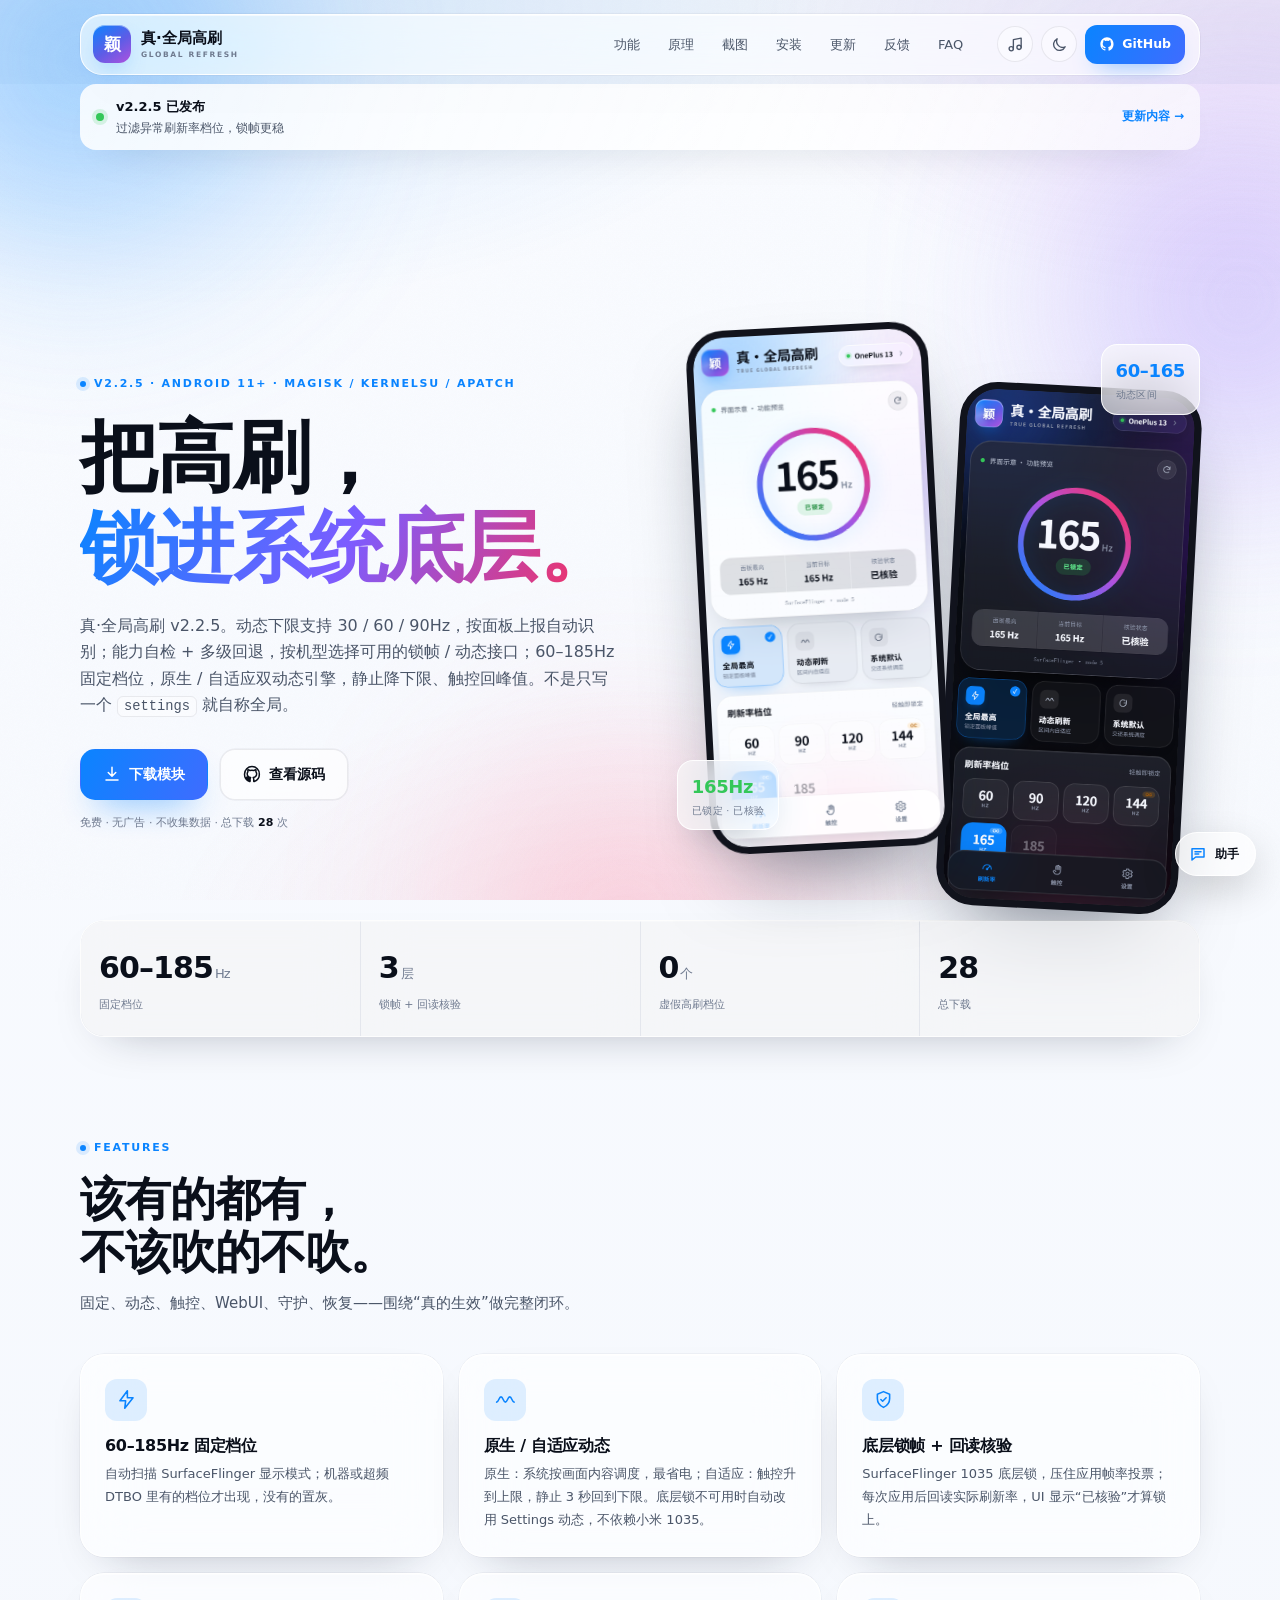
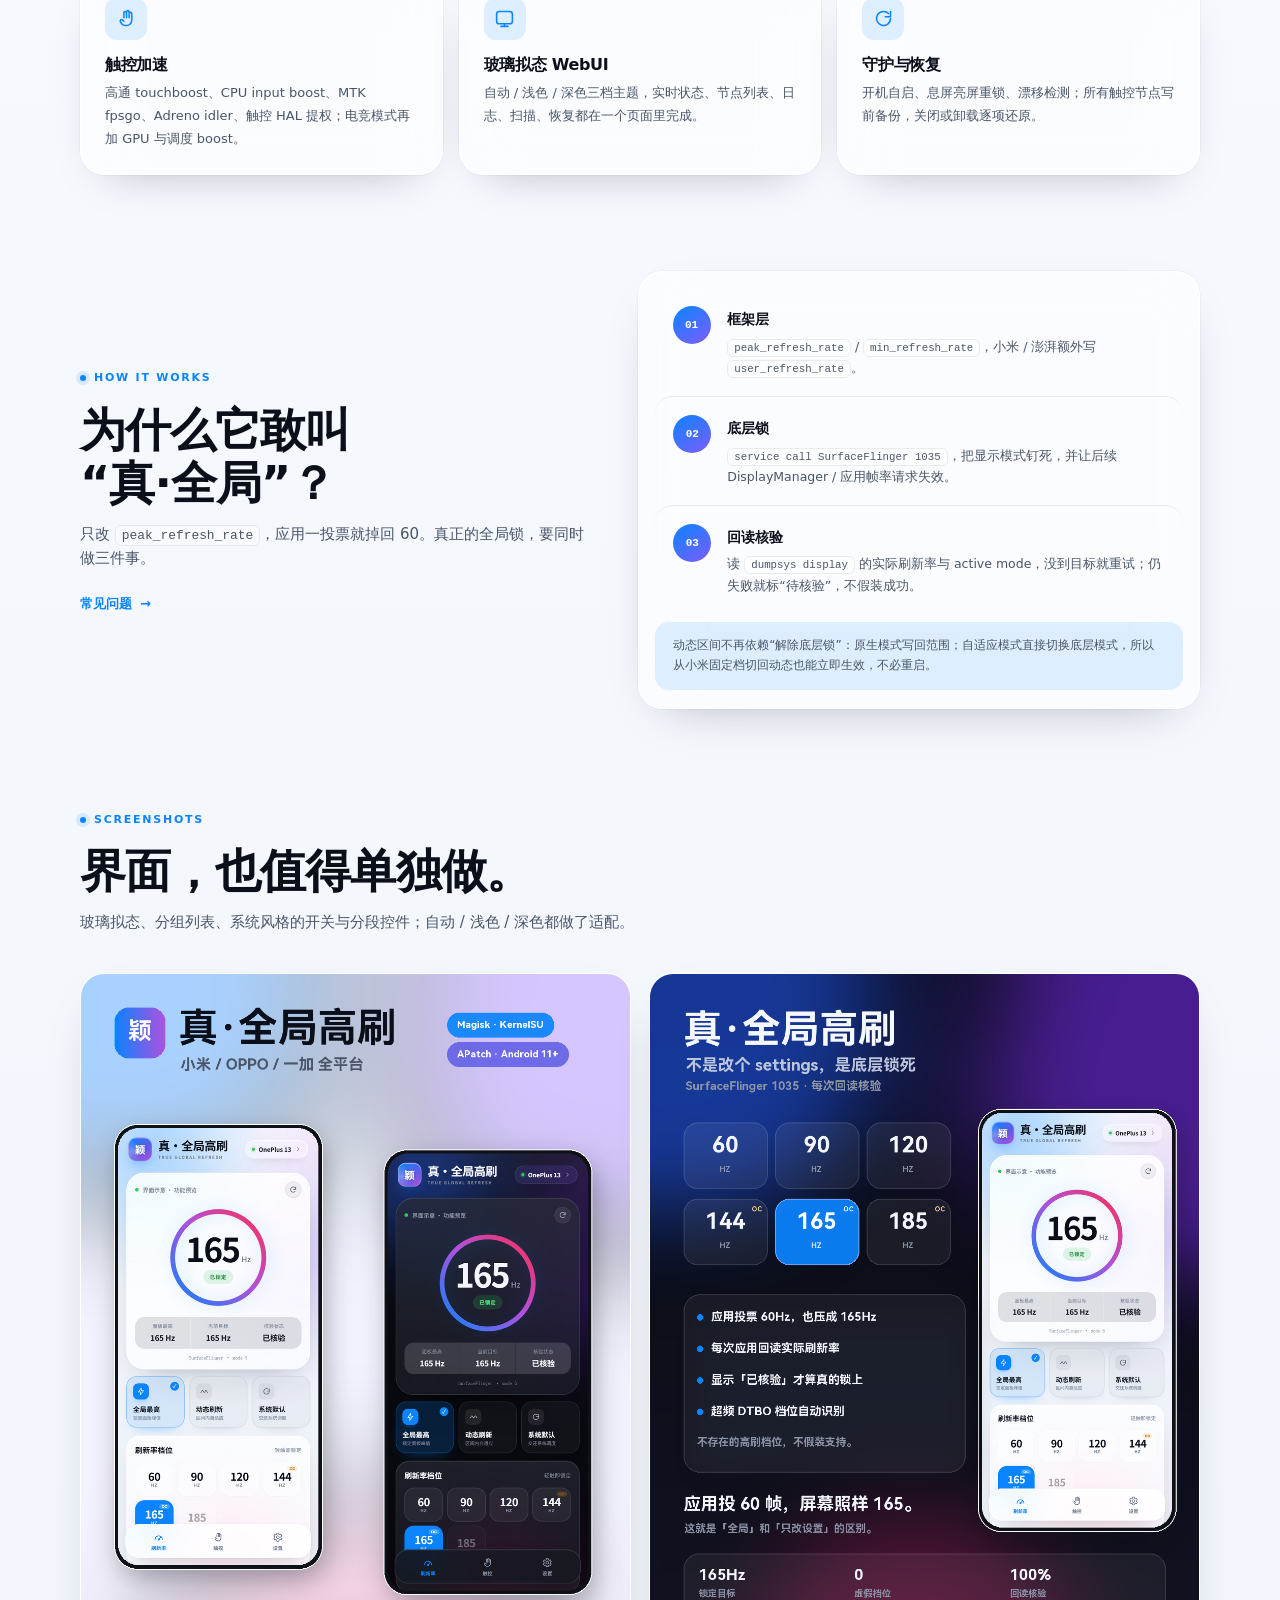
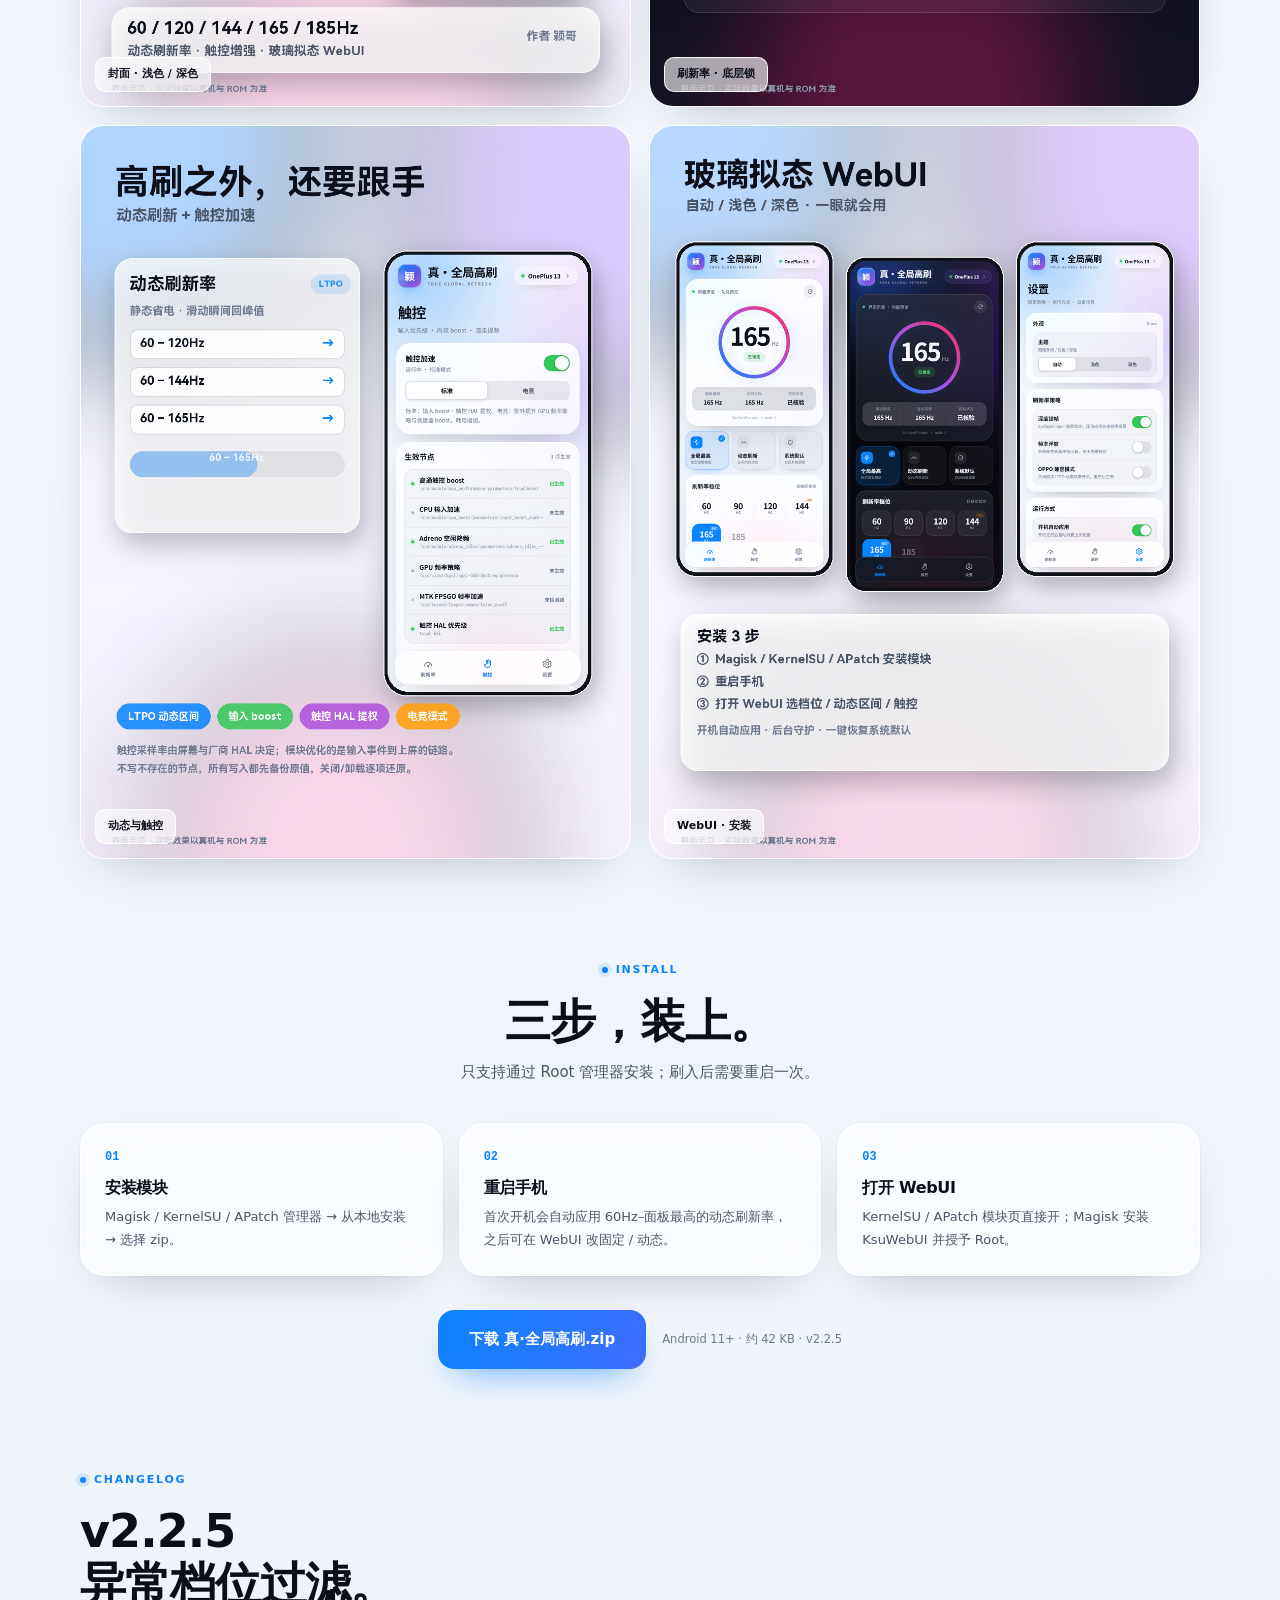
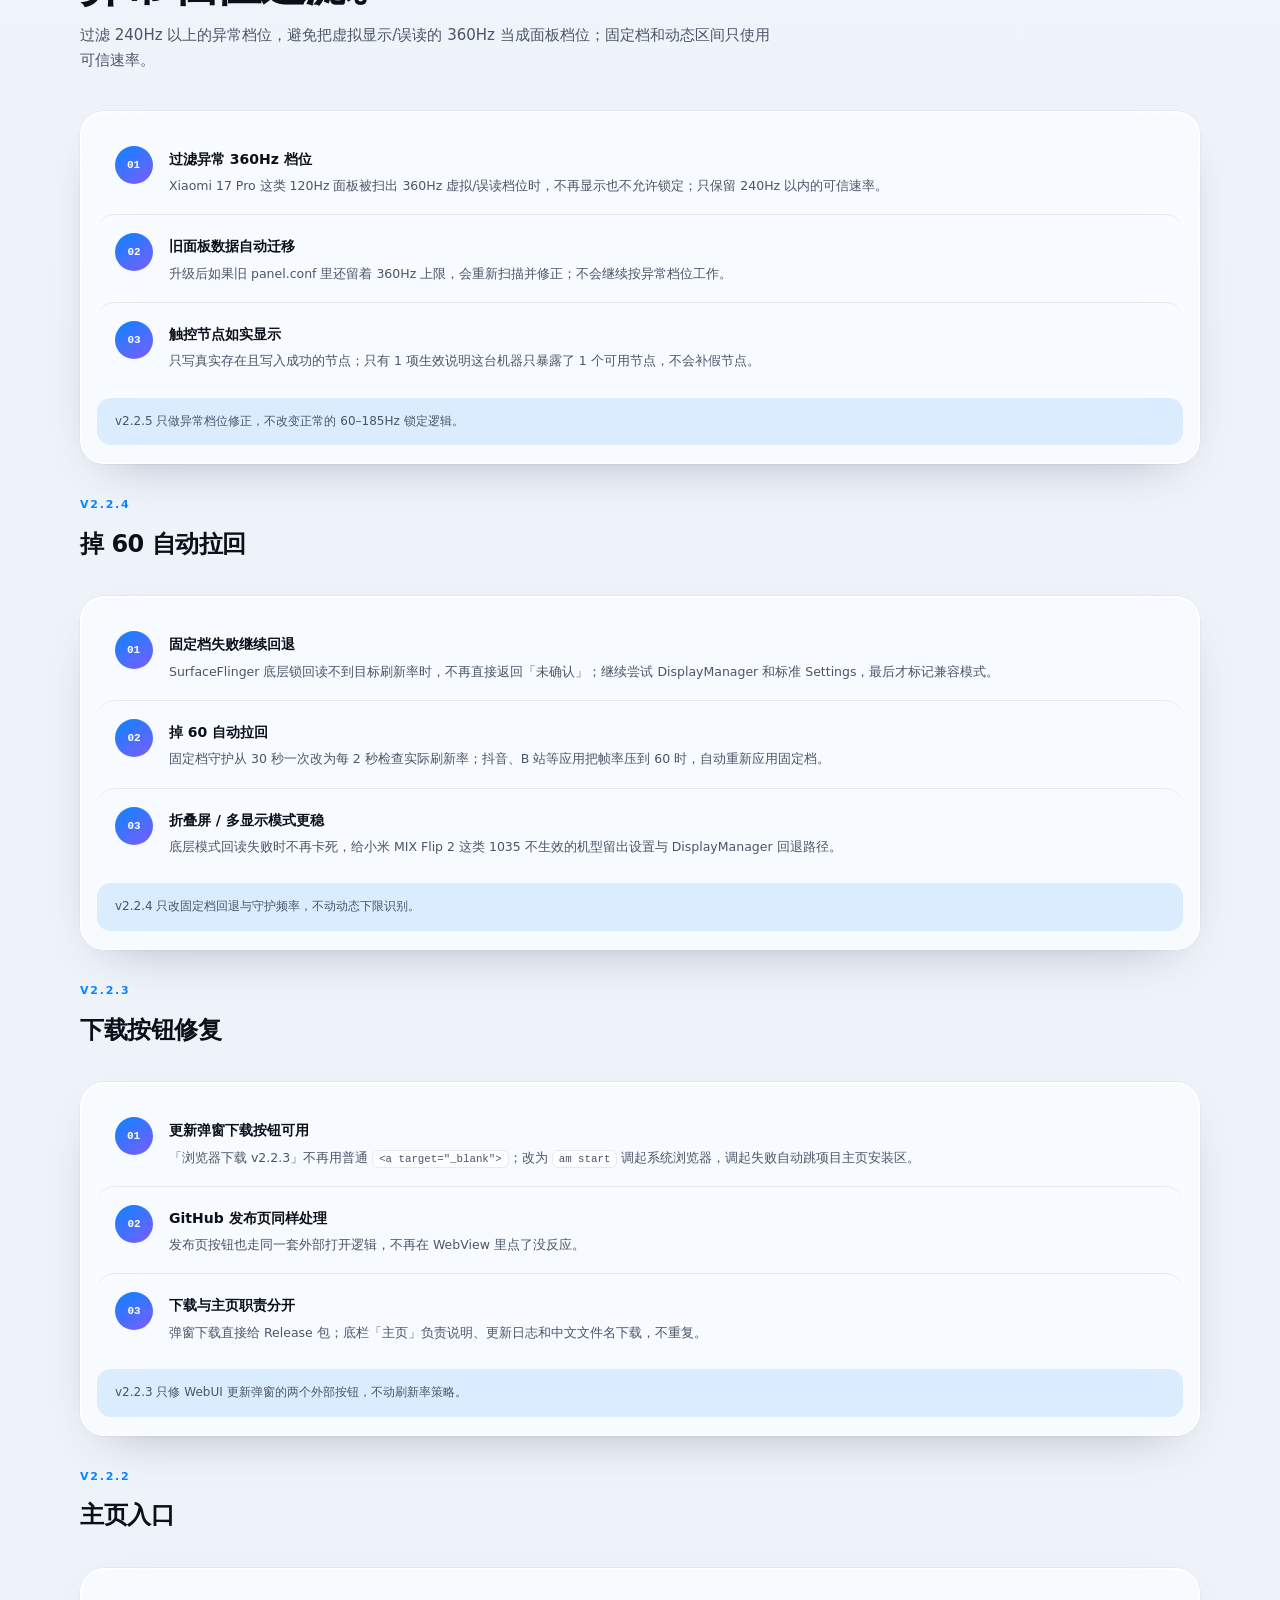
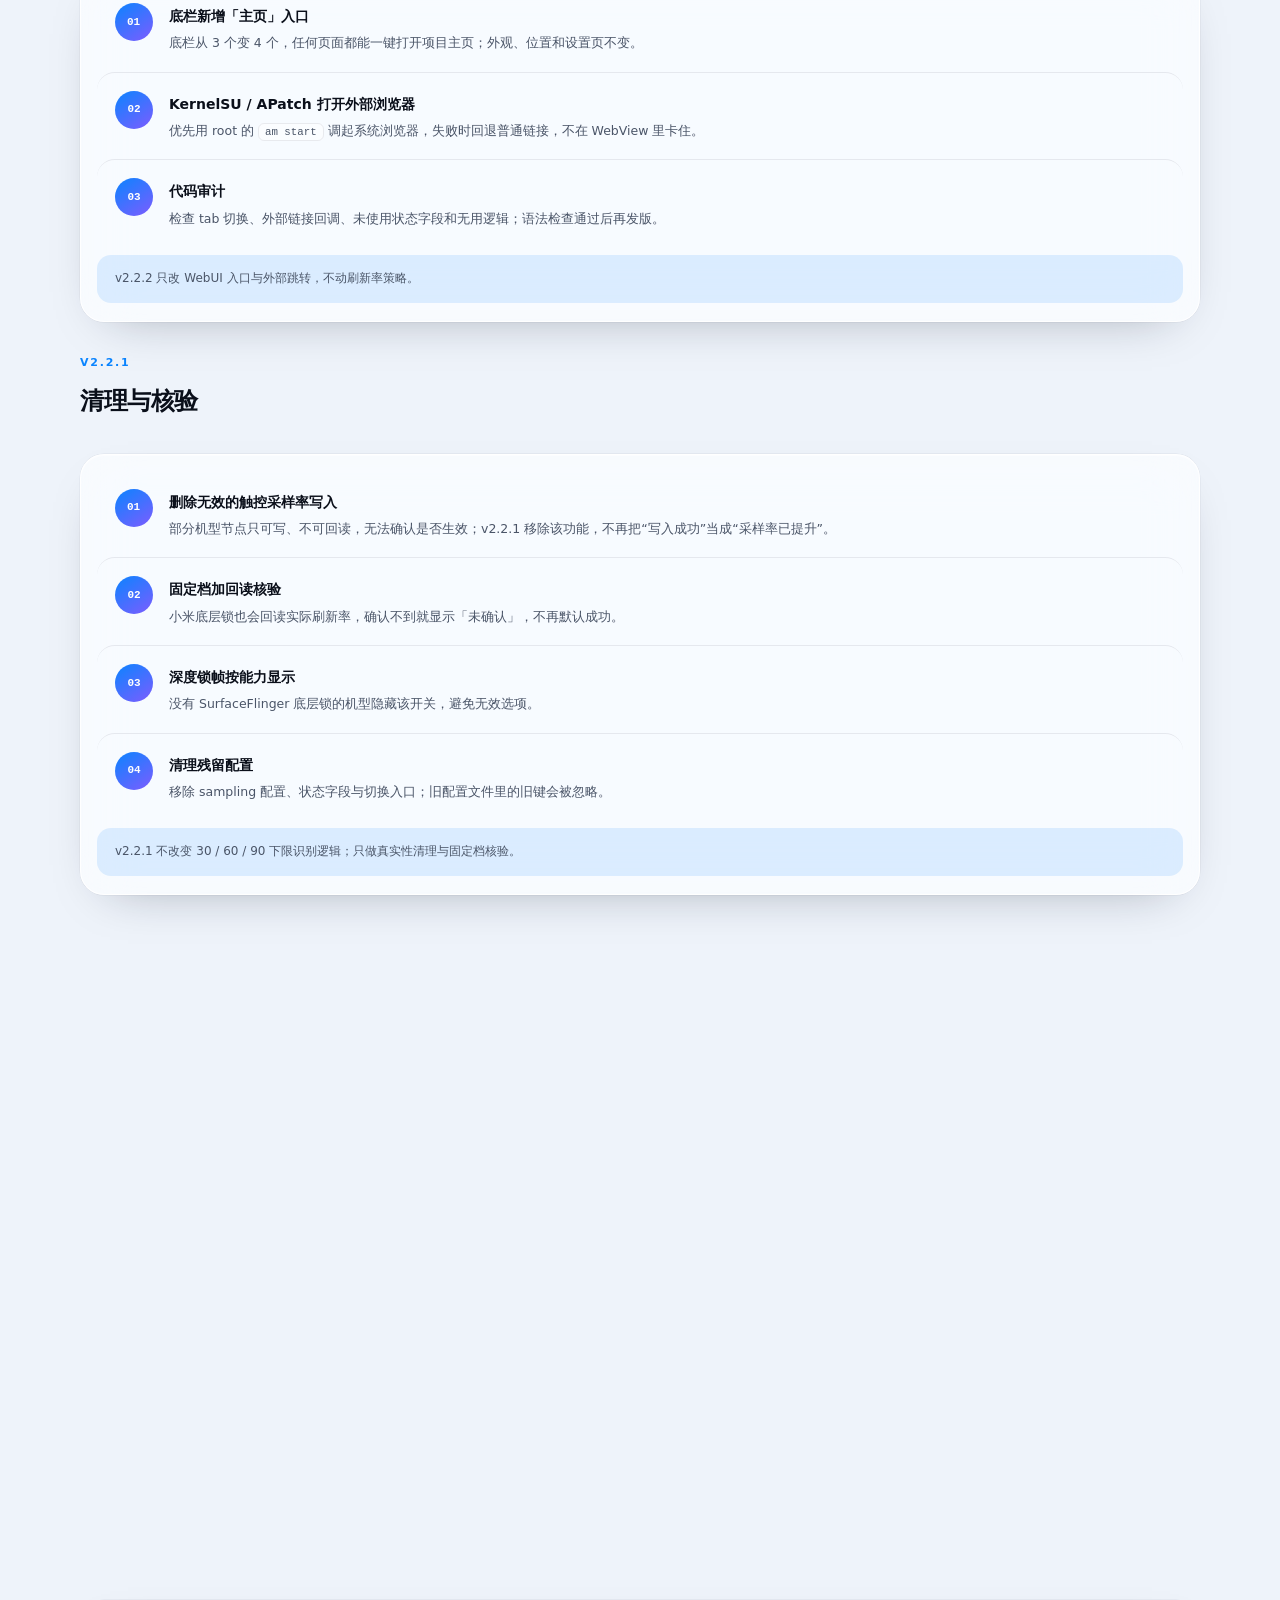
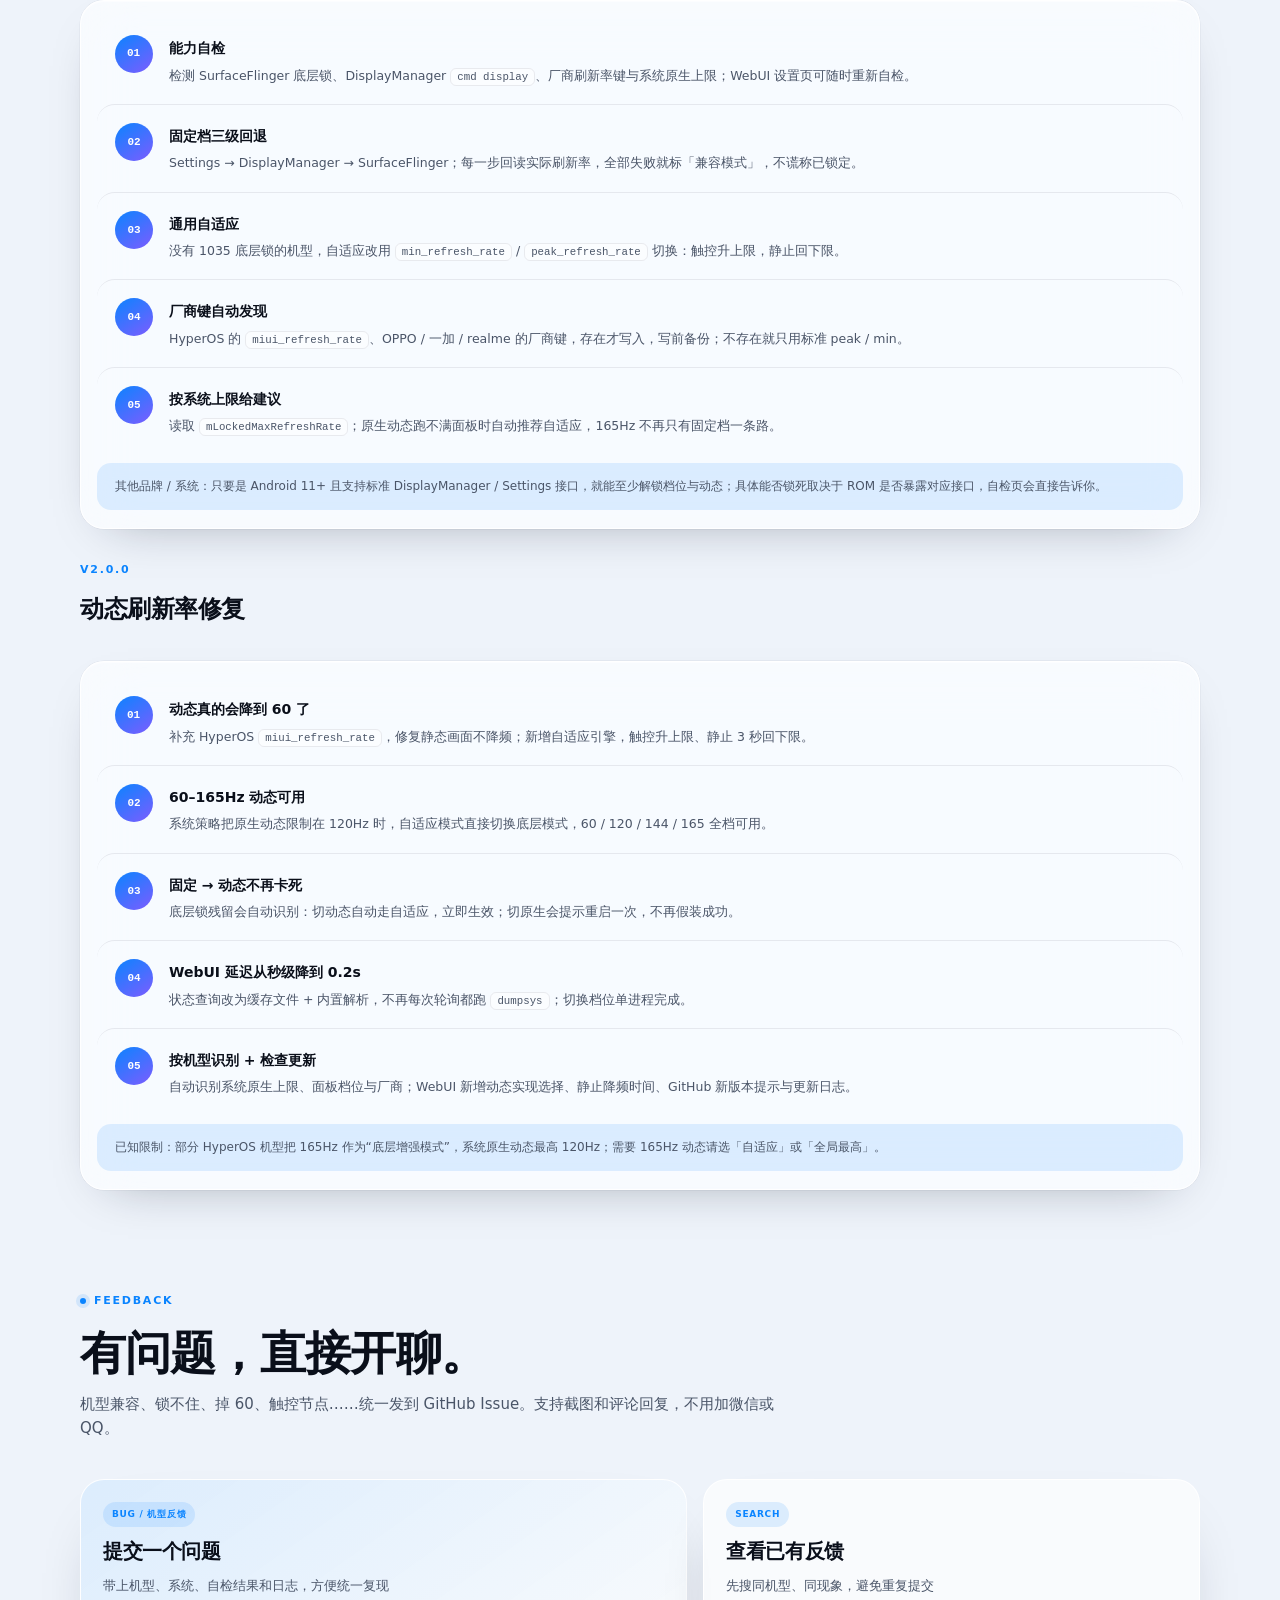
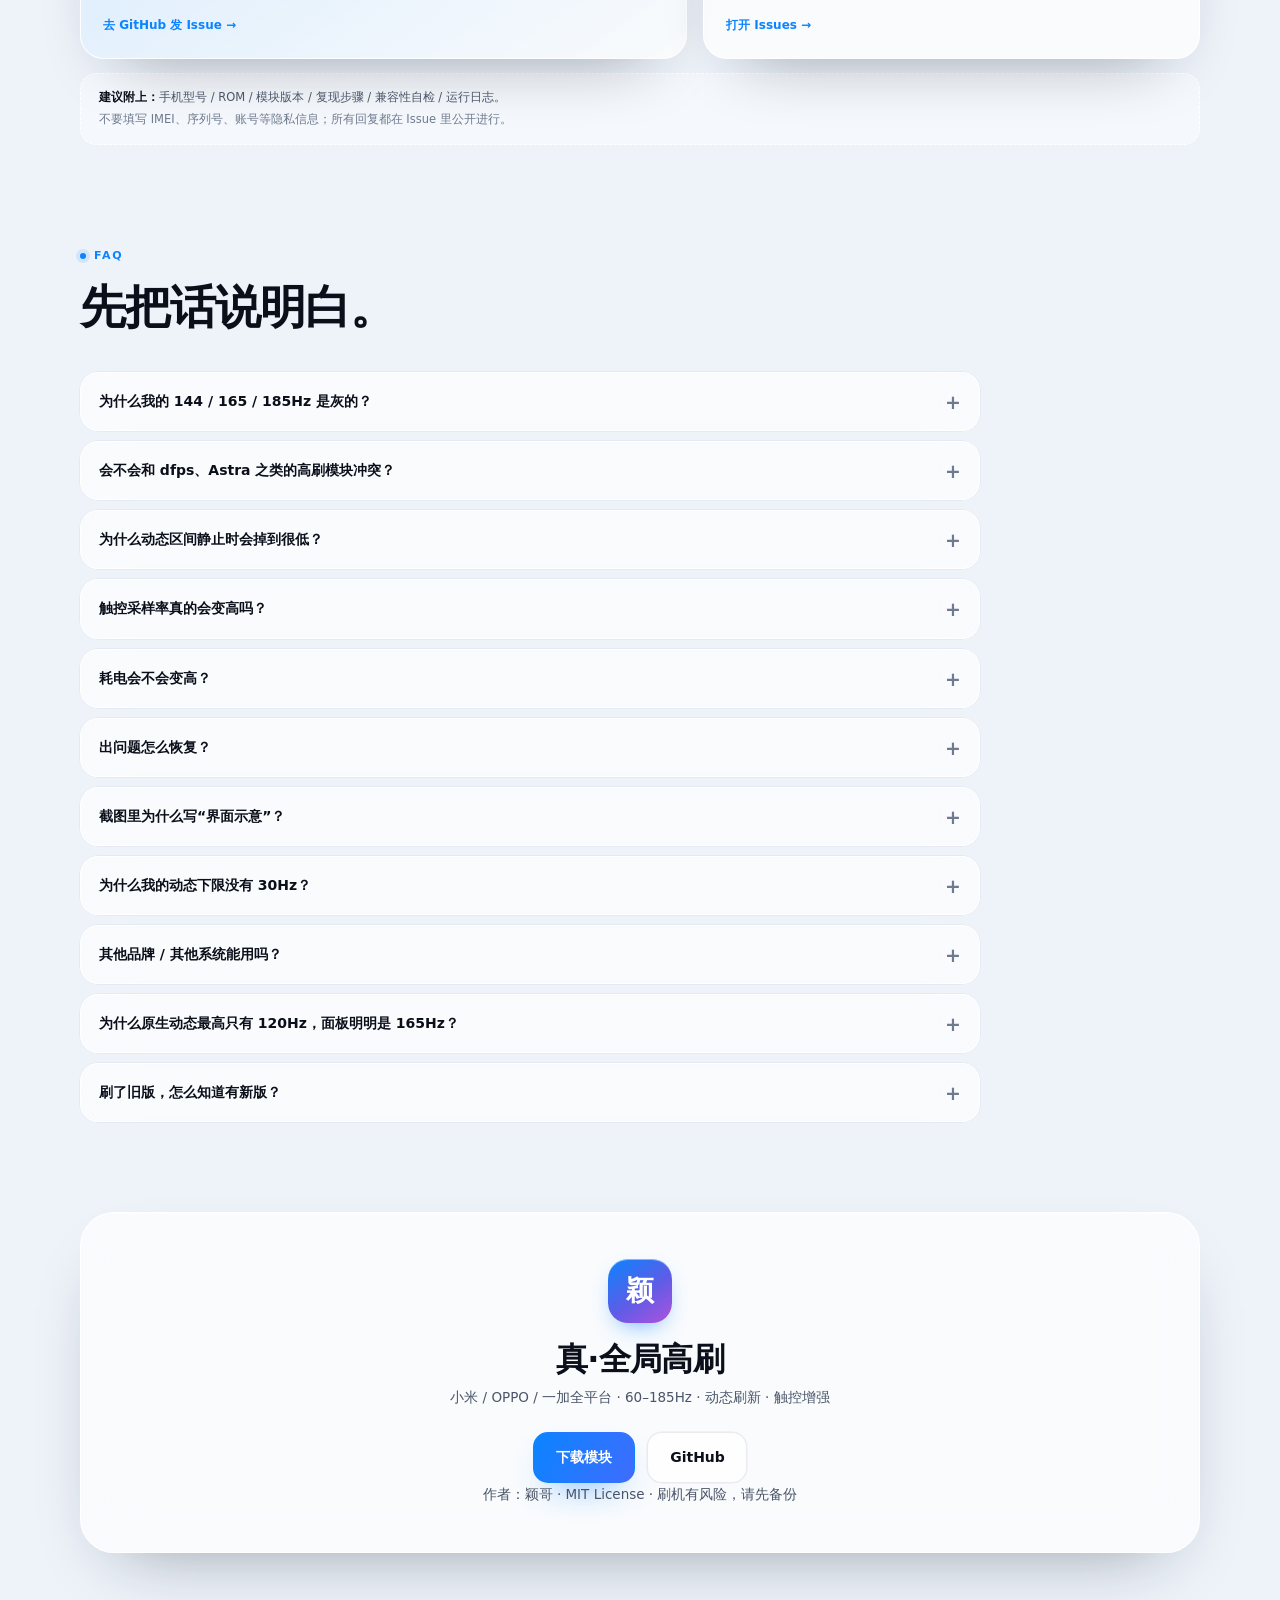
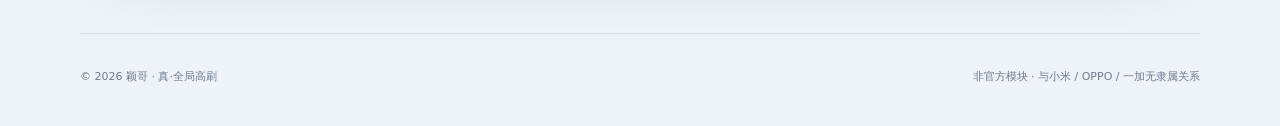
==== docs/index.html @ cfe3fc46 "site: add local FAQ assistant and fixes for undefined CSS vars" ====
<!DOCTYPE html>
<html lang="zh-CN">
<head>
<meta charset="UTF-8">
<meta name="viewport" content="width=device-width, initial-scale=1, viewport-fit=cover">
<meta name="theme-color" content="#eef3fa" id="themeColor">
<meta name="description" content="真·全局高刷 v2.2.5：小米 / OPPO / 一加 / realme 与通用机型，能力自检 + 多级回退，60–185Hz 固定档位，原生 / 自适应动态刷新率，触控加速与玻璃拟态 WebUI。">
<title>真·全局高刷 · 小米 / OPPO / 一加全平台</title>
<link rel="stylesheet" href="style.css?v=20261103a">

<link rel="icon" href="data:image/svg+xml,%3Csvg xmlns='http://www.w3.org/2000/svg' viewBox='0 0 64 64'%3E%3Cdefs%3E%3ClinearGradient id='g' x1='0' y1='0' x2='1' y2='1'%3E%3Cstop stop-color='%230a84ff'/%3E%3Cstop offset='1' stop-color='%23af52de'/%3E%3C/linearGradient%3E%3C/defs%3E%3Crect width='64' height='64' rx='18' fill='url(%23g)'/%3E%3Ctext x='32' y='44' font-size='34' text-anchor='middle' fill='white' font-family='sans-serif'%3E颖%3C/text%3E%3C/svg%3E">
<script>try{var t=localStorage.getItem('ghfr-theme');if(t==='light'||t==='dark')document.documentElement.setAttribute('data-theme',t);}catch(e){}</script>
</head>
<body>
<div class="bg" aria-hidden="true"><i class="orb a"></i><i class="orb b"></i><i class="orb c"></i><i class="grain"></i></div>

<header class="nav">
  <a class="brand" href="#top">
    <span class="mark">颖</span>
    <span class="brand-t">真·全局高刷<em>GLOBAL REFRESH</em></span>
  </a>
  <nav class="links">
    <a href="#features">功能</a>
    <a href="#lock">原理</a>
    <a href="#shots">截图</a>
    <a href="#install">安装</a>
    <a href="#changelog">更新</a>
    <a href="#feedback">反馈</a>
    <a href="#faq">FAQ</a>
  </nav>
  <div class="nav-act">
    <button class="icon music-btn" id="musicBtn" type="button" aria-label="背景音乐" title="背景音乐">
      <svg viewBox="0 0 24 24"><path d="M9 18V5l11-2v13"/><circle cx="6" cy="18" r="3"/><circle cx="17" cy="16" r="3"/></svg>
      <i class="eq"><b></b><b></b><b></b></i>
    </button>
    <button class="icon" id="themeBtn" type="button" aria-label="切换主题">
      <svg class="sun" viewBox="0 0 24 24"><circle cx="12" cy="12" r="4"/><path d="M12 2v2M12 20v2M2 12h2M20 12h2M4.9 4.9l1.4 1.4M17.7 17.7l1.4 1.4M19.1 4.9l-1.4 1.4M6.3 17.7l-1.4 1.4"/></svg>
      <svg class="moon" viewBox="0 0 24 24"><path d="M20 15.2A8.4 8.4 0 0 1 8.8 4 8.5 8.5 0 1 0 20 15.2z"/></svg>
    </button>
    <a class="gh" data-repo href="https://github.com/yingge-dev/global-hfr" target="_blank" rel="noopener">
      <svg viewBox="0 0 24 24"><path d="M12 2C6.5 2 2 6.6 2 12.2c0 4.5 2.9 8.3 6.8 9.7.5.1.7-.2.7-.5v-1.8c-2.8.6-3.4-1.2-3.4-1.2-.5-1.2-1.1-1.5-1.1-1.5-.9-.6.1-.6.1-.6 1 .1 1.5 1 1.5 1 .9 1.6 2.4 1.1 3 .9.1-.7.4-1.1.6-1.4-2.2-.3-4.6-1.1-4.6-5 0-1.1.4-2 1-2.7-.1-.3-.4-1.3.1-2.7 0 0 .8-.3 2.7 1a9.4 9.4 0 0 1 5 0c1.9-1.3 2.7-1 2.7-1 .5 1.4.2 2.4.1 2.7.6.7 1 1.6 1 2.7 0 3.9-2.4 4.7-4.6 5 .4.3.7.9.7 1.9v2.8c0 .3.2.6.7.5a10.2 10.2 0 0 0 6.8-9.7C22 6.6 17.5 2 12 2z"/></svg>
      <span>GitHub</span>
    </a>
  </div>
</header>

<div class="music-panel" id="musicPanel" hidden>
  <div class="music-head">
    <span class="music-art">♪</span>
    <div class="music-info">
      <b id="musicTitle">唐人恋曲 (DJ版)</b>
      <em id="musicState">DJ大圣</em>
    </div>
    <button type="button" class="music-close" id="musicClose" aria-label="收起">×</button>
  </div>
  <div class="music-controls">
    <button type="button" id="musicPrev" aria-label="上一首">
      <svg viewBox="0 0 24 24"><path d="M6 6v12M18 6l-9 6 9 6z"/></svg>
    </button>
    <button type="button" class="music-play" id="musicToggle" aria-label="播放 / 暂停">
      <svg class="play" viewBox="0 0 24 24"><path d="M8 5l12 7-12 7z"/></svg>
      <svg class="pause" viewBox="0 0 24 24"><path d="M7 5h4v14H7zM14 5h4v14h-4z"/></svg>
    </button>
    <button type="button" id="musicNext" aria-label="下一首">
      <svg viewBox="0 0 24 24"><path d="M18 6v12M6 6l9 6-9 6z"/></svg>
    </button>
  </div>
  <div class="music-meta">
    <span>随机播放 · 版权归原作者</span>
    <span id="musicIdx">1 / 4</span>
  </div>
</div>
<audio id="musicAudio" preload="auto" playsinline></audio>

<main id="top">
  <div class="release-bar" id="releaseBar">
    <span class="rb-dot"></span>
    <div><b id="releaseTitle">v2.2.5 已发布</b><em id="releaseDesc">过滤异常刷新率档位，锁帧更稳</em></div>
    <a href="#changelog">更新内容 →</a>
  </div>
  <section class="hero">
    <div class="hero-copy">
      <span class="eyebrow"><i></i> v2.2.5 · Android 11+ · Magisk / KernelSU / APatch</span>
      <h1>把高刷，<br><span>锁进系统底层。</span></h1>
      <p class="lead">真·全局高刷 v2.2.5。动态下限支持 30 / 60 / 90Hz，按面板上报自动识别；能力自检 + 多级回退，按机型选择可用的锁帧 / 动态接口；60–185Hz 固定档位，原生 / 自适应双动态引擎，静止降下限、触控回峰值。不是只写一个 <code>settings</code> 就自称全局。</p>
      <div class="cta">
        <a class="btn blue" href="assets/真·全局高刷.zip?v=2.2.5&amp;src=page" download="真·全局高刷.zip" data-dl="hfr">
          <svg viewBox="0 0 24 24"><path d="M12 3v12M7 10l5 5 5-5M4 20h16"/></svg>
          下载模块
        </a>
        <a class="btn glass" data-repo href="https://github.com/yingge-dev/global-hfr" target="_blank" rel="noopener">
          <svg viewBox="0 0 24 24"><path d="M12 2C6.5 2 2 6.6 2 12.2c0 4.5 2.9 8.3 6.8 9.7.5.1.7-.2.7-.5v-1.8c-2.8.6-3.4-1.2-3.4-1.2-.5-1.2-1.1-1.5-1.1-1.5-.9-.6.1-.6.1-.6 1 .1 1.5 1 1.5 1 .9 1.6 2.4 1.1 3 .9.1-.7.4-1.1.6-1.4-2.2-.3-4.6-1.1-4.6-5 0-1.1.4-2 1-2.7-.1-.3-.4-1.3.1-2.7 0 0 .8-.3 2.7 1a9.4 9.4 0 0 1 5 0c1.9-1.3 2.7-1 2.7-1 .5 1.4.2 2.4.1 2.7.6.7 1 1.6 1 2.7 0 3.9-2.4 4.7-4.6 5 .4.3.7.9.7 1.9v2.8c0 .3.2.6.7.5a10.2 10.2 0 0 0 6.8-9.7C22 6.6 17.5 2 12 2z"/></svg>
          查看源码
        </a>
      </div>
      <p class="tiny">免费 · 无广告 · 不收集数据 · <span title="总下载 = GitHub Release 下载 + 网页下载实时计数；同一人重复下载会重复计数，不等于独立用户数">总下载 <b id="dlTotal">28</b> 次</span></p>
    </div>

    <div class="hero-visual" aria-hidden="true">
      <div class="phone p1"><img src="assets/home-light.png" alt=""></div>
      <div class="phone p2"><img src="assets/home-dark.png" alt=""></div>
      <div class="float f1"><b>165Hz</b><span>已锁定 · 已核验</span></div>
      <div class="float f2"><b>60–165</b><span>动态区间</span></div>
    </div>
  </section>

  <section class="stats reveal">
    <div><b>60–185<span>Hz</span></b><em>固定档位</em></div>
    <div><b>3<span>层</span></b><em>锁帧 + 回读核验</em></div>
    <div><b>0<span>个</span></b><em>虚假高刷档位</em></div>
    <div title="总下载 = GitHub Release 下载 + 网页下载实时计数；同一人重复下载会重复计数，不等于独立用户数"><b id="dlStat">28</b><em>总下载</em></div>
  </section>

  <section class="section" id="features">
    <div class="sec-head reveal">
      <span class="eyebrow"><i></i> FEATURES</span>
      <h2>该有的都有，<br>不该吹的不吹。</h2>
      <p>固定、动态、触控、WebUI、守护、恢复——围绕“真的生效”做完整闭环。</p>
    </div>
    <div class="grid features">
      <article class="card reveal">
        <span class="ico"><svg viewBox="0 0 24 24"><path d="M13 2L4.5 13.5H11l-1 8.5L19.5 10H13z"/></svg></span>
        <h3>60–185Hz 固定档位</h3>
        <p>自动扫描 SurfaceFlinger 显示模式；机器或超频 DTBO 里有的档位才出现，没有的置灰。</p>
      </article>
      <article class="card reveal">
        <span class="ico"><svg viewBox="0 0 24 24"><path d="M3 15c2.5 0 2.5-6 5-6s2.5 6 5 6 2.5-6 5-6 2.5 6 5 6"/></svg></span>
        <h3>原生 / 自适应动态</h3>
        <p>原生：系统按画面内容调度，最省电；自适应：触控升到上限，静止 3 秒回到下限。底层锁不可用时自动改用 Settings 动态，不依赖小米 1035。</p>
      </article>
      <article class="card reveal">
        <span class="ico"><svg viewBox="0 0 24 24"><path d="M12 3l7 3v5c0 4.5-3 8-7 10-4-2-7-5.5-7-10V6z"/><path d="M9 12l2 2 4-4"/></svg></span>
        <h3>底层锁帧 + 回读核验</h3>
        <p>SurfaceFlinger 1035 底层锁，压住应用帧率投票；每次应用后回读实际刷新率，UI 显示“已核验”才算锁上。</p>
      </article>
      <article class="card reveal">
        <span class="ico"><svg viewBox="0 0 24 24"><path d="M9 11V5.5a1.5 1.5 0 0 1 3 0V11M12 11V4.5a1.5 1.5 0 0 1 3 0V11M15 11V6.5a1.5 1.5 0 0 1 3 0V14a6 6 0 0 1-6 6h-1.6a5 5 0 0 1-3.7-1.7L5 15.5a1.6 1.6 0 0 1 2.4-2l1.6 1.6"/></svg></span>
        <h3>触控加速</h3>
        <p>高通 touchboost、CPU input boost、MTK fpsgo、Adreno idler、触控 HAL 提权；电竞模式再加 GPU 与调度 boost。</p>
      </article>
      <article class="card reveal">
        <span class="ico"><svg viewBox="0 0 24 24"><rect x="3" y="4" width="18" height="14" rx="3"/><path d="M8 21h8M12 18v3"/></svg></span>
        <h3>玻璃拟态 WebUI</h3>
        <p>自动 / 浅色 / 深色三档主题，实时状态、节点列表、日志、扫描、恢复都在一个页面里完成。</p>
      </article>
      <article class="card reveal">
        <span class="ico"><svg viewBox="0 0 24 24"><path d="M20 12a8 8 0 1 1-2.3-5.7"/><path d="M20 4v6h-6"/></svg></span>
        <h3>守护与恢复</h3>
        <p>开机自启、息屏亮屏重锁、漂移检测；所有触控节点写前备份，关闭或卸载逐项还原。</p>
      </article>
    </div>
  </section>

  <section class="section split" id="lock">
    <div class="sec-head reveal">
      <span class="eyebrow"><i></i> HOW IT WORKS</span>
      <h2>为什么它敢叫<br>“真·全局”？</h2>
      <p>只改 <code>peak_refresh_rate</code>，应用一投票就掉回 60。真正的全局锁，要同时做三件事。</p>
      <a class="text-link" href="#faq">常见问题 <span>→</span></a>
    </div>
    <div class="lock-card card reveal">
      <div class="lock-row">
        <span class="num">01</span>
        <div><b>框架层</b><p><code>peak_refresh_rate</code> / <code>min_refresh_rate</code>，小米 / 澎湃额外写 <code>user_refresh_rate</code>。</p></div>
      </div>
      <div class="lock-row">
        <span class="num">02</span>
        <div><b>底层锁</b><p><code>service call SurfaceFlinger 1035</code>，把显示模式钉死，并让后续 DisplayManager / 应用帧率请求失效。</p></div>
      </div>
      <div class="lock-row">
        <span class="num">03</span>
        <div><b>回读核验</b><p>读 <code>dumpsys display</code> 的实际刷新率与 active mode，没到目标就重试；仍失败就标“待核验”，不假装成功。</p></div>
      </div>
      <p class="lock-note">动态区间不再依赖“解除底层锁”：原生模式写回范围；自适应模式直接切换底层模式，所以从小米固定档切回动态也能立即生效，不必重启。</p>
    </div>
  </section>

  <section class="section" id="shots">
    <div class="sec-head reveal">
      <span class="eyebrow"><i></i> SCREENSHOTS</span>
      <h2>界面，也值得单独做。</h2>
      <p>玻璃拟态、分组列表、系统风格的开关与分段控件；自动 / 浅色 / 深色都做了适配。</p>
    </div>
    <div class="shots">
      <a class="shot reveal" href="assets/poster-1.png"><img src="assets/poster-1.png" alt="封面" loading="lazy"><span>封面 · 浅色 / 深色</span></a>
      <a class="shot reveal" href="assets/poster-2.png"><img src="assets/poster-2.png" alt="刷新率" loading="lazy"><span>刷新率 · 底层锁</span></a>
      <a class="shot reveal" href="assets/poster-3.png"><img src="assets/poster-3.png" alt="触控" loading="lazy"><span>动态与触控</span></a>
      <a class="shot reveal" href="assets/poster-4.png"><img src="assets/poster-4.png" alt="WebUI" loading="lazy"><span>WebUI · 安装</span></a>
    </div>
  </section>

  <section class="section" id="install">
    <div class="sec-head center reveal">
      <span class="eyebrow"><i></i> INSTALL</span>
      <h2>三步，装上。</h2>
      <p>只支持通过 Root 管理器安装；刷入后需要重启一次。</p>
    </div>
    <div class="steps">
      <div class="step card reveal"><b>01</b><h3>安装模块</h3><p>Magisk / KernelSU / APatch 管理器 → 从本地安装 → 选择 zip。</p></div>
      <div class="step card reveal"><b>02</b><h3>重启手机</h3><p>首次开机会自动应用 60Hz–面板最高的动态刷新率，之后可在 WebUI 改固定 / 动态。</p></div>
      <div class="step card reveal"><b>03</b><h3>打开 WebUI</h3><p>KernelSU / APatch 模块页直接开；Magisk 安装 KsuWebUI 并授予 Root。</p></div>
    </div>
    <div class="install-cta reveal">
      <a class="btn blue big" href="assets/真·全局高刷.zip?v=2.2.5&amp;src=page" download="真·全局高刷.zip" data-dl="hfr">下载 真·全局高刷.zip</a>
      <span>Android 11+ · 约 42 KB · v2.2.5</span>
    </div>
  </section>

  <section class="section" id="changelog">
    <div class="sec-head reveal">
      <span class="eyebrow"><i></i> CHANGELOG</span>
      <h2>v2.2.5<br>异常档位过滤。</h2>
      <p>过滤 240Hz 以上的异常档位，避免把虚拟显示/误读的 360Hz 当成面板档位；固定档和动态区间只使用可信速率。</p>
    </div>
    <div class="lock-card card reveal" style="margin-bottom:20px">
      <div class="lock-row">
        <span class="num">01</span>
        <div><b>过滤异常 360Hz 档位</b><p>Xiaomi 17 Pro 这类 120Hz 面板被扫出 360Hz 虚拟/误读档位时，不再显示也不允许锁定；只保留 240Hz 以内的可信速率。</p></div>
      </div>
      <div class="lock-row">
        <span class="num">02</span>
        <div><b>旧面板数据自动迁移</b><p>升级后如果旧 panel.conf 里还留着 360Hz 上限，会重新扫描并修正；不会继续按异常档位工作。</p></div>
      </div>
      <div class="lock-row">
        <span class="num">03</span>
        <div><b>触控节点如实显示</b><p>只写真实存在且写入成功的节点；只有 1 项生效说明这台机器只暴露了 1 个可用节点，不会补假节点。</p></div>
      </div>
      <p class="lock-note">v2.2.5 只做异常档位修正，不改变正常的 60–185Hz 锁定逻辑。</p>
    </div>
    <div class="sec-head reveal" style="padding-top:6px">
      <span class="eyebrow">v2.2.4</span>
      <h2 style="font-size:24px">掉 60 自动拉回</h2>
    </div>
    <div class="lock-card card reveal" style="margin-bottom:20px">
      <div class="lock-row">
        <span class="num">01</span>
        <div><b>固定档失败继续回退</b><p>SurfaceFlinger 底层锁回读不到目标刷新率时，不再直接返回「未确认」；继续尝试 DisplayManager 和标准 Settings，最后才标记兼容模式。</p></div>
      </div>
      <div class="lock-row">
        <span class="num">02</span>
        <div><b>掉 60 自动拉回</b><p>固定档守护从 30 秒一次改为每 2 秒检查实际刷新率；抖音、B 站等应用把帧率压到 60 时，自动重新应用固定档。</p></div>
      </div>
      <div class="lock-row">
        <span class="num">03</span>
        <div><b>折叠屏 / 多显示模式更稳</b><p>底层模式回读失败时不再卡死，给小米 MIX Flip 2 这类 1035 不生效的机型留出设置与 DisplayManager 回退路径。</p></div>
      </div>
      <p class="lock-note">v2.2.4 只改固定档回退与守护频率，不动动态下限识别。</p>
    </div>
    <div class="sec-head reveal" style="padding-top:6px">
      <span class="eyebrow">v2.2.3</span>
      <h2 style="font-size:24px">下载按钮修复</h2>
    </div>
    <div class="lock-card card reveal" style="margin-bottom:20px">
      <div class="lock-row">
        <span class="num">01</span>
        <div><b>更新弹窗下载按钮可用</b><p>「浏览器下载 v2.2.3」不再用普通 <code>&lt;a target="_blank"&gt;</code>；改为 <code>am start</code> 调起系统浏览器，调起失败自动跳项目主页安装区。</p></div>
      </div>
      <div class="lock-row">
        <span class="num">02</span>
        <div><b>GitHub 发布页同样处理</b><p>发布页按钮也走同一套外部打开逻辑，不再在 WebView 里点了没反应。</p></div>
      </div>
      <div class="lock-row">
        <span class="num">03</span>
        <div><b>下载与主页职责分开</b><p>弹窗下载直接给 Release 包；底栏「主页」负责说明、更新日志和中文文件名下载，不重复。</p></div>
      </div>
      <p class="lock-note">v2.2.3 只修 WebUI 更新弹窗的两个外部按钮，不动刷新率策略。</p>
    </div>
    <div class="sec-head reveal" style="padding-top:6px">
      <span class="eyebrow">v2.2.2</span>
      <h2 style="font-size:24px">主页入口</h2>
    </div>
    <div class="lock-card card reveal" style="margin-bottom:20px">
      <div class="lock-row">
        <span class="num">01</span>
        <div><b>底栏新增「主页」入口</b><p>底栏从 3 个变 4 个，任何页面都能一键打开项目主页；外观、位置和设置页不变。</p></div>
      </div>
      <div class="lock-row">
        <span class="num">02</span>
        <div><b>KernelSU / APatch 打开外部浏览器</b><p>优先用 root 的 <code>am start</code> 调起系统浏览器，失败时回退普通链接，不在 WebView 里卡住。</p></div>
      </div>
      <div class="lock-row">
        <span class="num">03</span>
        <div><b>代码审计</b><p>检查 tab 切换、外部链接回调、未使用状态字段和无用逻辑；语法检查通过后再发版。</p></div>
      </div>
      <p class="lock-note">v2.2.2 只改 WebUI 入口与外部跳转，不动刷新率策略。</p>
    </div>
    <div class="sec-head reveal" style="padding-top:6px">
      <span class="eyebrow">v2.2.1</span>
      <h2 style="font-size:24px">清理与核验</h2>
    </div>
    <div class="lock-card card reveal" style="margin-bottom:20px">
      <div class="lock-row">
        <span class="num">01</span>
        <div><b>删除无效的触控采样率写入</b><p>部分机型节点只可写、不可回读，无法确认是否生效；v2.2.1 移除该功能，不再把“写入成功”当成“采样率已提升”。</p></div>
      </div>
      <div class="lock-row">
        <span class="num">02</span>
        <div><b>固定档加回读核验</b><p>小米底层锁也会回读实际刷新率，确认不到就显示「未确认」，不再默认成功。</p></div>
      </div>
      <div class="lock-row">
        <span class="num">03</span>
        <div><b>深度锁帧按能力显示</b><p>没有 SurfaceFlinger 底层锁的机型隐藏该开关，避免无效选项。</p></div>
      </div>
      <div class="lock-row">
        <span class="num">04</span>
        <div><b>清理残留配置</b><p>移除 sampling 配置、状态字段与切换入口；旧配置文件里的旧键会被忽略。</p></div>
      </div>
      <p class="lock-note">v2.2.1 不改变 30 / 60 / 90 下限识别逻辑；只做真实性清理与固定档核验。</p>
    </div>
    <div class="sec-head reveal" style="padding-top:6px">
      <span class="eyebrow">v2.2.0</span>
      <h2 style="font-size:24px">动态下限细化</h2>
    </div>
    <div class="lock-card card reveal" style="margin-bottom:20px">
      <div class="lock-row">
        <span class="num">01</span>
        <div><b>动态下限支持 30 / 60 / 90Hz</b><p>按 <code>mSupportedRefreshRates</code> 自动生成下限；面板上报 30Hz 才显示 30，未上报就自动隐藏，不写无效档位。</p></div>
      </div>
      <div class="lock-row">
        <span class="num">02</span>
        <div><b>新增 30–60 / 90 / 120 / 144 / 165 / 185 预设</b><p>按面板实际档位过滤；没有 185 的屏幕不会出现 30–185。60 / 90 / 120 起步的区间继续保留。</p></div>
      </div>
      <div class="lock-row">
        <span class="num">03</span>
        <div><b>30Hz 自动走设置引擎</b><p>没有 30Hz 显示模式、但系统支持 30Hz 下限的机型，自适应改用 <code>min_refresh_rate</code> 切换，不强行调不存在的 1035 档位。</p></div>
      </div>
      <div class="lock-row">
        <span class="num">04</span>
        <div><b>界面更紧凑</b><p>动态下限 / 上限选项按真实速率生成；预设控制在两行内，切换仍然即点即用。</p></div>
      </div>
      <p class="lock-note">v2.2 只动动态刷新率；全局固定档保持 v2.1 的逻辑，暂无用户反馈 bug。</p>
    </div>
    <div class="sec-head reveal" style="padding-top:6px">
      <span class="eyebrow">v2.1.0</span>
      <h2 style="font-size:24px">兼容性重构</h2>
    </div>
    <div class="lock-card card reveal" style="margin-bottom:20px">
      <div class="lock-row">
        <span class="num">01</span>
        <div><b>能力自检</b><p>检测 SurfaceFlinger 底层锁、DisplayManager <code>cmd display</code>、厂商刷新率键与系统原生上限；WebUI 设置页可随时重新自检。</p></div>
      </div>
      <div class="lock-row">
        <span class="num">02</span>
        <div><b>固定档三级回退</b><p>Settings → DisplayManager → SurfaceFlinger；每一步回读实际刷新率，全部失败就标「兼容模式」，不谎称已锁定。</p></div>
      </div>
      <div class="lock-row">
        <span class="num">03</span>
        <div><b>通用自适应</b><p>没有 1035 底层锁的机型，自适应改用 <code>min_refresh_rate</code> / <code>peak_refresh_rate</code> 切换：触控升上限，静止回下限。</p></div>
      </div>
      <div class="lock-row">
        <span class="num">04</span>
        <div><b>厂商键自动发现</b><p>HyperOS 的 <code>miui_refresh_rate</code>、OPPO / 一加 / realme 的厂商键，存在才写入，写前备份；不存在就只用标准 peak / min。</p></div>
      </div>
      <div class="lock-row">
        <span class="num">05</span>
        <div><b>按系统上限给建议</b><p>读取 <code>mLockedMaxRefreshRate</code>；原生动态跑不满面板时自动推荐自适应，165Hz 不再只有固定档一条路。</p></div>
      </div>
      <p class="lock-note">其他品牌 / 系统：只要是 Android 11+ 且支持标准 DisplayManager / Settings 接口，就能至少解锁档位与动态；具体能否锁死取决于 ROM 是否暴露对应接口，自检页会直接告诉你。</p>
    </div>
    <div class="sec-head reveal" style="padding-top:6px">
      <span class="eyebrow">v2.0.0</span>
      <h2 style="font-size:24px">动态刷新率修复</h2>
    </div>
    <div class="lock-card card reveal">
      <div class="lock-row">
        <span class="num">01</span>
        <div><b>动态真的会降到 60 了</b><p>补充 HyperOS <code>miui_refresh_rate</code>，修复静态画面不降频；新增自适应引擎，触控升上限、静止 3 秒回下限。</p></div>
      </div>
      <div class="lock-row">
        <span class="num">02</span>
        <div><b>60–165Hz 动态可用</b><p>系统策略把原生动态限制在 120Hz 时，自适应模式直接切换底层模式，60 / 120 / 144 / 165 全档可用。</p></div>
      </div>
      <div class="lock-row">
        <span class="num">03</span>
        <div><b>固定 → 动态不再卡死</b><p>底层锁残留会自动识别：切动态自动走自适应，立即生效；切原生会提示重启一次，不再假装成功。</p></div>
      </div>
      <div class="lock-row">
        <span class="num">04</span>
        <div><b>WebUI 延迟从秒级降到 0.2s</b><p>状态查询改为缓存文件 + 内置解析，不再每次轮询都跑 <code>dumpsys</code>；切换档位单进程完成。</p></div>
      </div>
      <div class="lock-row">
        <span class="num">05</span>
        <div><b>按机型识别 + 检查更新</b><p>自动识别系统原生上限、面板档位与厂商；WebUI 新增动态实现选择、静止降频时间、GitHub 新版本提示与更新日志。</p></div>
      </div>
      <p class="lock-note">已知限制：部分 HyperOS 机型把 165Hz 作为“底层增强模式”，系统原生动态最高 120Hz；需要 165Hz 动态请选「自适应」或「全局最高」。</p>
    </div>
  </section>

  <section class="section" id="feedback">
    <div class="sec-head">
      <span class="eyebrow"><i></i> FEEDBACK</span>
      <h2>有问题，直接开聊。</h2>
      <p>机型兼容、锁不住、掉 60、触控节点……统一发到 GitHub Issue。支持截图和评论回复，不用加微信或 QQ。</p>
    </div>
    <div class="feedback-grid">
      <a class="fb-card primary" href="https://github.com/yingge-dev/global-hfr/issues/new?template=bug_report.yml" target="_blank" rel="noopener">
        <span class="fb-badge">BUG / 机型反馈</span>
        <b>提交一个问题</b>
        <em>带上机型、系统、自检结果和日志，方便统一复现</em>
        <i>去 GitHub 发 Issue →</i>
      </a>
      <a class="fb-card" href="https://github.com/yingge-dev/global-hfr/issues" target="_blank" rel="noopener">
        <span class="fb-badge">SEARCH</span>
        <b>查看已有反馈</b>
        <em>先搜同机型、同现象，避免重复提交</em>
        <i>打开 Issues →</i>
      </a>
    </div>
    <div class="feedback-note">
      <b>建议附上：</b>手机型号 / ROM / 模块版本 / 复现步骤 / 兼容性自检 / 运行日志。
      <span>不要填写 IMEI、序列号、账号等隐私信息；所有回复都在 Issue 里公开进行。</span>
    </div>
  </section>

  <section class="section" id="faq">
    <div class="sec-head reveal">
      <span class="eyebrow"><i></i> FAQ</span>
      <h2>先把话说明白。</h2>
    </div>
    <div class="faq">
      <details class="reveal"><summary>为什么我的 144 / 165 / 185Hz 是灰的？</summary><p>模块只能锁定设备真实存在的显示模式。面板原生 120Hz 的机器不会凭空出现 144/165/185；刷了超频 DTBO 并被扫描到，才会出现并标注 OC。没有的档位不会假装支持。</p></details>
      <details class="reveal"><summary>会不会和 dfps、Astra 之类的高刷模块冲突？</summary><p>会。它们都在改 peak_refresh_rate 和 SurfaceFlinger 策略，同时开会互相覆盖，表现为跳档、锁不住、耗电异常。请只保留一个。</p></details>
      <details class="reveal"><summary>为什么动态区间静止时会掉到很低？</summary><p>把下限设为 10/30 时，LTPO 在静态画面会进入低刷新率省电，这是正常的；希望静止也保持 60，把下限设为 60 即可。</p></details>
      <details class="reveal"><summary>触控采样率真的会变高吗？</summary><p>模块不会修改触控 IC 固件，也不谎称提升采样率。它做的是输入 boost、触控 HAL 提权、GPU 频率策略和调度 boost，缩短“触摸 → 渲染 → 上屏”的链路；采样率由屏幕与厂商 HAL 决定。</p></details>
      <details class="reveal"><summary>耗电会不会变高？</summary><p>固定 165/185Hz 全程锁死必然更耗电。日常建议动态区间或 120Hz；电竞触控也会提高 GPU/调度功耗。可以先试动态模式。</p></details>
      <details class="reveal"><summary>出问题怎么恢复？</summary><p>WebUI → 设置 → 恢复系统默认；或直接在管理器卸载模块并重启。卸载脚本会还原刷新率设置、逐项还原触控节点、关闭浮层与底层锁。</p></details>
      <details class="reveal"><summary>截图里为什么写“界面示意”？</summary><p>因为那些图是浏览器渲染的界面预览，不是真机实拍。模块的实际效果取决于机型、ROM 和内核，建议以自己设备上的“已核验”状态和帧率浮窗为准。</p></details>
      <details class="reveal"><summary>为什么我的动态下限没有 30Hz？</summary><p>30Hz 不是每块面板都支持。v2.2 读取系统上报的 <code>mSupportedRefreshRates</code>，只有面板真的上报 30Hz 才显示 30 选项；没上报就不会写一个无效档位。同理，90 / 144 / 185 也按真实档位出现。</p></details>
      <details class="reveal"><summary>其他品牌 / 其他系统能用吗？</summary><p>模块按能力而不是按机型写死：先尝试 Settings 的 <code>peak</code> / <code>min</code>，再试 DisplayManager <code>cmd display</code>，最后才用厂商底层锁。WebUI → 设置 → 兼容性自检会列出本机支持哪些接口。Android 11+ 且 ROM 保留标准接口的机型都能至少解锁与动态；能否锁死取决于 ROM 是否真的接受这些接口，模块不会假装成功。</p></details>
      <details class="reveal"><summary>为什么原生动态最高只有 120Hz，面板明明是 165Hz？</summary><p>部分 HyperOS 把 144 / 165Hz 作为底层增强档，系统策略的 <code>mLockedMaxRefreshRate</code> 只允许 120Hz。WebUI 会显示「系统上限」；要跑满 165Hz 动态，请把动态实现切到「自适应」，或使用「全局最高」。</p></details>
      <details class="reveal"><summary>刷了旧版，怎么知道有新版？</summary><p>模块内置 <code>updateJson</code>，KernelSU / APatch / Magisk 的模块页会显示更新角标；新版 WebUI 也会在打开时检查 GitHub 并在顶部显示新版本提示。每次发版都会更新 <code>update.json</code> 与本页更新日志。</p></details>
    </div>
  </section>

  <section class="final reveal">
    <div class="final-card">
      <span class="mark big">颖</span>
      <h2>真·全局高刷</h2>
      <p>小米 / OPPO / 一加全平台 · 60–185Hz · 动态刷新 · 触控增强</p>
      <div class="cta center">
        <a class="btn blue" href="assets/真·全局高刷.zip?v=2.2.5&amp;src=page" download="真·全局高刷.zip" data-dl="hfr">下载模块</a>
        <a class="btn glass" data-repo href="https://github.com/yingge-dev/global-hfr" target="_blank" rel="noopener">GitHub</a>
      </div>
      <p class="tiny">作者：颖哥 · MIT License · 刷机有风险，请先备份</p>
    </div>
  </section>
</main>

<footer>
  <div class="foot">
    <span>© 2026 颖哥 · 真·全局高刷</span>
    <span>非官方模块 · 与小米 / OPPO / 一加无隶属关系</span>
  </div>
</footer>

<div class="lightbox" id="lightbox" aria-hidden="true"><img alt=""><button aria-label="关闭">×</button></div>
<button class="assistant-fab" id="assistantFab" type="button" aria-label="打开高刷助手">
  <svg viewBox="0 0 24 24"><path d="M4 5h16v11H9l-5 4z"/><path d="M8 9h8M8 12h5"/></svg>
  <span>助手</span>
</button>

<div class="assistant-panel" id="assistantPanel" hidden>
  <div class="assistant-head">
    <div class="assistant-title"><span class="assistant-mark">颖</span><div><b>高刷助手</b><em>本地规则回复 · 不联网</em></div></div>
    <button type="button" class="assistant-close" id="assistantClose" aria-label="关闭">×</button>
  </div>
  <div class="assistant-msgs" id="assistantMsgs"></div>
  <div class="assistant-quick" id="assistantQuick">
    <button type="button" data-q="怎么安装">怎么安装</button>
    <button type="button" data-q="锁不住">锁不住</button>
    <button type="button" data-q="掉60">掉 60</button>
    <button type="button" data-q="30Hz">30Hz</button>
    <button type="button" data-q="触控节点">触控</button>
    <button type="button" data-q="反馈">反馈 Bug</button>
  </div>
  <form class="assistant-form" id="assistantForm">
    <input id="assistantInput" type="text" autocomplete="off" placeholder="描述你的问题…" aria-label="输入问题">
    <button type="submit" aria-label="发送">↑</button>
  </form>
</div>

<script src="assistant.js?v=20261103a"></script>

<script src="app.js?v=20261103a"></script>
</body>
</html>
---- docs/style.css ----
:root{
  color-scheme:light;
  --bg:#eef3fa;
  --bg2:#f9fbff;
  --ink:#0a0f1a;
  --ink2:#4a5568;
  --ink3:#6f7a8f;
  --glass:rgba(255,255,255,.62);
  --glass2:rgba(255,255,255,.40);
  --line:rgba(255,255,255,.90);
  --edge:rgba(15,23,42,.07);
  --hair:rgba(15,23,42,.08);
  --blue:#0a84ff;
  --purple:#af52de;
  --pink:#ff2d55;
  --green:#34c759;
  --orange:#ff9f0a;
  --blue-soft:rgba(10,132,255,.12);
  --green-soft:rgba(52,199,89,.14);
  --shadow:0 30px 70px -40px rgba(15,23,42,.48);
  --shadow2:0 18px 50px -30px rgba(15,23,42,.4);
  --orb1:#4fa8ff; --orb2:#a78bfa; --orb3:#ff8fab;
  --w1:rgba(10,132,255,.13); --w2:rgba(175,82,222,.12); --w3:rgba(255,45,85,.08);
  --radius:30px;
  --font:-apple-system,BlinkMacSystemFont,"SF Pro Text","MiSans","HarmonyOS Sans SC","PingFang SC","Noto Sans SC",system-ui,sans-serif;
  --mono:"SF Mono",ui-monospace,"Roboto Mono",Menlo,monospace;
}
@media (prefers-color-scheme: dark){
  html:not([data-theme="light"]){
    color-scheme:dark;
    --bg:#07080d; --bg2:#0b0d14;
    --ink:#f3f6ff; --ink2:#a7b0c4; --ink3:#7c859b;
    --glass:rgba(28,30,40,.55); --glass2:rgba(255,255,255,.055);
    --line:rgba(255,255,255,.12); --edge:rgba(255,255,255,.06); --hair:rgba(255,255,255,.09);
    --blue-soft:rgba(10,132,255,.18);
    --green-soft:rgba(52,199,89,.18);
    --shadow:0 34px 90px -40px #000; --shadow2:0 20px 60px -30px #000;
    --orb1:#1d4ed8; --orb2:#6d28d9; --orb3:#be185d;
    --w1:rgba(29,78,216,.22); --w2:rgba(109,40,217,.20); --w3:rgba(190,24,93,.14);
  }
}
html[data-theme="dark"]{
  color-scheme:dark;
  --bg:#07080d; --bg2:#0b0d14;
  --ink:#f3f6ff; --ink2:#a7b0c4; --ink3:#7c859b;
  --glass:rgba(28,30,40,.55); --glass2:rgba(255,255,255,.055);
  --line:rgba(255,255,255,.12); --edge:rgba(255,255,255,.06); --hair:rgba(255,255,255,.09);
  --blue-soft:rgba(10,132,255,.18);
  --green-soft:rgba(52,199,89,.18);
  --shadow:0 34px 90px -40px #000; --shadow2:0 20px 60px -30px #000;
  --orb1:#1d4ed8; --orb2:#6d28d9; --orb3:#be185d;
  --w1:rgba(29,78,216,.22); --w2:rgba(109,40,217,.20); --w3:rgba(190,24,93,.14);
}
*{box-sizing:border-box;-webkit-tap-highlight-color:transparent}
html{scroll-behavior:smooth;background:var(--bg)}
body{
  margin:0;color:var(--ink);font-family:var(--font);font-size:16px;line-height:1.65;
  background:linear-gradient(180deg,var(--bg2) 0%,var(--bg) 46%,var(--bg) 100%);
  overflow-x:hidden;transition:background .4s,color .3s;-webkit-font-smoothing:antialiased;
}
.bg{position:fixed;inset:0;z-index:0;pointer-events:none;overflow:hidden}
.bg::after{content:"";position:absolute;inset:0;background:
  radial-gradient(80% 55% at 15% 0%,var(--w1),transparent 62%),
  radial-gradient(70% 50% at 100% 4%,var(--w2),transparent 60%),
  radial-gradient(60% 45% at 50% 104%,var(--w3),transparent 62%);}
.orb{position:absolute;border-radius:50%;filter:blur(90px);opacity:.62}
.a{width:560px;height:560px;left:-200px;top:-220px;background:radial-gradient(circle,var(--orb1),transparent 68%)}
.b{width:520px;height:520px;right:-220px;top:40px;background:radial-gradient(circle,var(--orb2),transparent 68%)}
.c{width:480px;height:480px;left:30%;bottom:-260px;background:radial-gradient(circle,var(--orb3),transparent 68%);opacity:.45}
.grain{position:absolute;inset:0;opacity:.035;mix-blend-mode:overlay;
  background-image:url("data:image/svg+xml,%3Csvg xmlns='http://www.w3.org/2000/svg' width='140' height='140'%3E%3Cfilter id='n'%3E%3CfeTurbulence type='fractalNoise' baseFrequency='.85' numOctaves='2'/%3E%3C/filter%3E%3Crect width='100%25' height='100%25' filter='url(%23n)' opacity='.55'/%3E%3C/svg%3E")}

/* ---------- 导航 ---------- */
.nav{
  position:fixed;top:calc(14px + env(safe-area-inset-top));left:50%;transform:translateX(-50%);
  z-index:20;width:min(1120px,calc(100% - 28px));
  display:flex;align-items:center;gap:22px;padding:10px 14px 10px 12px;
  border:1px solid var(--line);border-radius:22px;
  background:var(--glass);backdrop-filter:blur(30px) saturate(180%);-webkit-backdrop-filter:blur(30px) saturate(180%);
  box-shadow:0 0 0 .5px var(--edge),0 18px 50px -30px rgba(15,23,42,.5),inset 0 1px 0 rgba(255,255,255,.6);
}
.brand{display:flex;align-items:center;gap:10px;text-decoration:none;color:var(--ink);flex:none}
.mark{width:38px;height:38px;border-radius:12px;display:grid;place-items:center;color:#fff;font-weight:700;font-size:17px;
  background:linear-gradient(145deg,#0a84ff,#5e5ce6 55%,#af52de);
  box-shadow:0 10px 24px -12px rgba(10,132,255,.8),inset 0 1px 0 rgba(255,255,255,.45)}
.mark.big{width:64px;height:64px;border-radius:20px;font-size:28px;margin:0 auto 18px}
.brand-t{font-weight:700;font-size:15px;line-height:1.2;display:flex;flex-direction:column}
.brand-t em{font-style:normal;font-size:7.5px;letter-spacing:.22em;color:var(--ink3);font-weight:600;margin-top:3px}
.links{display:flex;gap:4px;margin-left:auto}
.links a{padding:7px 12px;border-radius:10px;color:var(--ink2);text-decoration:none;font-size:13px;transition:.2s}
.links a:hover{background:var(--glass2);color:var(--ink)}
.nav-act{display:flex;align-items:center;gap:8px}
.icon{width:36px;height:36px;border-radius:50%;border:1px solid var(--hair);background:var(--glass2);color:var(--ink2);display:grid;place-items:center;cursor:pointer;transition:.2s}
.icon:hover{color:var(--blue)}
.icon svg{width:17px;height:17px;fill:none;stroke:currentColor;stroke-width:1.9;stroke-linecap:round;stroke-linejoin:round}
.icon .sun{display:none}
html[data-theme="dark"] .icon .sun{display:block}
html[data-theme="dark"] .icon .moon{display:none}
@media (prefers-color-scheme: dark){
  html:not([data-theme="light"]) .icon .sun{display:block}
  html:not([data-theme="light"]) .icon .moon{display:none}
}
.gh{display:flex;align-items:center;gap:7px;padding:9px 14px;border-radius:12px;text-decoration:none;font-size:12.5px;font-weight:600;color:#fff;
  background:linear-gradient(118deg,#0a84ff,#3f6cff);box-shadow:0 10px 24px -14px rgba(10,132,255,.9)}
.gh svg{width:16px;height:16px;fill:currentColor;stroke:none}

/* ---------- 容器 / 通用 ---------- */
main{position:relative;z-index:1}
.hero,.section,.stats,.final{width:min(1120px,calc(100% - 40px));margin:0 auto}
.eyebrow{display:inline-flex;align-items:center;gap:8px;font-size:11px;letter-spacing:.16em;font-weight:700;color:var(--blue);text-transform:uppercase}
.eyebrow i{width:6px;height:6px;border-radius:50%;background:var(--blue);box-shadow:0 0 0 4px var(--blue-soft)}
h1,h2,h3{line-height:1.15;letter-spacing:-.02em;margin:0}
code{font-family:var(--mono);font-size:.86em;padding:2px 6px;border-radius:6px;background:var(--glass2);border:1px solid var(--hair);color:var(--ink2)}
.btn{display:inline-flex;align-items:center;justify-content:center;gap:8px;padding:13px 22px;border-radius:15px;text-decoration:none;font-size:14px;font-weight:650;border:1px solid var(--hair);color:var(--ink);background:var(--glass2);transition:transform .2s,box-shadow .2s}
.btn svg{width:18px;height:18px;fill:none;stroke:currentColor;stroke-width:2;stroke-linecap:round;stroke-linejoin:round}
.btn:active{transform:scale(.98)}
.btn.blue{color:#fff;border-color:transparent;background:linear-gradient(118deg,#0a84ff,#3f6cff);box-shadow:0 16px 34px -18px rgba(10,132,255,.85)}
.btn.glass{background:var(--glass);backdrop-filter:blur(20px);box-shadow:0 0 0 .5px var(--edge)}
.btn.big{padding:16px 30px;font-size:15px;border-radius:16px}
.cta{display:flex;gap:12px;flex-wrap:wrap;margin-top:30px}
.cta.center{justify-content:center}
.tiny{font-size:11px;color:var(--ink3);margin:14px 0 0}
.text-link{display:inline-flex;align-items:center;gap:8px;margin-top:22px;color:var(--blue);text-decoration:none;font-weight:650;font-size:13px}
.text-link span{transition:transform .2s}
.text-link:hover span{transform:translateX(4px)}

/* ---------- Hero ---------- */
.hero{display:grid;grid-template-columns:1.04fr .96fr;gap:30px;align-items:center;padding:150px 0 20px;min-height:760px}
.hero-copy h1{font-size:clamp(46px,6.2vw,78px);font-weight:750;margin:18px 0 20px}
.hero-copy h1 span{background:linear-gradient(118deg,#0a84ff,#7d5cff 50%,#ff2d55);-webkit-background-clip:text;background-clip:text;color:transparent}
.lead{font-size:16px;color:var(--ink2);max-width:540px;margin:0}
.hero-visual{position:relative;height:600px;min-width:0}
.phone{position:absolute;width:242px;height:524px;border-radius:38px;background:#0b0d14;border:7px solid #11131c;
  box-shadow:0 40px 80px -30px rgba(15,23,42,.55),inset 0 0 0 1px rgba(255,255,255,.15);overflow:hidden}
.phone img{width:100%;height:100%;object-fit:cover;display:block;border-radius:30px}
.p1{left:4%;top:26px;transform:rotate(-3deg);z-index:2}
.p2{right:2%;top:86px;transform:rotate(3deg)}
.float{position:absolute;z-index:3;padding:11px 14px;border-radius:16px;background:var(--glass);border:1px solid var(--line);
  backdrop-filter:blur(26px);box-shadow:0 18px 40px -24px rgba(15,23,42,.5);display:flex;flex-direction:column;gap:1px}
.float b{font-size:18px;letter-spacing:-.02em}
.float span{font-size:9.5px;color:var(--ink3);letter-spacing:.04em}
.f1{left:0;bottom:70px}
.f2{right:0;top:44px}
.f1 b{color:var(--green)}
.f2 b{color:var(--blue)}

/* ---------- 数据条 ---------- */
.stats{display:grid;grid-template-columns:repeat(4,1fr);gap:1px;background:var(--hair);border:1px solid var(--line);border-radius:24px;overflow:hidden;
  box-shadow:var(--shadow2),inset 0 1px 0 rgba(255,255,255,.5)}
.stats div{background:var(--glass);padding:22px 18px;backdrop-filter:blur(24px)}
.stats b{display:block;font-size:30px;letter-spacing:-.03em}
.stats b span{font-size:13px;color:var(--ink3);font-weight:500;margin-left:2px}
.stats em{display:block;font-style:normal;font-size:11px;color:var(--ink3);margin-top:3px}

/* ---------- 区块 ---------- */
.section{padding:96px 0 0}
.sec-head{max-width:700px;margin-bottom:38px}
.sec-head h2{font-size:clamp(30px,4.2vw,46px);font-weight:740;margin:14px 0 12px}
.sec-head p{color:var(--ink2);margin:0;font-size:15px}
.sec-head.center{text-align:center;margin-left:auto;margin-right:auto}
.grid{display:grid;gap:16px}
.features{grid-template-columns:repeat(3,1fr)}
.card{background:var(--glass);border:1px solid var(--line);border-radius:24px;
  backdrop-filter:blur(28px) saturate(170%);box-shadow:0 0 0 .5px var(--edge),var(--shadow2),inset 0 1px 0 rgba(255,255,255,.55)}
.features .card{padding:24px;transition:transform .3s,box-shadow .3s}
.features .card:hover{transform:translateY(-4px);box-shadow:0 0 0 .5px var(--edge),var(--shadow),inset 0 1px 0 rgba(255,255,255,.55)}
.ico{width:42px;height:42px;border-radius:12px;display:grid;place-items:center;background:var(--blue-soft);color:var(--blue);margin-bottom:16px}
.ico svg{width:21px;height:21px;fill:none;stroke:currentColor;stroke-width:1.8;stroke-linecap:round;stroke-linejoin:round}
.features h3{font-size:16px;margin:0 0 8px}
.features p{font-size:13px;line-height:1.75;color:var(--ink2);margin:0}

/* ---------- 原理 ---------- */
.split{display:grid;grid-template-columns:.95fr 1.05fr;gap:50px;align-items:center}
.split .sec-head{margin-bottom:0}
.lock-card{padding:16px}
.lock-row{display:flex;gap:16px;padding:18px;border-radius:18px;transition:background .2s}
.lock-row + .lock-row{border-top:1px solid var(--hair)}
.lock-row:hover{background:var(--glass2)}
.num{width:38px;height:38px;border-radius:50%;flex:none;display:grid;place-items:center;font-family:var(--mono);font-size:11px;font-weight:700;color:#fff;
  background:linear-gradient(145deg,#0a84ff,#7d5cff)}
.lock-row b{font-size:14px}
.lock-row p{margin:3px 0 0;font-size:12.5px;color:var(--ink2);line-height:1.7}
.lock-note{margin:8px 0 2px;padding:14px 18px;border-radius:14px;background:var(--blue-soft);color:var(--ink2);font-size:12px}

/* ---------- 截图 ---------- */
.shots{display:grid;grid-template-columns:repeat(2,1fr);gap:18px}
.shot{position:relative;display:block;border-radius:24px;overflow:hidden;border:1px solid var(--line);background:var(--glass2);
  text-decoration:none;box-shadow:var(--shadow2);transition:transform .3s,box-shadow .3s}
.shot:hover{transform:translateY(-4px);box-shadow:var(--shadow)}
.shot img{width:100%;display:block;aspect-ratio:3/4;object-fit:cover}
.shot span{position:absolute;left:14px;bottom:14px;padding:7px 12px;border-radius:10px;font-size:11px;font-weight:600;color:var(--ink);
  background:var(--glass);border:1px solid var(--line);backdrop-filter:blur(20px)}

/* ---------- 安装 ---------- */
.steps{display:grid;grid-template-columns:repeat(3,1fr);gap:16px}
.step{padding:24px}
.step b{display:block;font-family:var(--mono);font-size:12px;color:var(--blue);margin-bottom:12px}
.step h3{font-size:16px;margin:0 0 8px}
.step p{font-size:13px;color:var(--ink2);margin:0;line-height:1.75}
.install-cta{display:flex;align-items:center;justify-content:center;gap:16px;margin-top:34px;flex-wrap:wrap}
.install-cta span{font-size:11.5px;color:var(--ink3)}

/* ---------- FAQ ---------- */
.faq{display:flex;flex-direction:column;gap:10px;max-width:900px}
.faq details{background:var(--glass);border:1px solid var(--line);border-radius:18px;padding:0 18px;
  backdrop-filter:blur(24px);box-shadow:0 0 0 .5px var(--edge)}
.faq summary{cursor:pointer;list-style:none;padding:17px 30px 17px 0;font-size:14px;font-weight:650;position:relative}
.faq summary::-webkit-details-marker{display:none}
.faq summary::after{content:"+";position:absolute;right:0;top:14px;font-size:19px;color:var(--ink3);transition:.2s}
.faq details[open] summary::after{transform:rotate(45deg);color:var(--blue)}
.faq p{margin:0 0 18px;font-size:13px;color:var(--ink2);line-height:1.8}

/* ---------- 结尾 ---------- */
.final{padding:90px 0 20px}
.final-card{text-align:center;padding:46px 24px;border-radius:34px;background:var(--glass);border:1px solid var(--line);
  backdrop-filter:blur(30px);box-shadow:var(--shadow),inset 0 1px 0 rgba(255,255,255,.55)}
.final-card h2{font-size:32px;margin:0 0 8px}
.final-card p{color:var(--ink2);margin:0;font-size:13.5px}
.final-card .cta{margin-top:24px}
.foot{width:min(1120px,calc(100% - 40px));margin:0 auto;padding:34px 0 40px;display:flex;justify-content:space-between;gap:16px;flex-wrap:wrap;
  font-size:11px;color:var(--ink3);border-top:1px solid var(--hair);margin-top:60px}

/* ---------- 灯箱 ---------- */
.lightbox{position:fixed;inset:0;z-index:50;background:rgba(5,6,10,.72);backdrop-filter:blur(16px);display:none;align-items:center;justify-content:center;padding:24px}
.lightbox.on{display:flex}
.lightbox img{max-width:min(92vw,760px);max-height:88vh;border-radius:20px;box-shadow:0 40px 100px -30px #000}
.lightbox button{position:absolute;top:18px;right:18px;width:40px;height:40px;border-radius:50%;border:1px solid rgba(255,255,255,.2);
  background:rgba(255,255,255,.08);color:#fff;font-size:22px;cursor:pointer}

/* ---------- 动效 ---------- */
.reveal{opacity:0;transform:translateY(18px);transition:opacity .7s cubic-bezier(.2,.8,.2,1),transform .7s cubic-bezier(.2,.8,.2,1)}
.reveal.in{opacity:1;transform:none}

@media (max-width:980px){
  .hero{grid-template-columns:1fr;padding-top:130px;min-height:0;gap:10px}
  .hero-visual{height:540px;max-width:560px;margin:0 auto;width:100%}
  .split{grid-template-columns:1fr;gap:30px}
  .features{grid-template-columns:repeat(2,1fr)}
  .stats{grid-template-columns:repeat(2,1fr)}
}
@media (max-width:720px){
  .links{display:none}
  .nav{gap:10px;padding-right:10px}
  .brand-t em{display:none}
  .gh span{display:none}
  .gh{padding:9px 11px}
  .hero{padding-top:118px}
  .hero-copy h1{font-size:44px}
  .hero-visual{height:468px}
  .phone{width:164px;height:355px;border-radius:28px;border-width:5px}
  .phone img{border-radius:23px}
  .p1{left:1%;top:16px}.p2{right:1%;top:56px}
  .f1{left:0;bottom:16px}.f2{right:0;top:2px}
  .float{padding:9px 11px;border-radius:13px}
  .float b{font-size:15px}.float span{font-size:8.5px}
  .stats b{font-size:24px}
  .features{grid-template-columns:1fr}
  .shots{grid-template-columns:1fr}
  .steps{grid-template-columns:1fr}
  .foot{flex-direction:column}
  .section{padding-top:74px}
  .cta .btn{flex:1}
}
@media (prefers-reduced-motion:reduce){
  *{animation:none!important;transition-duration:.001ms!important}
  .reveal{opacity:1;transform:none}
}

/* v2.1 release banner */
.release-bar{display:flex;align-items:center;gap:12px;max-width:1120px;margin:84px auto 0;padding:12px 16px;border-radius:16px;
  border:1px solid var(--hairline);background:linear-gradient(110deg,rgba(255,255,255,.86),rgba(255,255,255,.66));
  box-shadow:0 18px 40px -28px rgba(15,23,42,.35);font-size:13px;color:var(--ink)}
.release-bar .rb-dot{width:8px;height:8px;border-radius:50%;background:var(--green);box-shadow:0 0 0 4px rgba(52,199,89,.16);flex:none}
.release-bar div{display:flex;flex-direction:column;gap:2px;flex:1;min-width:0}
.release-bar b{font-size:13px;color:var(--ink)}
.release-bar em{font-style:normal;font-size:11.5px;color:var(--ink2);opacity:1}
.release-bar a{flex:none;font-size:12px;font-weight:700;color:var(--blue);text-decoration:none;white-space:nowrap}
.release-bar a:hover{text-decoration:underline}
@media (max-width:720px){
  .release-bar{margin:76px 16px 0;padding:11px 13px}
  .release-bar em{display:none}
}
/* download counter */
.tiny #dlTotal{color:var(--ink);font-weight:750;font-variant-numeric:tabular-nums}
/* ---------- background music ---------- */
.music-btn{position:relative}
.music-btn .eq{position:absolute;right:5px;bottom:5px;display:none;align-items:flex-end;gap:1px;height:9px}
.music-btn .eq b{display:block;width:2px;background:var(--blue);border-radius:2px;animation:eq 0.9s ease-in-out infinite}
.music-btn .eq b:nth-child(1){height:4px;animation-delay:0s}
.music-btn .eq b:nth-child(2){height:8px;animation-delay:.15s}
.music-btn .eq b:nth-child(3){height:6px;animation-delay:.3s}
.music-btn.playing .eq{display:flex}
.music-btn.playing{color:var(--blue);border-color:color-mix(in srgb,var(--blue) 35%,transparent)}
@keyframes eq{0%,100%{transform:scaleY(.45)}50%{transform:scaleY(1)}}

.music-panel{
  position:fixed;z-index:80;top:78px;right:max(16px,calc((100vw - 1180px)/2));
  width:300px;padding:14px;border-radius:20px;
  background:var(--glass);border:1px solid var(--line);
  box-shadow:0 18px 50px rgba(0,0,0,.18);backdrop-filter:blur(24px);
  animation:musicIn .18s ease-out;
}
@keyframes musicIn{from{opacity:0;transform:translateY(-6px) scale(.98)}to{opacity:1;transform:none}}
.music-panel[hidden]{display:none}
.music-head{display:flex;align-items:center;gap:10px}
.music-art{display:grid;place-items:center;flex:0 0 38px;height:38px;border-radius:12px;color:#fff;font-size:17px;font-weight:800;
  background:linear-gradient(135deg,var(--blue),#a855f7);box-shadow:0 8px 18px rgba(59,130,246,.25)}
.music-info{min-width:0;flex:1;line-height:1.25}
.music-info b{display:block;font-size:14px;overflow:hidden;text-overflow:ellipsis;white-space:nowrap}
.music-info em{display:block;font-size:11px;font-style:normal;color:var(--ink3);margin-top:2px}
.music-close{width:26px;height:26px;border:0;border-radius:8px;background:transparent;color:var(--ink3);font-size:18px;cursor:pointer}
.music-close:hover{background:var(--glass2);color:var(--ink)}
.music-controls{display:flex;align-items:center;justify-content:center;gap:18px;margin:12px 0 10px}
.music-controls button{width:34px;height:34px;border:1px solid var(--line);border-radius:50%;background:var(--glass2);color:var(--ink);display:grid;place-items:center;cursor:pointer}
.music-controls button:hover{transform:translateY(-1px)}
.music-controls svg{width:17px;height:17px;fill:currentColor;stroke:currentColor;stroke-width:0}
.music-controls .music-play{width:44px;height:44px;background:var(--blue);border-color:transparent;color:#fff;box-shadow:0 8px 20px rgba(59,130,246,.3)}
.music-play .pause{display:none}
.music-play.playing .play{display:none}
.music-play.playing .pause{display:block}
.music-meta{display:flex;justify-content:space-between;font-size:10.5px;color:var(--ink3);border-top:1px solid var(--line);padding-top:8px}
@media(max-width:640px){
  .music-panel{top:70px;right:12px;left:12px;width:auto}
  .music-controls{gap:14px}
}

.music-controls button:disabled{opacity:.35;cursor:not-allowed;transform:none}


/* ---------- feedback / issues ---------- */
.feedback-grid{display:grid;grid-template-columns:1.1fr .9fr;gap:16px}
.fb-card{display:flex;flex-direction:column;gap:8px;padding:22px;border-radius:24px;
  background:var(--glass);border:1px solid var(--line);text-decoration:none;color:var(--ink);
  box-shadow:var(--shadow);transition:transform .2s ease,border-color .2s ease}
.fb-card:hover{transform:translateY(-3px);border-color:color-mix(in srgb,var(--blue) 35%,var(--line))}
.fb-card.primary{background:linear-gradient(145deg,color-mix(in srgb,var(--blue) 12%,var(--glass)),var(--glass))}
.fb-badge{align-self:flex-start;font-size:9px;font-weight:800;letter-spacing:.08em;color:var(--blue);
  background:color-mix(in srgb,var(--blue) 12%,transparent);padding:5px 9px;border-radius:999px}
.fb-card b{font-size:20px;letter-spacing:-.02em}
.fb-card em{font-style:normal;font-size:12.5px;line-height:1.6;color:var(--ink2)}
.fb-card i{margin-top:auto;padding-top:12px;font-style:normal;font-size:12px;font-weight:700;color:var(--blue)}
.feedback-note{margin-top:14px;padding:14px 18px;border-radius:16px;border:1px dashed var(--line);
  font-size:11.5px;line-height:1.7;color:var(--ink2);background:var(--glass2)}
.feedback-note b{color:var(--ink)}
.feedback-note span{display:block;color:var(--ink3);margin-top:3px}
@media(max-width:760px){.feedback-grid{grid-template-columns:1fr}}


/* ---------- static assistant ---------- */
.assistant-fab{position:fixed;right:24px;bottom:24px;z-index:75;display:flex;align-items:center;gap:8px;
  padding:12px 16px 12px 13px;border-radius:999px;border:1px solid var(--line);
  background:var(--glass);color:var(--ink);font:600 12px/1 var(--font);cursor:pointer;
  box-shadow:0 14px 38px rgba(0,0,0,.16);backdrop-filter:blur(20px)}
.assistant-fab svg{width:18px;height:18px;fill:none;stroke:var(--blue);stroke-width:2;stroke-linecap:round;stroke-linejoin:round}
.assistant-fab:hover{transform:translateY(-2px)}
.assistant-panel{position:fixed;right:24px;bottom:82px;z-index:80;width:360px;max-width:calc(100vw - 28px);
  border-radius:22px;border:1px solid var(--line);background:var(--glass);backdrop-filter:blur(28px);
  box-shadow:0 22px 60px rgba(0,0,0,.22);overflow:hidden}
.assistant-panel[hidden]{display:none}
.assistant-head{display:flex;align-items:center;justify-content:space-between;gap:12px;padding:14px 14px 10px;border-bottom:1px solid var(--line)}
.assistant-title{display:flex;align-items:center;gap:10px}
.assistant-mark{display:grid;place-items:center;width:34px;height:34px;border-radius:11px;color:#fff;font-weight:800;
  background:linear-gradient(145deg,var(--blue),#a855f7)}
.assistant-title b{display:block;font-size:13px}
.assistant-title em{display:block;font-style:normal;font-size:10px;color:var(--ink3);margin-top:2px}
.assistant-close{width:28px;height:28px;border:0;border-radius:9px;background:var(--glass2);color:var(--ink3);font-size:18px;cursor:pointer}
.assistant-msgs{padding:14px;height:280px;overflow:auto;display:flex;flex-direction:column;gap:10px;scroll-behavior:smooth}
.assistant-msg{max-width:86%;padding:10px 12px;border-radius:14px;font-size:12px;line-height:1.65;white-space:normal}
.assistant-msg.bot{align-self:flex-start;background:var(--glass2);border:1px solid var(--line);border-bottom-left-radius:4px}
.assistant-msg.user{align-self:flex-end;background:var(--blue);color:#fff;border-bottom-right-radius:4px}
.assistant-msg a{color:var(--blue);font-weight:700;text-decoration:underline}
.assistant-msg.user a{color:#fff}
.assistant-quick{display:flex;flex-wrap:wrap;gap:6px;padding:0 14px 10px}
.assistant-quick button{font:600 10px/1 var(--font);padding:7px 9px;border-radius:999px;border:1px solid var(--line);
  background:transparent;color:var(--ink2);cursor:pointer}
.assistant-quick button:hover{color:var(--blue);border-color:color-mix(in srgb,var(--blue) 35%,var(--line))}
.assistant-form{display:flex;gap:8px;padding:10px 14px 14px;border-top:1px solid var(--line)}
.assistant-form input{flex:1;min-width:0;border:1px solid var(--line);border-radius:12px;background:var(--glass2);
  color:var(--ink);font:12px var(--font);padding:10px 11px;outline:none}
.assistant-form input:focus{border-color:var(--blue)}
.assistant-form button{width:38px;height:38px;border:0;border-radius:12px;background:var(--blue);color:#fff;font-size:17px;cursor:pointer}
@media(max-width:640px){
  .assistant-fab{right:14px;bottom:14px;padding:11px 14px 11px 12px}
  .assistant-panel{right:14px;bottom:70px;width:calc(100vw - 28px)}
  .assistant-msgs{height:250px}
}
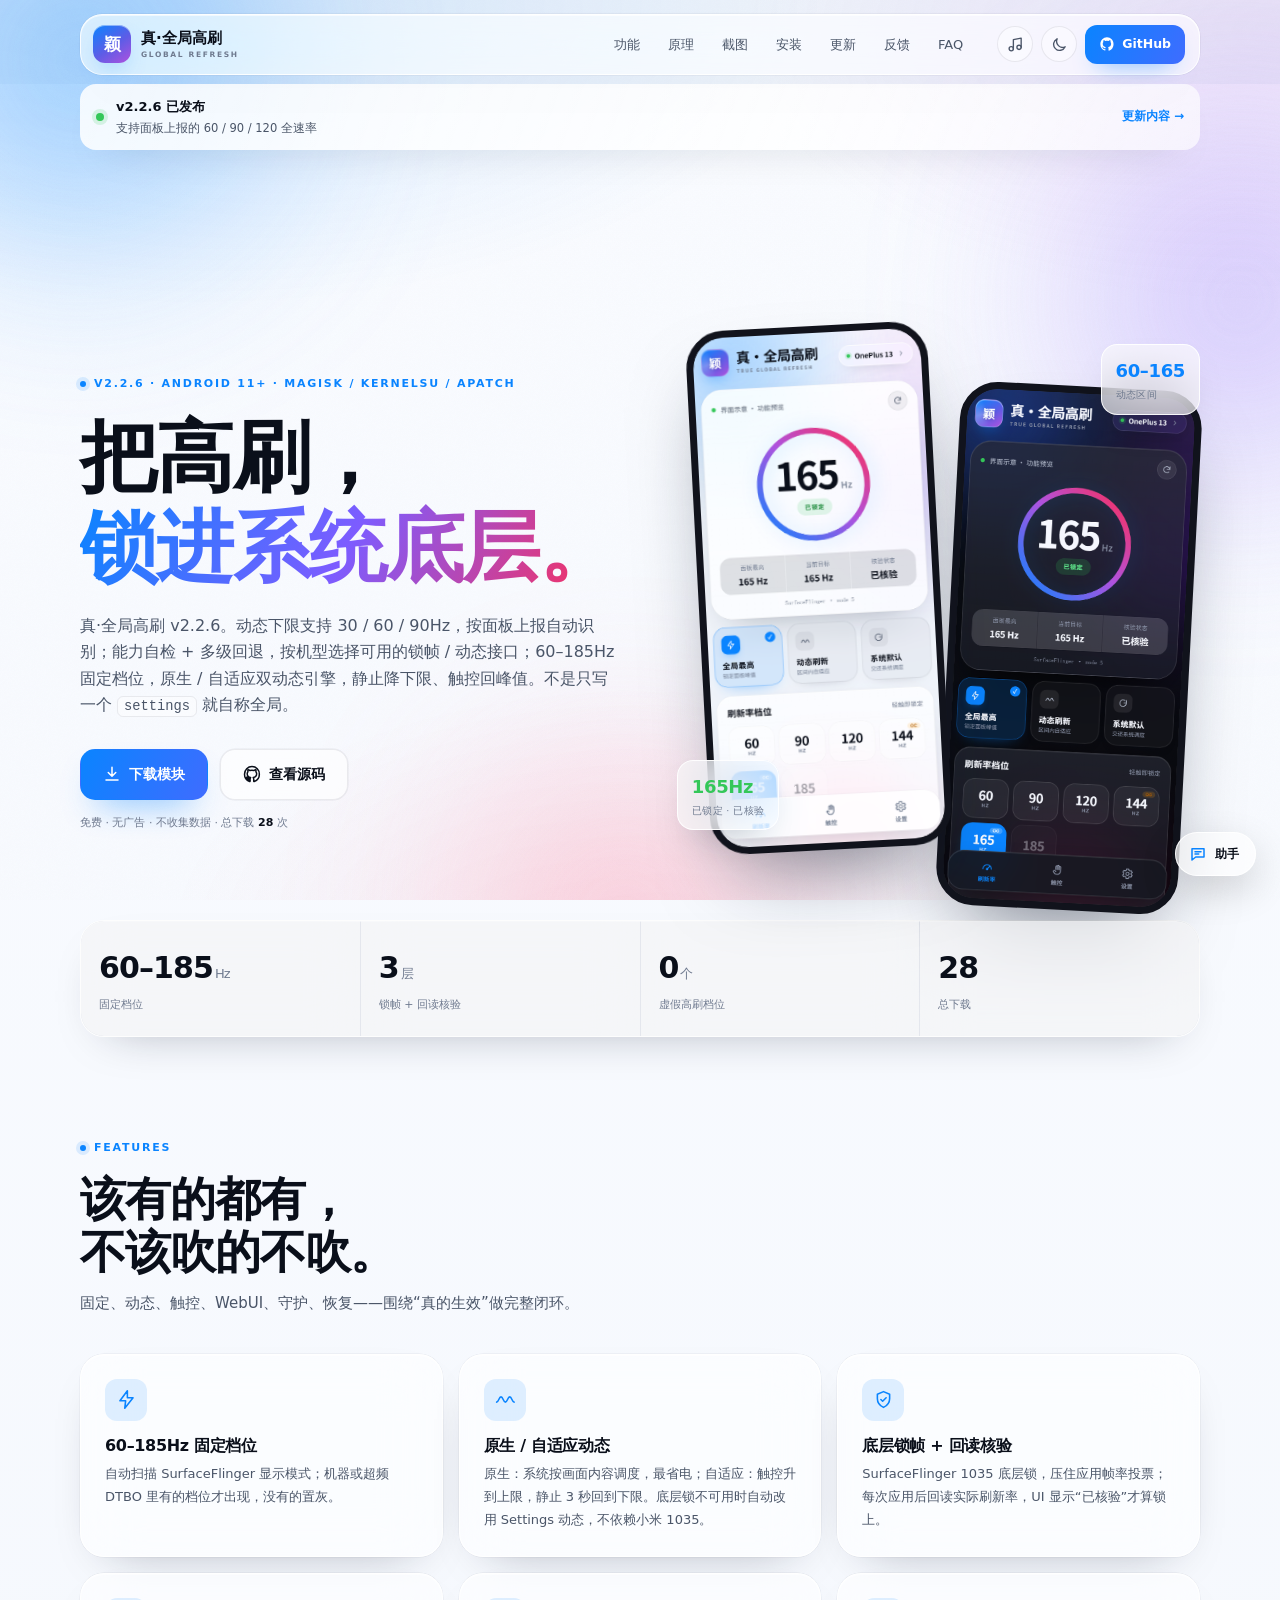
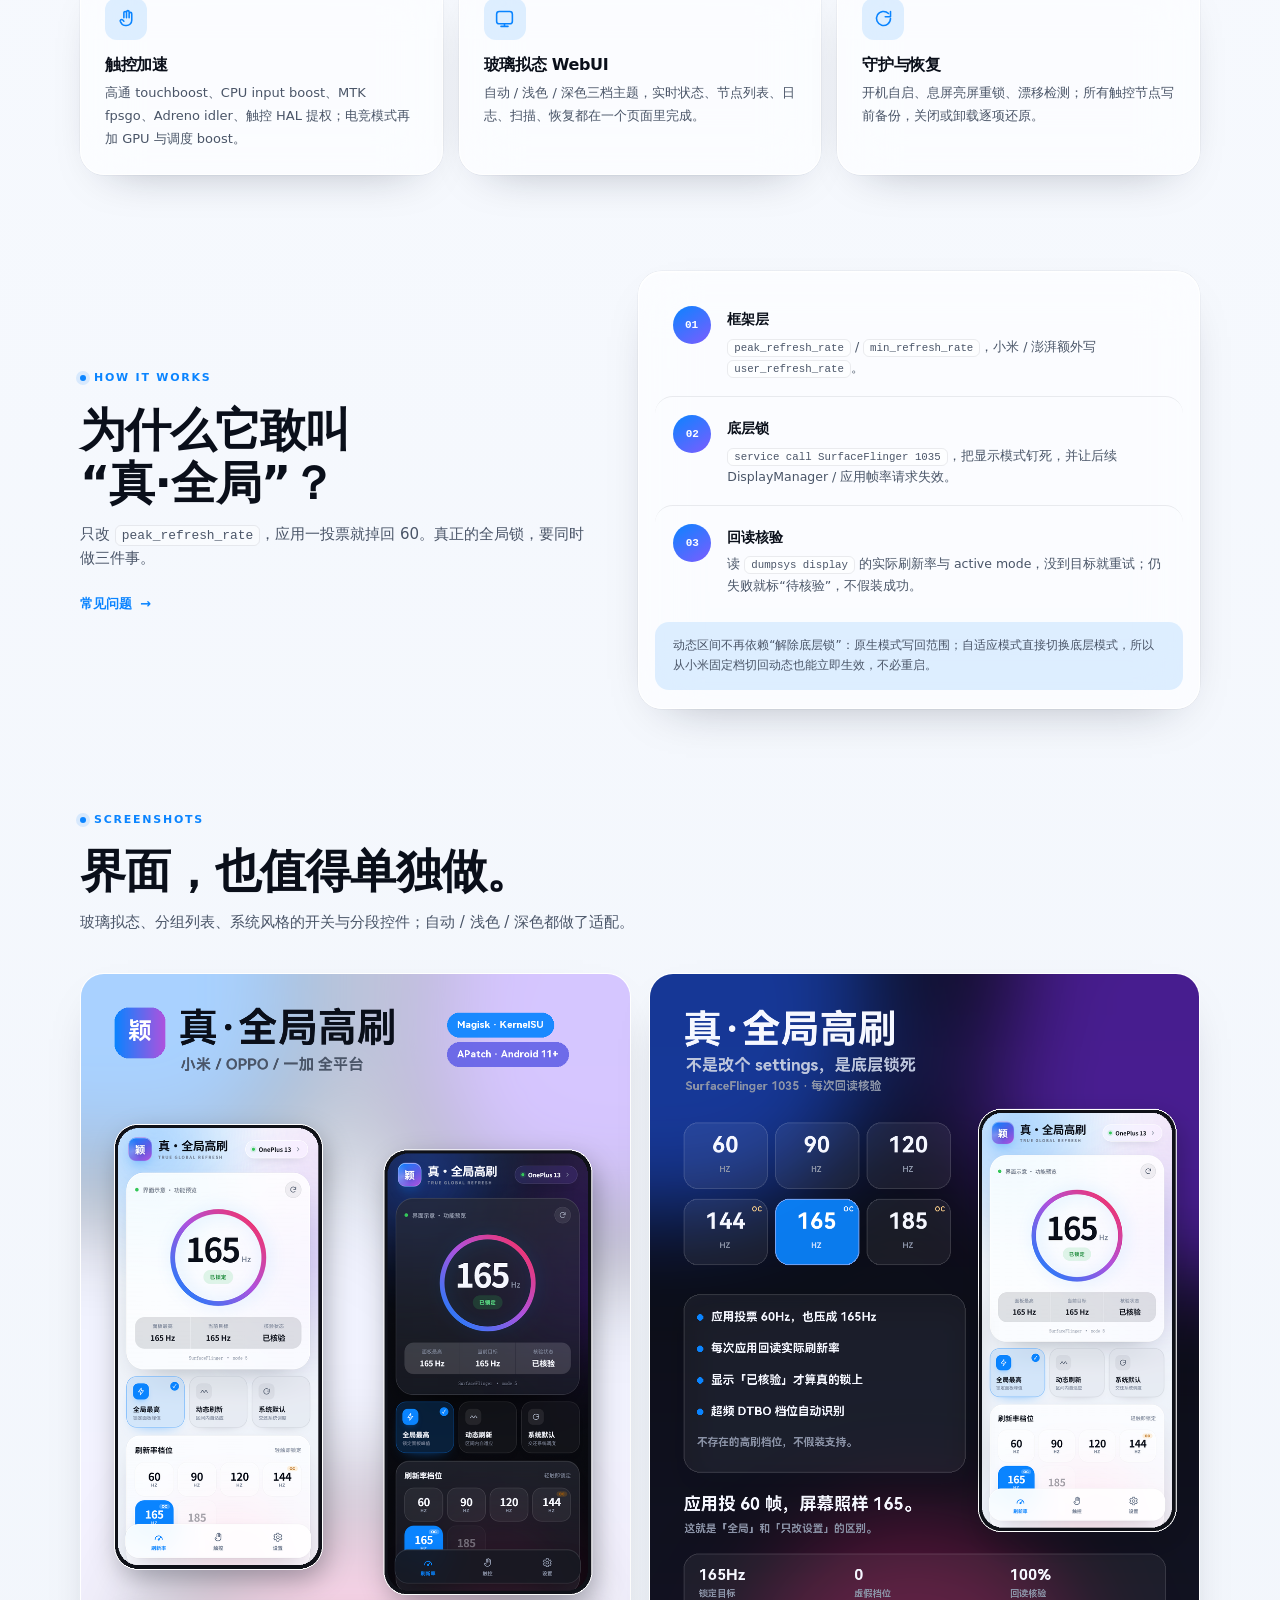
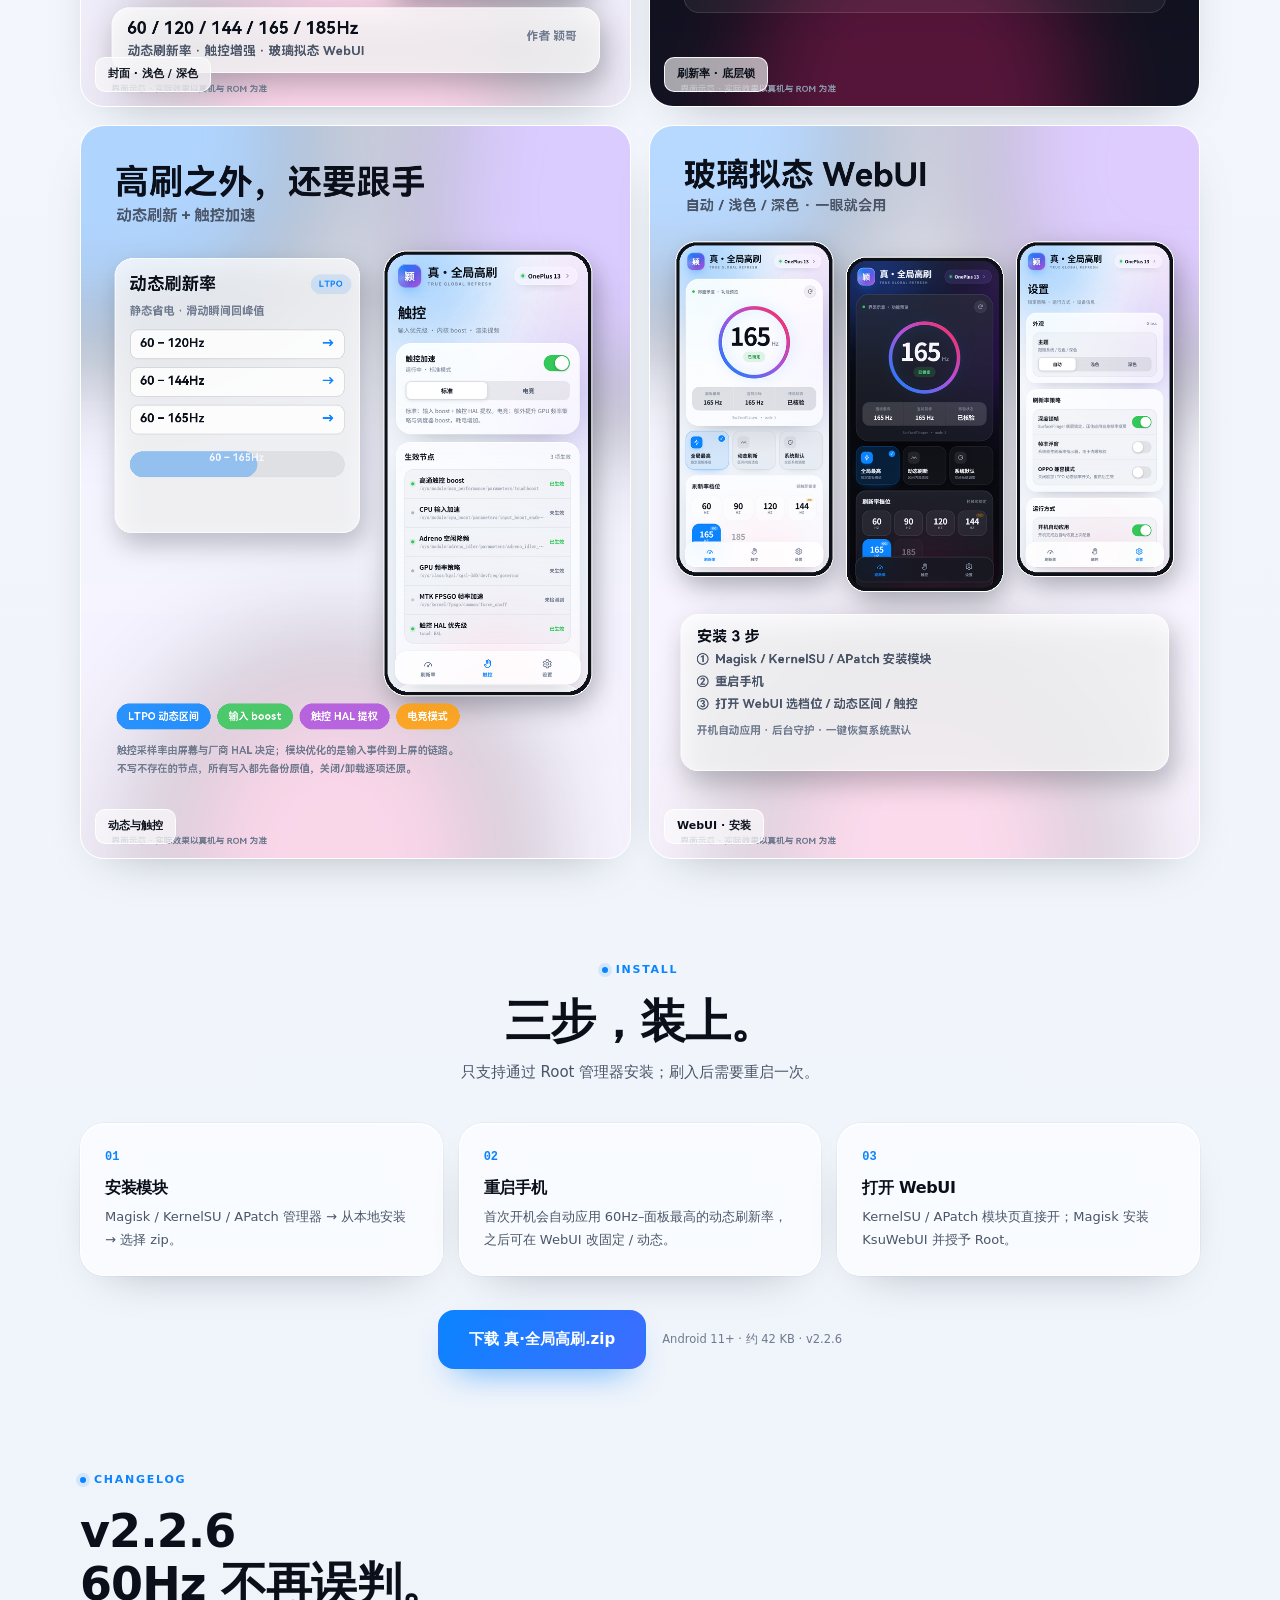
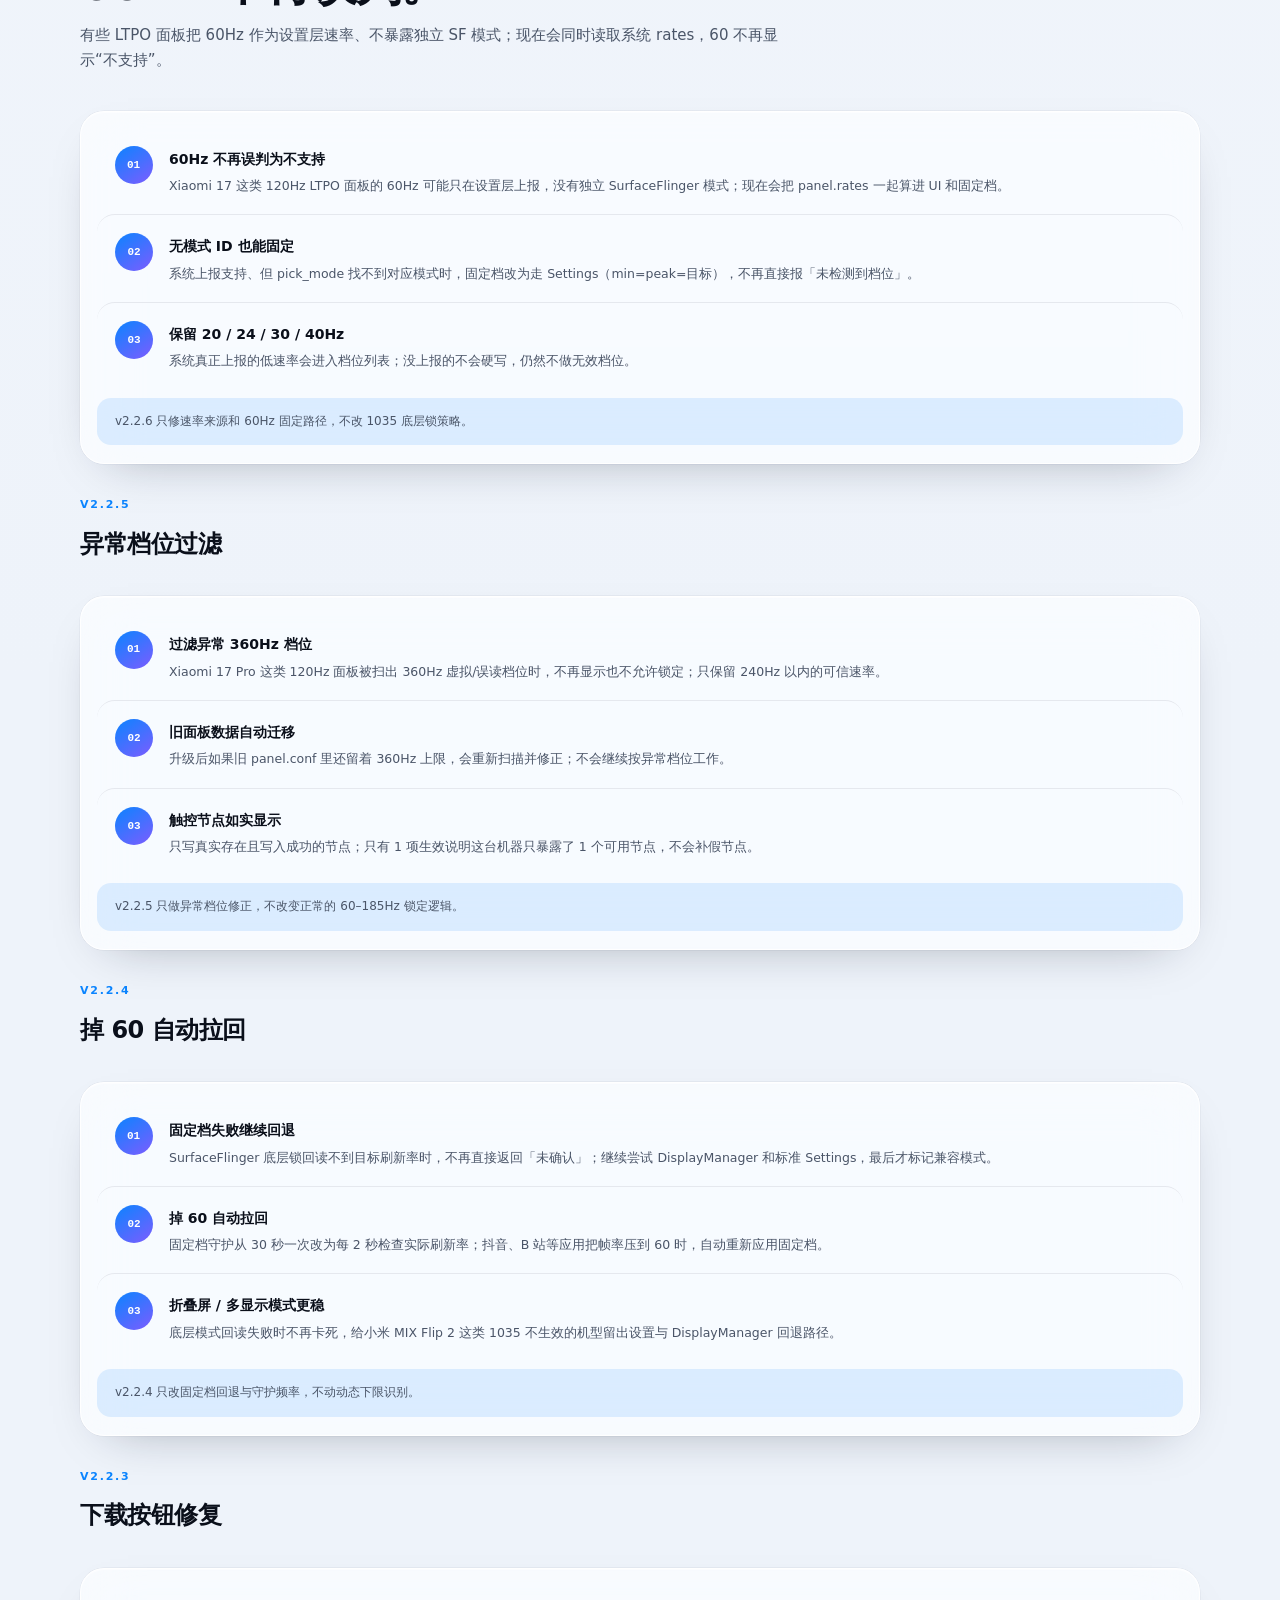
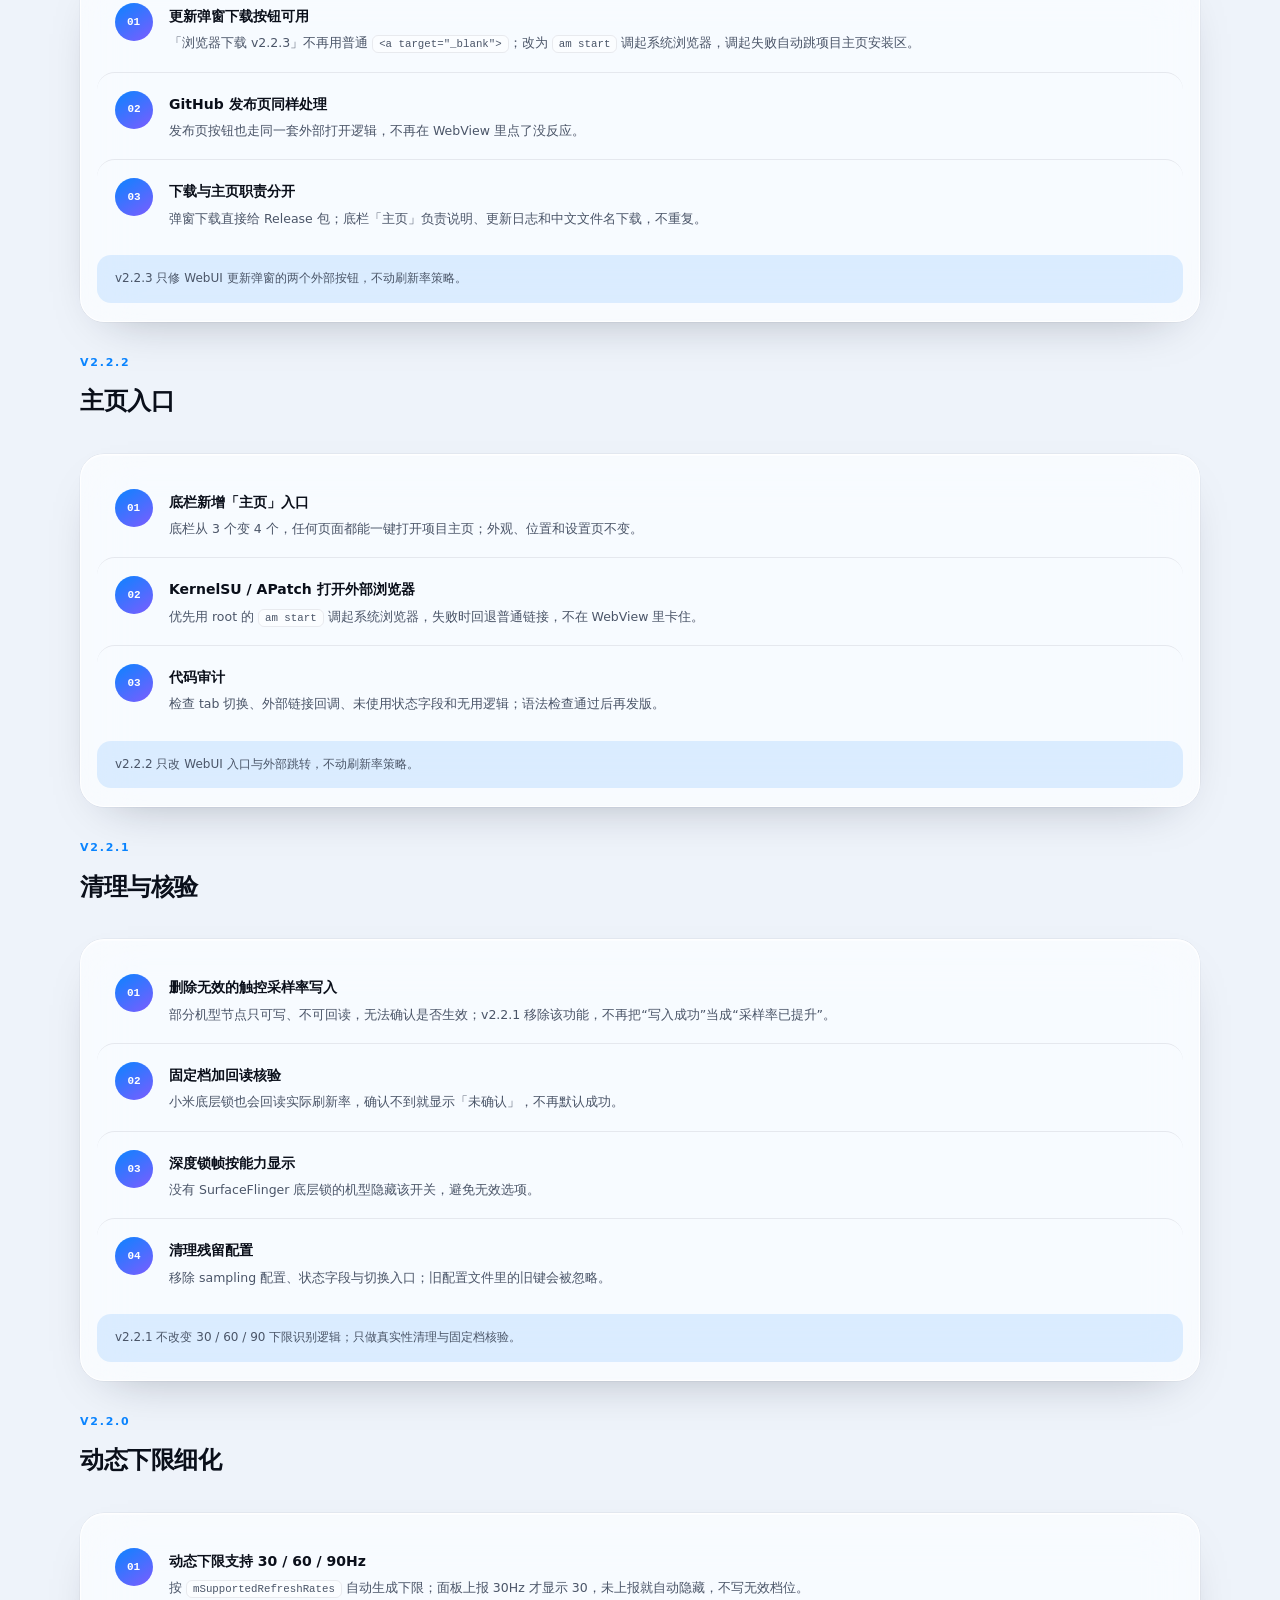
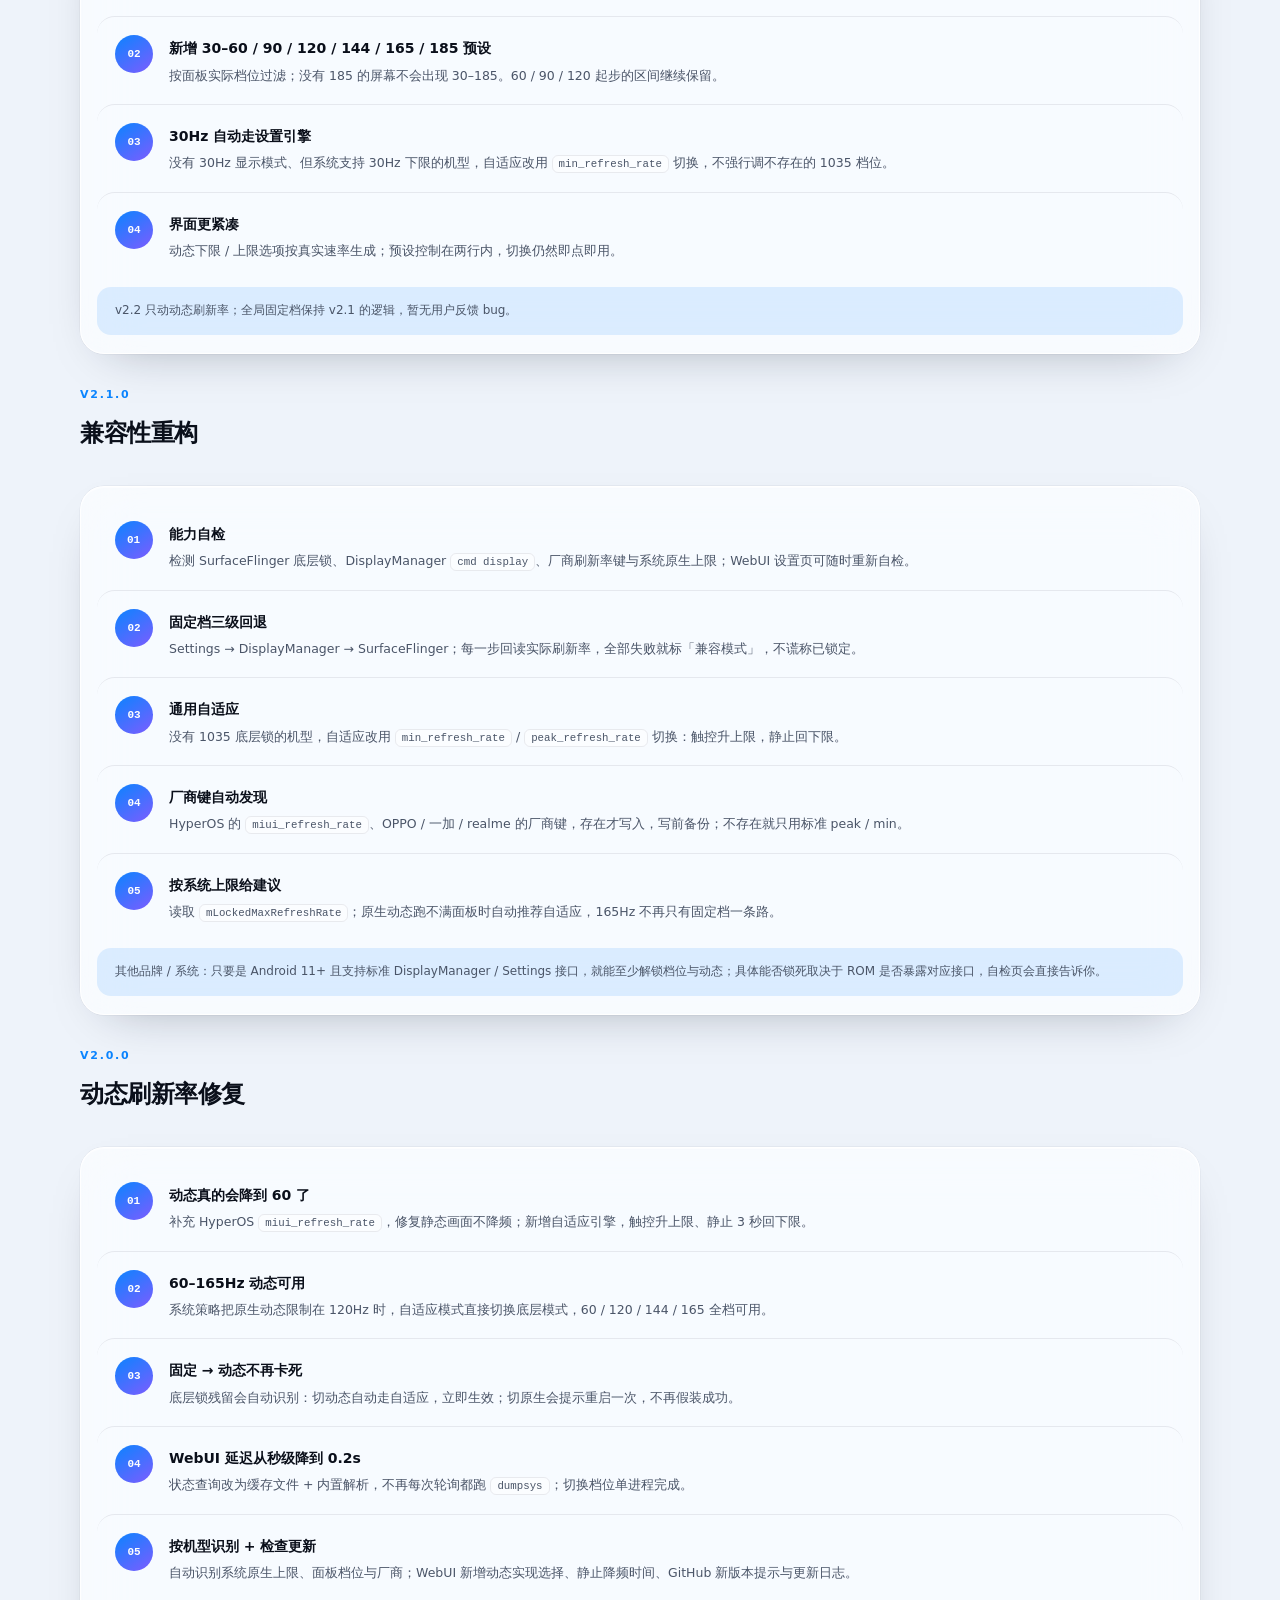
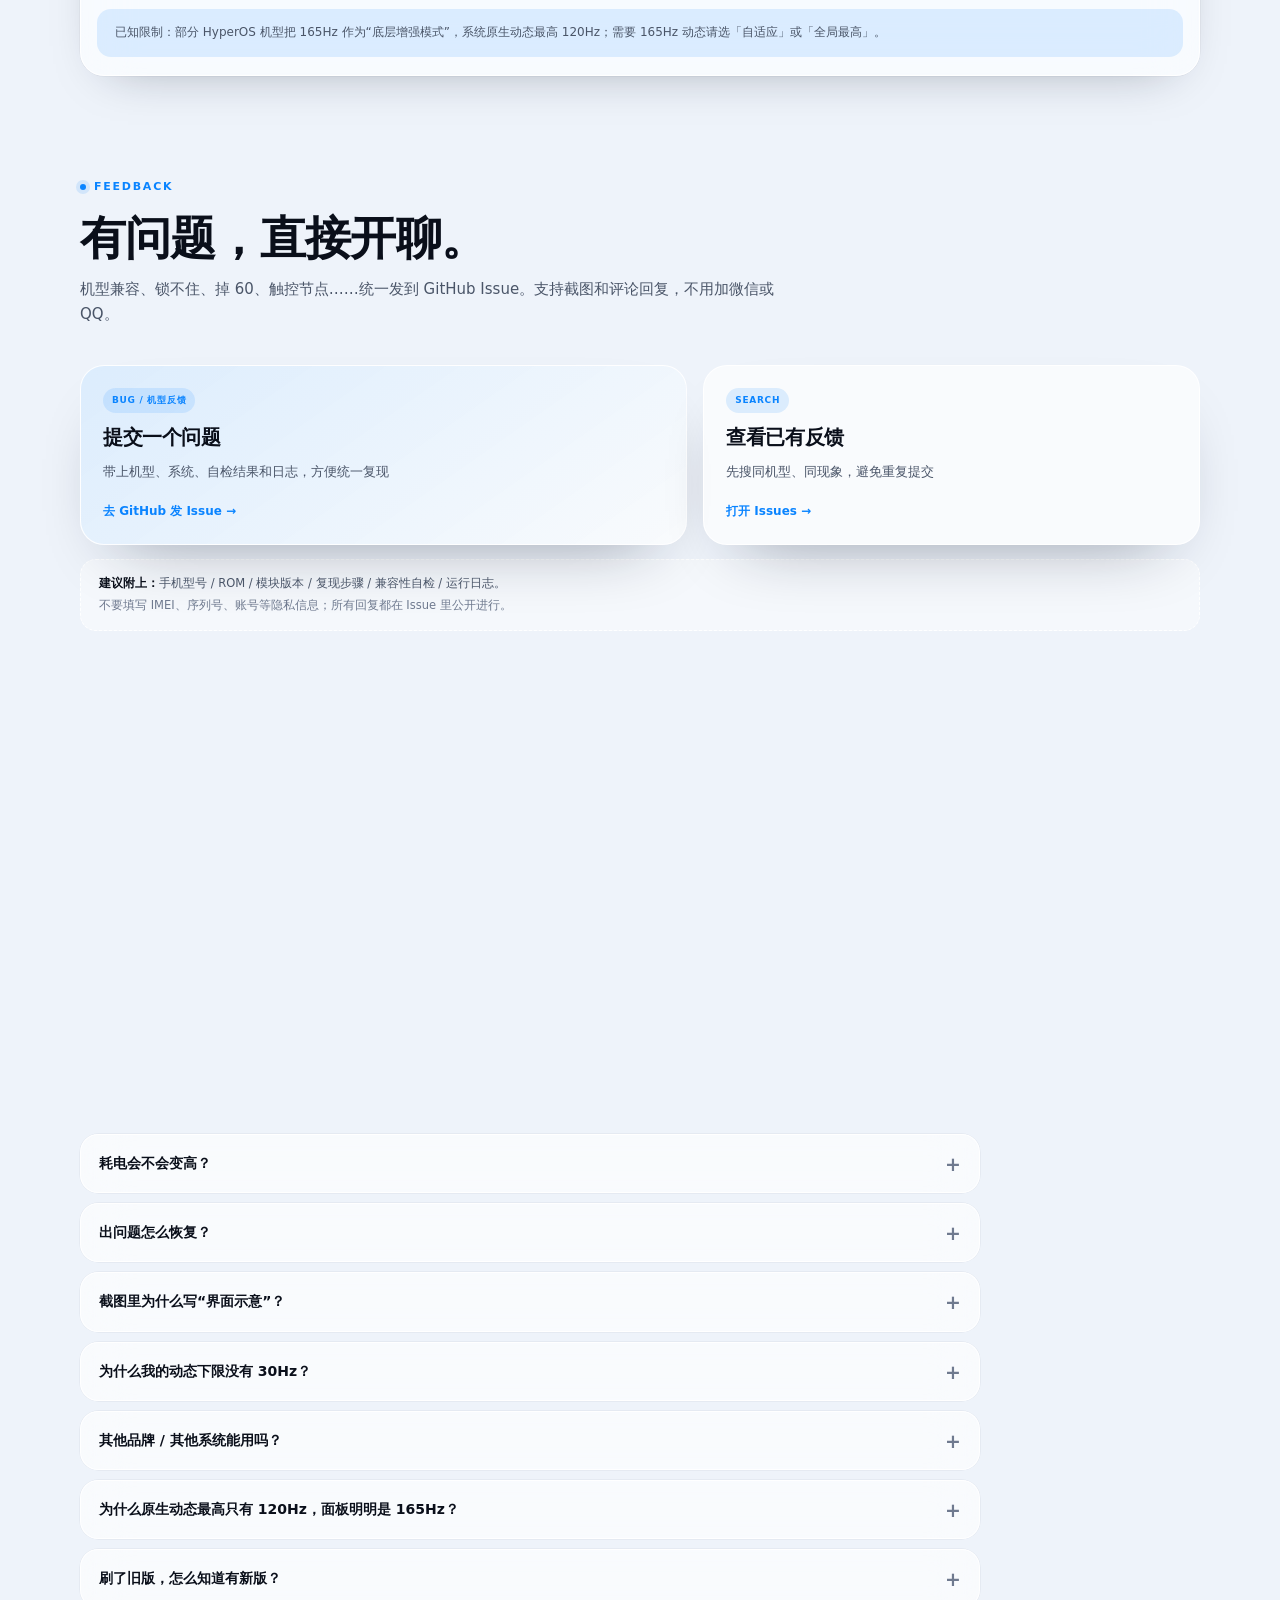
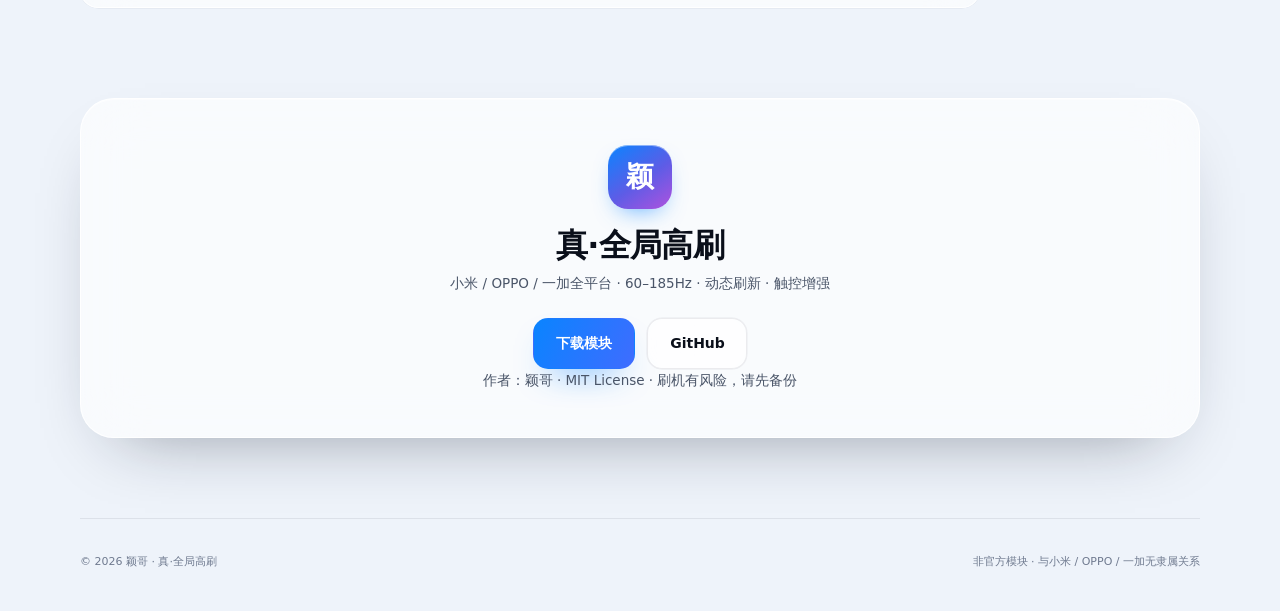
==== commit b15e64ae: "v2.2.6: use panel rates for 60Hz and settings-only fixed fallback" ====
--- a/docs/index.html
+++ b/docs/index.html
@@ -4,7 +4,7 @@
 <meta charset="UTF-8">
 <meta name="viewport" content="width=device-width, initial-scale=1, viewport-fit=cover">
 <meta name="theme-color" content="#eef3fa" id="themeColor">
-<meta name="description" content="真·全局高刷 v2.2.5：小米 / OPPO / 一加 / realme 与通用机型，能力自检 + 多级回退，60–185Hz 固定档位，原生 / 自适应动态刷新率，触控加速与玻璃拟态 WebUI。">
+<meta name="description" content="真·全局高刷 v2.2.6：小米 / OPPO / 一加 / realme 与通用机型，能力自检 + 多级回退，60–185Hz 固定档位，原生 / 自适应动态刷新率，触控加速与玻璃拟态 WebUI。">
 <title>真·全局高刷 · 小米 / OPPO / 一加全平台</title>
 <link rel="stylesheet" href="style.css?v=20261103a">
 
@@ -75,16 +75,16 @@
 <main id="top">
   <div class="release-bar" id="releaseBar">
     <span class="rb-dot"></span>
-    <div><b id="releaseTitle">v2.2.5 已发布</b><em id="releaseDesc">过滤异常刷新率档位，锁帧更稳</em></div>
+    <div><b id="releaseTitle">v2.2.6 已发布</b><em id="releaseDesc">支持面板上报的 60 / 90 / 120 全速率</em></div>
     <a href="#changelog">更新内容 →</a>
   </div>
   <section class="hero">
     <div class="hero-copy">
-      <span class="eyebrow"><i></i> v2.2.5 · Android 11+ · Magisk / KernelSU / APatch</span>
+      <span class="eyebrow"><i></i> v2.2.6 · Android 11+ · Magisk / KernelSU / APatch</span>
       <h1>把高刷，<br><span>锁进系统底层。</span></h1>
-      <p class="lead">真·全局高刷 v2.2.5。动态下限支持 30 / 60 / 90Hz，按面板上报自动识别；能力自检 + 多级回退，按机型选择可用的锁帧 / 动态接口；60–185Hz 固定档位，原生 / 自适应双动态引擎，静止降下限、触控回峰值。不是只写一个 <code>settings</code> 就自称全局。</p>
+      <p class="lead">真·全局高刷 v2.2.6。动态下限支持 30 / 60 / 90Hz，按面板上报自动识别；能力自检 + 多级回退，按机型选择可用的锁帧 / 动态接口；60–185Hz 固定档位，原生 / 自适应双动态引擎，静止降下限、触控回峰值。不是只写一个 <code>settings</code> 就自称全局。</p>
       <div class="cta">
-        <a class="btn blue" href="assets/真·全局高刷.zip?v=2.2.5&amp;src=page" download="真·全局高刷.zip" data-dl="hfr">
+        <a class="btn blue" href="assets/真·全局高刷.zip?v=2.2.6&amp;src=page" download="真·全局高刷.zip" data-dl="hfr">
           <svg viewBox="0 0 24 24"><path d="M12 3v12M7 10l5 5 5-5M4 20h16"/></svg>
           下载模块
         </a>
@@ -201,16 +201,35 @@
       <div class="step card reveal"><b>03</b><h3>打开 WebUI</h3><p>KernelSU / APatch 模块页直接开；Magisk 安装 KsuWebUI 并授予 Root。</p></div>
     </div>
     <div class="install-cta reveal">
-      <a class="btn blue big" href="assets/真·全局高刷.zip?v=2.2.5&amp;src=page" download="真·全局高刷.zip" data-dl="hfr">下载 真·全局高刷.zip</a>
-      <span>Android 11+ · 约 42 KB · v2.2.5</span>
+      <a class="btn blue big" href="assets/真·全局高刷.zip?v=2.2.6&amp;src=page" download="真·全局高刷.zip" data-dl="hfr">下载 真·全局高刷.zip</a>
+      <span>Android 11+ · 约 42 KB · v2.2.6</span>
     </div>
   </section>
 
   <section class="section" id="changelog">
     <div class="sec-head reveal">
       <span class="eyebrow"><i></i> CHANGELOG</span>
-      <h2>v2.2.5<br>异常档位过滤。</h2>
-      <p>过滤 240Hz 以上的异常档位，避免把虚拟显示/误读的 360Hz 当成面板档位；固定档和动态区间只使用可信速率。</p>
+      <h2>v2.2.6<br>60Hz 不再误判。</h2>
+      <p>有些 LTPO 面板把 60Hz 作为设置层速率、不暴露独立 SF 模式；现在会同时读取系统 rates，60 不再显示“不支持”。</p>
+    </div>
+    <div class="lock-card card reveal" style="margin-bottom:20px">
+      <div class="lock-row">
+        <span class="num">01</span>
+        <div><b>60Hz 不再误判为不支持</b><p>Xiaomi 17 这类 120Hz LTPO 面板的 60Hz 可能只在设置层上报，没有独立 SurfaceFlinger 模式；现在会把 panel.rates 一起算进 UI 和固定档。</p></div>
+      </div>
+      <div class="lock-row">
+        <span class="num">02</span>
+        <div><b>无模式 ID 也能固定</b><p>系统上报支持、但 pick_mode 找不到对应模式时，固定档改为走 Settings（min=peak=目标），不再直接报「未检测到档位」。</p></div>
+      </div>
+      <div class="lock-row">
+        <span class="num">03</span>
+        <div><b>保留 20 / 24 / 30 / 40Hz</b><p>系统真正上报的低速率会进入档位列表；没上报的不会硬写，仍然不做无效档位。</p></div>
+      </div>
+      <p class="lock-note">v2.2.6 只修速率来源和 60Hz 固定路径，不改 1035 底层锁策略。</p>
+    </div>
+    <div class="sec-head reveal" style="padding-top:6px">
+      <span class="eyebrow">v2.2.5</span>
+      <h2 style="font-size:24px">异常档位过滤</h2>
     </div>
     <div class="lock-card card reveal" style="margin-bottom:20px">
       <div class="lock-row">
@@ -438,7 +457,7 @@
       <h2>真·全局高刷</h2>
       <p>小米 / OPPO / 一加全平台 · 60–185Hz · 动态刷新 · 触控增强</p>
       <div class="cta center">
-        <a class="btn blue" href="assets/真·全局高刷.zip?v=2.2.5&amp;src=page" download="真·全局高刷.zip" data-dl="hfr">下载模块</a>
+        <a class="btn blue" href="assets/真·全局高刷.zip?v=2.2.6&amp;src=page" download="真·全局高刷.zip" data-dl="hfr">下载模块</a>
         <a class="btn glass" data-repo href="https://github.com/yingge-dev/global-hfr" target="_blank" rel="noopener">GitHub</a>
       </div>
       <p class="tiny">作者：颖哥 · MIT License · 刷机有风险，请先备份</p>
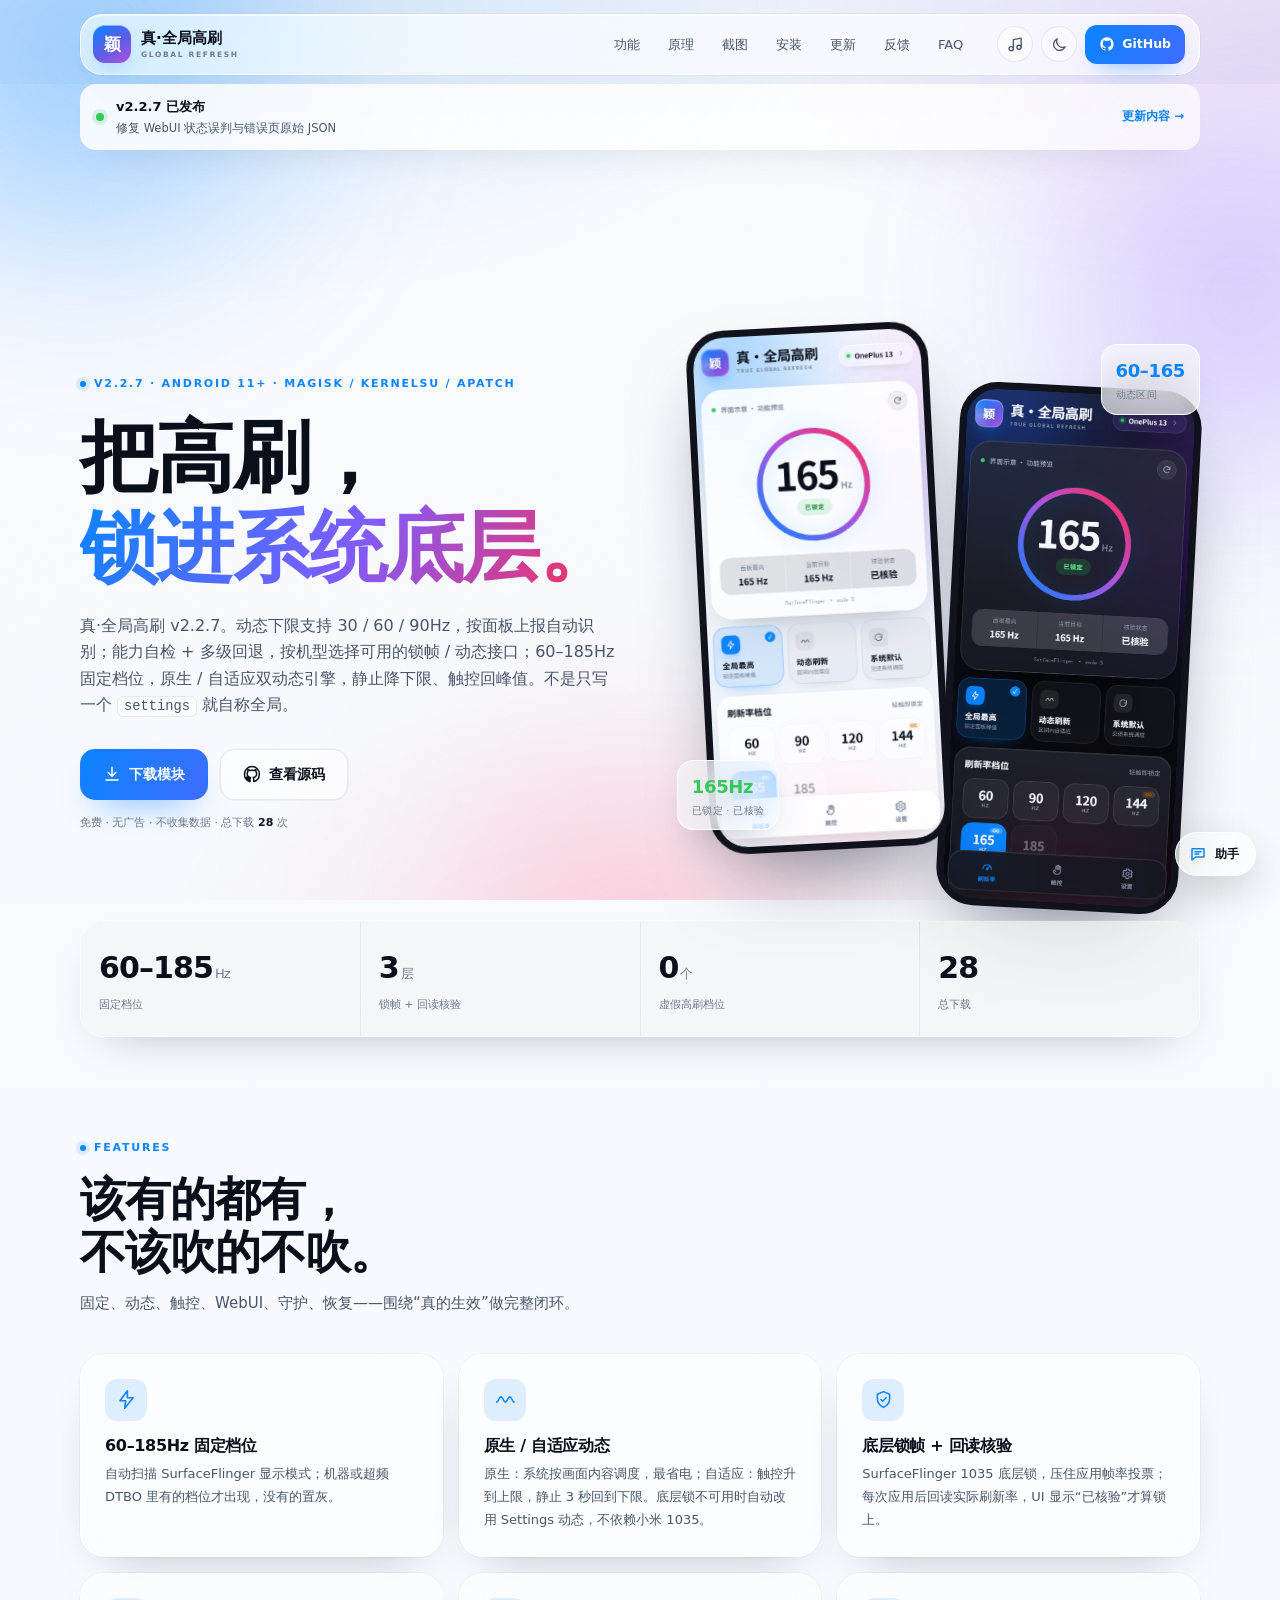
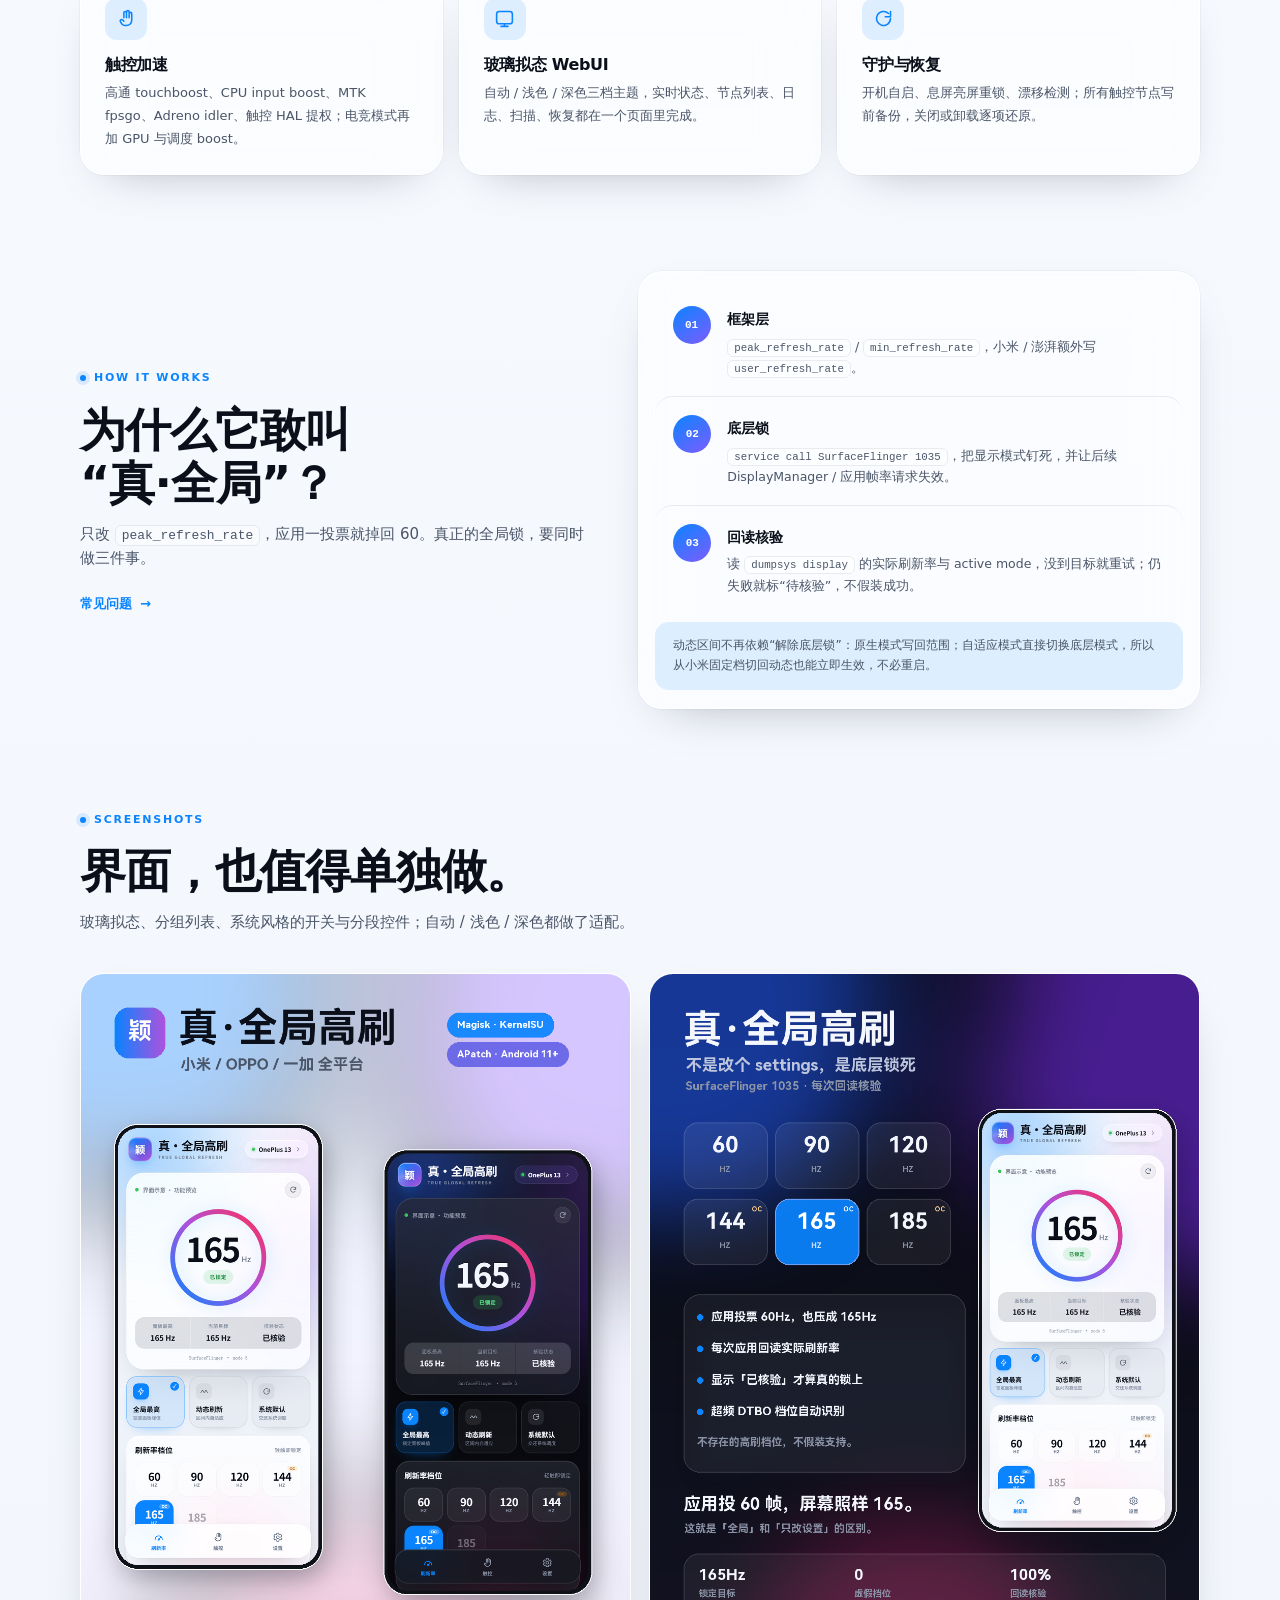
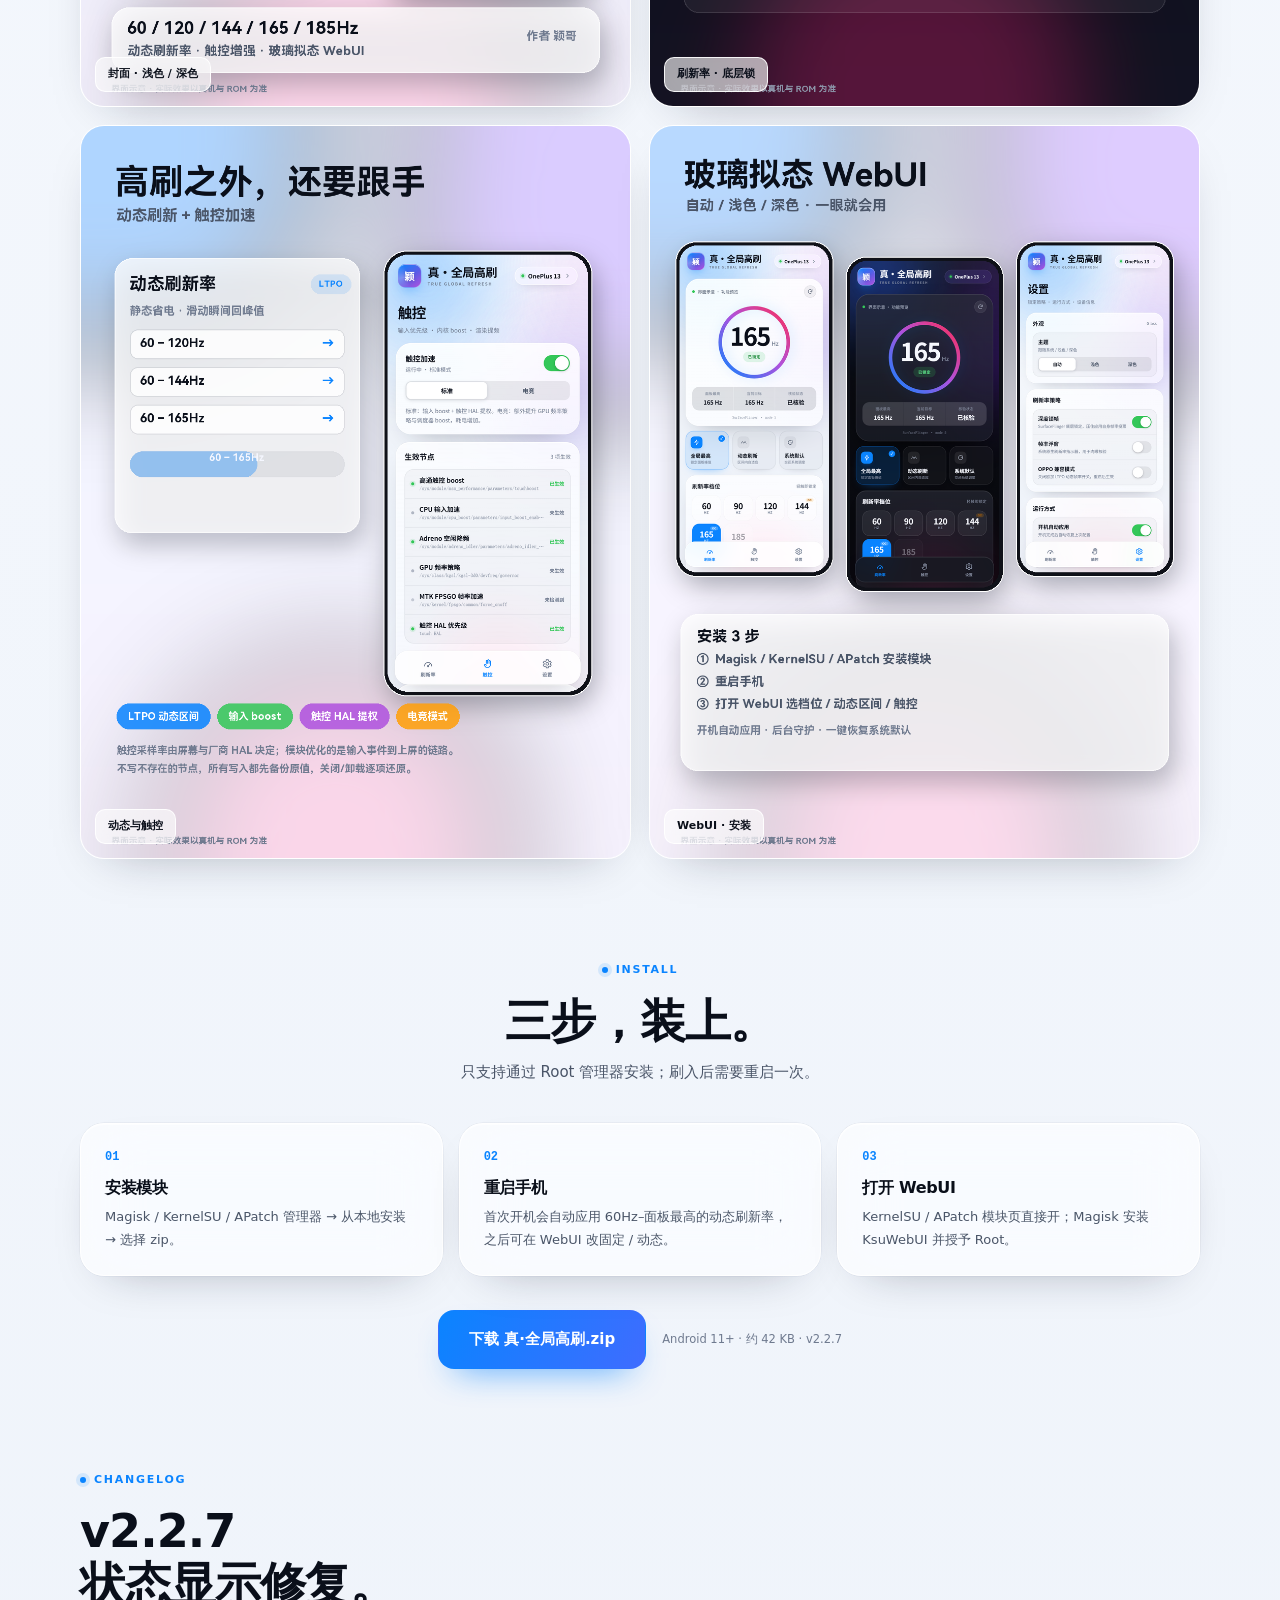
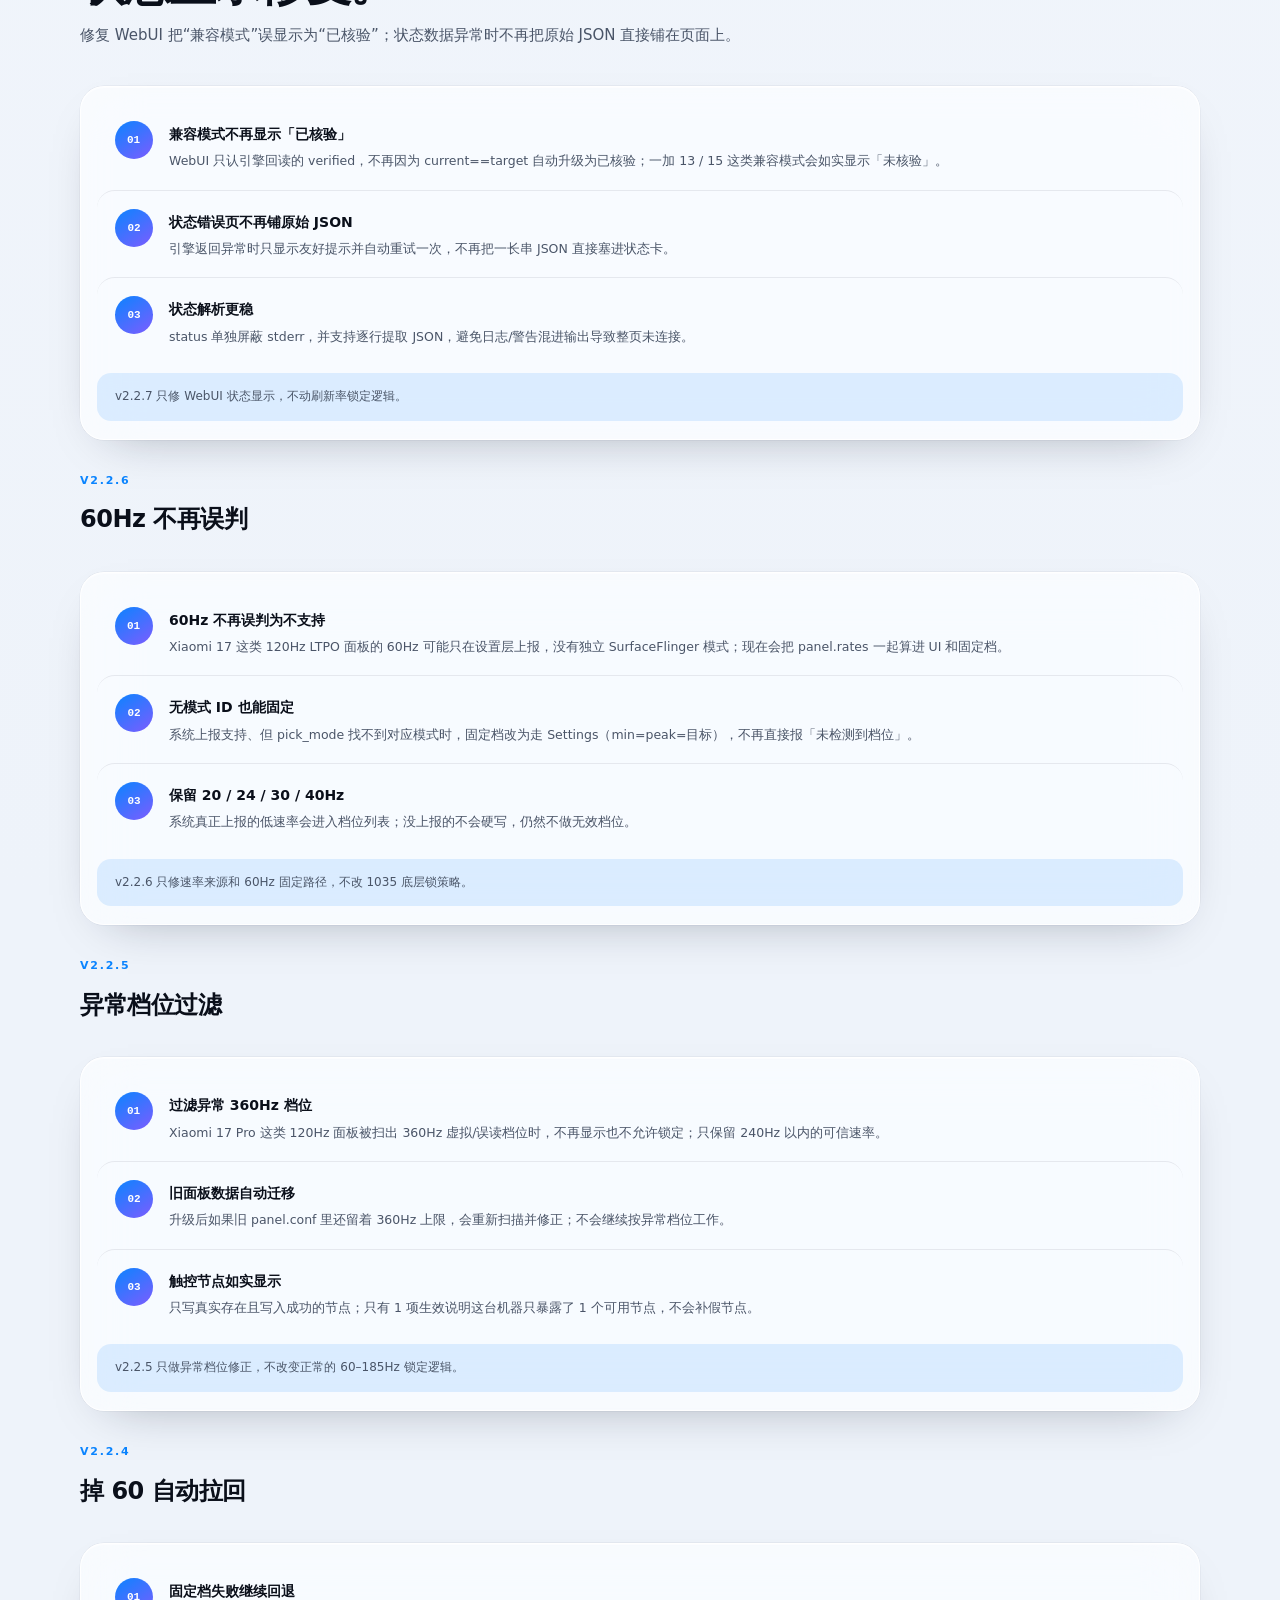
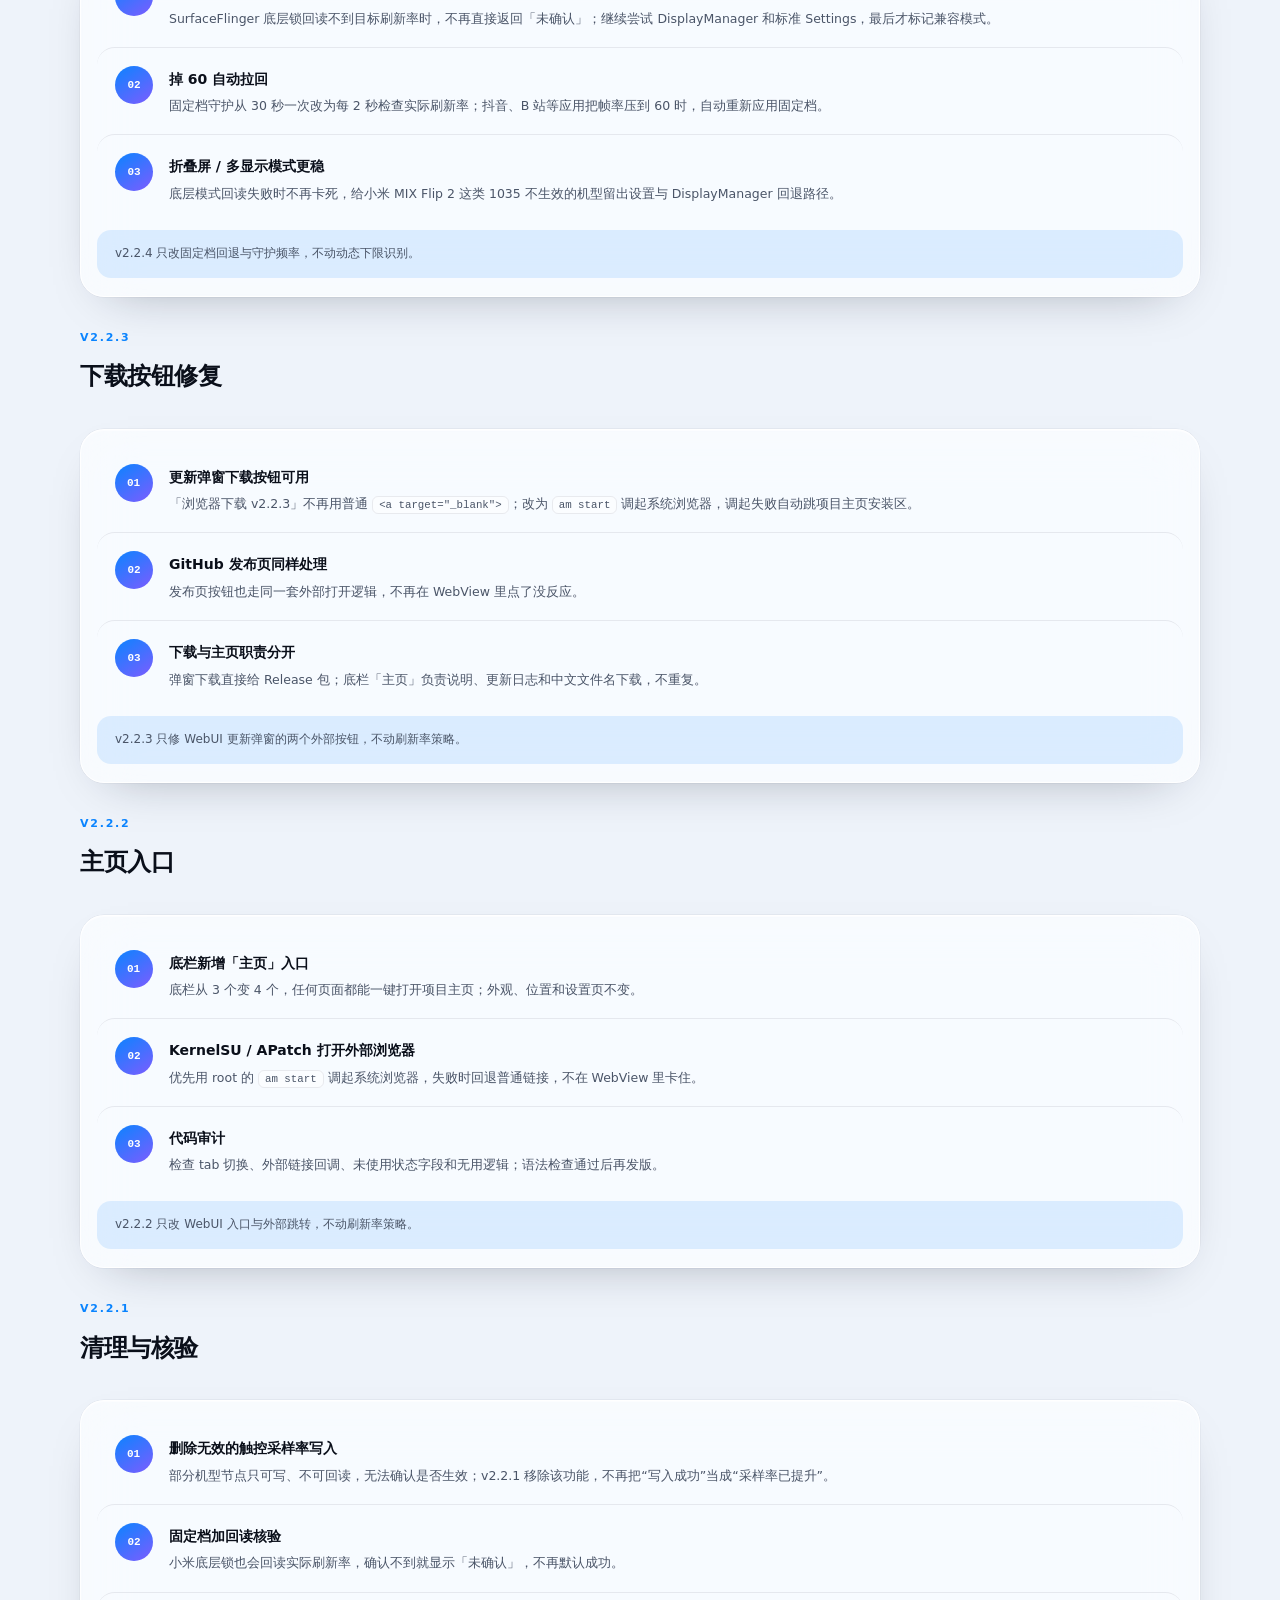
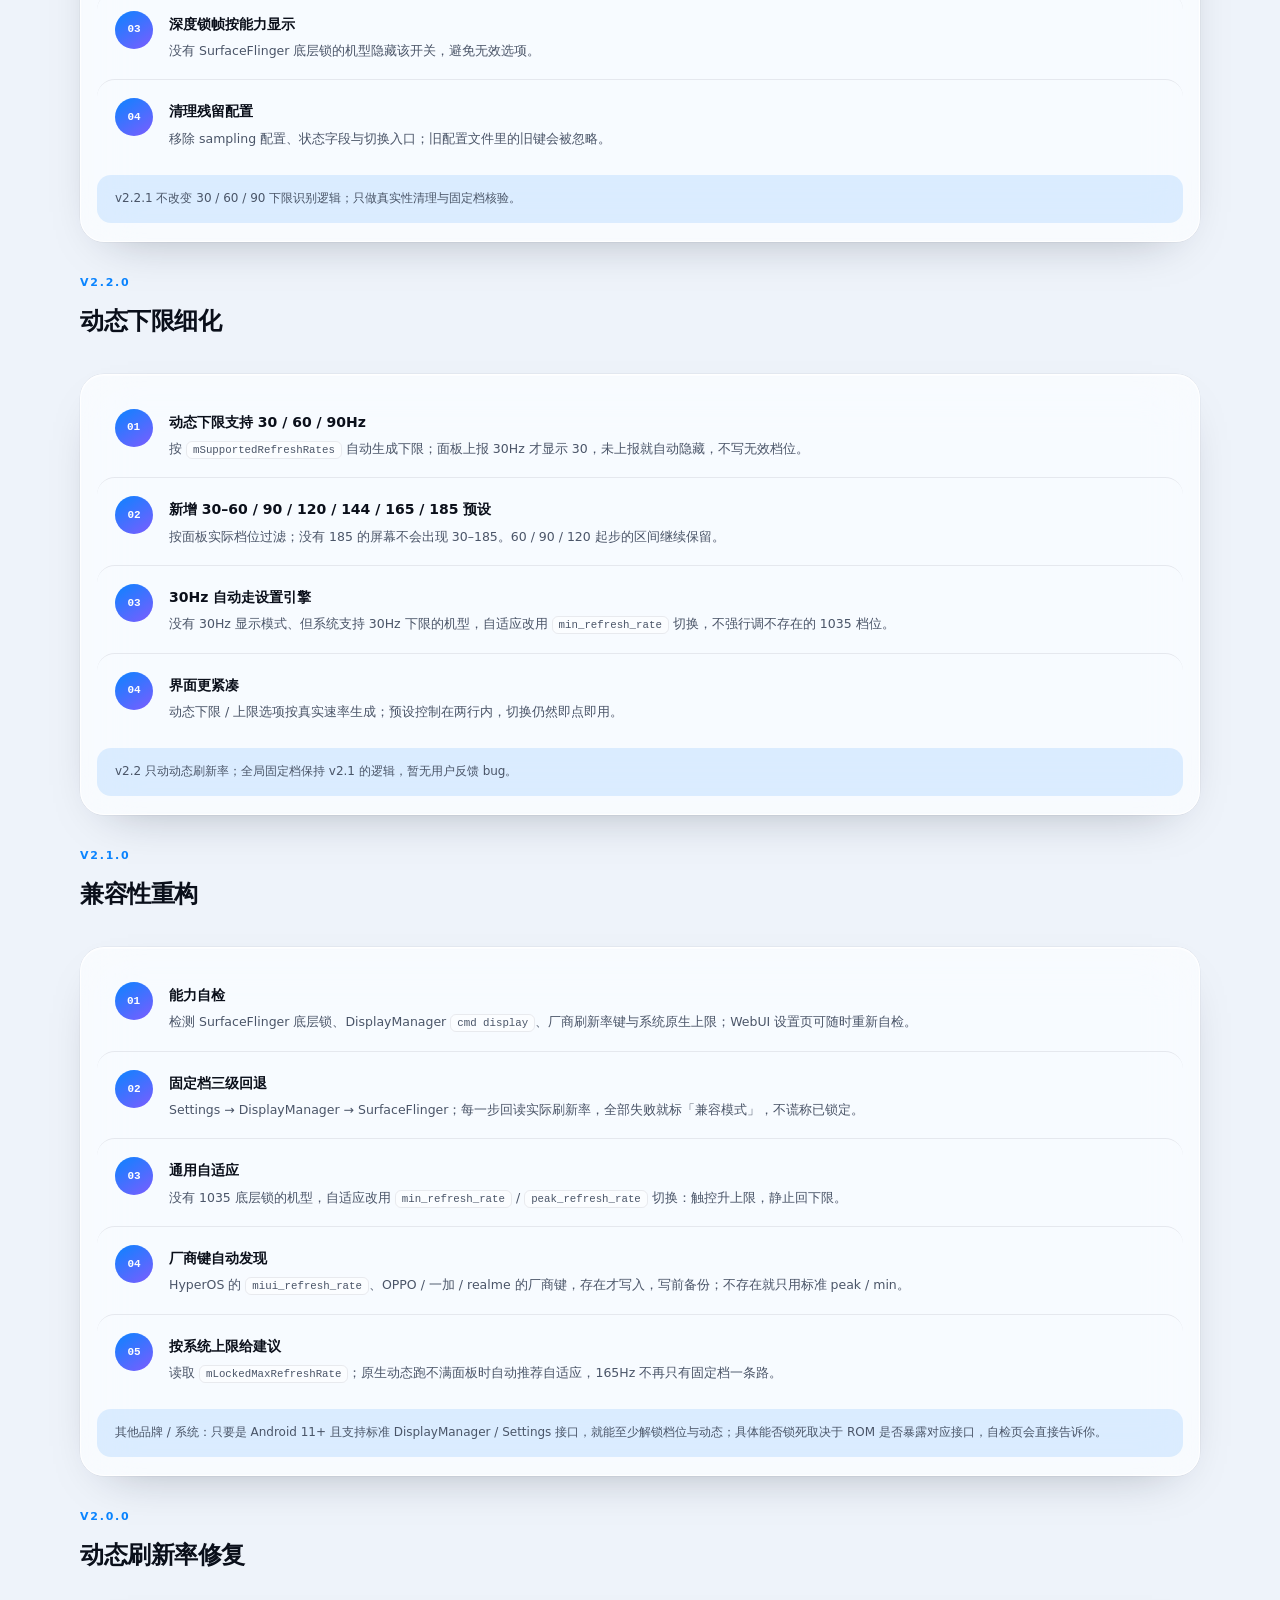
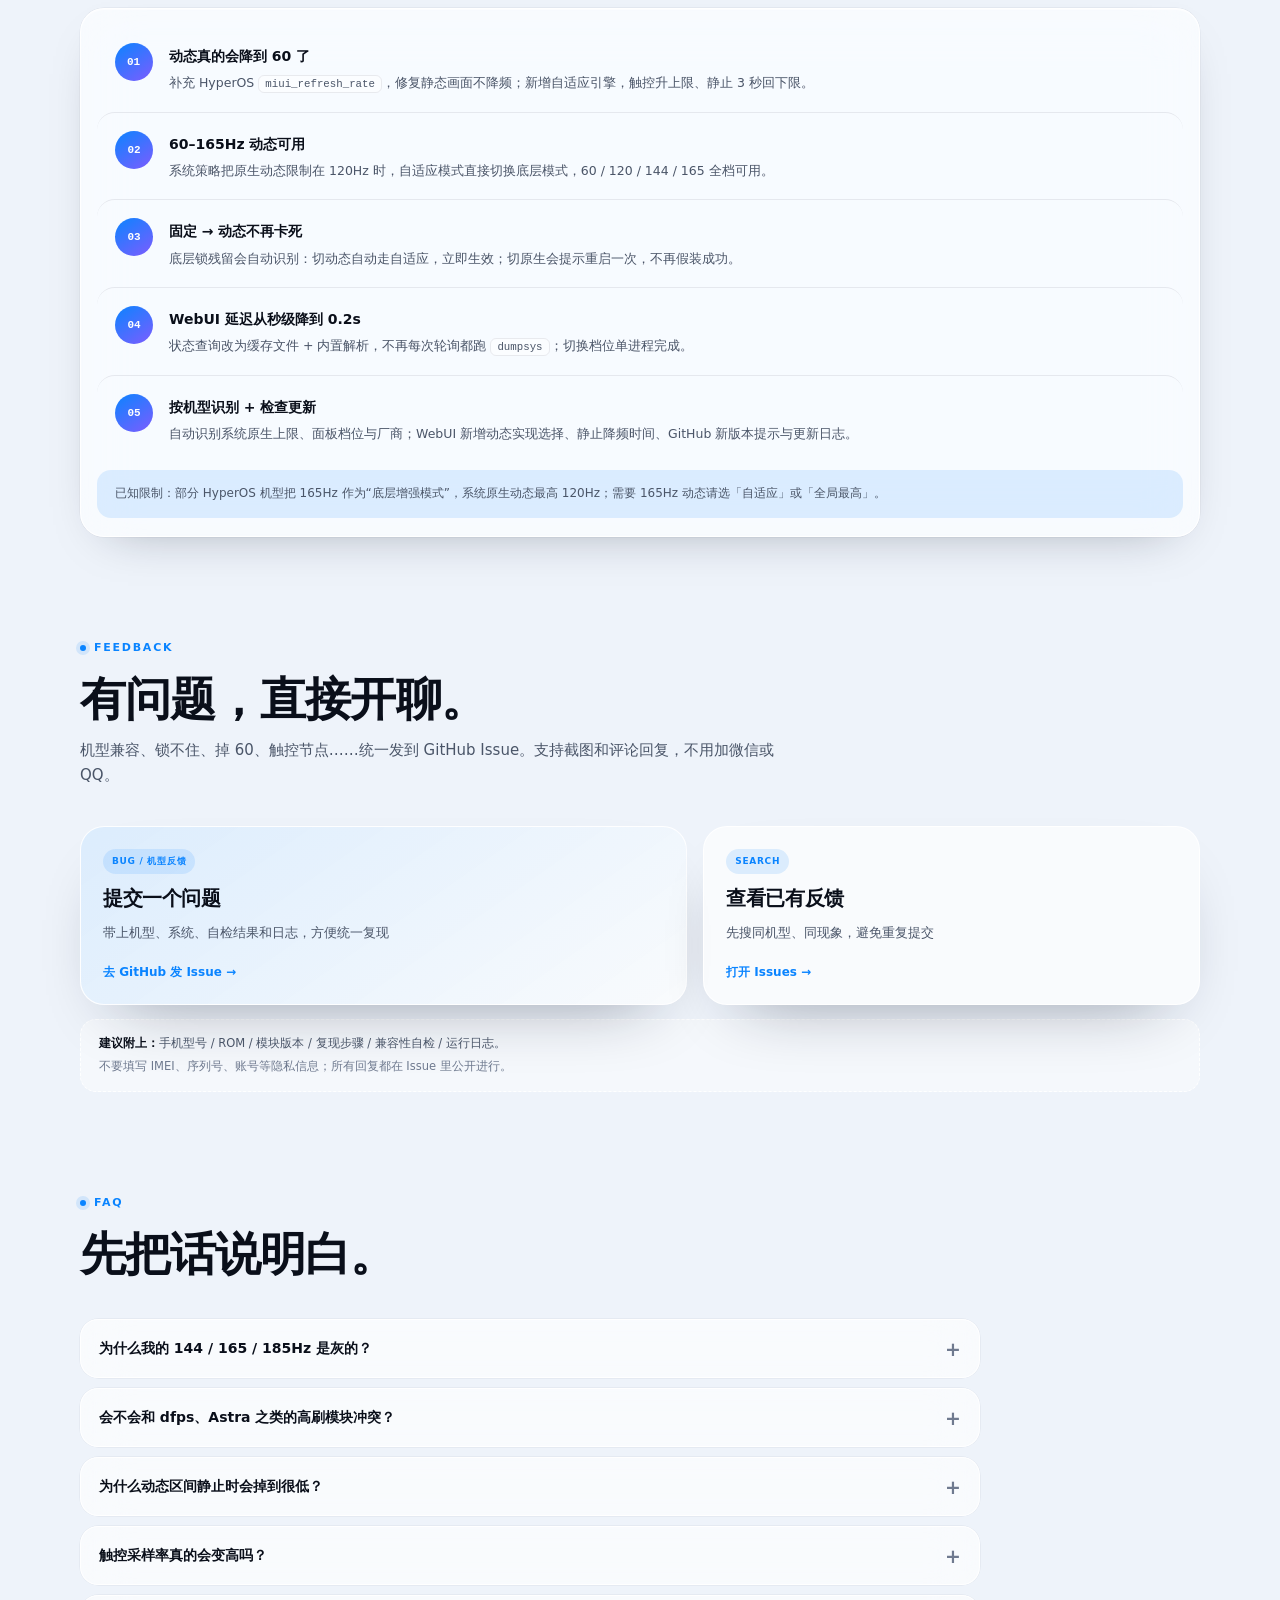
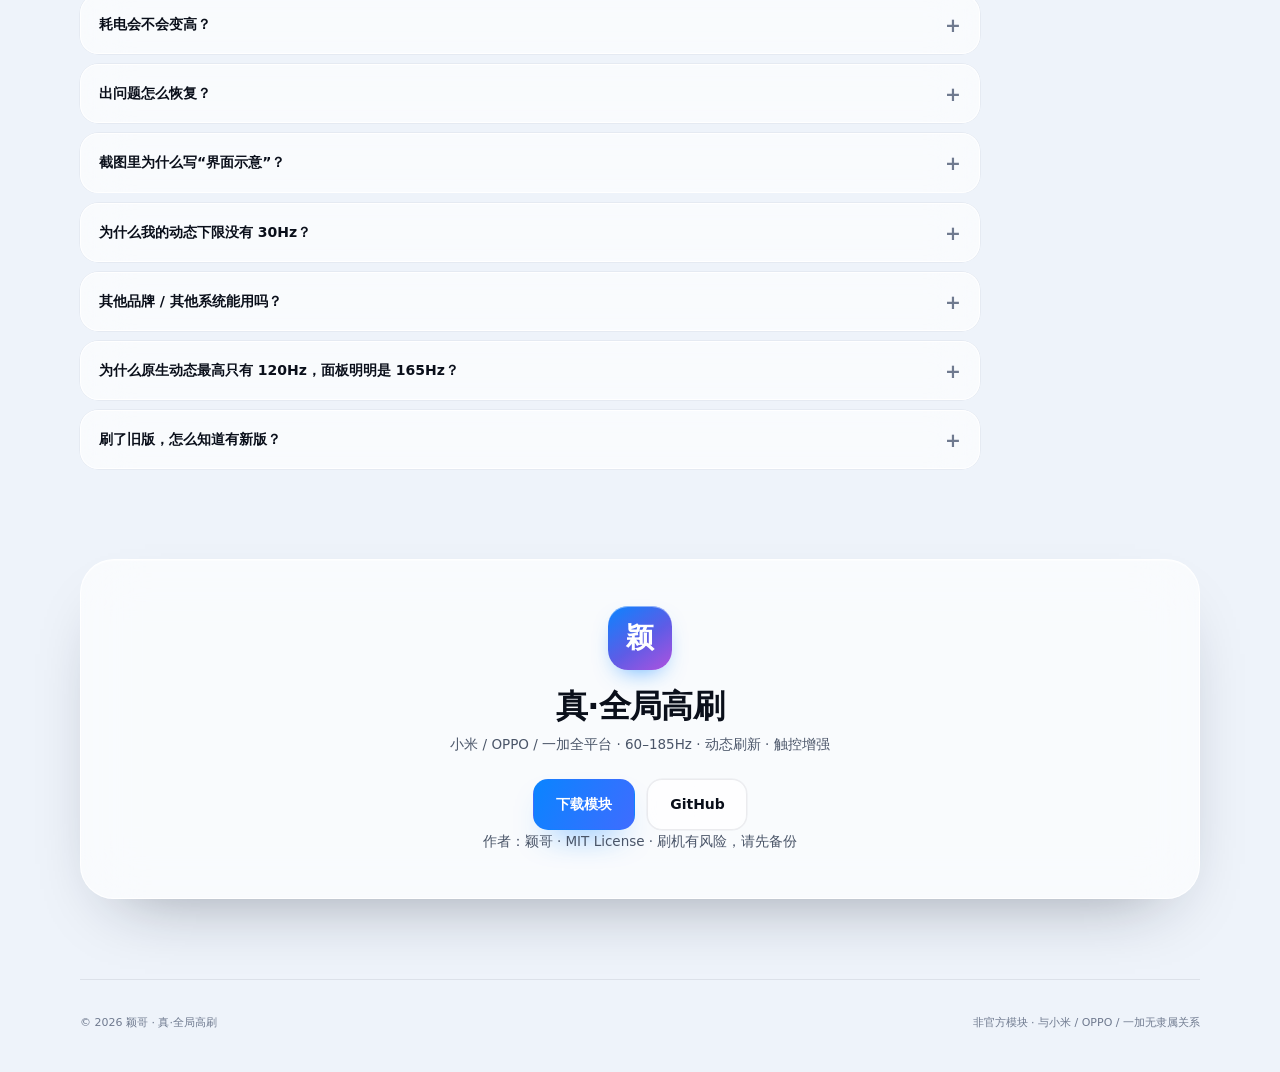
==== commit feb94ce1: "v2.2.7: fix WebUI false verified state and raw JSON error page" ====
--- a/docs/index.html
+++ b/docs/index.html
@@ -4,7 +4,7 @@
 <meta charset="UTF-8">
 <meta name="viewport" content="width=device-width, initial-scale=1, viewport-fit=cover">
 <meta name="theme-color" content="#eef3fa" id="themeColor">
-<meta name="description" content="真·全局高刷 v2.2.6：小米 / OPPO / 一加 / realme 与通用机型，能力自检 + 多级回退，60–185Hz 固定档位，原生 / 自适应动态刷新率，触控加速与玻璃拟态 WebUI。">
+<meta name="description" content="真·全局高刷 v2.2.7：小米 / OPPO / 一加 / realme 与通用机型，能力自检 + 多级回退，60–185Hz 固定档位，原生 / 自适应动态刷新率，触控加速与玻璃拟态 WebUI。">
 <title>真·全局高刷 · 小米 / OPPO / 一加全平台</title>
 <link rel="stylesheet" href="style.css?v=20261103a">
 
@@ -75,16 +75,16 @@
 <main id="top">
   <div class="release-bar" id="releaseBar">
     <span class="rb-dot"></span>
-    <div><b id="releaseTitle">v2.2.6 已发布</b><em id="releaseDesc">支持面板上报的 60 / 90 / 120 全速率</em></div>
+    <div><b id="releaseTitle">v2.2.7 已发布</b><em id="releaseDesc">修复 WebUI 状态误判与错误页原始 JSON</em></div>
     <a href="#changelog">更新内容 →</a>
   </div>
   <section class="hero">
     <div class="hero-copy">
-      <span class="eyebrow"><i></i> v2.2.6 · Android 11+ · Magisk / KernelSU / APatch</span>
+      <span class="eyebrow"><i></i> v2.2.7 · Android 11+ · Magisk / KernelSU / APatch</span>
       <h1>把高刷，<br><span>锁进系统底层。</span></h1>
-      <p class="lead">真·全局高刷 v2.2.6。动态下限支持 30 / 60 / 90Hz，按面板上报自动识别；能力自检 + 多级回退，按机型选择可用的锁帧 / 动态接口；60–185Hz 固定档位，原生 / 自适应双动态引擎，静止降下限、触控回峰值。不是只写一个 <code>settings</code> 就自称全局。</p>
+      <p class="lead">真·全局高刷 v2.2.7。动态下限支持 30 / 60 / 90Hz，按面板上报自动识别；能力自检 + 多级回退，按机型选择可用的锁帧 / 动态接口；60–185Hz 固定档位，原生 / 自适应双动态引擎，静止降下限、触控回峰值。不是只写一个 <code>settings</code> 就自称全局。</p>
       <div class="cta">
-        <a class="btn blue" href="assets/真·全局高刷.zip?v=2.2.6&amp;src=page" download="真·全局高刷.zip" data-dl="hfr">
+        <a class="btn blue" href="assets/真·全局高刷.zip?v=2.2.7&amp;src=page" download="真·全局高刷.zip" data-dl="hfr">
           <svg viewBox="0 0 24 24"><path d="M12 3v12M7 10l5 5 5-5M4 20h16"/></svg>
           下载模块
         </a>
@@ -201,16 +201,35 @@
       <div class="step card reveal"><b>03</b><h3>打开 WebUI</h3><p>KernelSU / APatch 模块页直接开；Magisk 安装 KsuWebUI 并授予 Root。</p></div>
     </div>
     <div class="install-cta reveal">
-      <a class="btn blue big" href="assets/真·全局高刷.zip?v=2.2.6&amp;src=page" download="真·全局高刷.zip" data-dl="hfr">下载 真·全局高刷.zip</a>
-      <span>Android 11+ · 约 42 KB · v2.2.6</span>
+      <a class="btn blue big" href="assets/真·全局高刷.zip?v=2.2.7&amp;src=page" download="真·全局高刷.zip" data-dl="hfr">下载 真·全局高刷.zip</a>
+      <span>Android 11+ · 约 42 KB · v2.2.7</span>
     </div>
   </section>
 
   <section class="section" id="changelog">
     <div class="sec-head reveal">
       <span class="eyebrow"><i></i> CHANGELOG</span>
-      <h2>v2.2.6<br>60Hz 不再误判。</h2>
-      <p>有些 LTPO 面板把 60Hz 作为设置层速率、不暴露独立 SF 模式；现在会同时读取系统 rates，60 不再显示“不支持”。</p>
+      <h2>v2.2.7<br>状态显示修复。</h2>
+      <p>修复 WebUI 把“兼容模式”误显示为“已核验”；状态数据异常时不再把原始 JSON 直接铺在页面上。</p>
+    </div>
+    <div class="lock-card card reveal" style="margin-bottom:20px">
+      <div class="lock-row">
+        <span class="num">01</span>
+        <div><b>兼容模式不再显示「已核验」</b><p>WebUI 只认引擎回读的 verified，不再因为 current==target 自动升级为已核验；一加 13 / 15 这类兼容模式会如实显示「未核验」。</p></div>
+      </div>
+      <div class="lock-row">
+        <span class="num">02</span>
+        <div><b>状态错误页不再铺原始 JSON</b><p>引擎返回异常时只显示友好提示并自动重试一次，不再把一长串 JSON 直接塞进状态卡。</p></div>
+      </div>
+      <div class="lock-row">
+        <span class="num">03</span>
+        <div><b>状态解析更稳</b><p>status 单独屏蔽 stderr，并支持逐行提取 JSON，避免日志/警告混进输出导致整页未连接。</p></div>
+      </div>
+      <p class="lock-note">v2.2.7 只修 WebUI 状态显示，不动刷新率锁定逻辑。</p>
+    </div>
+    <div class="sec-head reveal" style="padding-top:6px">
+      <span class="eyebrow">v2.2.6</span>
+      <h2 style="font-size:24px">60Hz 不再误判</h2>
     </div>
     <div class="lock-card card reveal" style="margin-bottom:20px">
       <div class="lock-row">
@@ -457,7 +476,7 @@
       <h2>真·全局高刷</h2>
       <p>小米 / OPPO / 一加全平台 · 60–185Hz · 动态刷新 · 触控增强</p>
       <div class="cta center">
-        <a class="btn blue" href="assets/真·全局高刷.zip?v=2.2.6&amp;src=page" download="真·全局高刷.zip" data-dl="hfr">下载模块</a>
+        <a class="btn blue" href="assets/真·全局高刷.zip?v=2.2.7&amp;src=page" download="真·全局高刷.zip" data-dl="hfr">下载模块</a>
         <a class="btn glass" data-repo href="https://github.com/yingge-dev/global-hfr" target="_blank" rel="noopener">GitHub</a>
       </div>
       <p class="tiny">作者：颖哥 · MIT License · 刷机有风险，请先备份</p>
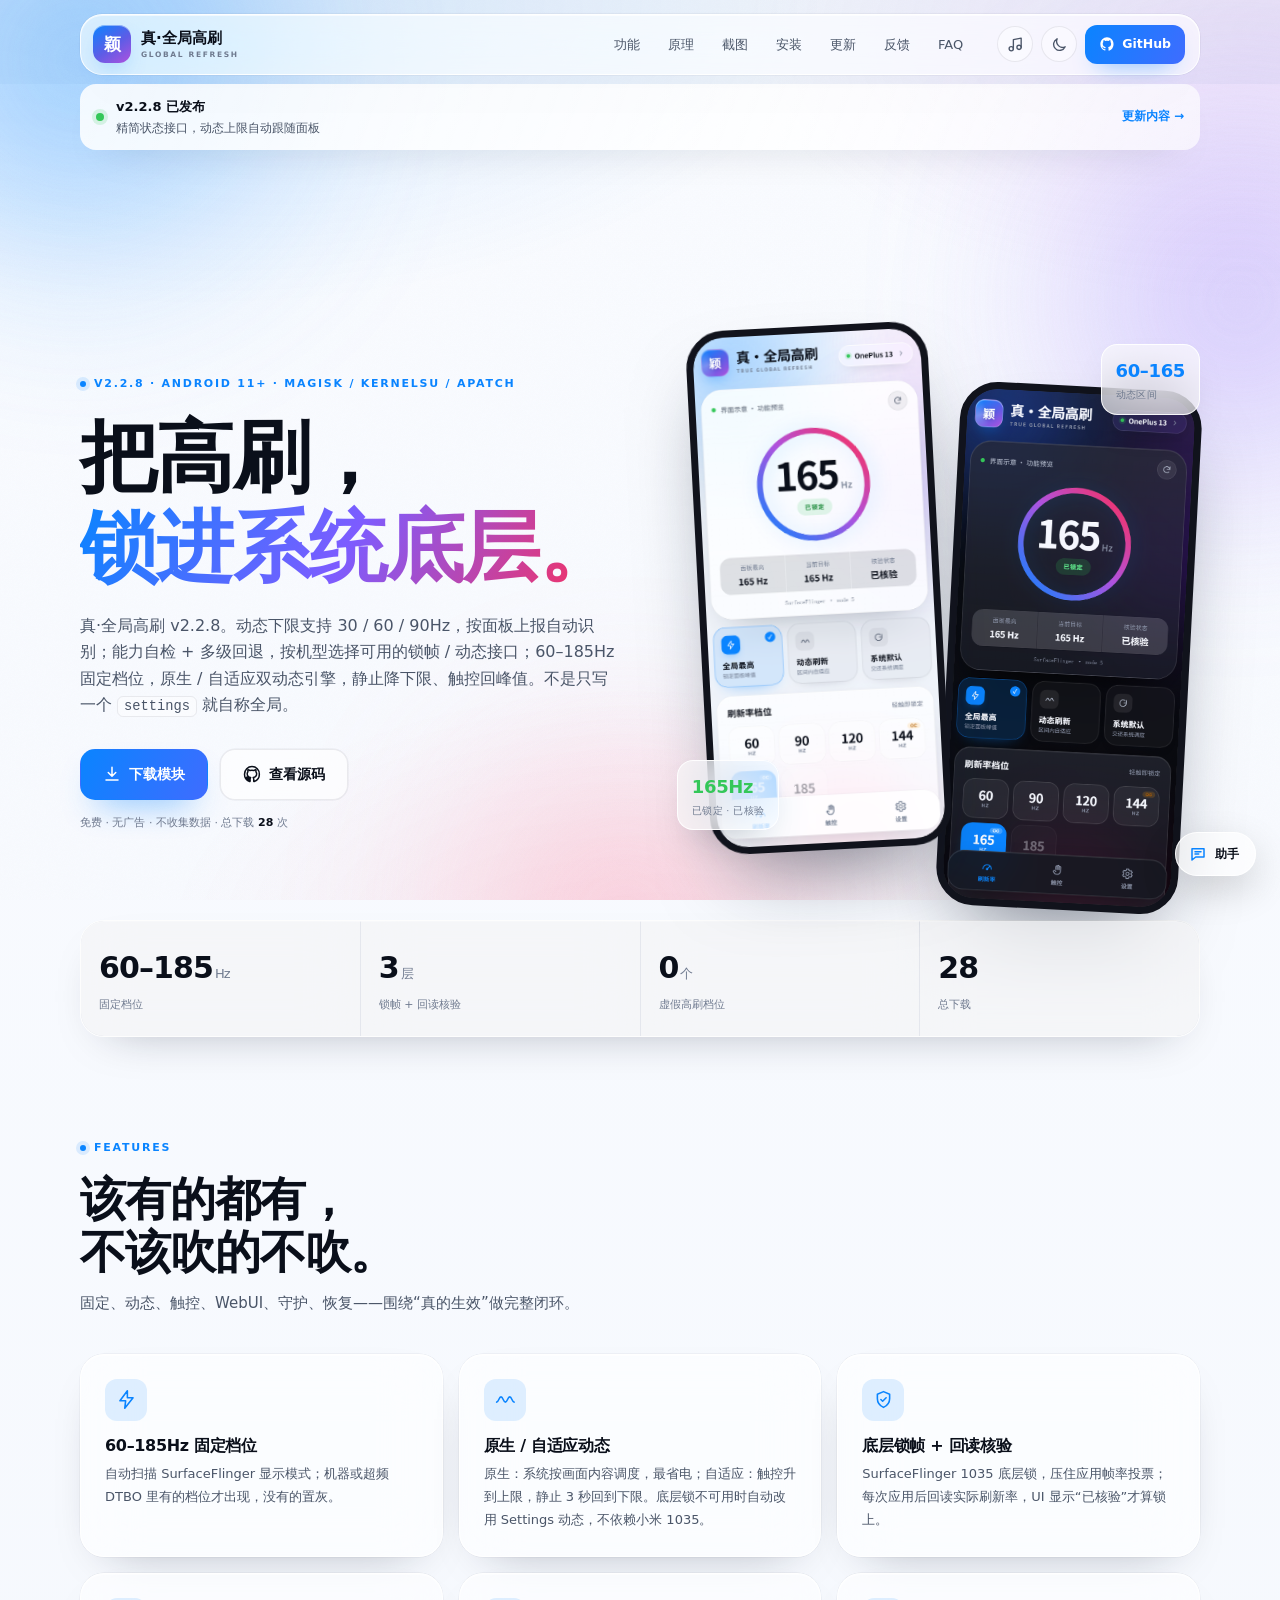
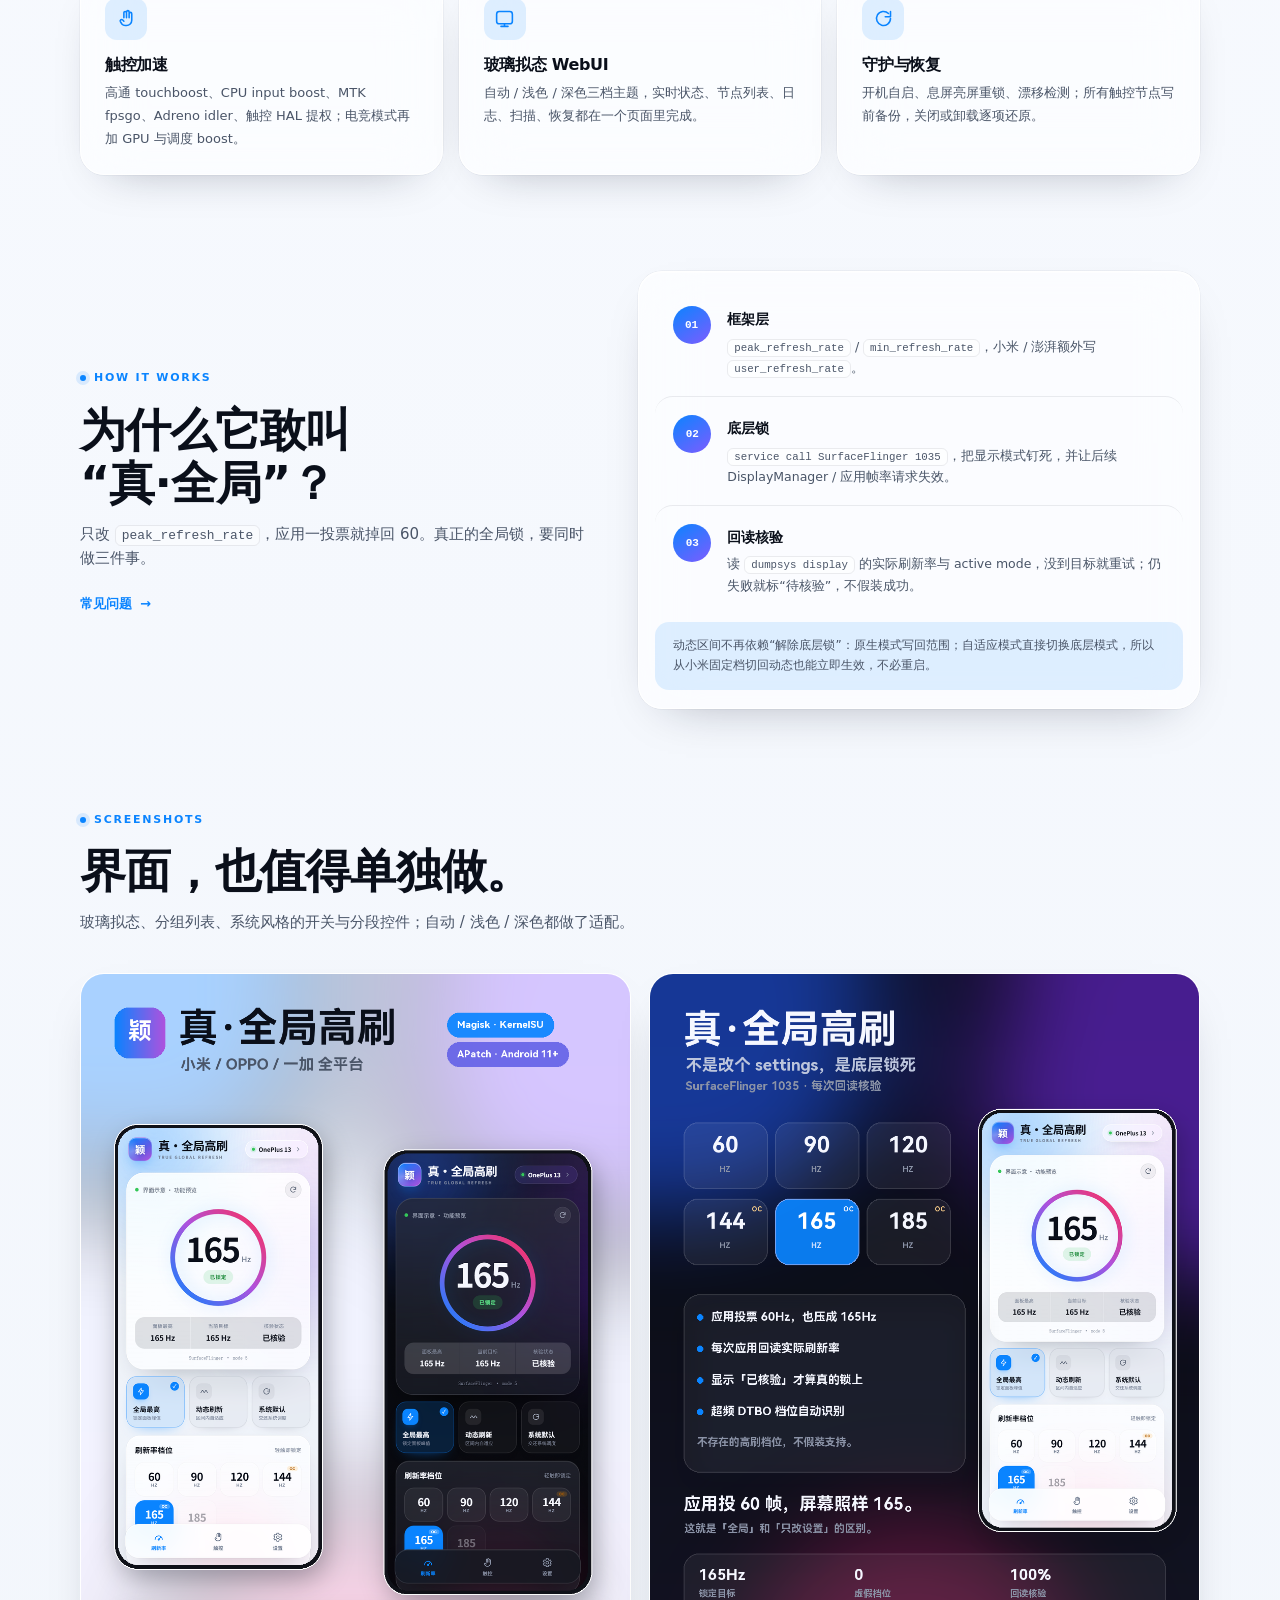
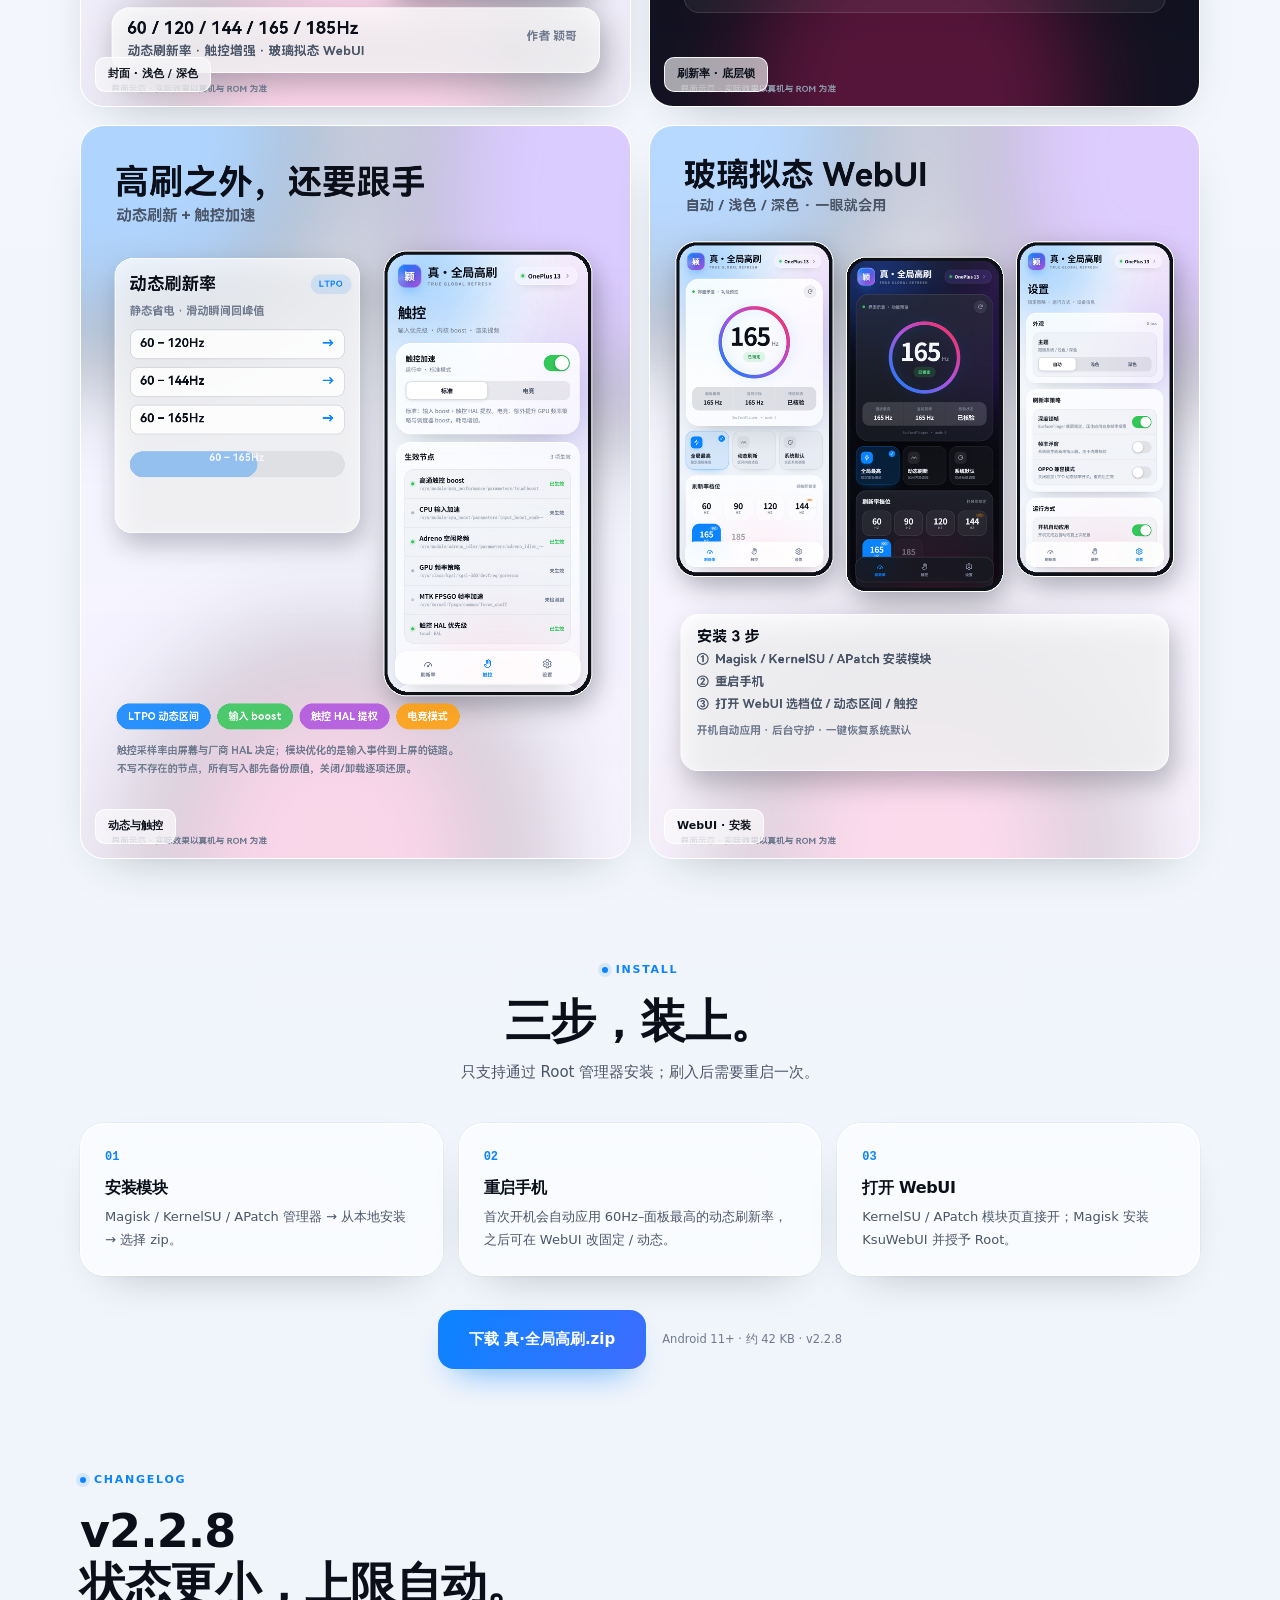
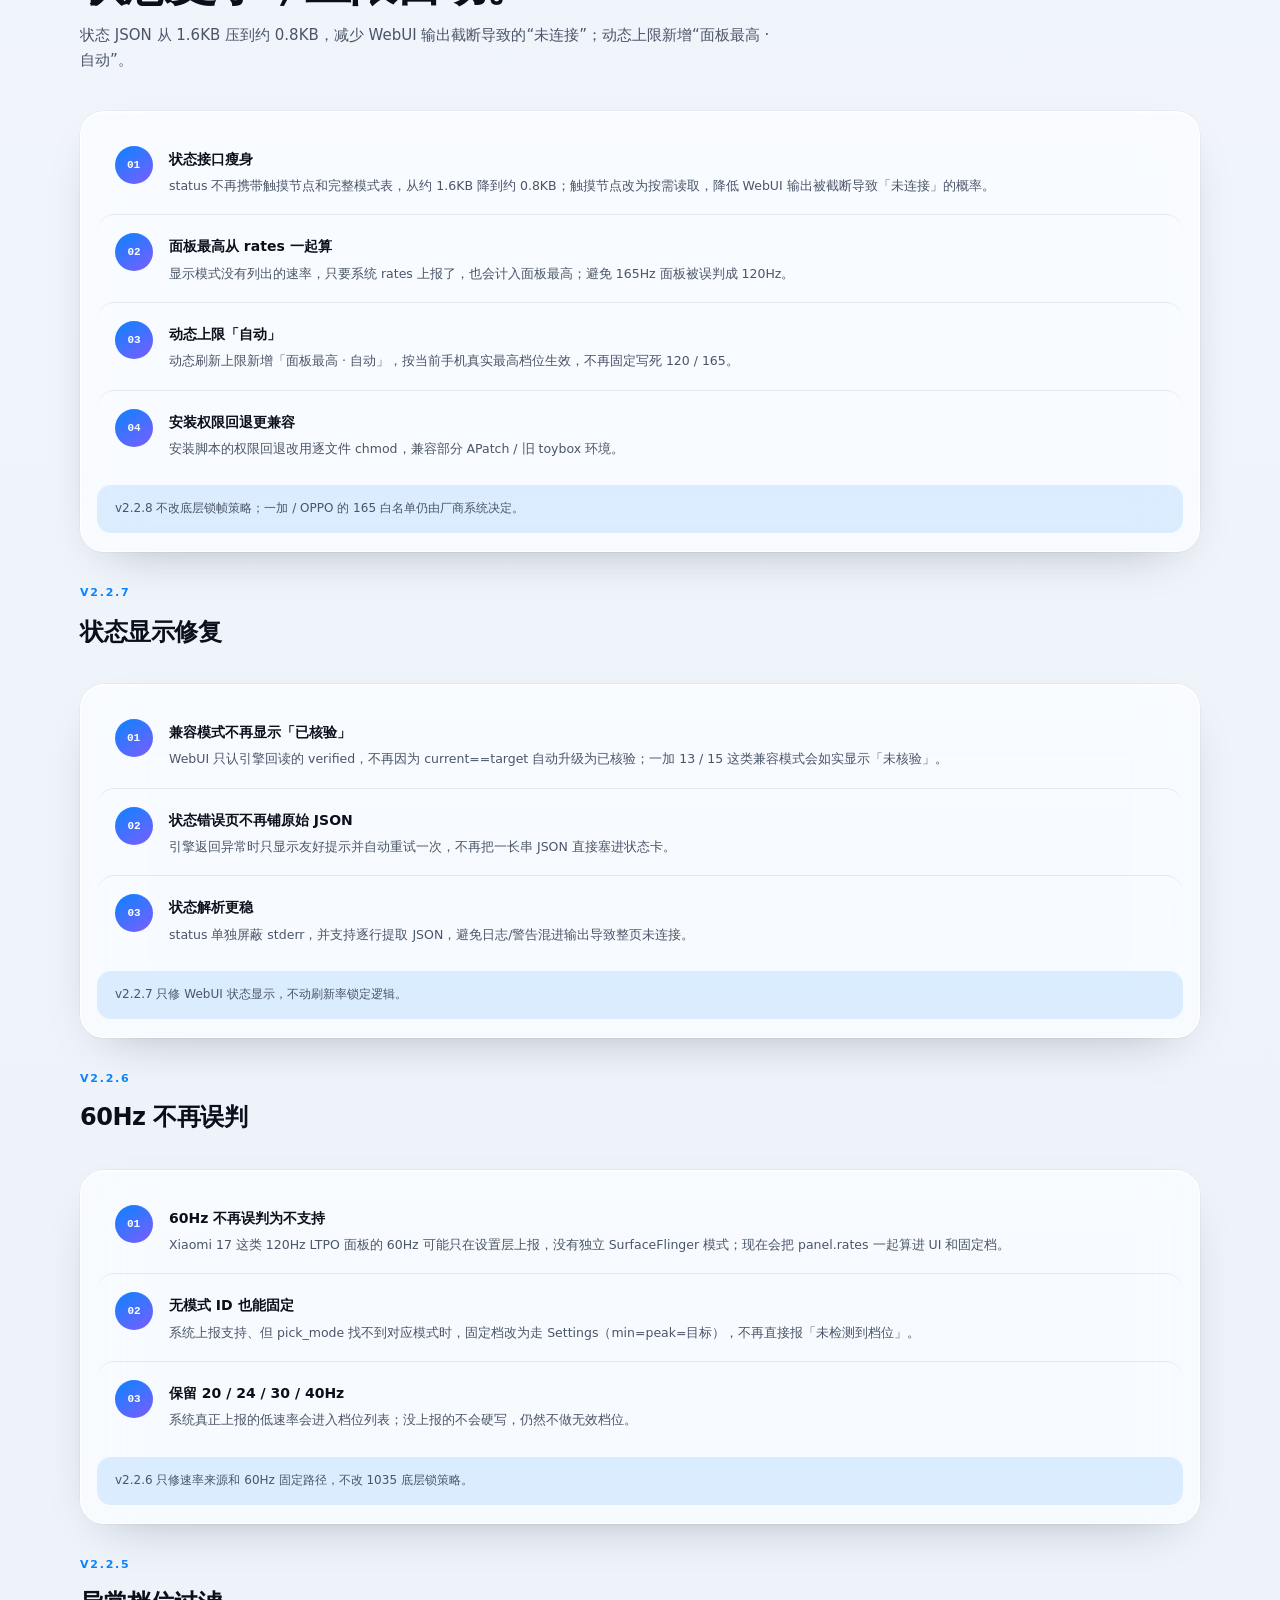
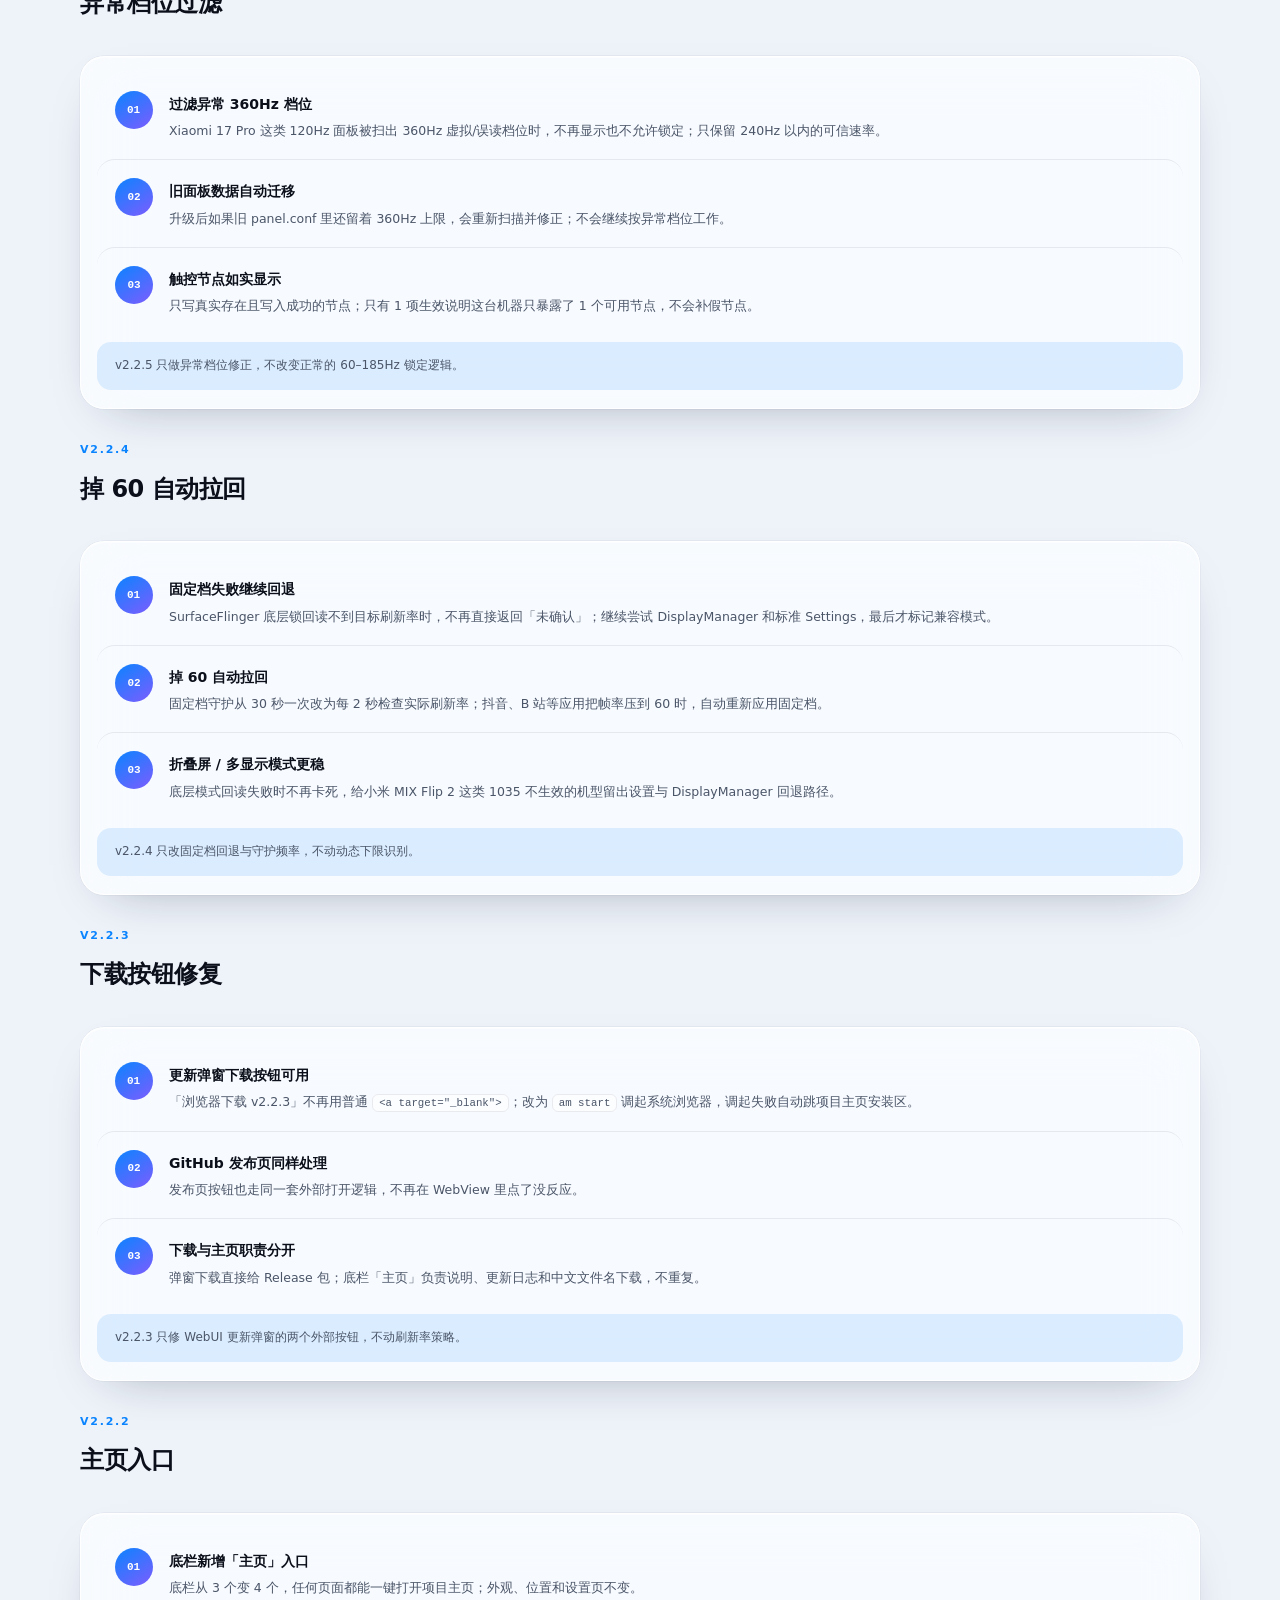
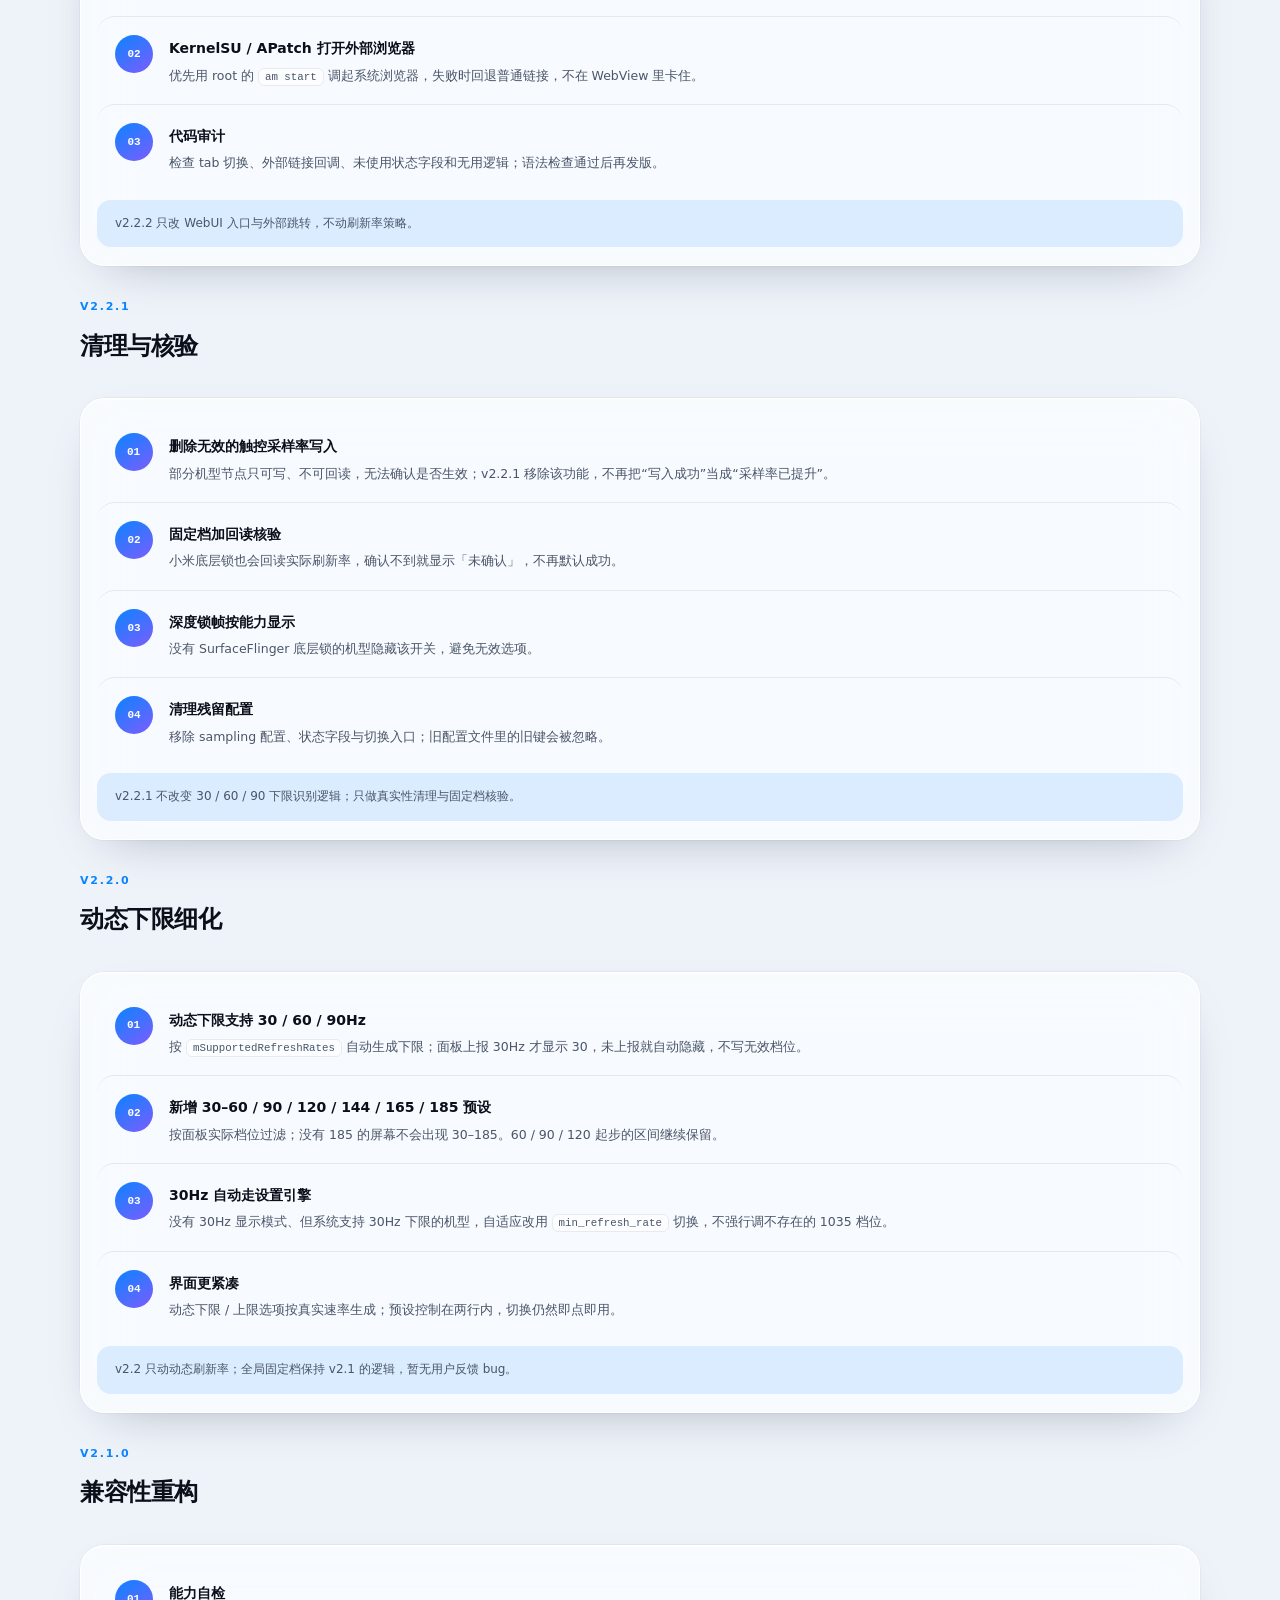
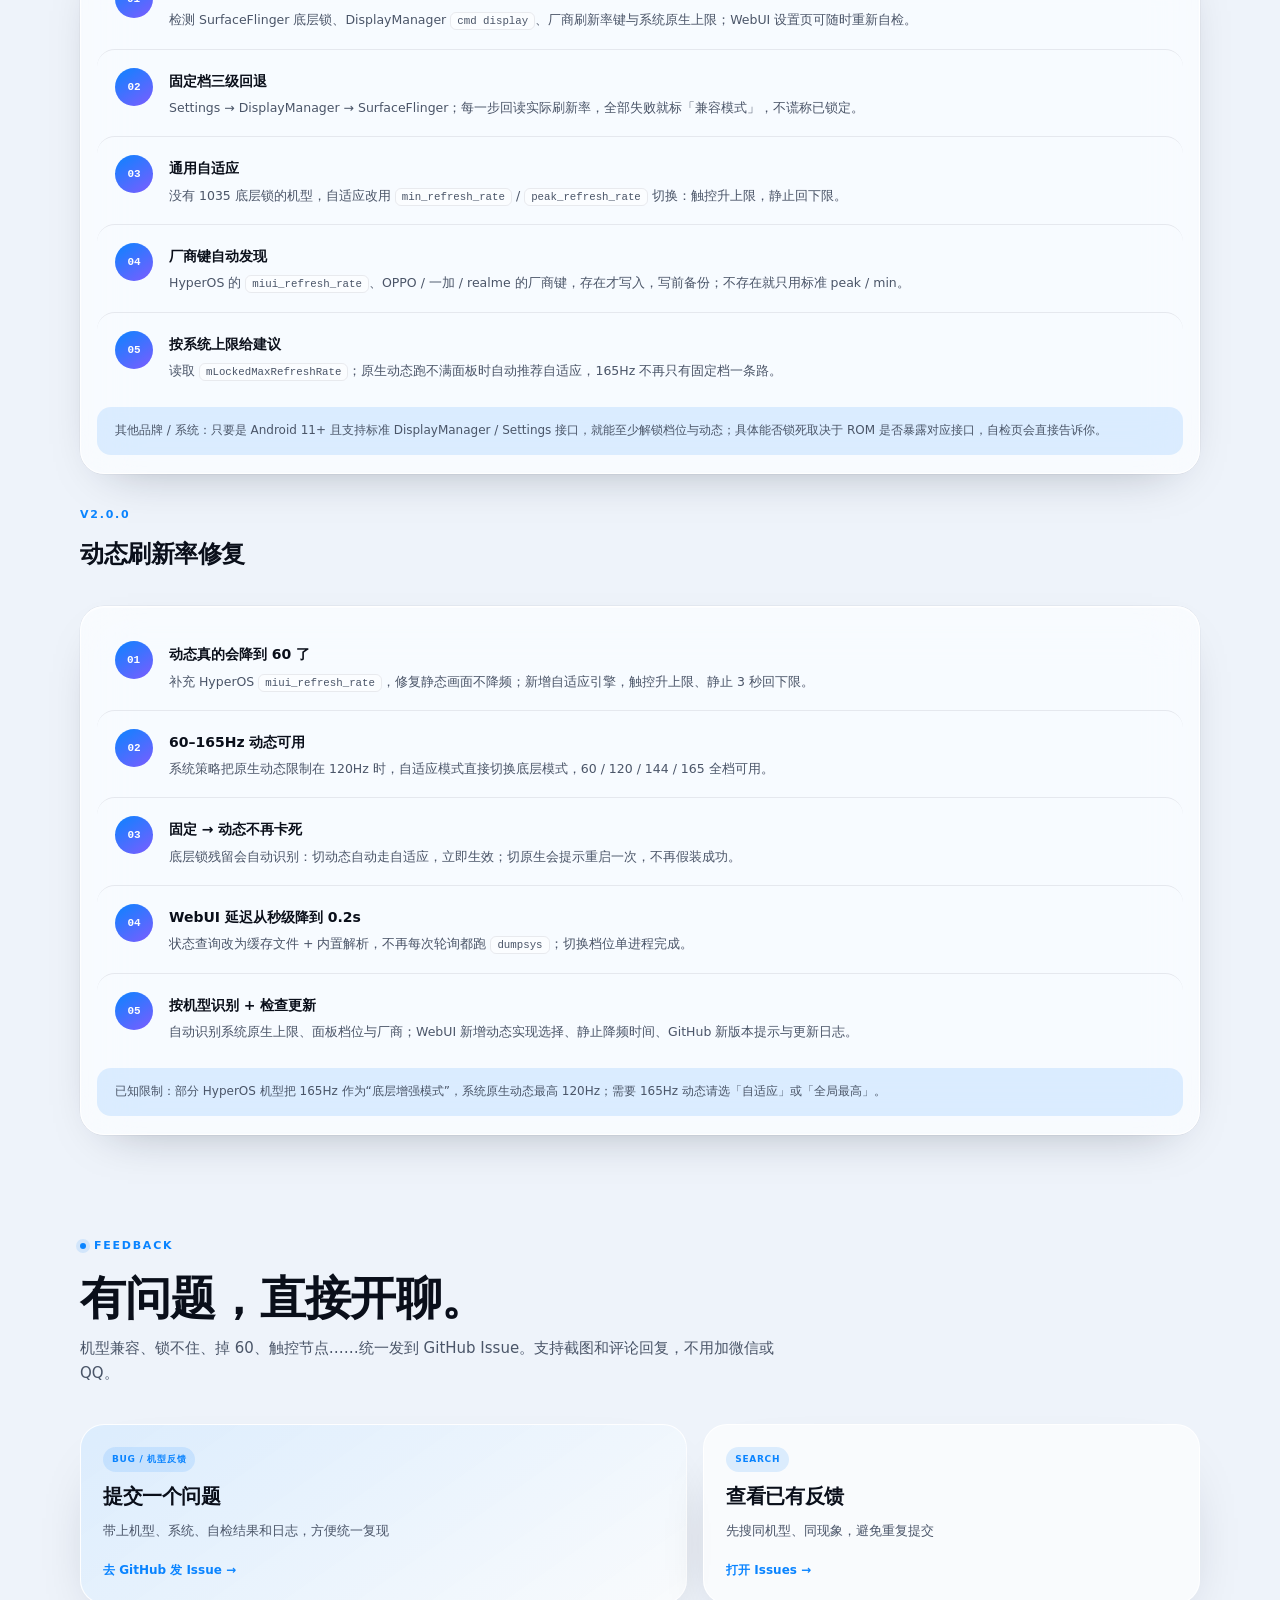
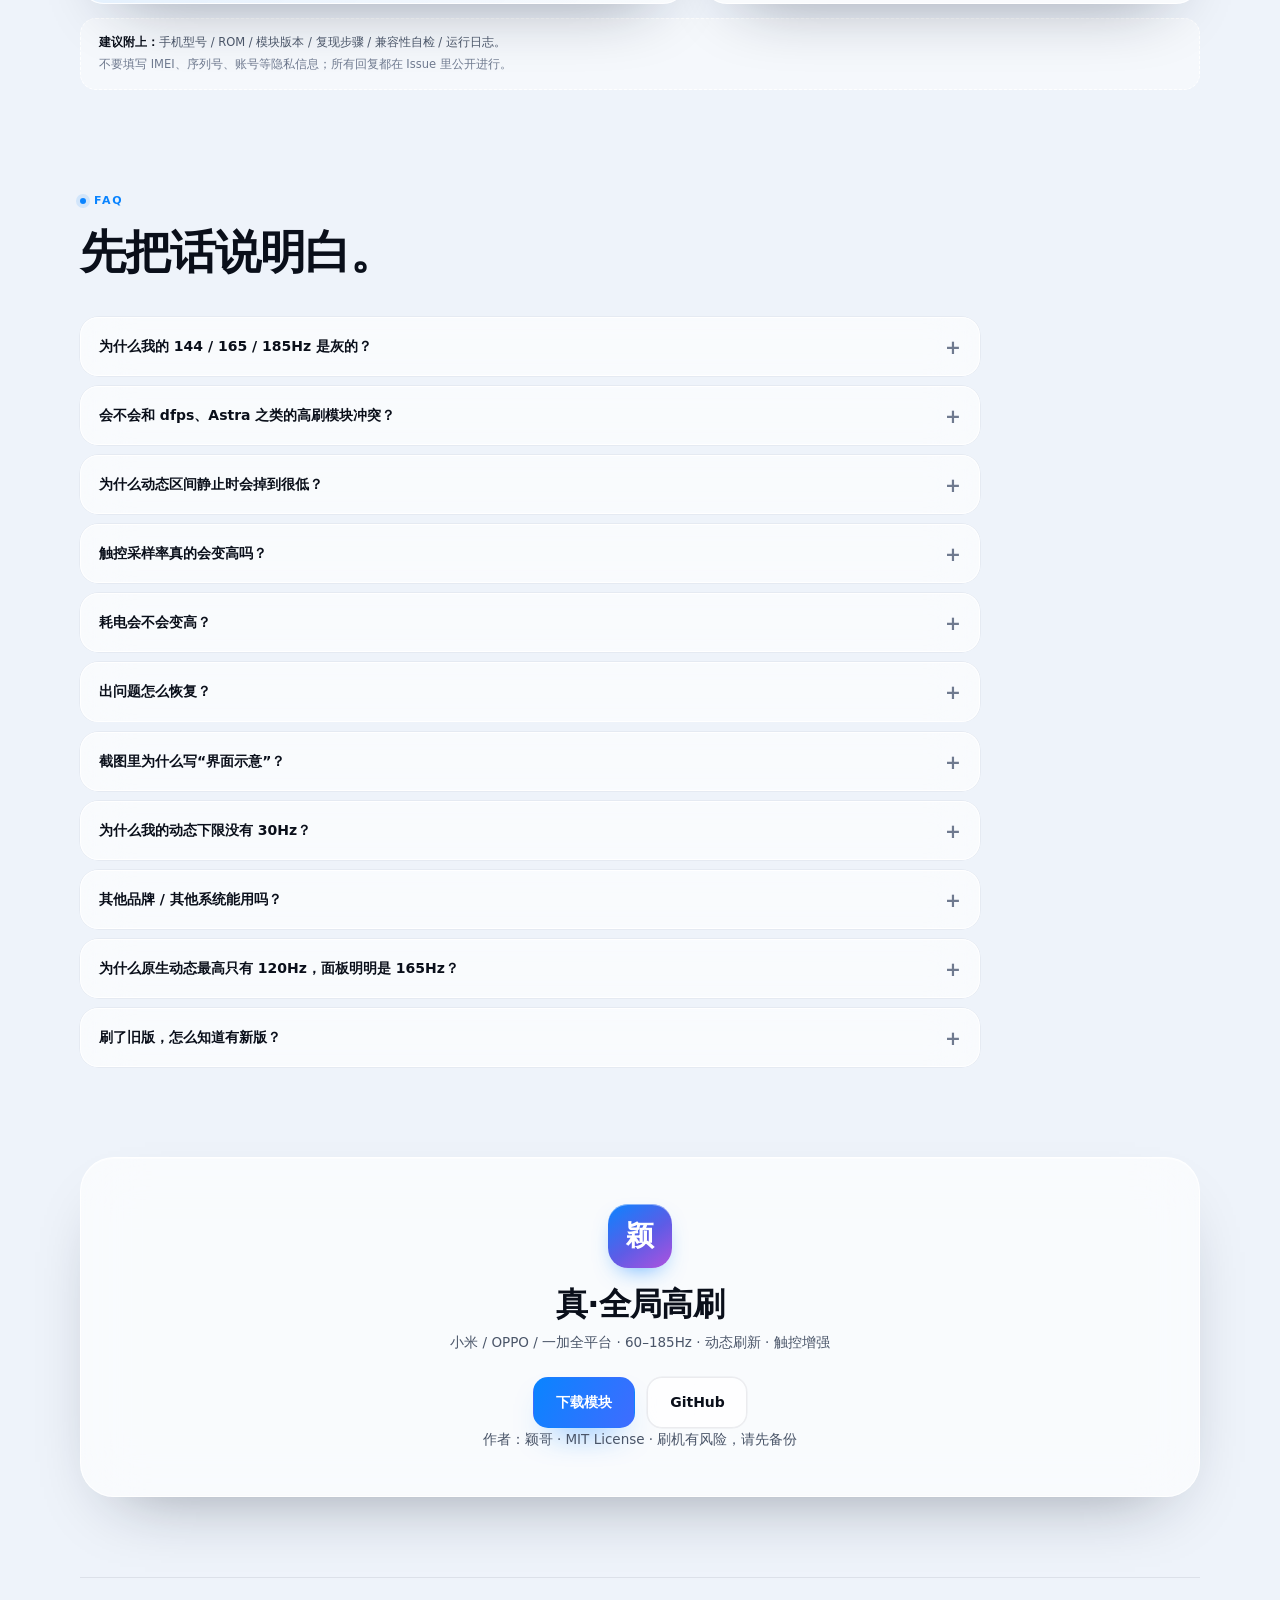
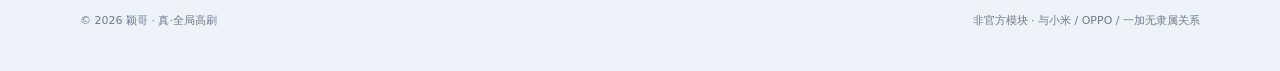
==== commit 71f1fdfe: "v2.2.8: compact status, rates-based max, auto dynamic max, portable install perms" ====
--- a/docs/index.html
+++ b/docs/index.html
@@ -4,7 +4,7 @@
 <meta charset="UTF-8">
 <meta name="viewport" content="width=device-width, initial-scale=1, viewport-fit=cover">
 <meta name="theme-color" content="#eef3fa" id="themeColor">
-<meta name="description" content="真·全局高刷 v2.2.7：小米 / OPPO / 一加 / realme 与通用机型，能力自检 + 多级回退，60–185Hz 固定档位，原生 / 自适应动态刷新率，触控加速与玻璃拟态 WebUI。">
+<meta name="description" content="真·全局高刷 v2.2.8：小米 / OPPO / 一加 / realme 与通用机型，能力自检 + 多级回退，60–185Hz 固定档位，原生 / 自适应动态刷新率，触控加速与玻璃拟态 WebUI。">
 <title>真·全局高刷 · 小米 / OPPO / 一加全平台</title>
 <link rel="stylesheet" href="style.css?v=20261103a">
 
@@ -75,16 +75,16 @@
 <main id="top">
   <div class="release-bar" id="releaseBar">
     <span class="rb-dot"></span>
-    <div><b id="releaseTitle">v2.2.7 已发布</b><em id="releaseDesc">修复 WebUI 状态误判与错误页原始 JSON</em></div>
+    <div><b id="releaseTitle">v2.2.8 已发布</b><em id="releaseDesc">精简状态接口，动态上限自动跟随面板</em></div>
     <a href="#changelog">更新内容 →</a>
   </div>
   <section class="hero">
     <div class="hero-copy">
-      <span class="eyebrow"><i></i> v2.2.7 · Android 11+ · Magisk / KernelSU / APatch</span>
+      <span class="eyebrow"><i></i> v2.2.8 · Android 11+ · Magisk / KernelSU / APatch</span>
       <h1>把高刷，<br><span>锁进系统底层。</span></h1>
-      <p class="lead">真·全局高刷 v2.2.7。动态下限支持 30 / 60 / 90Hz，按面板上报自动识别；能力自检 + 多级回退，按机型选择可用的锁帧 / 动态接口；60–185Hz 固定档位，原生 / 自适应双动态引擎，静止降下限、触控回峰值。不是只写一个 <code>settings</code> 就自称全局。</p>
+      <p class="lead">真·全局高刷 v2.2.8。动态下限支持 30 / 60 / 90Hz，按面板上报自动识别；能力自检 + 多级回退，按机型选择可用的锁帧 / 动态接口；60–185Hz 固定档位，原生 / 自适应双动态引擎，静止降下限、触控回峰值。不是只写一个 <code>settings</code> 就自称全局。</p>
       <div class="cta">
-        <a class="btn blue" href="assets/真·全局高刷.zip?v=2.2.7&amp;src=page" download="真·全局高刷.zip" data-dl="hfr">
+        <a class="btn blue" href="assets/真·全局高刷.zip?v=2.2.8&amp;src=page" download="真·全局高刷.zip" data-dl="hfr">
           <svg viewBox="0 0 24 24"><path d="M12 3v12M7 10l5 5 5-5M4 20h16"/></svg>
           下载模块
         </a>
@@ -201,16 +201,39 @@
       <div class="step card reveal"><b>03</b><h3>打开 WebUI</h3><p>KernelSU / APatch 模块页直接开；Magisk 安装 KsuWebUI 并授予 Root。</p></div>
     </div>
     <div class="install-cta reveal">
-      <a class="btn blue big" href="assets/真·全局高刷.zip?v=2.2.7&amp;src=page" download="真·全局高刷.zip" data-dl="hfr">下载 真·全局高刷.zip</a>
-      <span>Android 11+ · 约 42 KB · v2.2.7</span>
+      <a class="btn blue big" href="assets/真·全局高刷.zip?v=2.2.8&amp;src=page" download="真·全局高刷.zip" data-dl="hfr">下载 真·全局高刷.zip</a>
+      <span>Android 11+ · 约 42 KB · v2.2.8</span>
     </div>
   </section>
 
   <section class="section" id="changelog">
     <div class="sec-head reveal">
       <span class="eyebrow"><i></i> CHANGELOG</span>
-      <h2>v2.2.7<br>状态显示修复。</h2>
-      <p>修复 WebUI 把“兼容模式”误显示为“已核验”；状态数据异常时不再把原始 JSON 直接铺在页面上。</p>
+      <h2>v2.2.8<br>状态更小，上限自动。</h2>
+      <p>状态 JSON 从 1.6KB 压到约 0.8KB，减少 WebUI 输出截断导致的“未连接”；动态上限新增“面板最高 · 自动”。</p>
+    </div>
+    <div class="lock-card card reveal" style="margin-bottom:20px">
+      <div class="lock-row">
+        <span class="num">01</span>
+        <div><b>状态接口瘦身</b><p>status 不再携带触摸节点和完整模式表，从约 1.6KB 降到约 0.8KB；触摸节点改为按需读取，降低 WebUI 输出被截断导致「未连接」的概率。</p></div>
+      </div>
+      <div class="lock-row">
+        <span class="num">02</span>
+        <div><b>面板最高从 rates 一起算</b><p>显示模式没有列出的速率，只要系统 rates 上报了，也会计入面板最高；避免 165Hz 面板被误判成 120Hz。</p></div>
+      </div>
+      <div class="lock-row">
+        <span class="num">03</span>
+        <div><b>动态上限「自动」</b><p>动态刷新上限新增「面板最高 · 自动」，按当前手机真实最高档位生效，不再固定写死 120 / 165。</p></div>
+      </div>
+      <div class="lock-row">
+        <span class="num">04</span>
+        <div><b>安装权限回退更兼容</b><p>安装脚本的权限回退改用逐文件 chmod，兼容部分 APatch / 旧 toybox 环境。</p></div>
+      </div>
+      <p class="lock-note">v2.2.8 不改底层锁帧策略；一加 / OPPO 的 165 白名单仍由厂商系统决定。</p>
+    </div>
+    <div class="sec-head reveal" style="padding-top:6px">
+      <span class="eyebrow">v2.2.7</span>
+      <h2 style="font-size:24px">状态显示修复</h2>
     </div>
     <div class="lock-card card reveal" style="margin-bottom:20px">
       <div class="lock-row">
@@ -476,7 +499,7 @@
       <h2>真·全局高刷</h2>
       <p>小米 / OPPO / 一加全平台 · 60–185Hz · 动态刷新 · 触控增强</p>
       <div class="cta center">
-        <a class="btn blue" href="assets/真·全局高刷.zip?v=2.2.7&amp;src=page" download="真·全局高刷.zip" data-dl="hfr">下载模块</a>
+        <a class="btn blue" href="assets/真·全局高刷.zip?v=2.2.8&amp;src=page" download="真·全局高刷.zip" data-dl="hfr">下载模块</a>
         <a class="btn glass" data-repo href="https://github.com/yingge-dev/global-hfr" target="_blank" rel="noopener">GitHub</a>
       </div>
       <p class="tiny">作者：颖哥 · MIT License · 刷机有风险，请先备份</p>
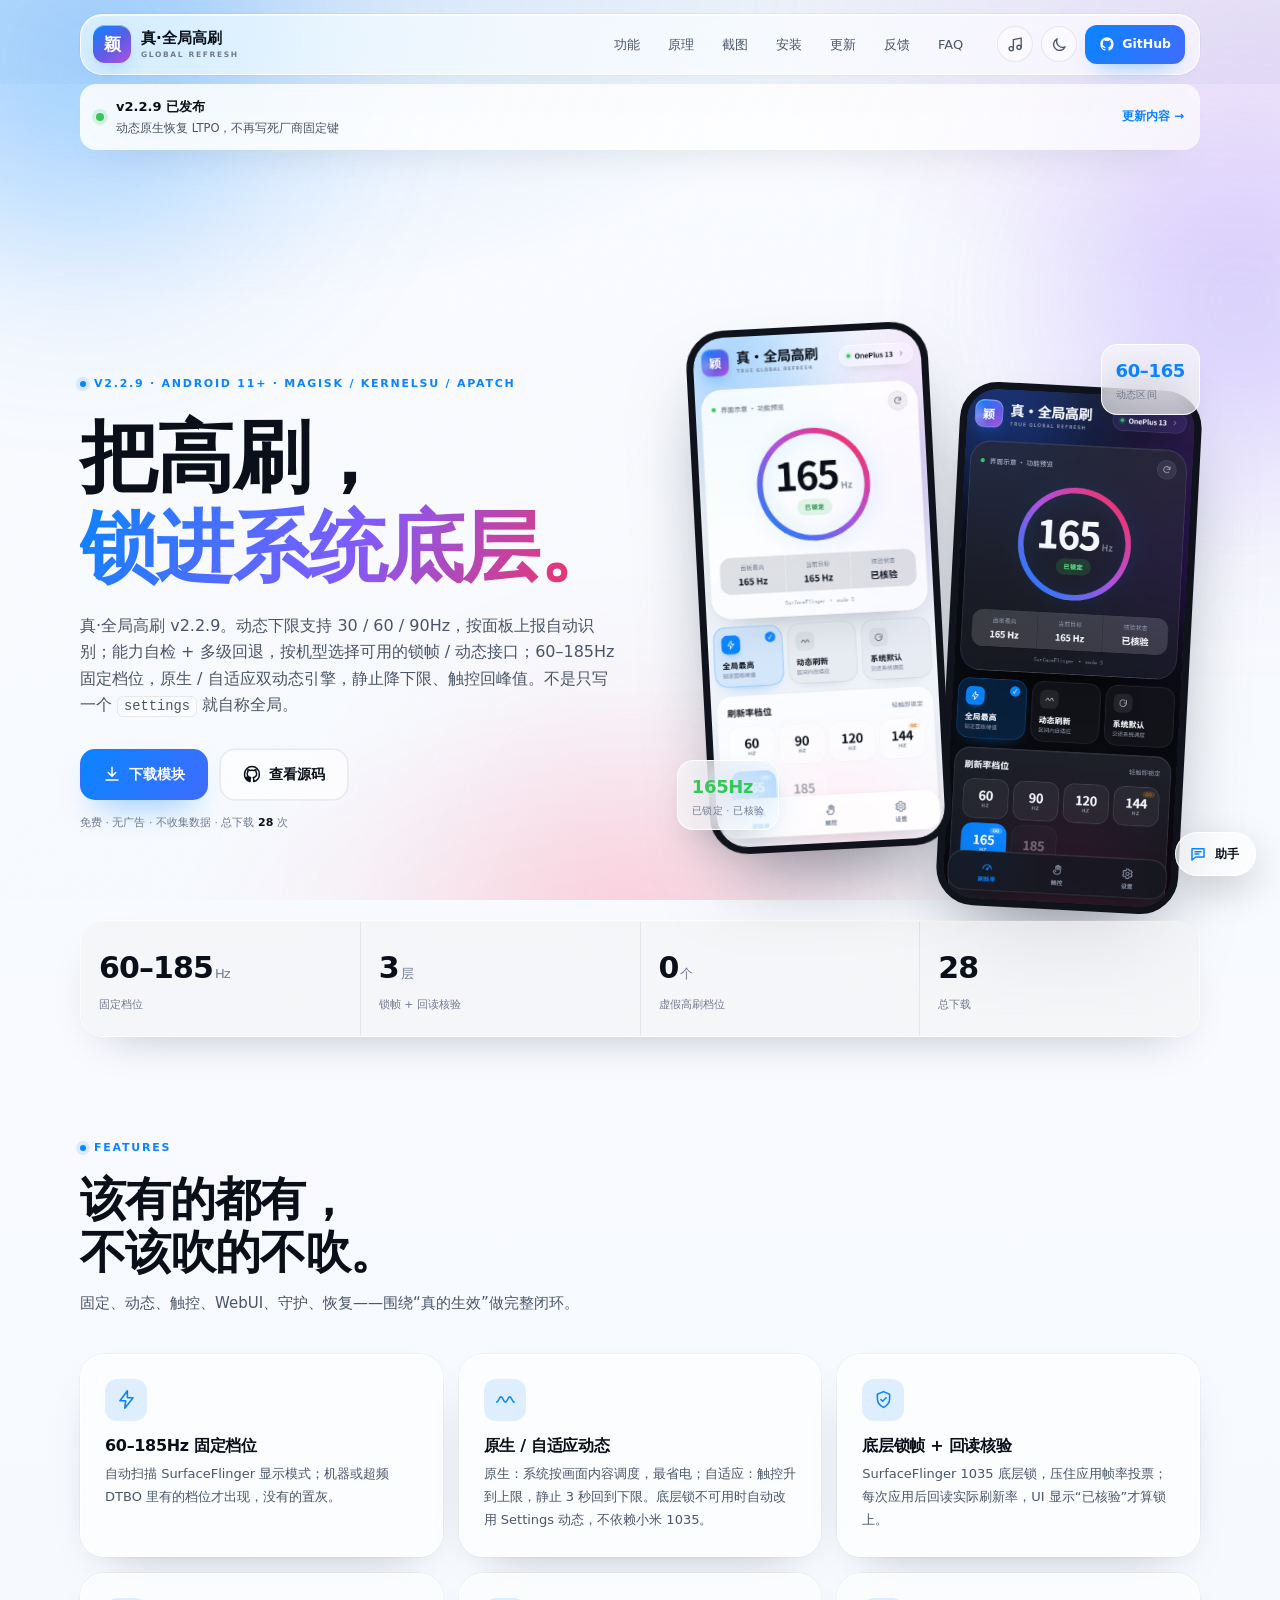
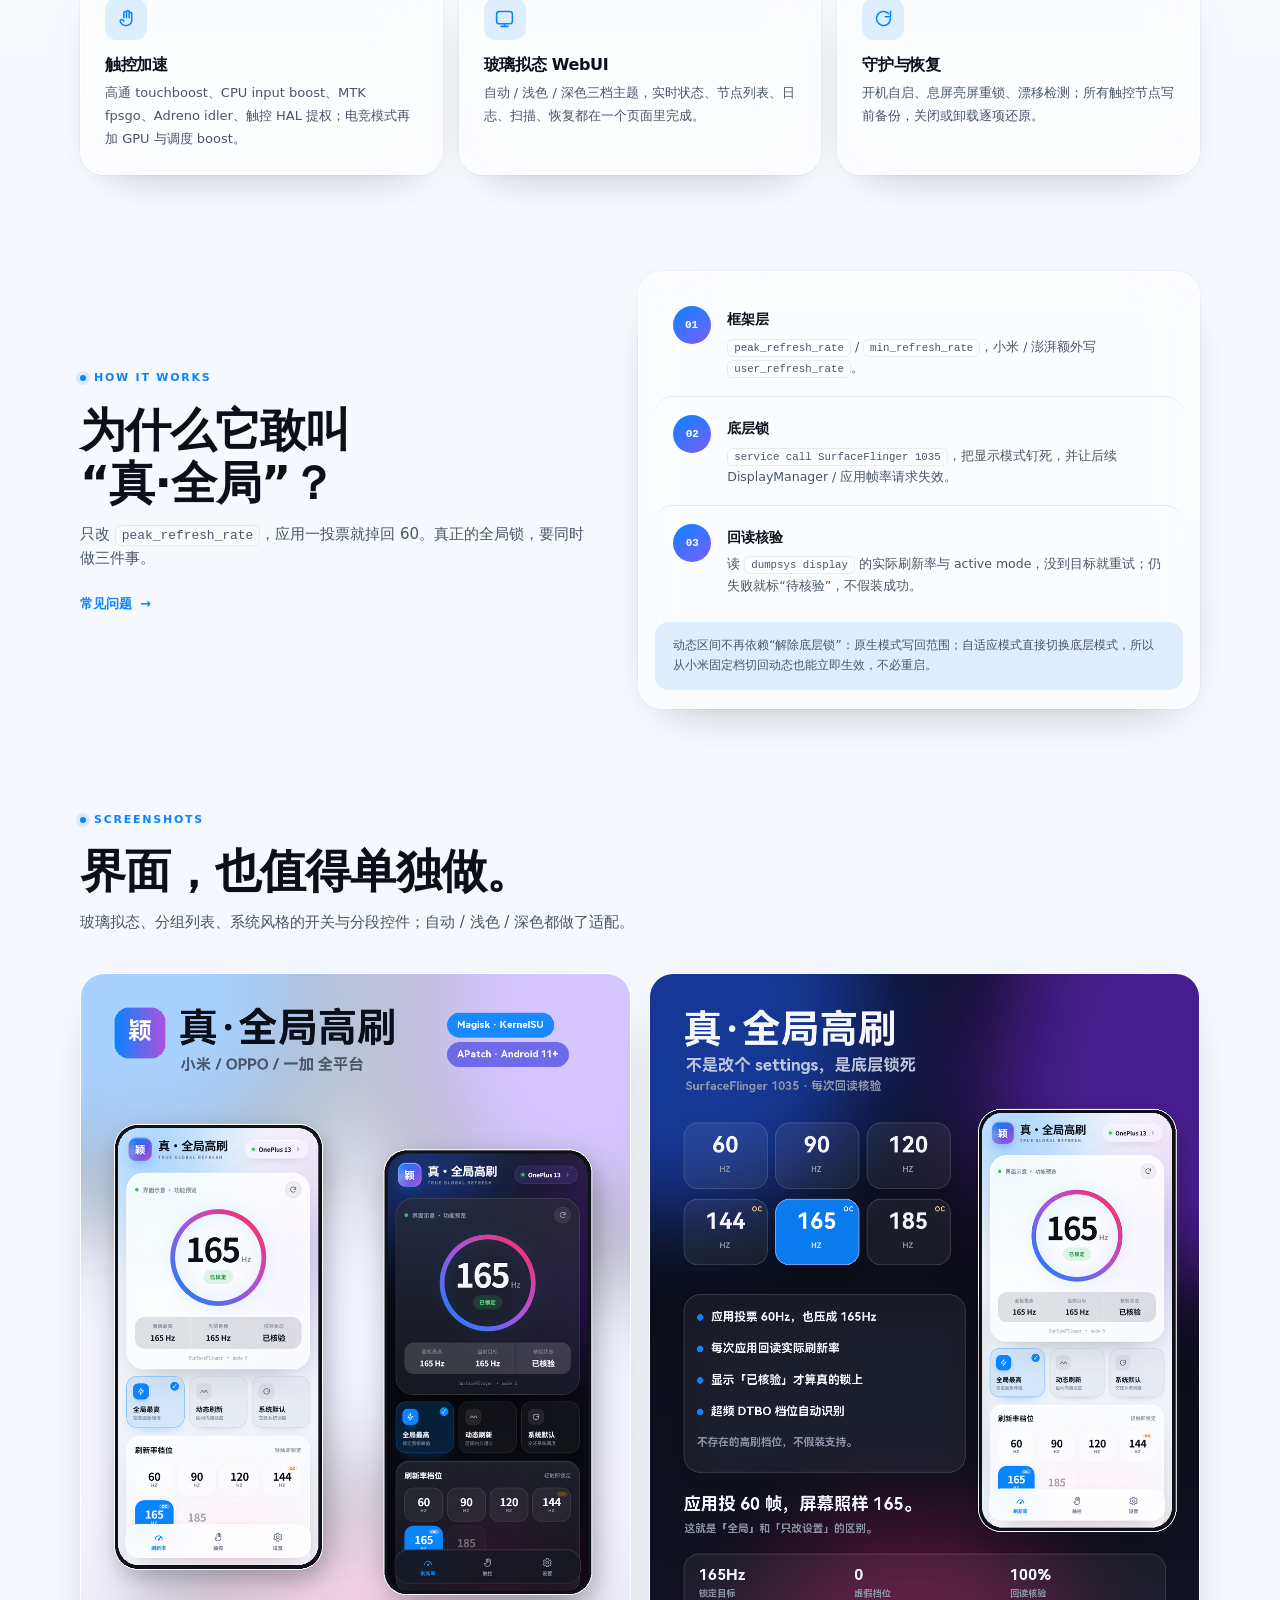
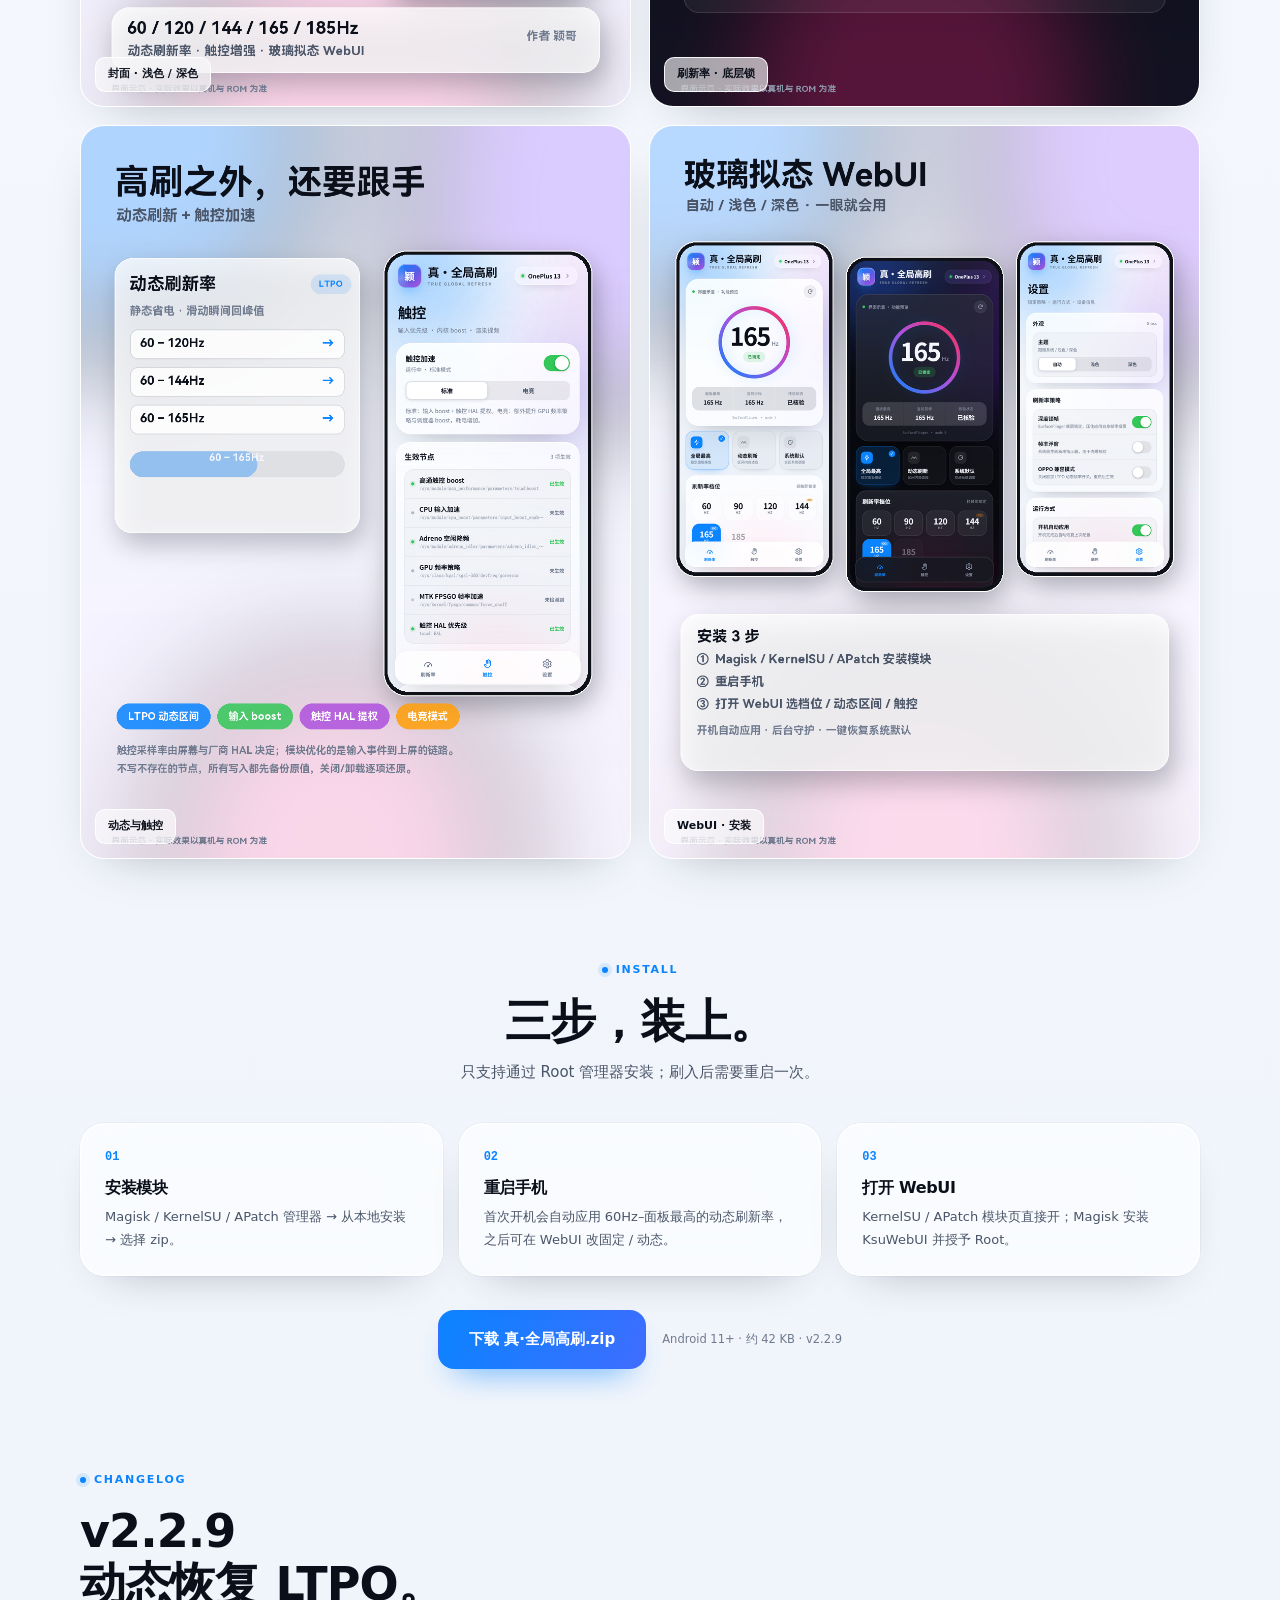
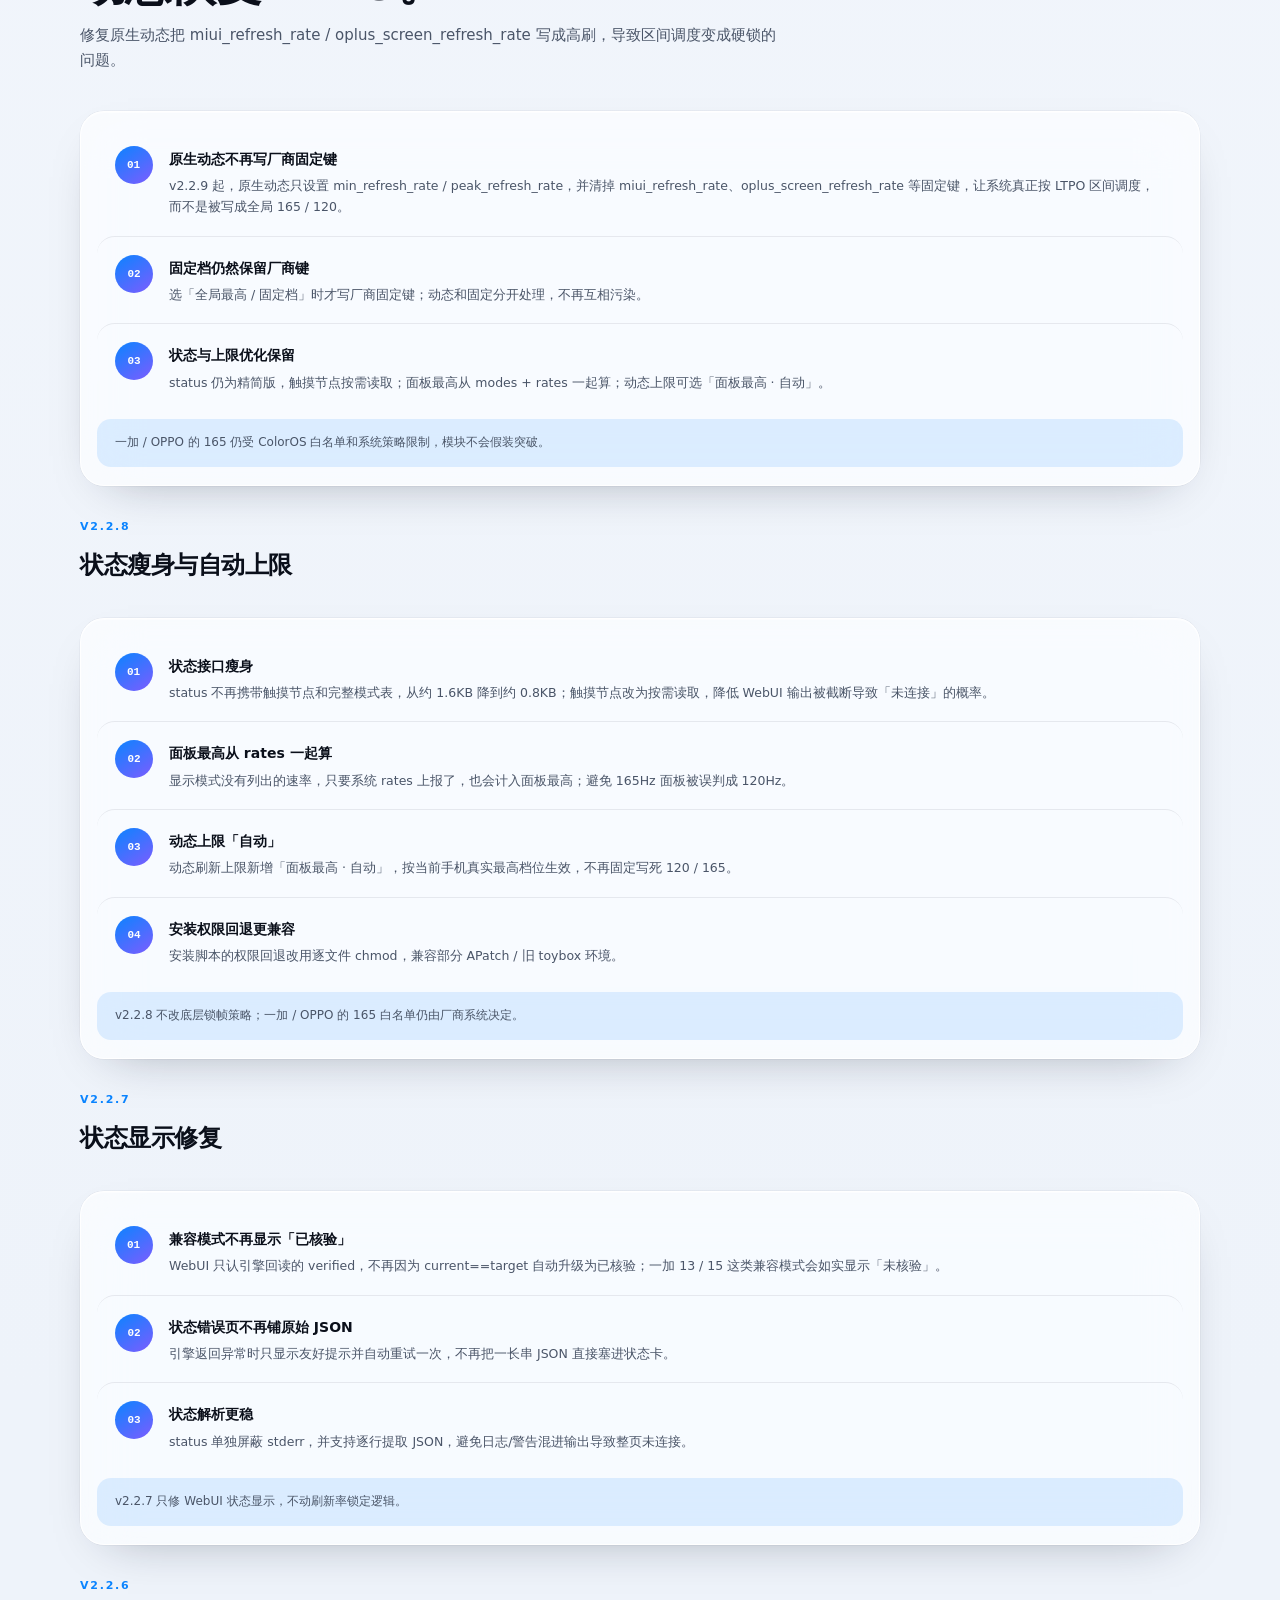
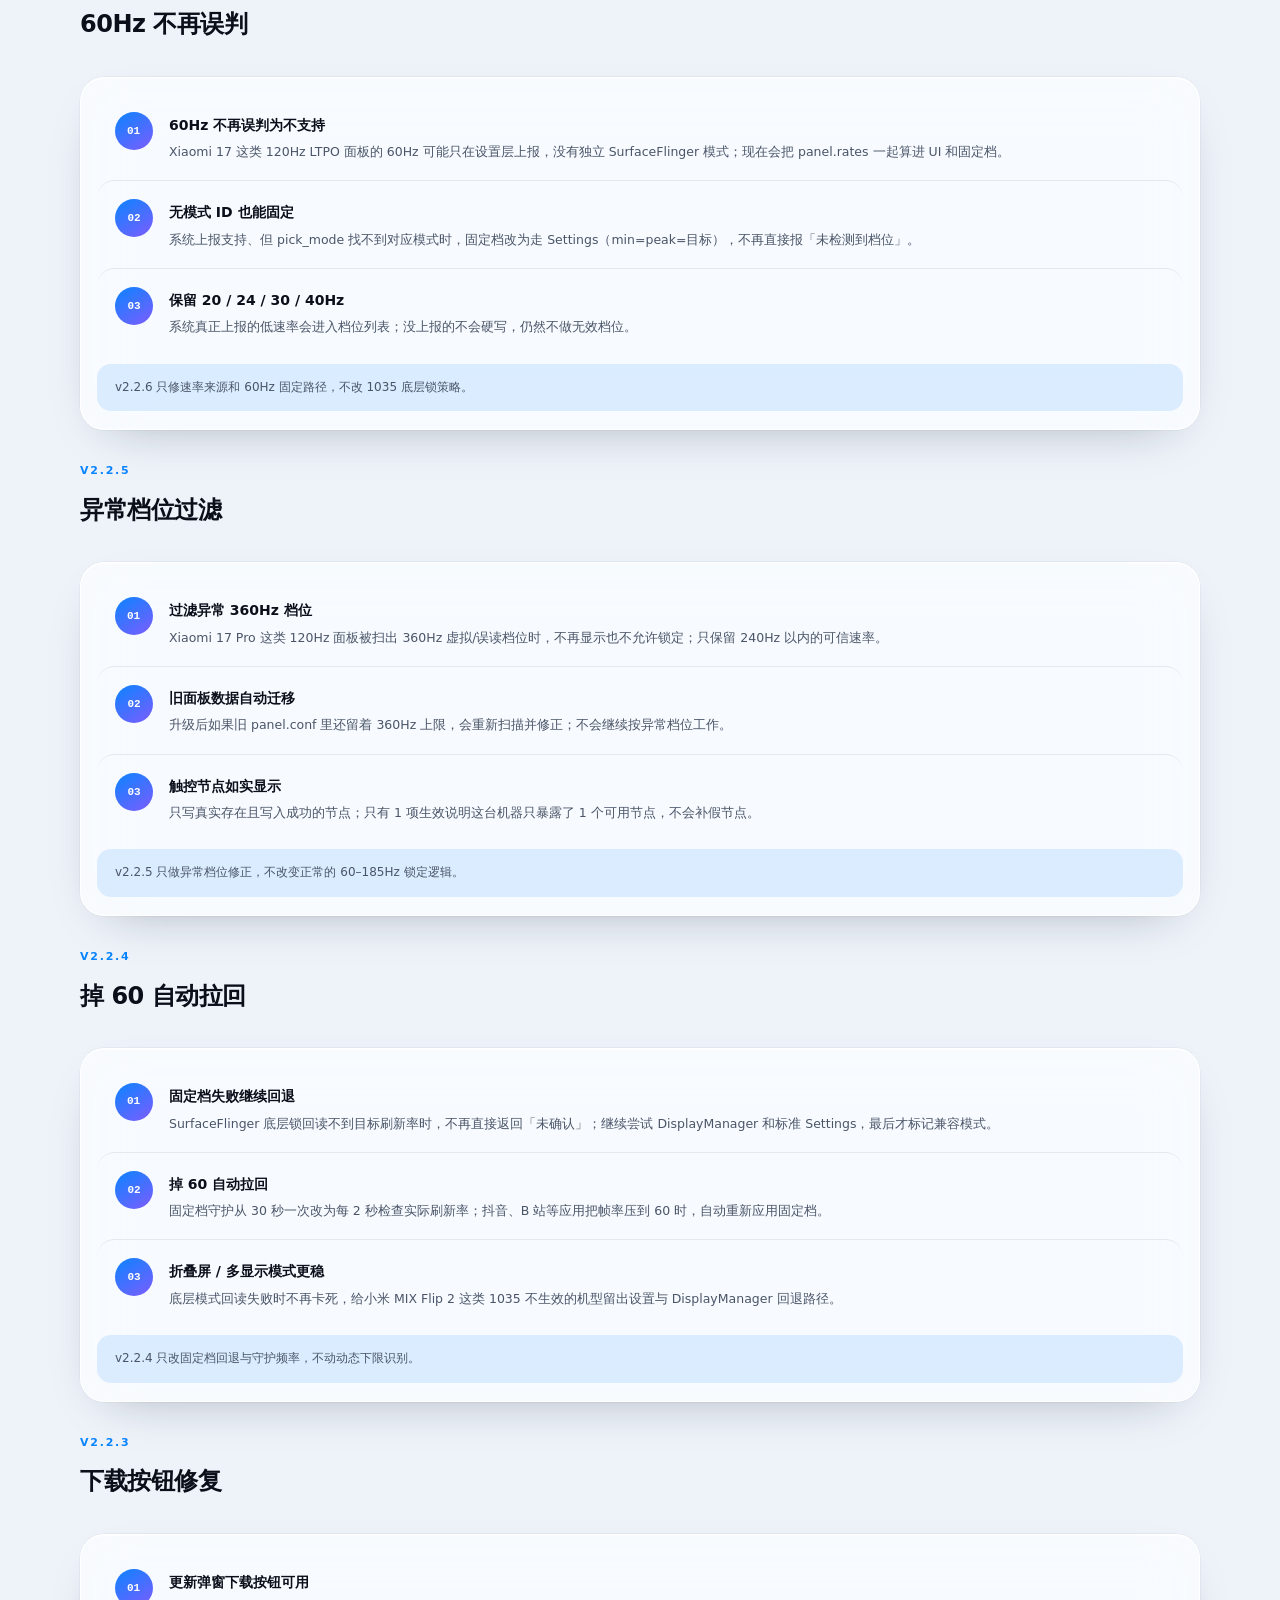
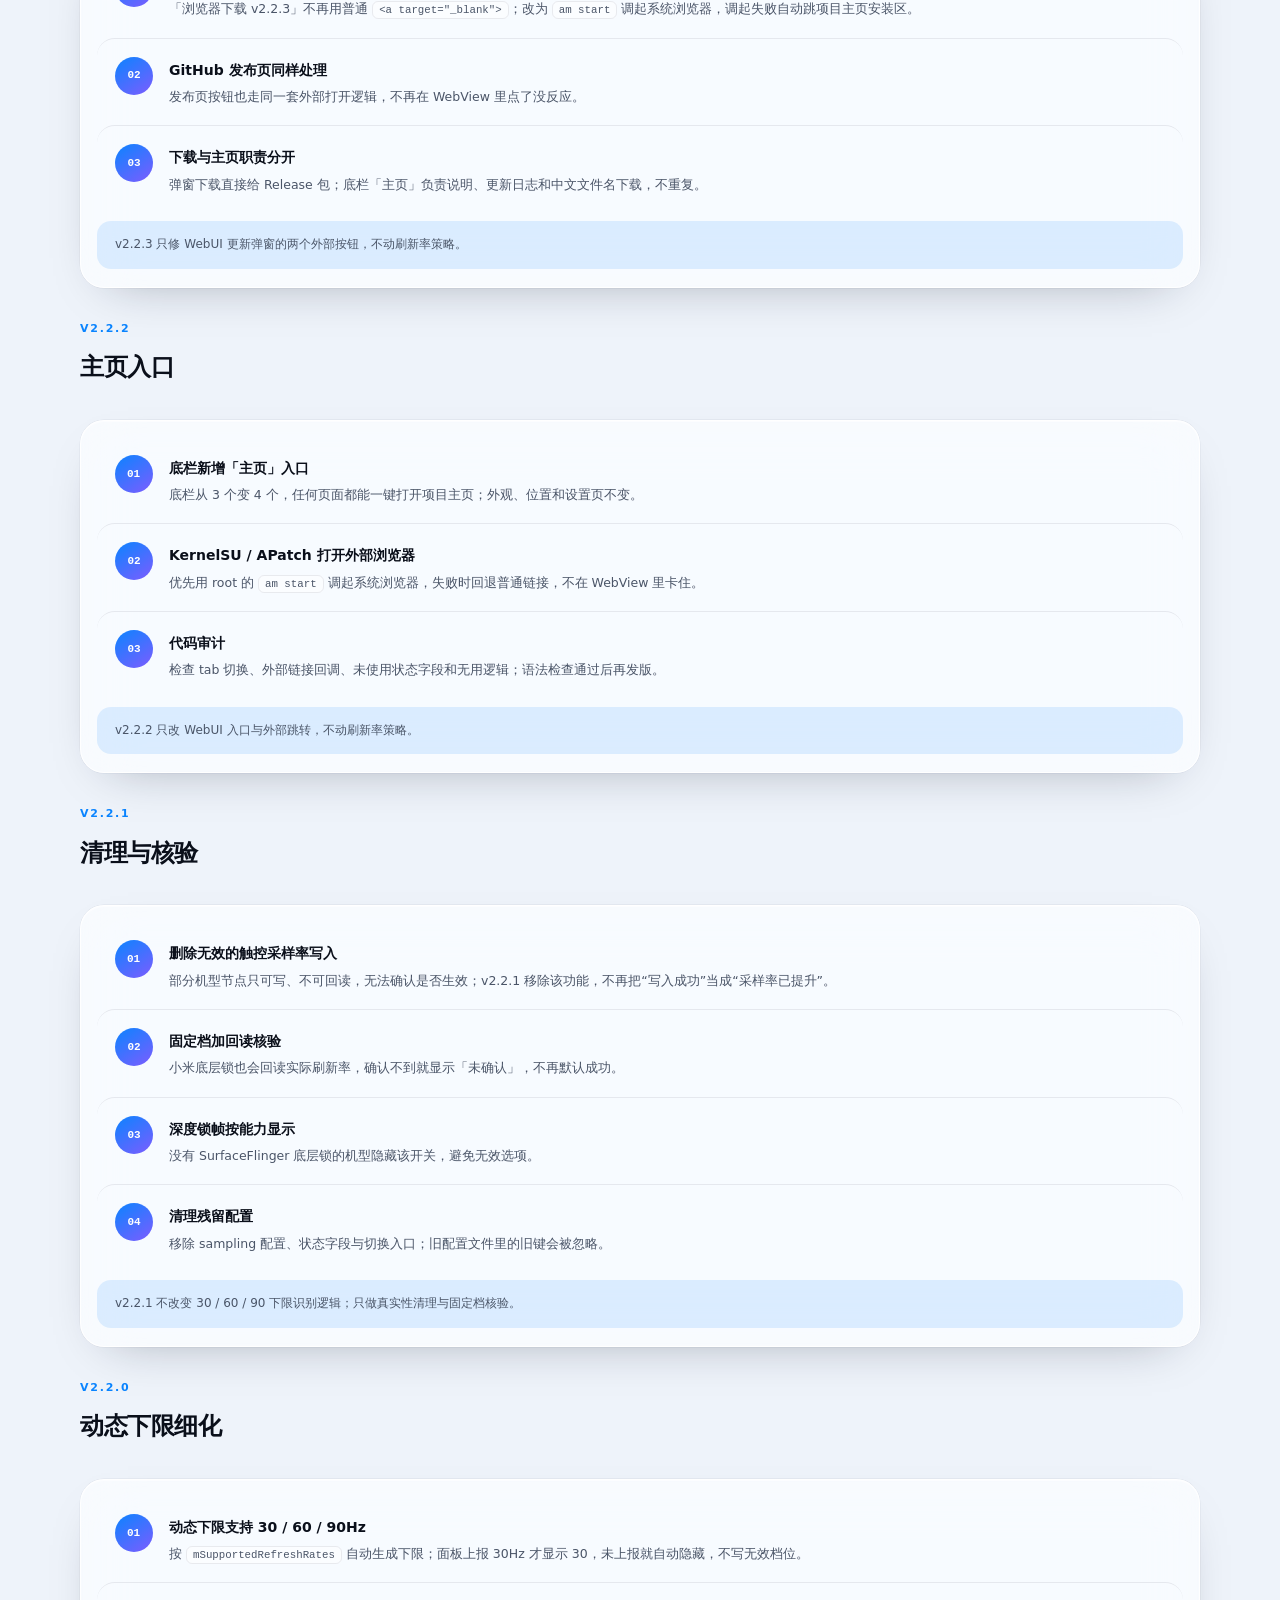
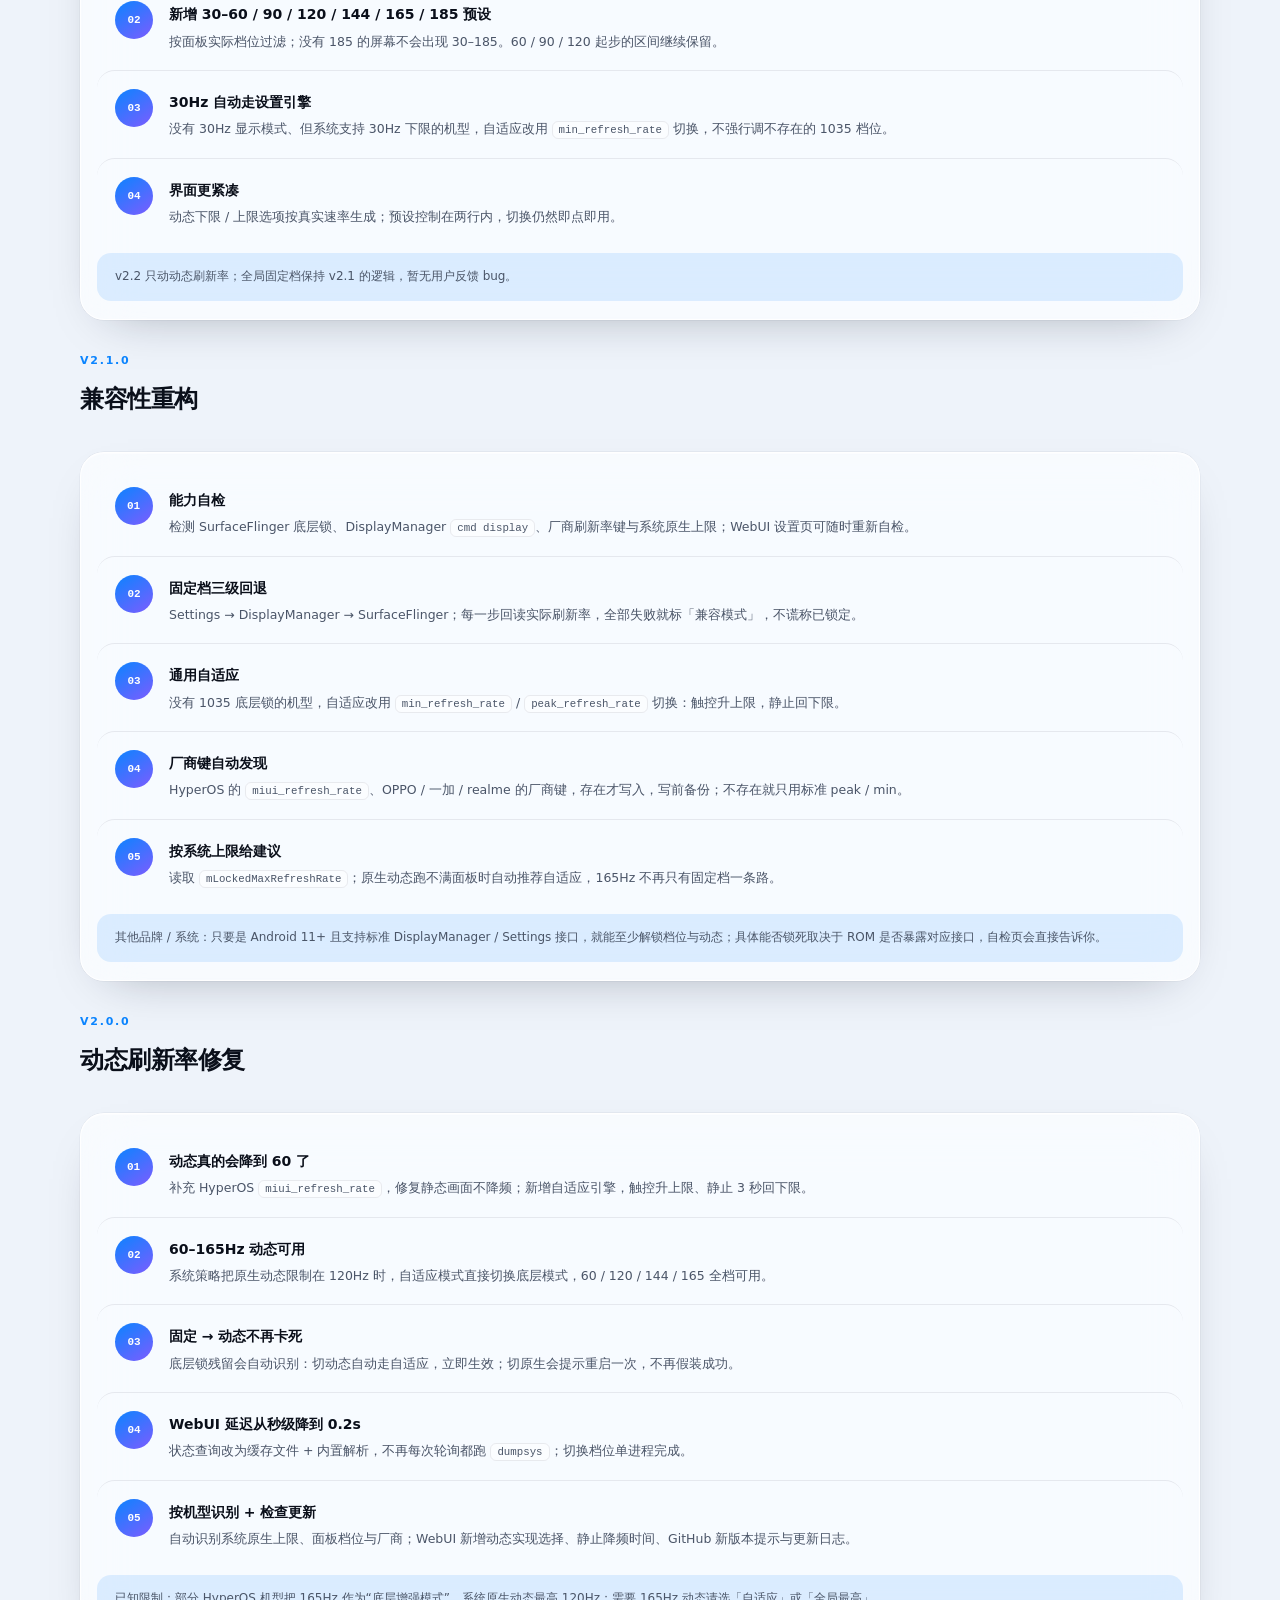
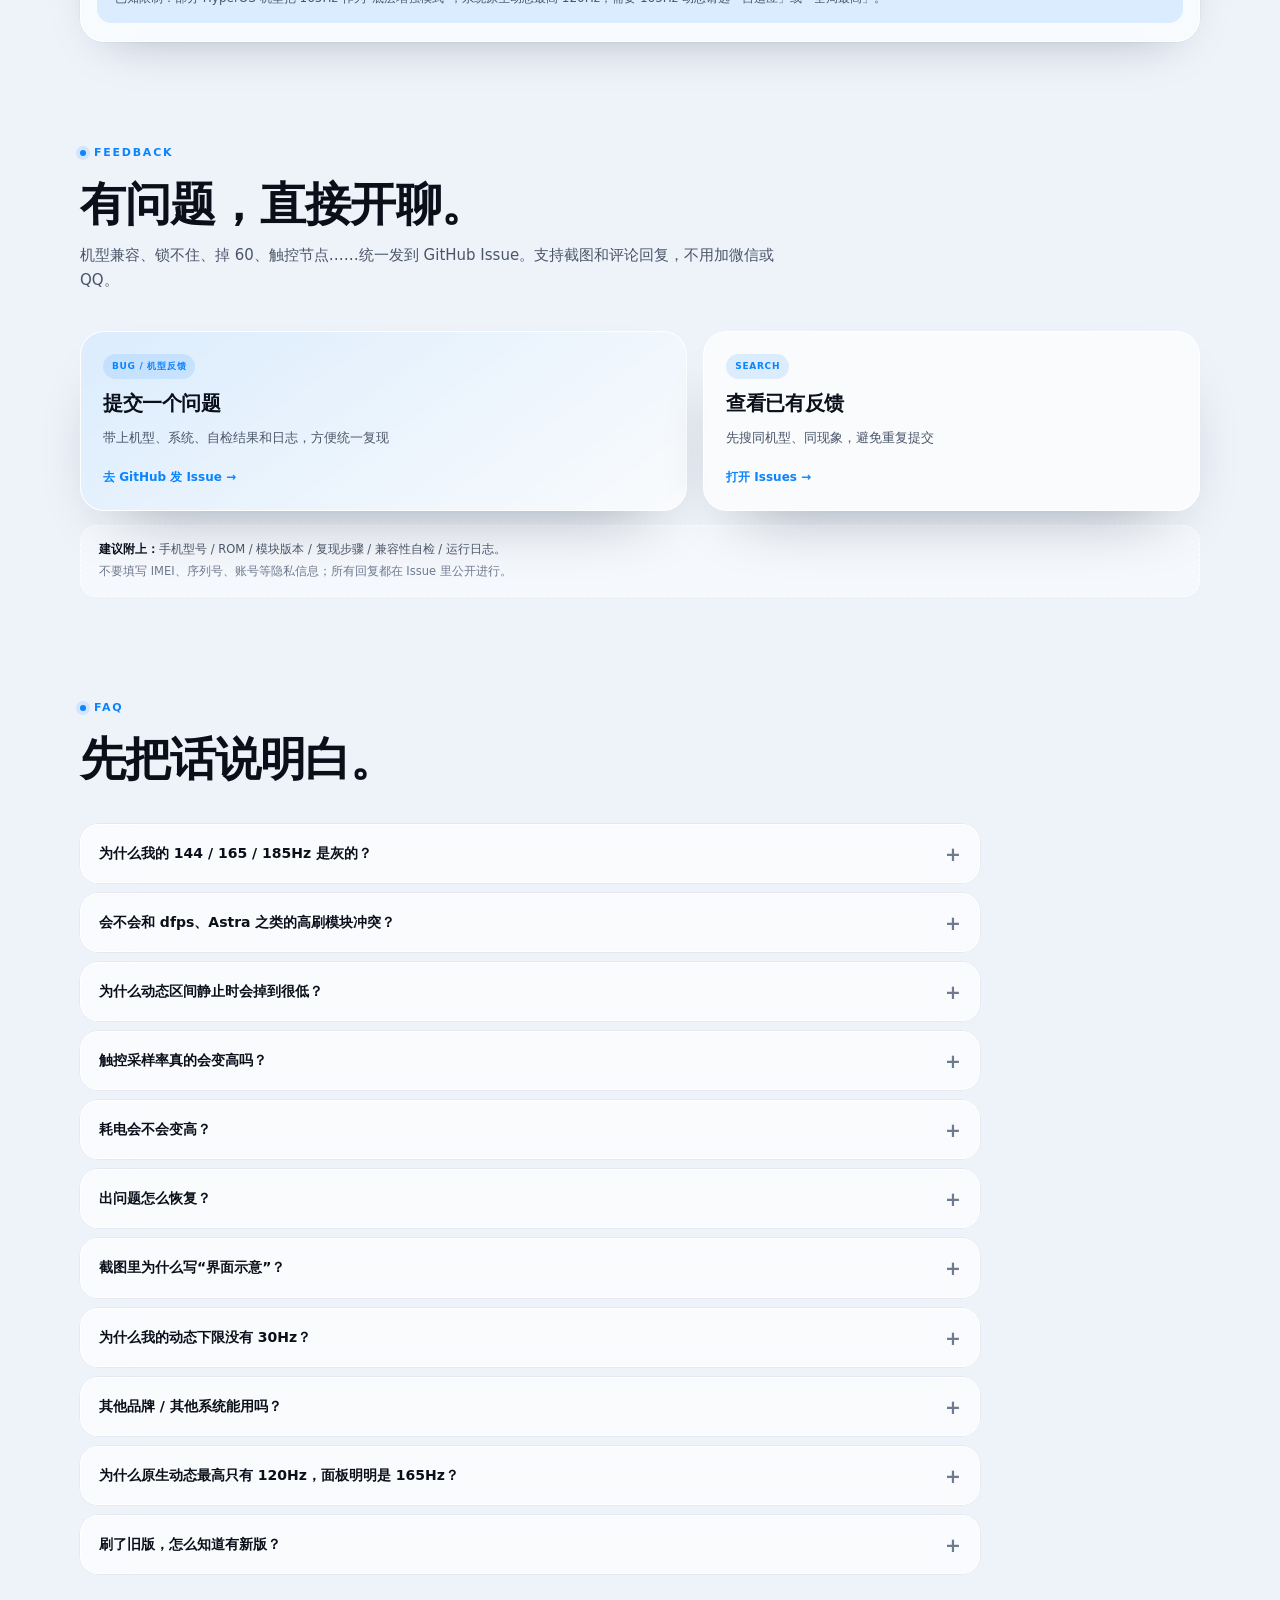
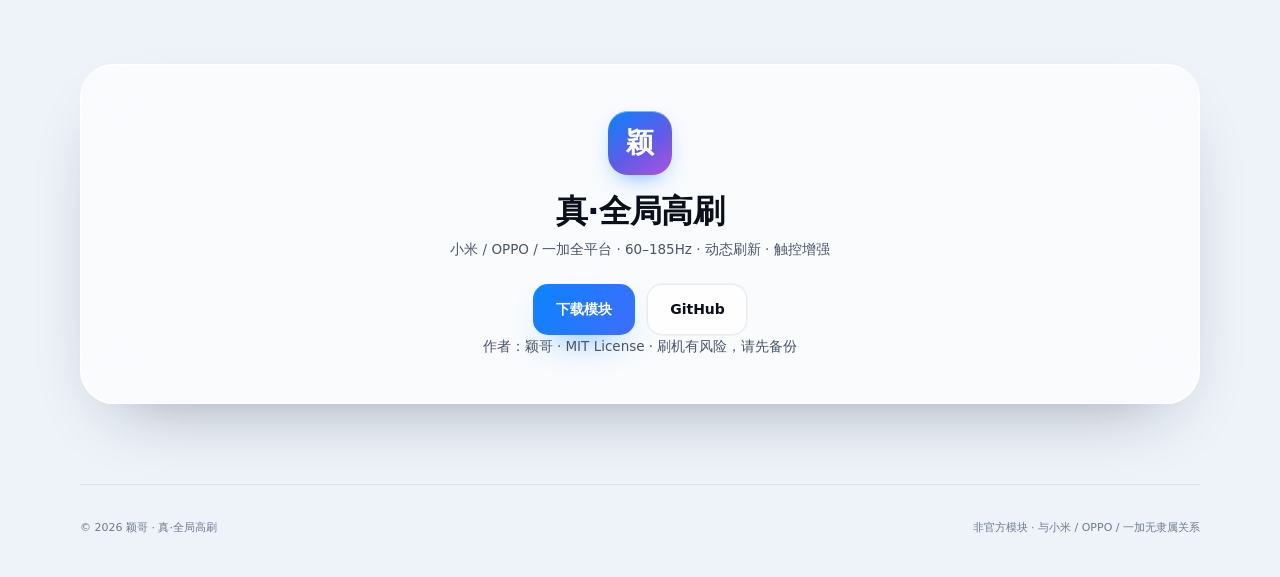
==== commit c2b06164: "v2.2.9: keep native dynamic LTPO by clearing vendor fixed keys" ====
--- a/docs/index.html
+++ b/docs/index.html
@@ -4,7 +4,7 @@
 <meta charset="UTF-8">
 <meta name="viewport" content="width=device-width, initial-scale=1, viewport-fit=cover">
 <meta name="theme-color" content="#eef3fa" id="themeColor">
-<meta name="description" content="真·全局高刷 v2.2.8：小米 / OPPO / 一加 / realme 与通用机型，能力自检 + 多级回退，60–185Hz 固定档位，原生 / 自适应动态刷新率，触控加速与玻璃拟态 WebUI。">
+<meta name="description" content="真·全局高刷 v2.2.9：小米 / OPPO / 一加 / realme 与通用机型，能力自检 + 多级回退，60–185Hz 固定档位，原生 / 自适应动态刷新率，触控加速与玻璃拟态 WebUI。">
 <title>真·全局高刷 · 小米 / OPPO / 一加全平台</title>
 <link rel="stylesheet" href="style.css?v=20261103a">
 
@@ -75,16 +75,16 @@
 <main id="top">
   <div class="release-bar" id="releaseBar">
     <span class="rb-dot"></span>
-    <div><b id="releaseTitle">v2.2.8 已发布</b><em id="releaseDesc">精简状态接口，动态上限自动跟随面板</em></div>
+    <div><b id="releaseTitle">v2.2.9 已发布</b><em id="releaseDesc">动态原生恢复 LTPO，不再写死厂商固定键</em></div>
     <a href="#changelog">更新内容 →</a>
   </div>
   <section class="hero">
     <div class="hero-copy">
-      <span class="eyebrow"><i></i> v2.2.8 · Android 11+ · Magisk / KernelSU / APatch</span>
+      <span class="eyebrow"><i></i> v2.2.9 · Android 11+ · Magisk / KernelSU / APatch</span>
       <h1>把高刷，<br><span>锁进系统底层。</span></h1>
-      <p class="lead">真·全局高刷 v2.2.8。动态下限支持 30 / 60 / 90Hz，按面板上报自动识别；能力自检 + 多级回退，按机型选择可用的锁帧 / 动态接口；60–185Hz 固定档位，原生 / 自适应双动态引擎，静止降下限、触控回峰值。不是只写一个 <code>settings</code> 就自称全局。</p>
+      <p class="lead">真·全局高刷 v2.2.9。动态下限支持 30 / 60 / 90Hz，按面板上报自动识别；能力自检 + 多级回退，按机型选择可用的锁帧 / 动态接口；60–185Hz 固定档位，原生 / 自适应双动态引擎，静止降下限、触控回峰值。不是只写一个 <code>settings</code> 就自称全局。</p>
       <div class="cta">
-        <a class="btn blue" href="assets/真·全局高刷.zip?v=2.2.8&amp;src=page" download="真·全局高刷.zip" data-dl="hfr">
+        <a class="btn blue" href="assets/真·全局高刷.zip?v=2.2.9&amp;src=page" download="真·全局高刷.zip" data-dl="hfr">
           <svg viewBox="0 0 24 24"><path d="M12 3v12M7 10l5 5 5-5M4 20h16"/></svg>
           下载模块
         </a>
@@ -201,16 +201,35 @@
       <div class="step card reveal"><b>03</b><h3>打开 WebUI</h3><p>KernelSU / APatch 模块页直接开；Magisk 安装 KsuWebUI 并授予 Root。</p></div>
     </div>
     <div class="install-cta reveal">
-      <a class="btn blue big" href="assets/真·全局高刷.zip?v=2.2.8&amp;src=page" download="真·全局高刷.zip" data-dl="hfr">下载 真·全局高刷.zip</a>
-      <span>Android 11+ · 约 42 KB · v2.2.8</span>
+      <a class="btn blue big" href="assets/真·全局高刷.zip?v=2.2.9&amp;src=page" download="真·全局高刷.zip" data-dl="hfr">下载 真·全局高刷.zip</a>
+      <span>Android 11+ · 约 42 KB · v2.2.9</span>
     </div>
   </section>
 
   <section class="section" id="changelog">
     <div class="sec-head reveal">
       <span class="eyebrow"><i></i> CHANGELOG</span>
-      <h2>v2.2.8<br>状态更小，上限自动。</h2>
-      <p>状态 JSON 从 1.6KB 压到约 0.8KB，减少 WebUI 输出截断导致的“未连接”；动态上限新增“面板最高 · 自动”。</p>
+      <h2>v2.2.9<br>动态恢复 LTPO。</h2>
+      <p>修复原生动态把 miui_refresh_rate / oplus_screen_refresh_rate 写成高刷，导致区间调度变成硬锁的问题。</p>
+    </div>
+    <div class="lock-card card reveal" style="margin-bottom:20px">
+      <div class="lock-row">
+        <span class="num">01</span>
+        <div><b>原生动态不再写厂商固定键</b><p>v2.2.9 起，原生动态只设置 min_refresh_rate / peak_refresh_rate，并清掉 miui_refresh_rate、oplus_screen_refresh_rate 等固定键，让系统真正按 LTPO 区间调度，而不是被写成全局 165 / 120。</p></div>
+      </div>
+      <div class="lock-row">
+        <span class="num">02</span>
+        <div><b>固定档仍然保留厂商键</b><p>选「全局最高 / 固定档」时才写厂商固定键；动态和固定分开处理，不再互相污染。</p></div>
+      </div>
+      <div class="lock-row">
+        <span class="num">03</span>
+        <div><b>状态与上限优化保留</b><p>status 仍为精简版，触摸节点按需读取；面板最高从 modes + rates 一起算；动态上限可选「面板最高 · 自动」。</p></div>
+      </div>
+      <p class="lock-note">一加 / OPPO 的 165 仍受 ColorOS 白名单和系统策略限制，模块不会假装突破。</p>
+    </div>
+    <div class="sec-head reveal" style="padding-top:6px">
+      <span class="eyebrow">v2.2.8</span>
+      <h2 style="font-size:24px">状态瘦身与自动上限</h2>
     </div>
     <div class="lock-card card reveal" style="margin-bottom:20px">
       <div class="lock-row">
@@ -499,7 +518,7 @@
       <h2>真·全局高刷</h2>
       <p>小米 / OPPO / 一加全平台 · 60–185Hz · 动态刷新 · 触控增强</p>
       <div class="cta center">
-        <a class="btn blue" href="assets/真·全局高刷.zip?v=2.2.8&amp;src=page" download="真·全局高刷.zip" data-dl="hfr">下载模块</a>
+        <a class="btn blue" href="assets/真·全局高刷.zip?v=2.2.9&amp;src=page" download="真·全局高刷.zip" data-dl="hfr">下载模块</a>
         <a class="btn glass" data-repo href="https://github.com/yingge-dev/global-hfr" target="_blank" rel="noopener">GitHub</a>
       </div>
       <p class="tiny">作者：颖哥 · MIT License · 刷机有风险，请先备份</p>
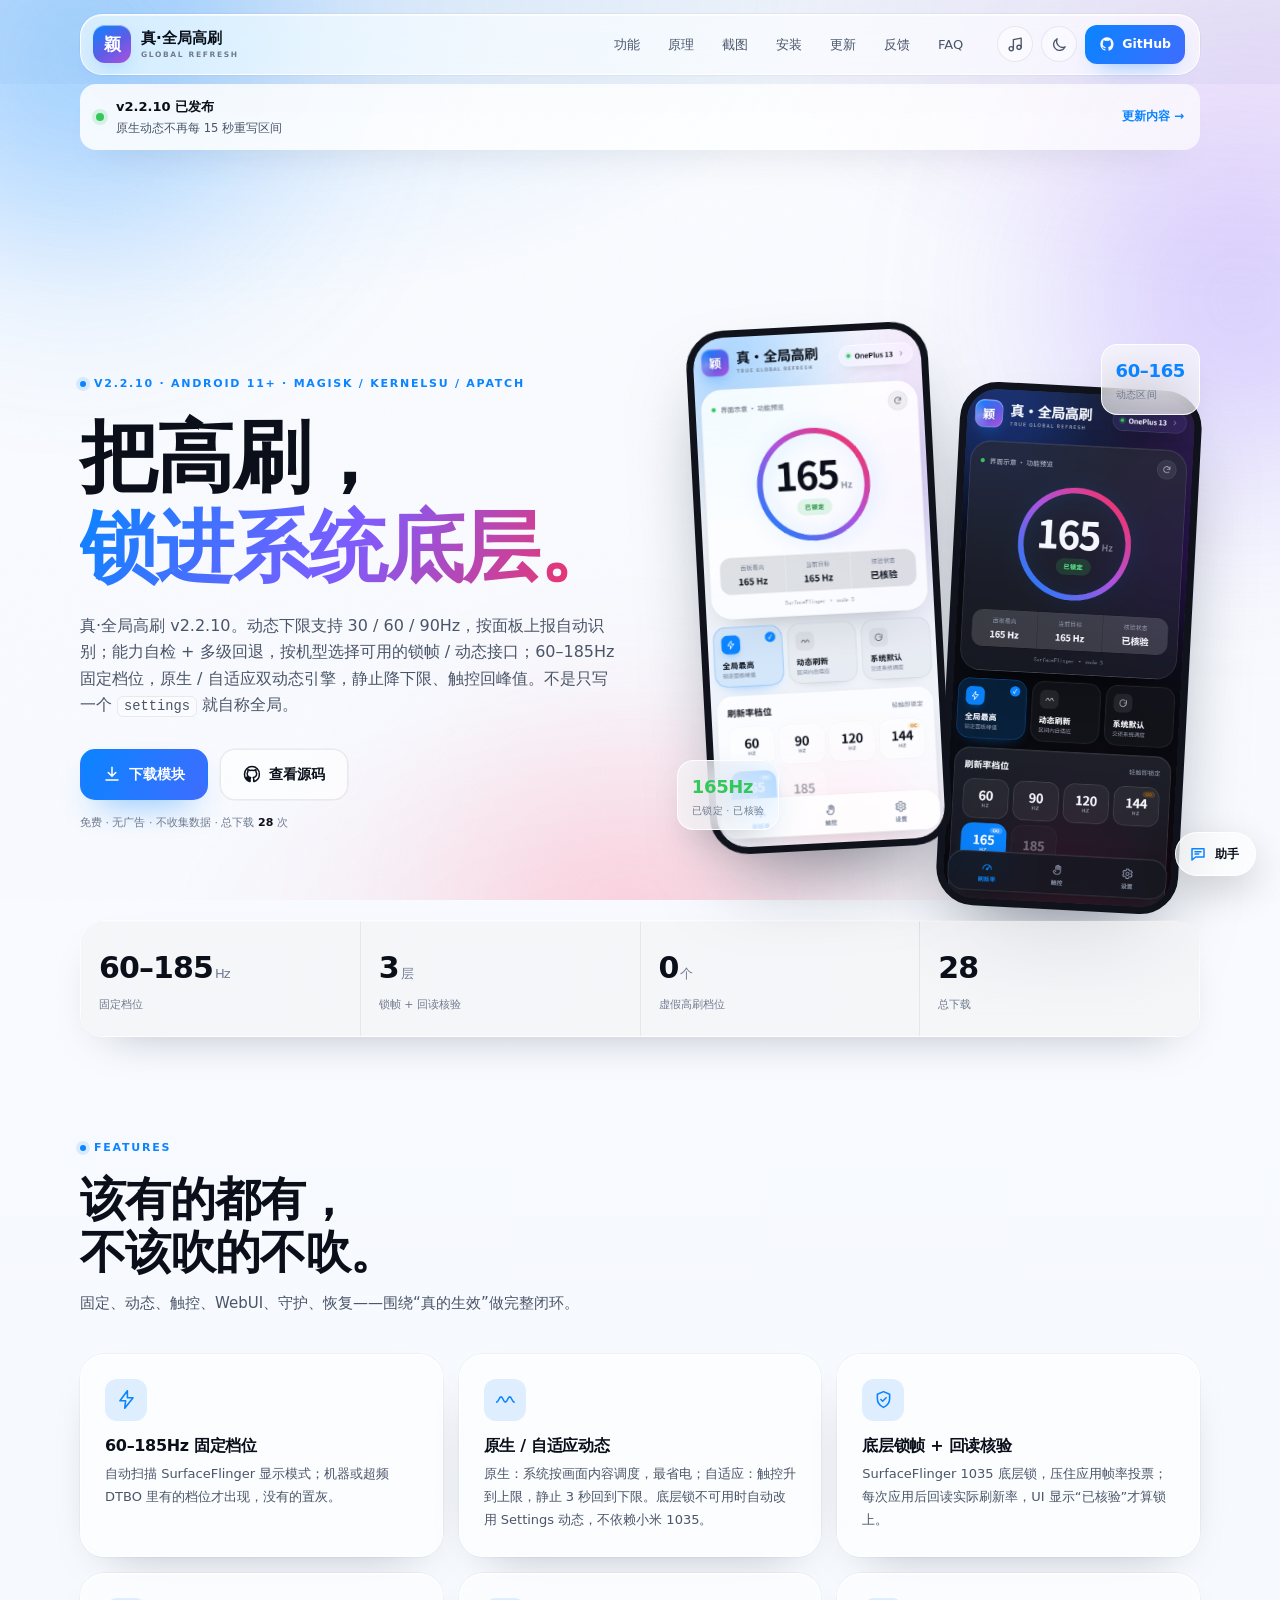
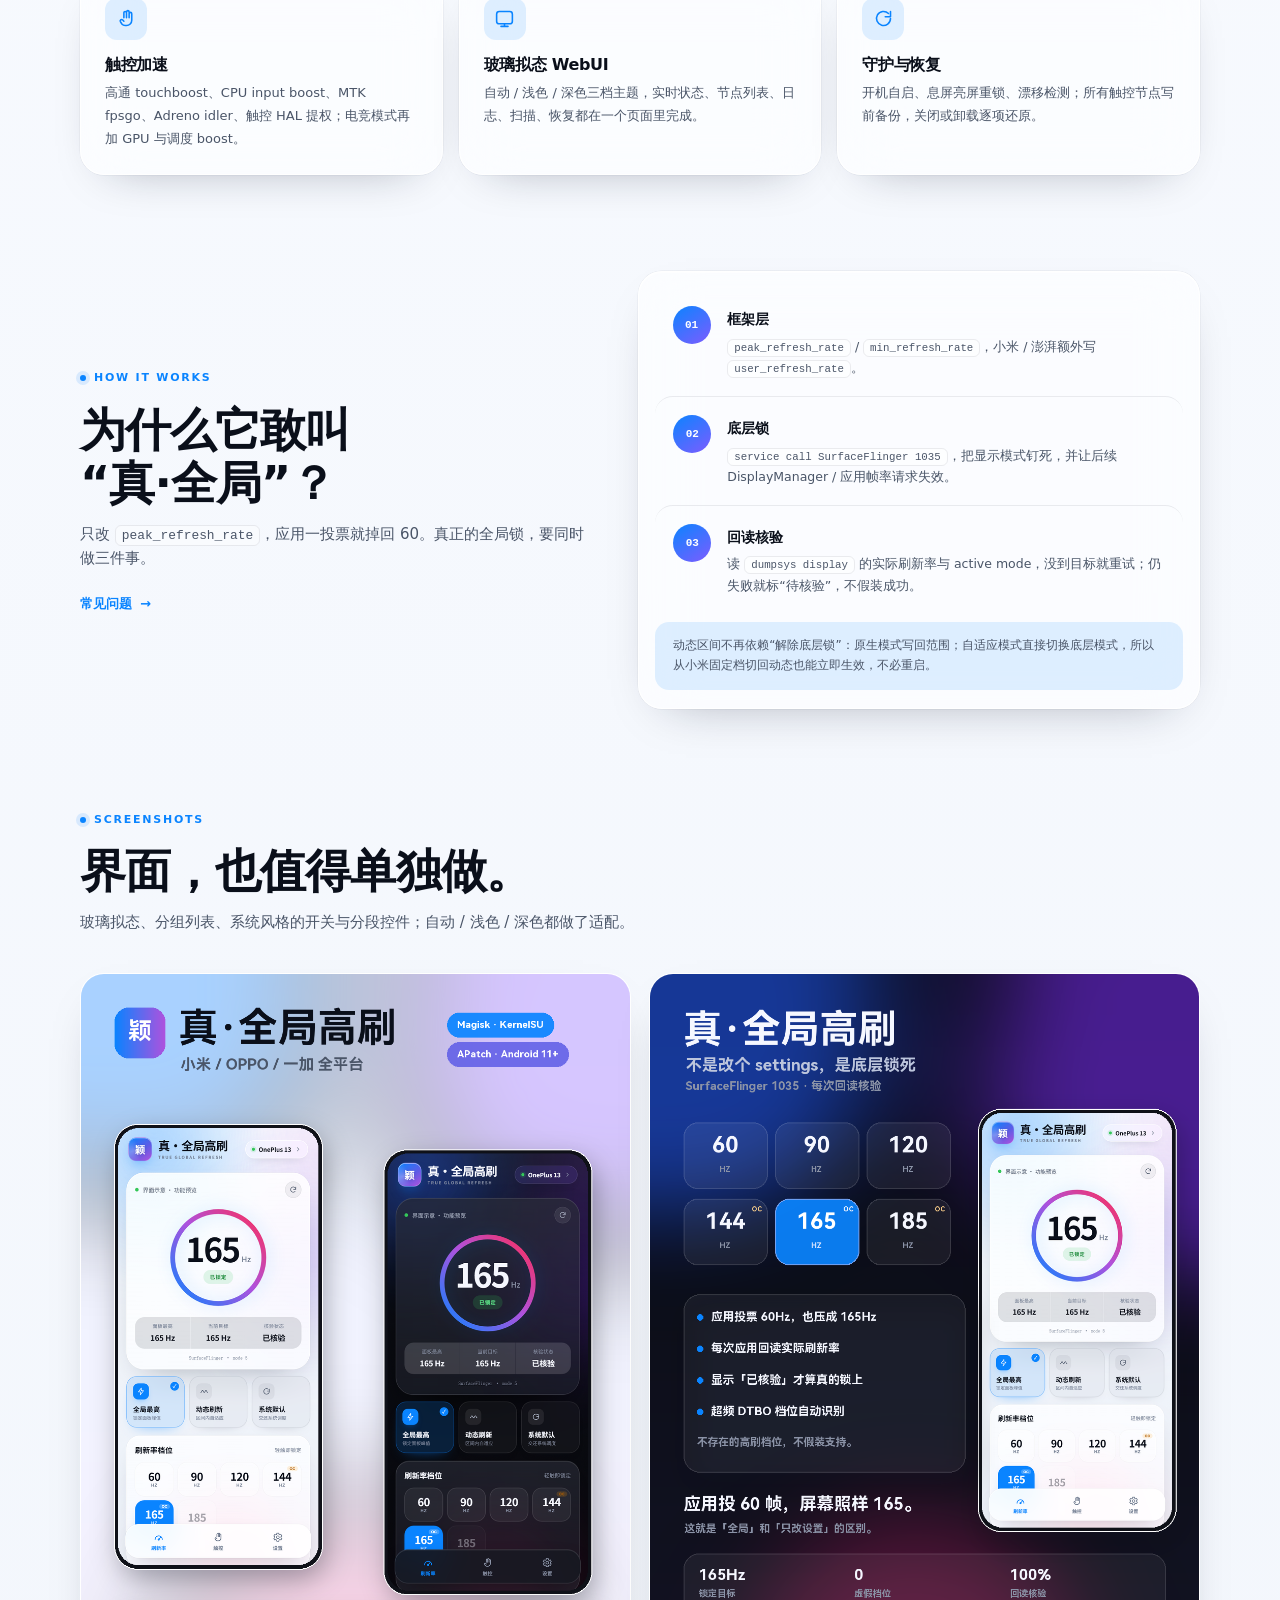
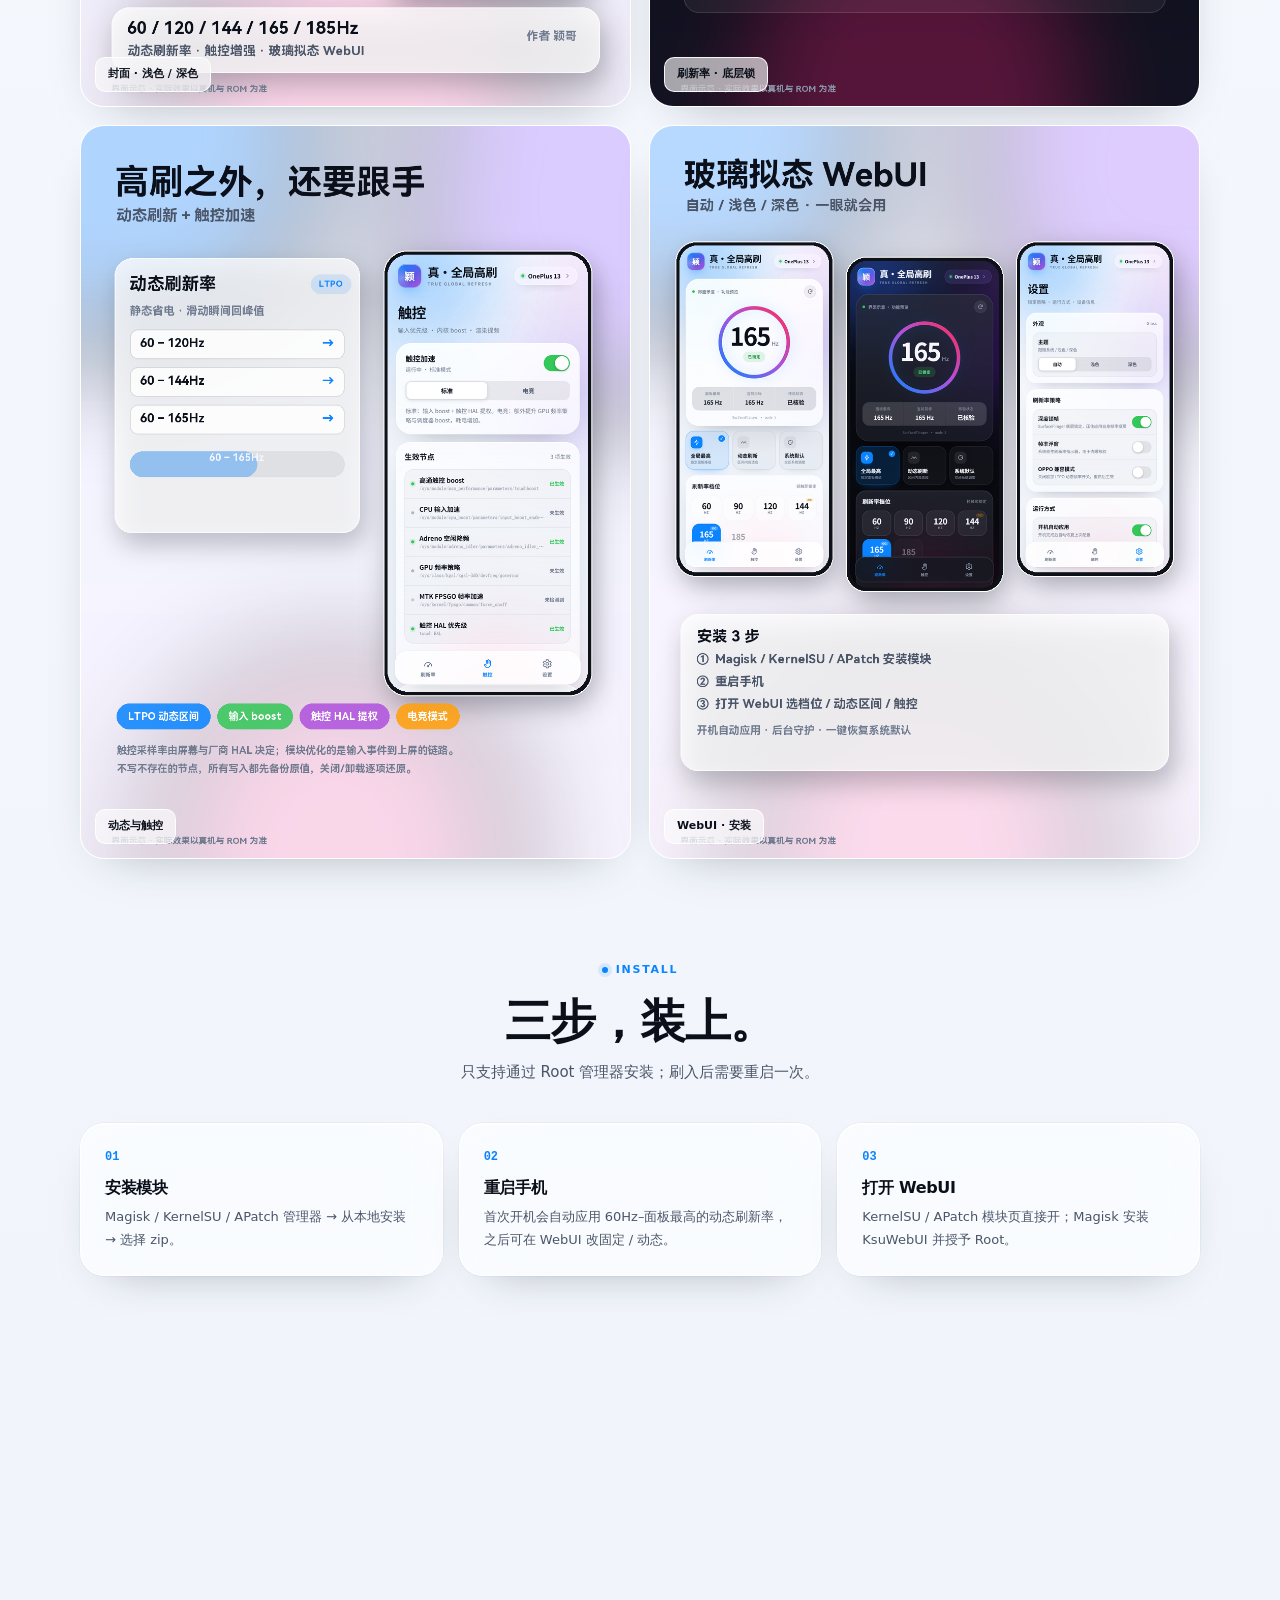
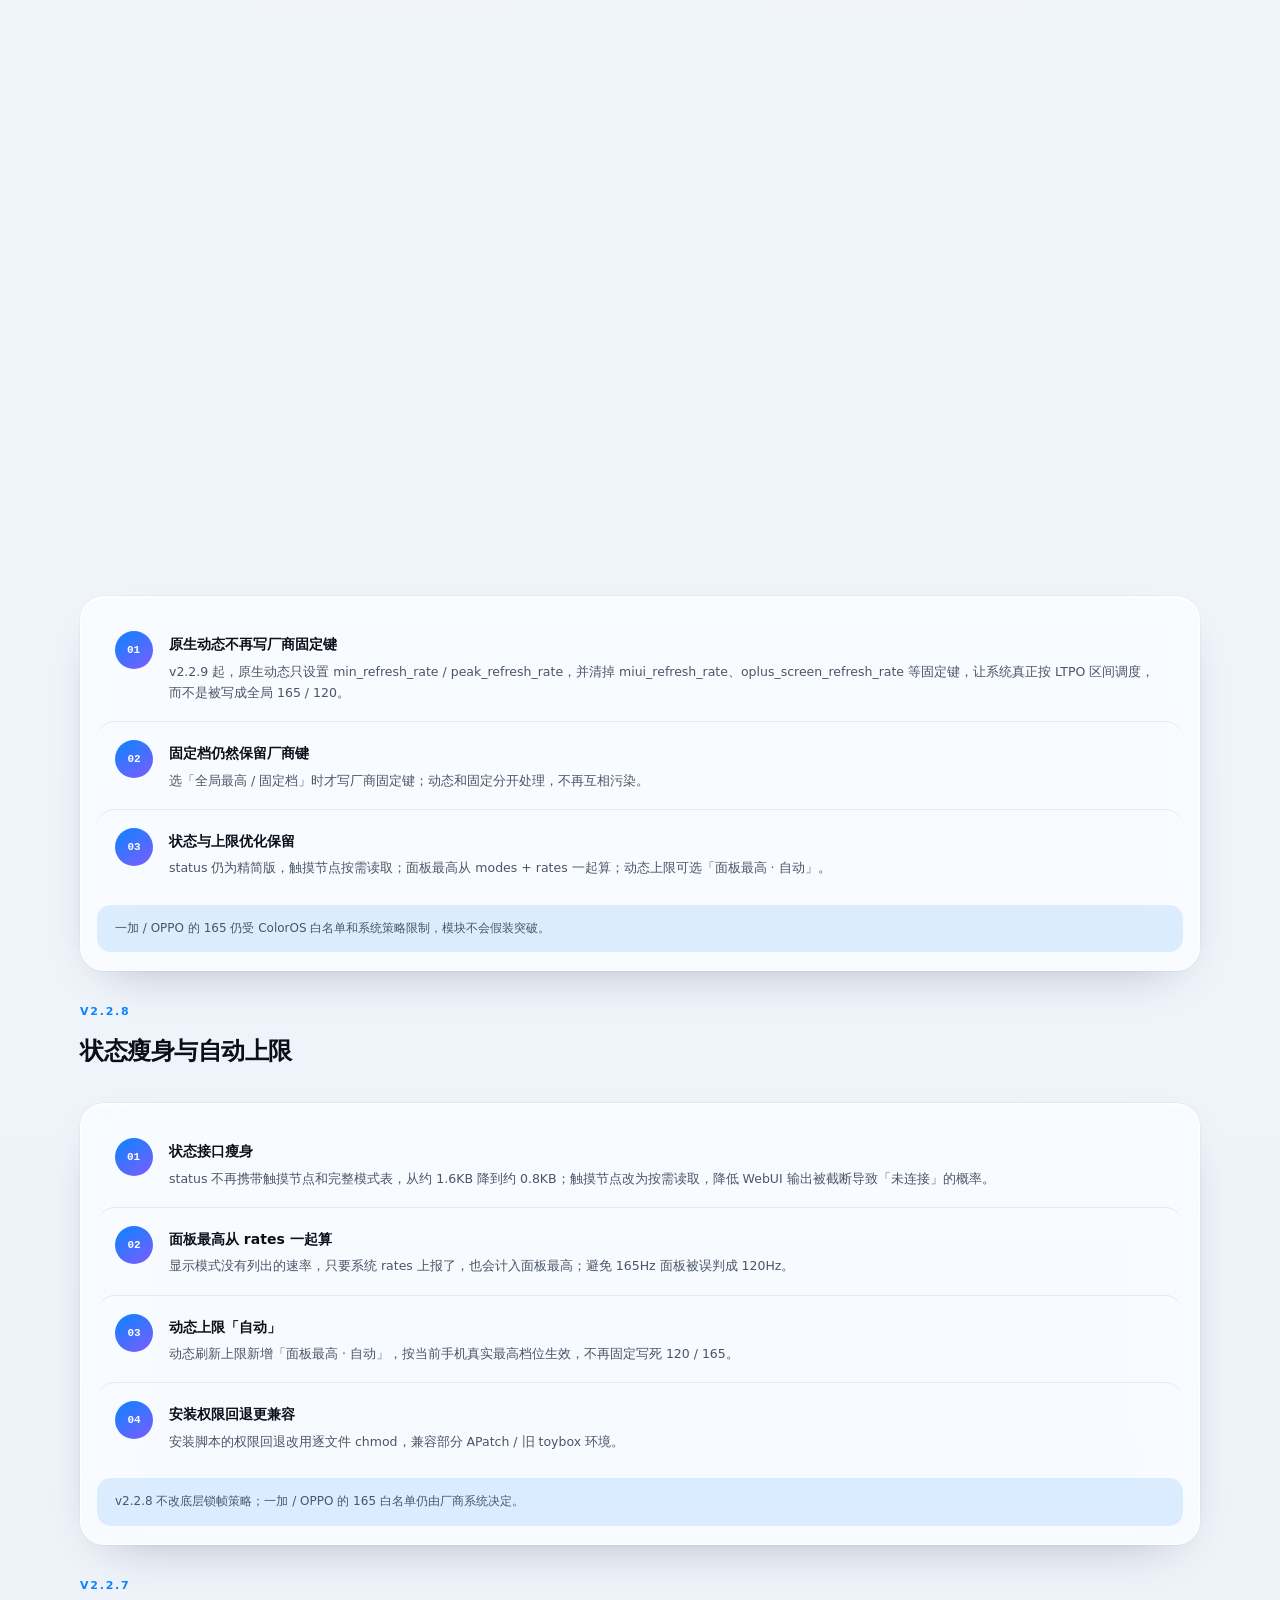
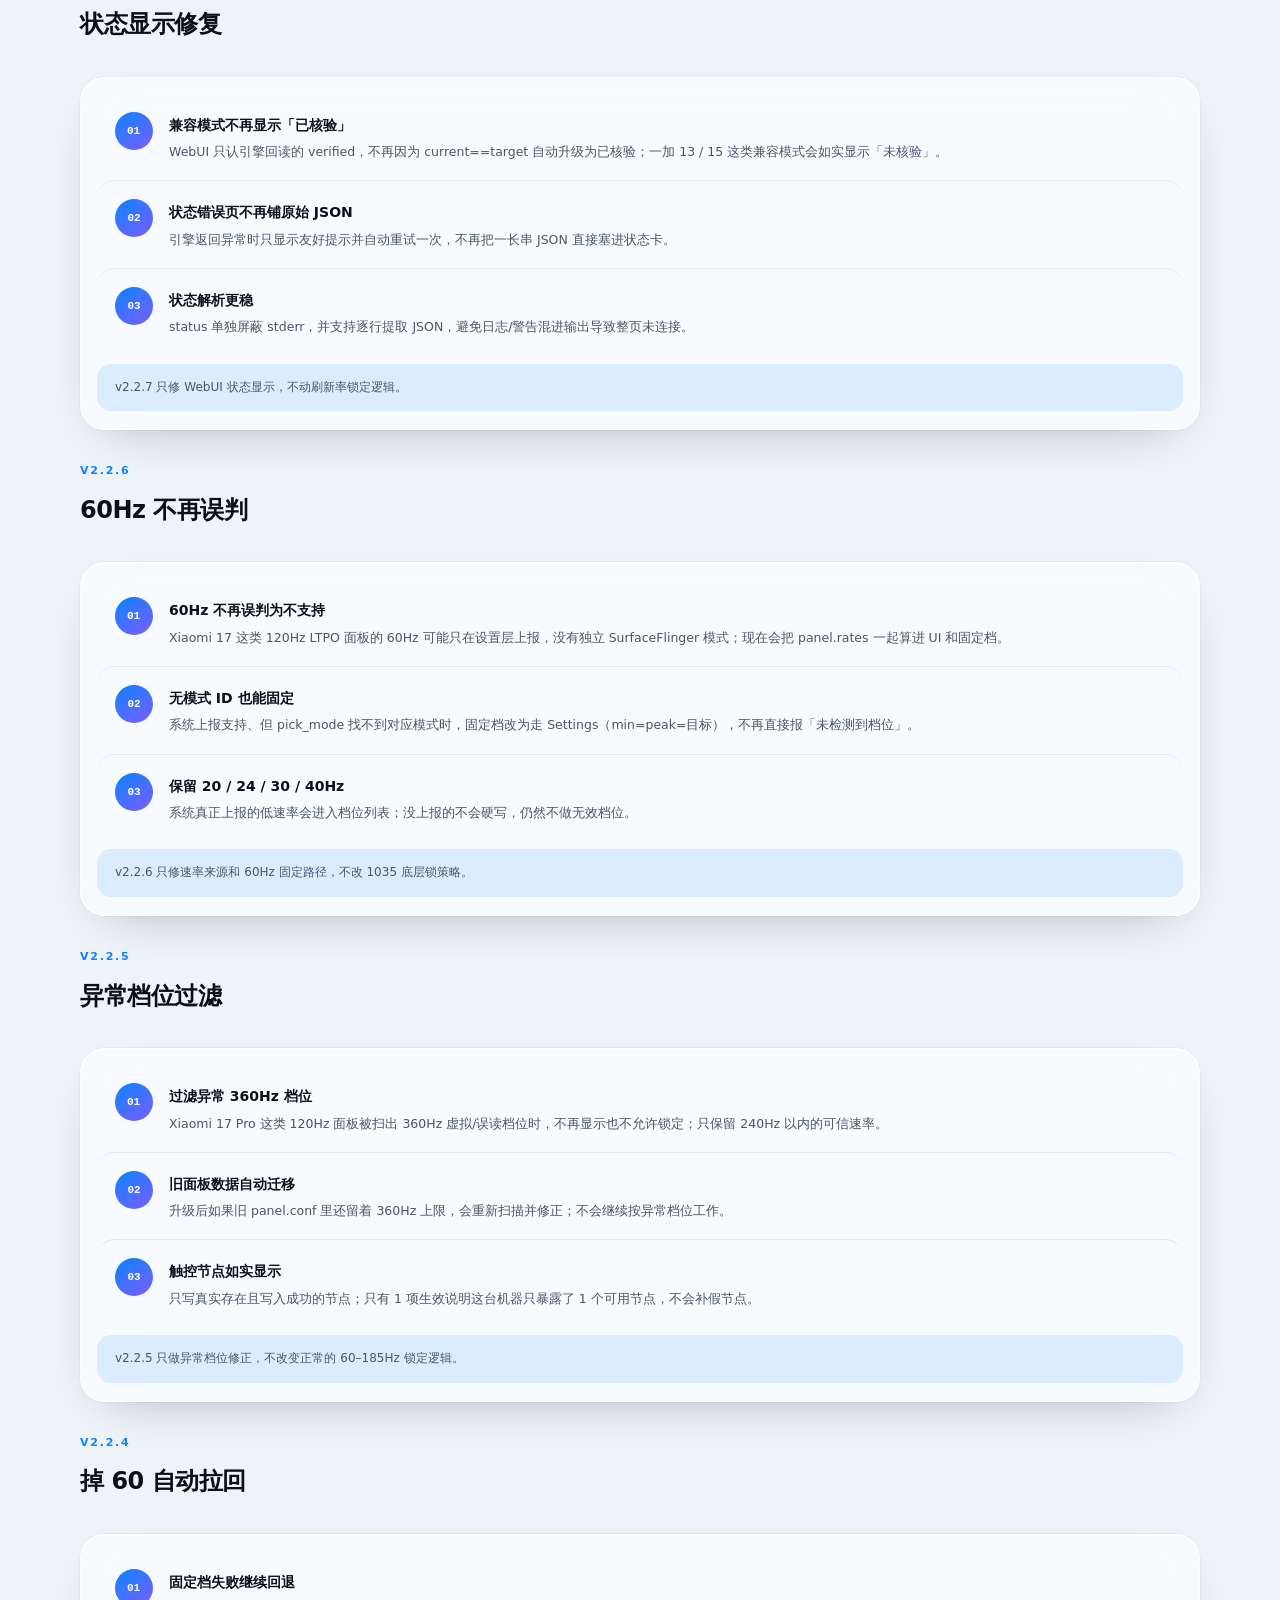
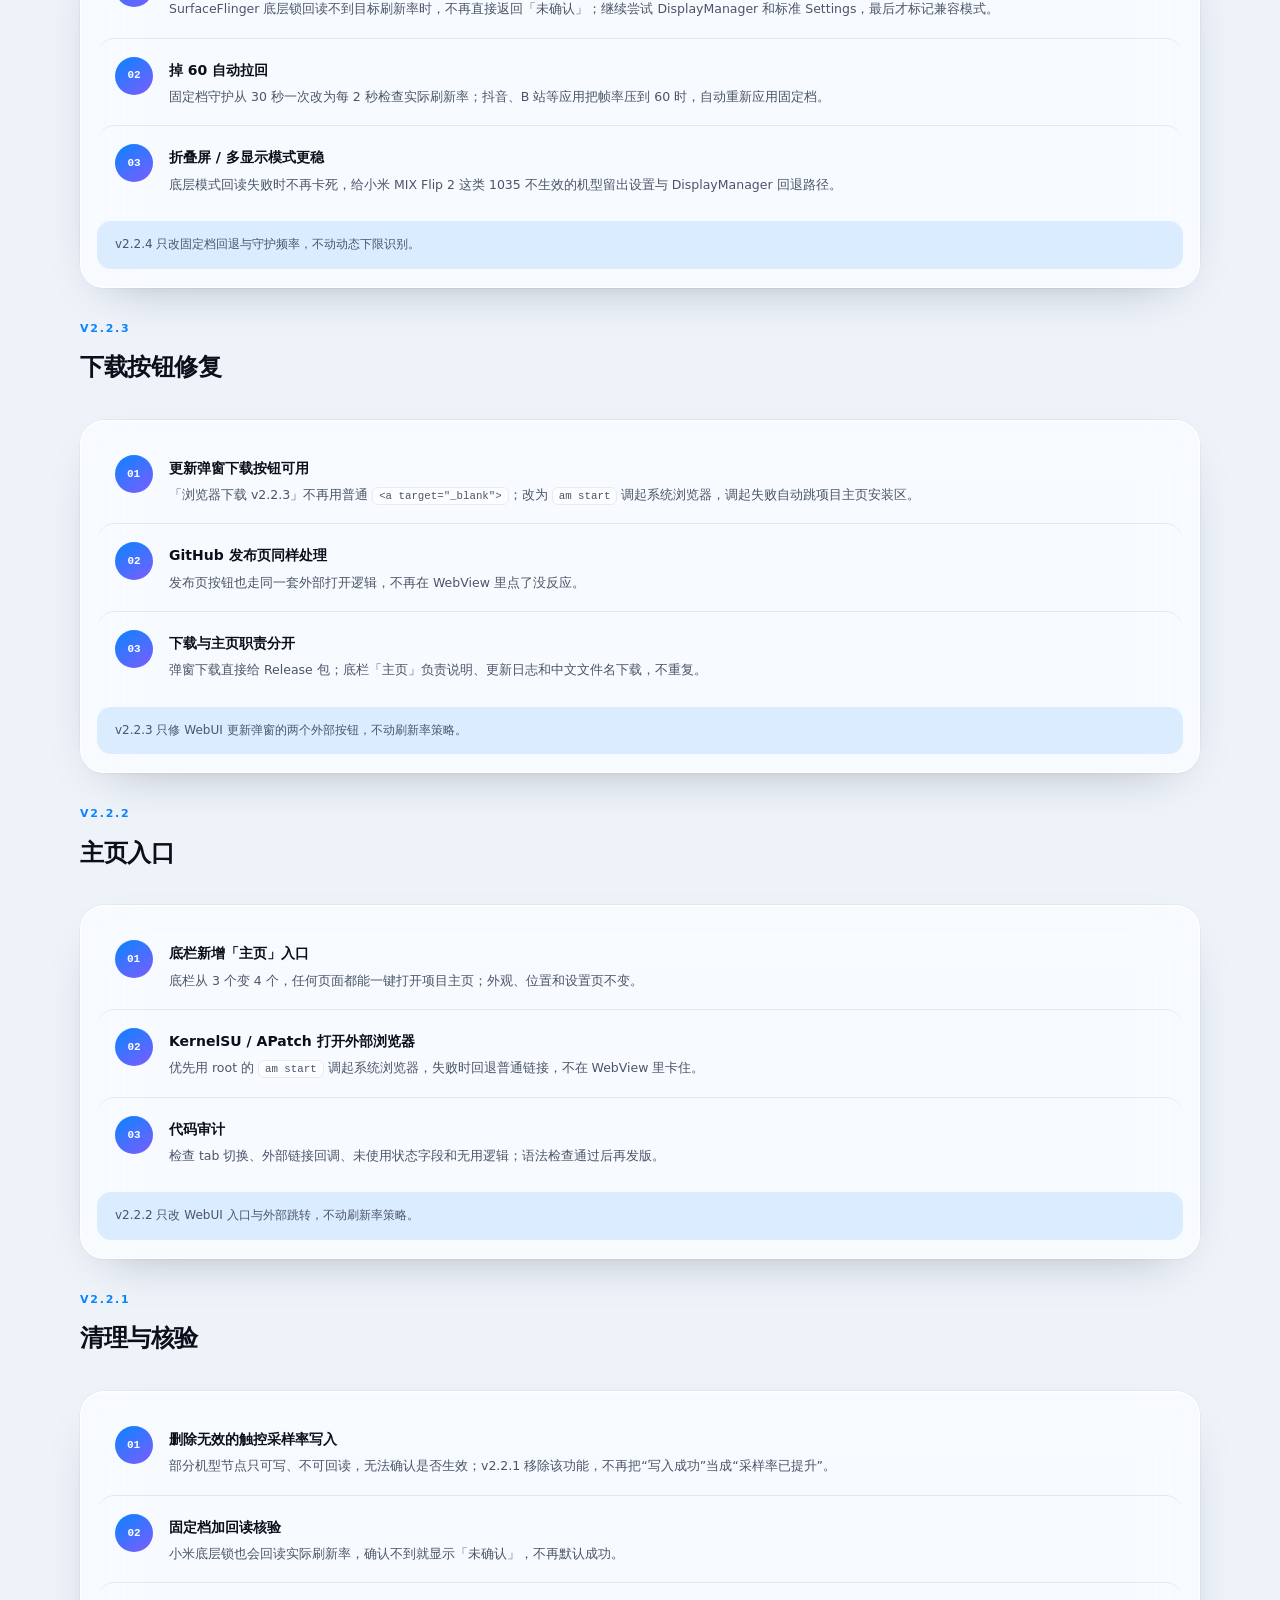
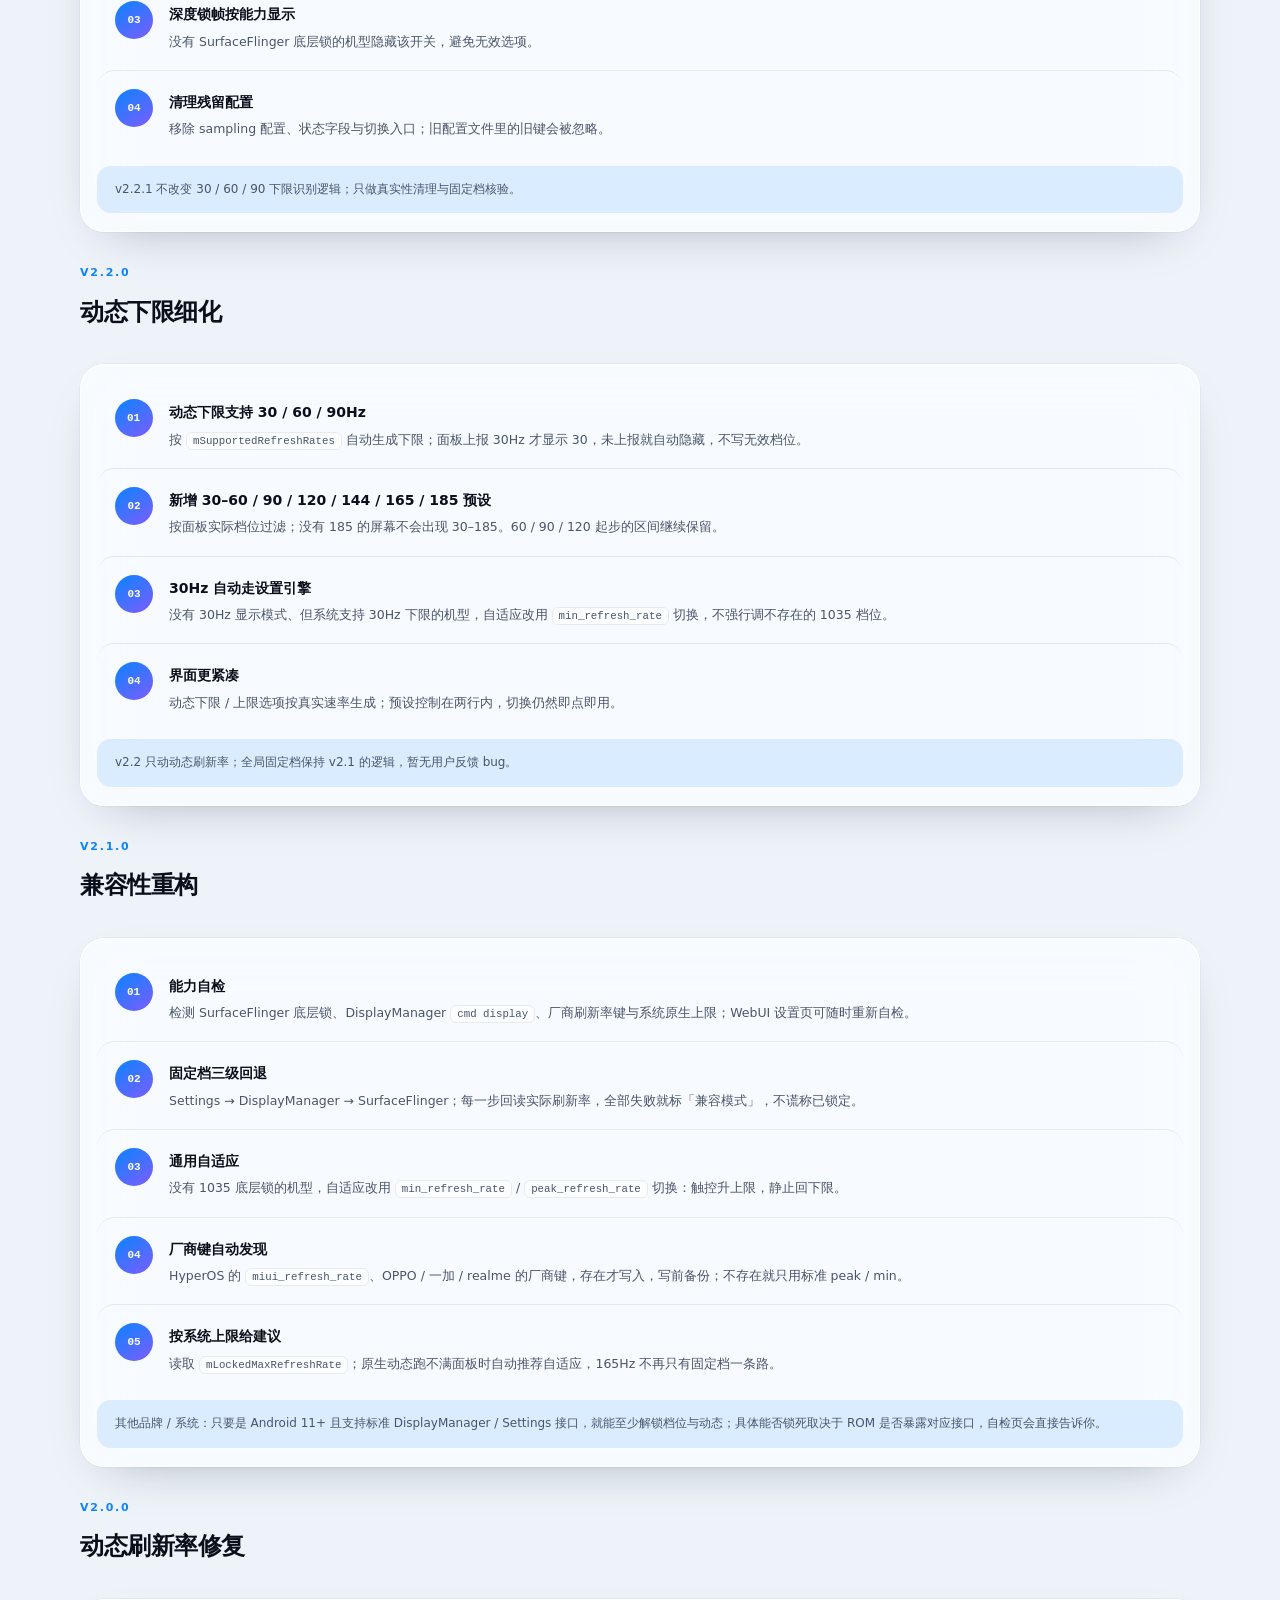
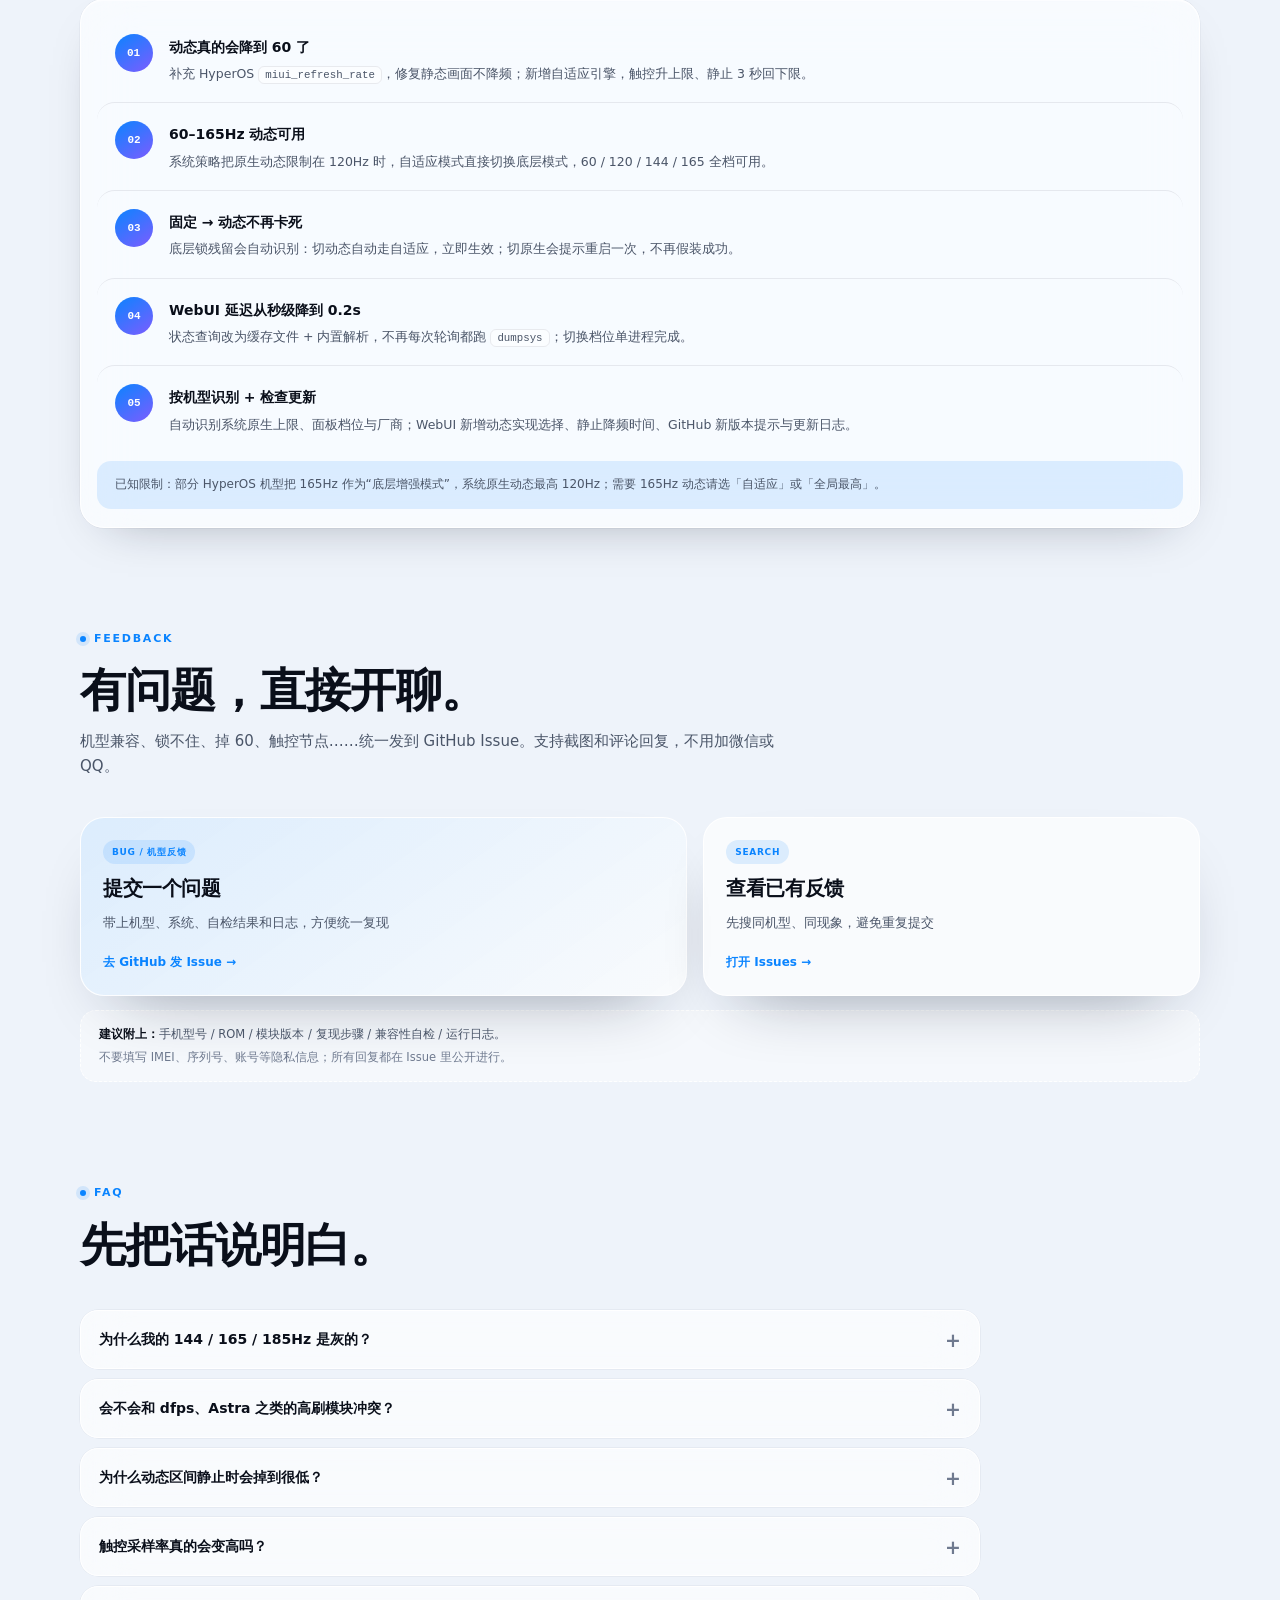
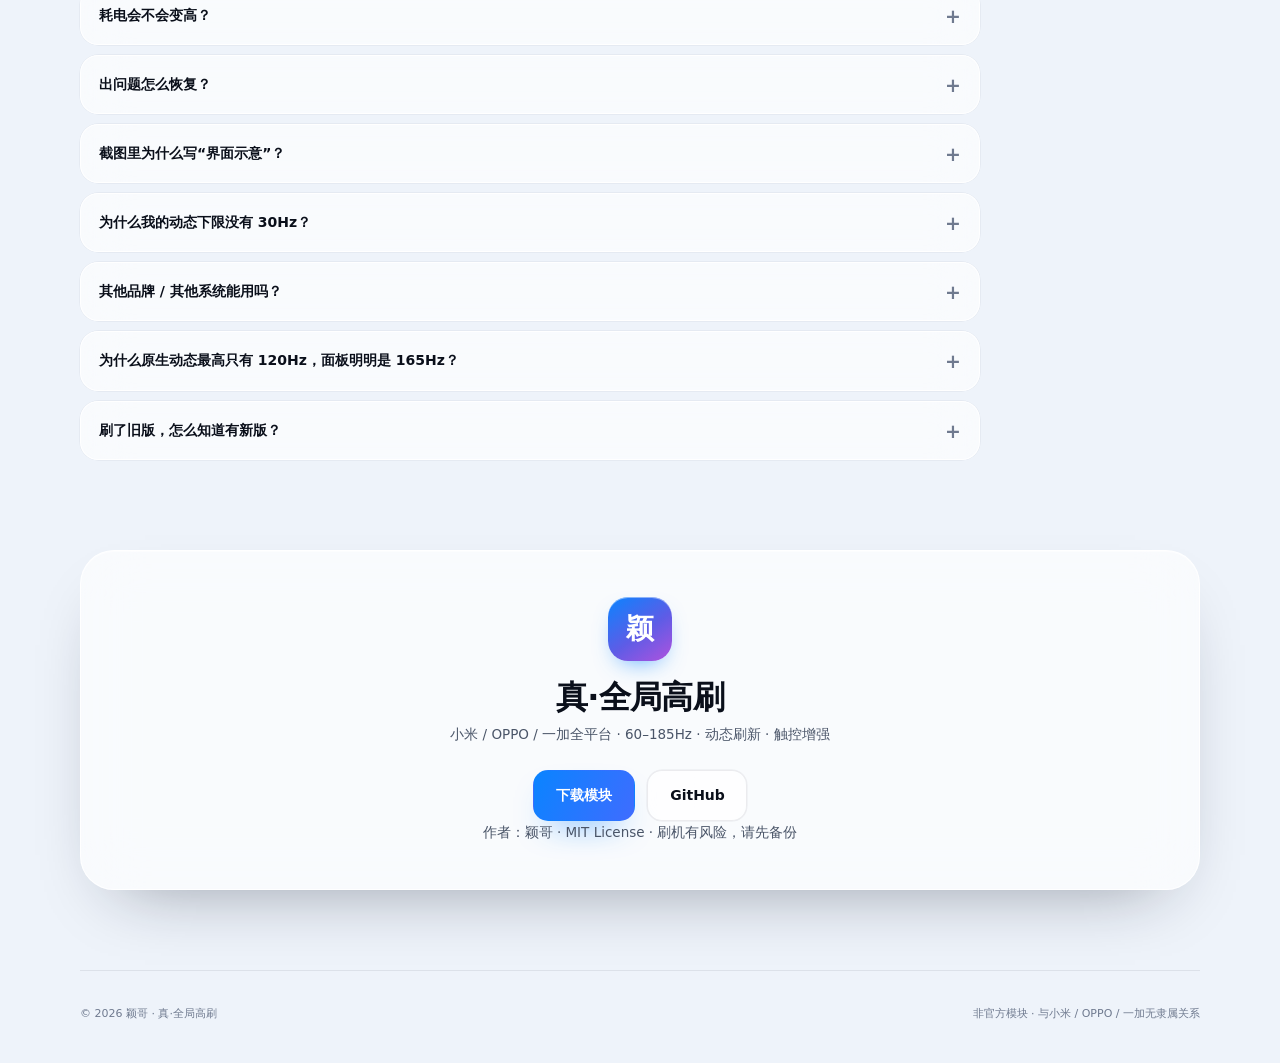
==== commit e0cb279d: "v2.2.10: stop periodic native range rewrite; fix Xiaomi 17 dynamic lock at 120" ====
--- a/docs/index.html
+++ b/docs/index.html
@@ -4,7 +4,7 @@
 <meta charset="UTF-8">
 <meta name="viewport" content="width=device-width, initial-scale=1, viewport-fit=cover">
 <meta name="theme-color" content="#eef3fa" id="themeColor">
-<meta name="description" content="真·全局高刷 v2.2.9：小米 / OPPO / 一加 / realme 与通用机型，能力自检 + 多级回退，60–185Hz 固定档位，原生 / 自适应动态刷新率，触控加速与玻璃拟态 WebUI。">
+<meta name="description" content="真·全局高刷 v2.2.10：小米 / OPPO / 一加 / realme 与通用机型，能力自检 + 多级回退，60–185Hz 固定档位，原生 / 自适应动态刷新率，触控加速与玻璃拟态 WebUI。">
 <title>真·全局高刷 · 小米 / OPPO / 一加全平台</title>
 <link rel="stylesheet" href="style.css?v=20261103a">
 
@@ -75,16 +75,16 @@
 <main id="top">
   <div class="release-bar" id="releaseBar">
     <span class="rb-dot"></span>
-    <div><b id="releaseTitle">v2.2.9 已发布</b><em id="releaseDesc">动态原生恢复 LTPO，不再写死厂商固定键</em></div>
+    <div><b id="releaseTitle">v2.2.10 已发布</b><em id="releaseDesc">原生动态不再每 15 秒重写区间</em></div>
     <a href="#changelog">更新内容 →</a>
   </div>
   <section class="hero">
     <div class="hero-copy">
-      <span class="eyebrow"><i></i> v2.2.9 · Android 11+ · Magisk / KernelSU / APatch</span>
+      <span class="eyebrow"><i></i> v2.2.10 · Android 11+ · Magisk / KernelSU / APatch</span>
       <h1>把高刷，<br><span>锁进系统底层。</span></h1>
-      <p class="lead">真·全局高刷 v2.2.9。动态下限支持 30 / 60 / 90Hz，按面板上报自动识别；能力自检 + 多级回退，按机型选择可用的锁帧 / 动态接口；60–185Hz 固定档位，原生 / 自适应双动态引擎，静止降下限、触控回峰值。不是只写一个 <code>settings</code> 就自称全局。</p>
+      <p class="lead">真·全局高刷 v2.2.10。动态下限支持 30 / 60 / 90Hz，按面板上报自动识别；能力自检 + 多级回退，按机型选择可用的锁帧 / 动态接口；60–185Hz 固定档位，原生 / 自适应双动态引擎，静止降下限、触控回峰值。不是只写一个 <code>settings</code> 就自称全局。</p>
       <div class="cta">
-        <a class="btn blue" href="assets/真·全局高刷.zip?v=2.2.9&amp;src=page" download="真·全局高刷.zip" data-dl="hfr">
+        <a class="btn blue" href="assets/真·全局高刷.zip?v=2.2.10&amp;src=page" download="真·全局高刷.zip" data-dl="hfr">
           <svg viewBox="0 0 24 24"><path d="M12 3v12M7 10l5 5 5-5M4 20h16"/></svg>
           下载模块
         </a>
@@ -201,16 +201,35 @@
       <div class="step card reveal"><b>03</b><h3>打开 WebUI</h3><p>KernelSU / APatch 模块页直接开；Magisk 安装 KsuWebUI 并授予 Root。</p></div>
     </div>
     <div class="install-cta reveal">
-      <a class="btn blue big" href="assets/真·全局高刷.zip?v=2.2.9&amp;src=page" download="真·全局高刷.zip" data-dl="hfr">下载 真·全局高刷.zip</a>
-      <span>Android 11+ · 约 42 KB · v2.2.9</span>
+      <a class="btn blue big" href="assets/真·全局高刷.zip?v=2.2.10&amp;src=page" download="真·全局高刷.zip" data-dl="hfr">下载 真·全局高刷.zip</a>
+      <span>Android 11+ · 约 42 KB · v2.2.10</span>
     </div>
   </section>
 
   <section class="section" id="changelog">
     <div class="sec-head reveal">
       <span class="eyebrow"><i></i> CHANGELOG</span>
-      <h2>v2.2.9<br>动态恢复 LTPO。</h2>
-      <p>修复原生动态把 miui_refresh_rate / oplus_screen_refresh_rate 写成高刷，导致区间调度变成硬锁的问题。</p>
+      <h2>v2.2.10<br>动态不再被反复顶高。</h2>
+      <p>修复守护进程每 15 秒重写 min/peak，把系统 LTPO 调度重新顶到峰值的问题；只有设置被改掉时才补写。</p>
+    </div>
+    <div class="lock-card card reveal" style="margin-bottom:20px">
+      <div class="lock-row">
+        <span class="num">01</span>
+        <div><b>停止每 15 秒重写原生区间</b><p>守护进程先读取当前 min/peak，只有被系统或其他应用改掉时才补写。避免每 15 秒把 LTPO 重新顶到 120 / 165，导致动态看起来失效。</p></div>
+      </div>
+      <div class="lock-row">
+        <span class="num">02</span>
+        <div><b>修复小米 17 动态锁 120</b><p>v2.2.5 原生动态把 miui_refresh_rate 写成峰值，等于硬锁；v2.2.9 起清除厂商固定键，v2.2.10 再停止周期重写。</p></div>
+      </div>
+      <div class="lock-row">
+        <span class="num">03</span>
+        <div><b>保留状态瘦身与自动上限</b><p>精简 status、按需读取触摸节点、面板最高从 modes + rates 计算、动态上限可选「面板最高 · 自动」。</p></div>
+      </div>
+      <p class="lock-note">一加 / OPPO 的 165 仍受 ColorOS 白名单限制；模块不会假装突破。</p>
+    </div>
+    <div class="sec-head reveal" style="padding-top:6px">
+      <span class="eyebrow">v2.2.9</span>
+      <h2 style="font-size:24px">动态恢复 LTPO</h2>
     </div>
     <div class="lock-card card reveal" style="margin-bottom:20px">
       <div class="lock-row">
@@ -518,7 +537,7 @@
       <h2>真·全局高刷</h2>
       <p>小米 / OPPO / 一加全平台 · 60–185Hz · 动态刷新 · 触控增强</p>
       <div class="cta center">
-        <a class="btn blue" href="assets/真·全局高刷.zip?v=2.2.9&amp;src=page" download="真·全局高刷.zip" data-dl="hfr">下载模块</a>
+        <a class="btn blue" href="assets/真·全局高刷.zip?v=2.2.10&amp;src=page" download="真·全局高刷.zip" data-dl="hfr">下载模块</a>
         <a class="btn glass" data-repo href="https://github.com/yingge-dev/global-hfr" target="_blank" rel="noopener">GitHub</a>
       </div>
       <p class="tiny">作者：颖哥 · MIT License · 刷机有风险，请先备份</p>
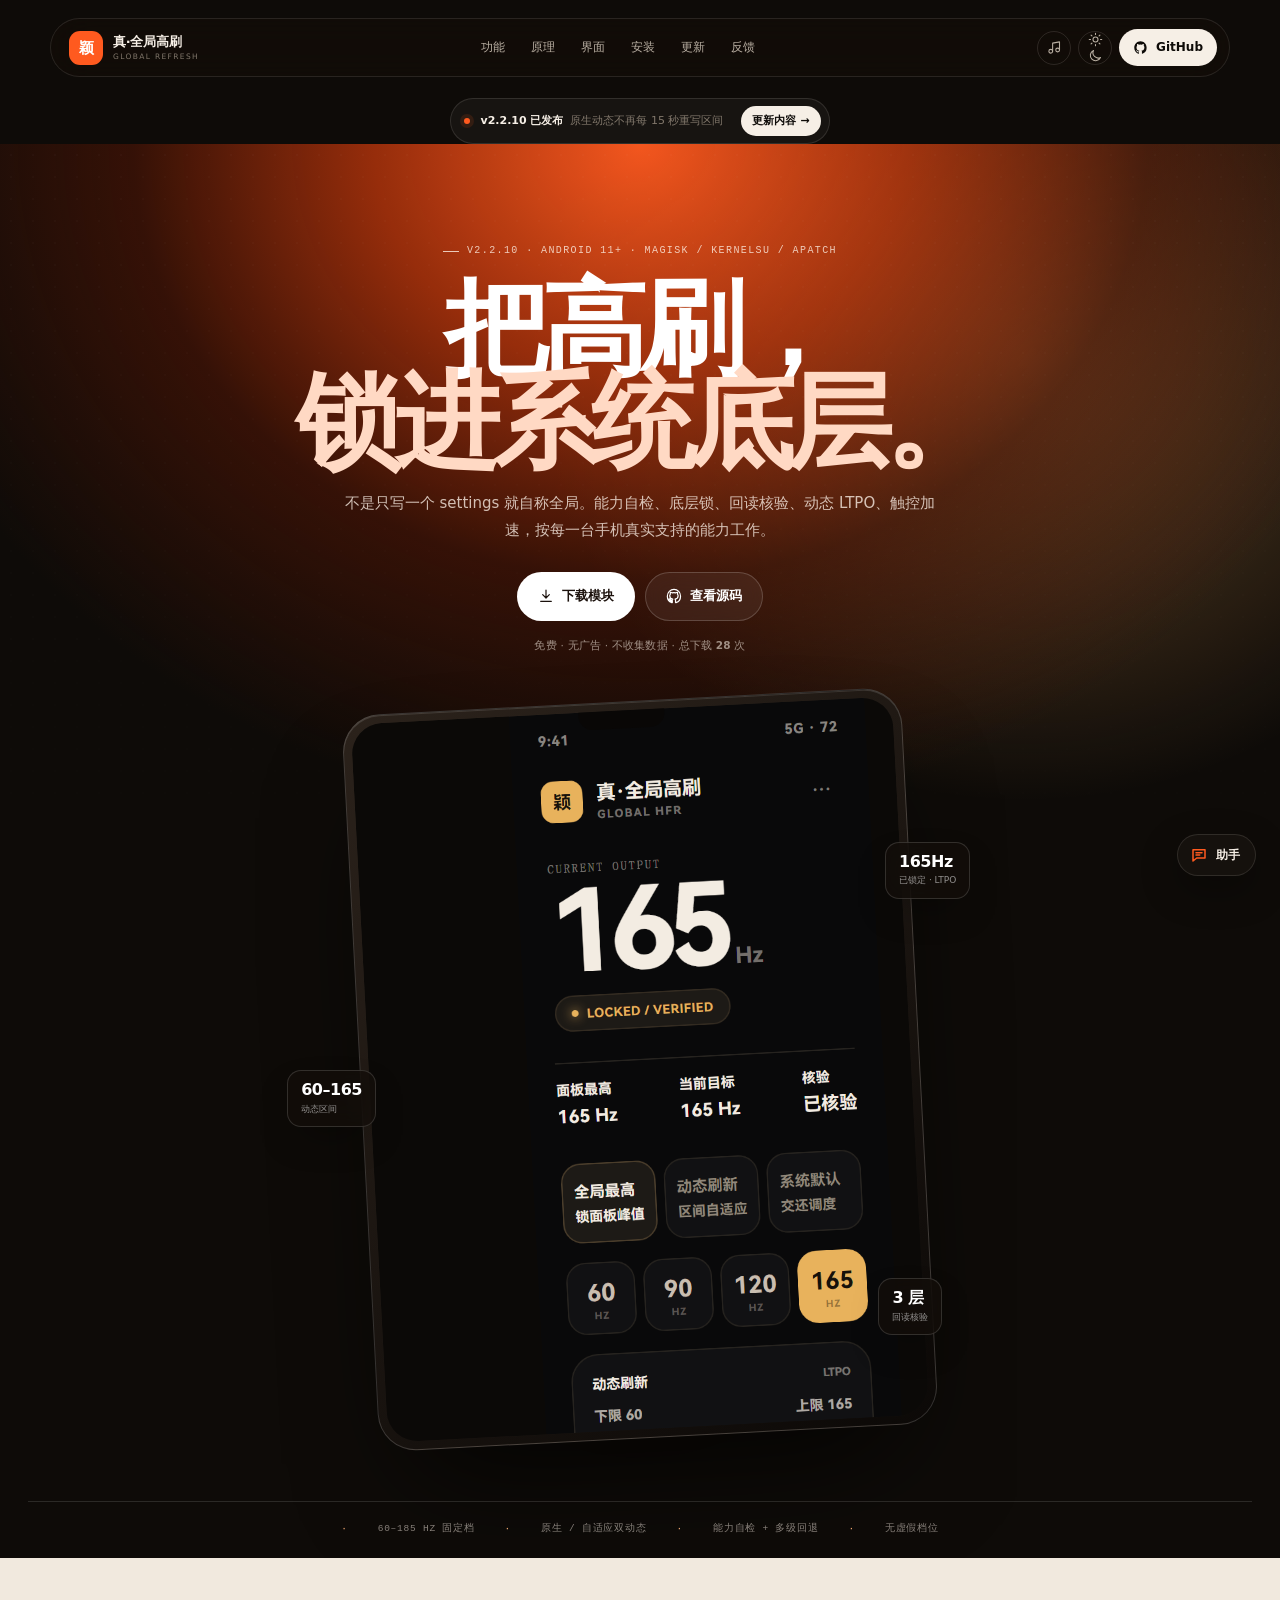
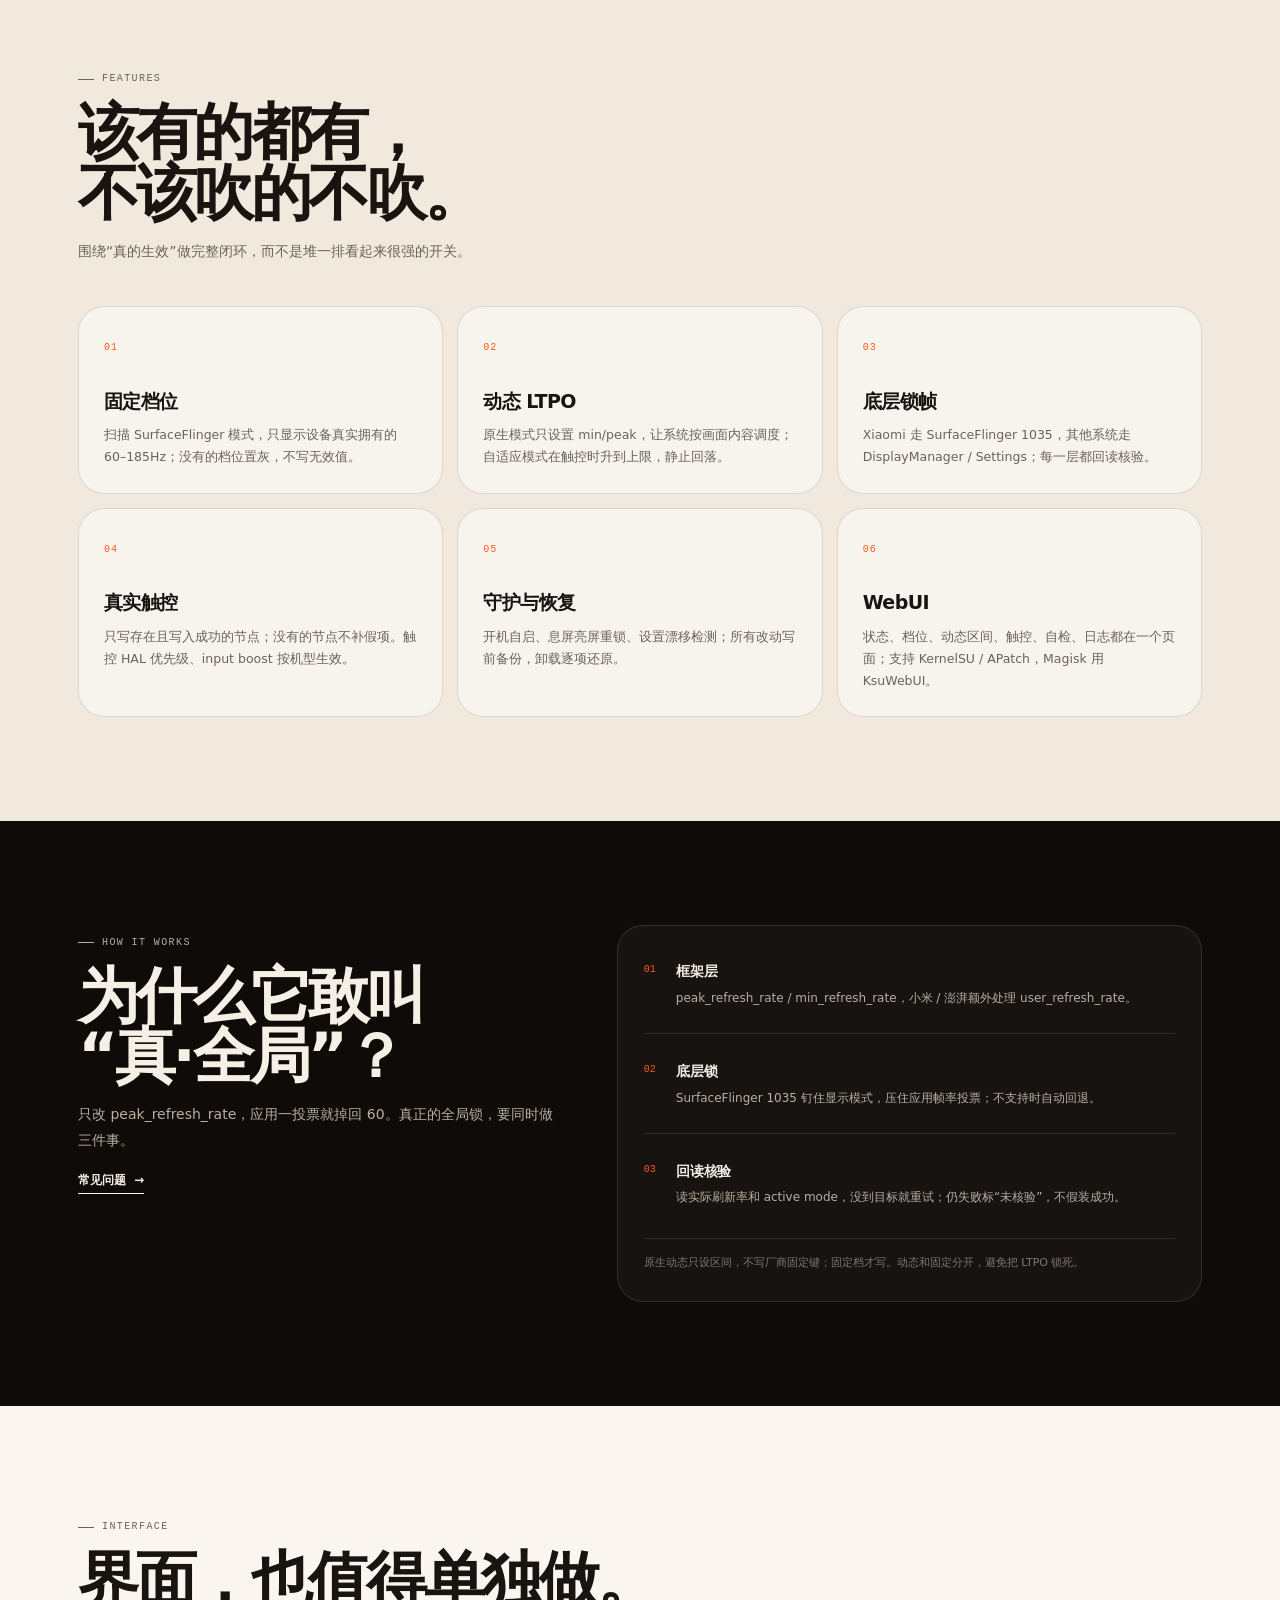
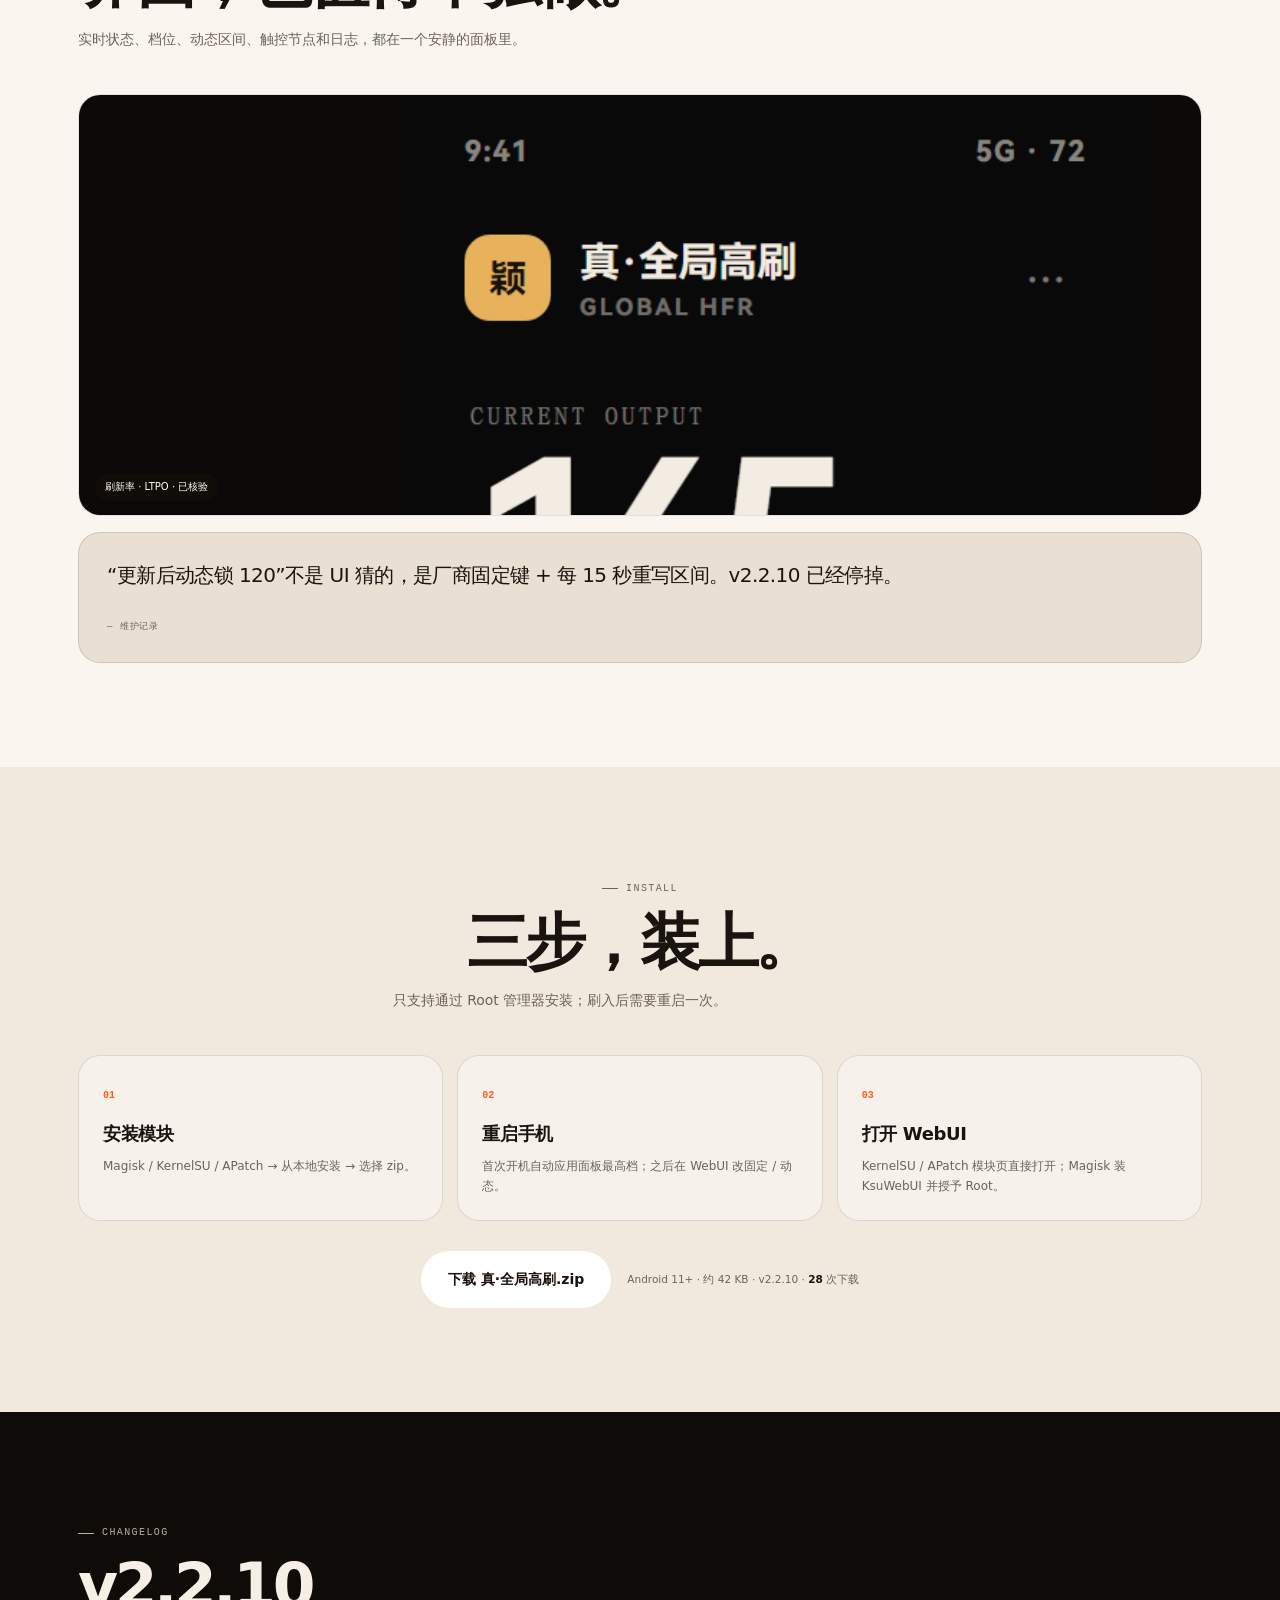
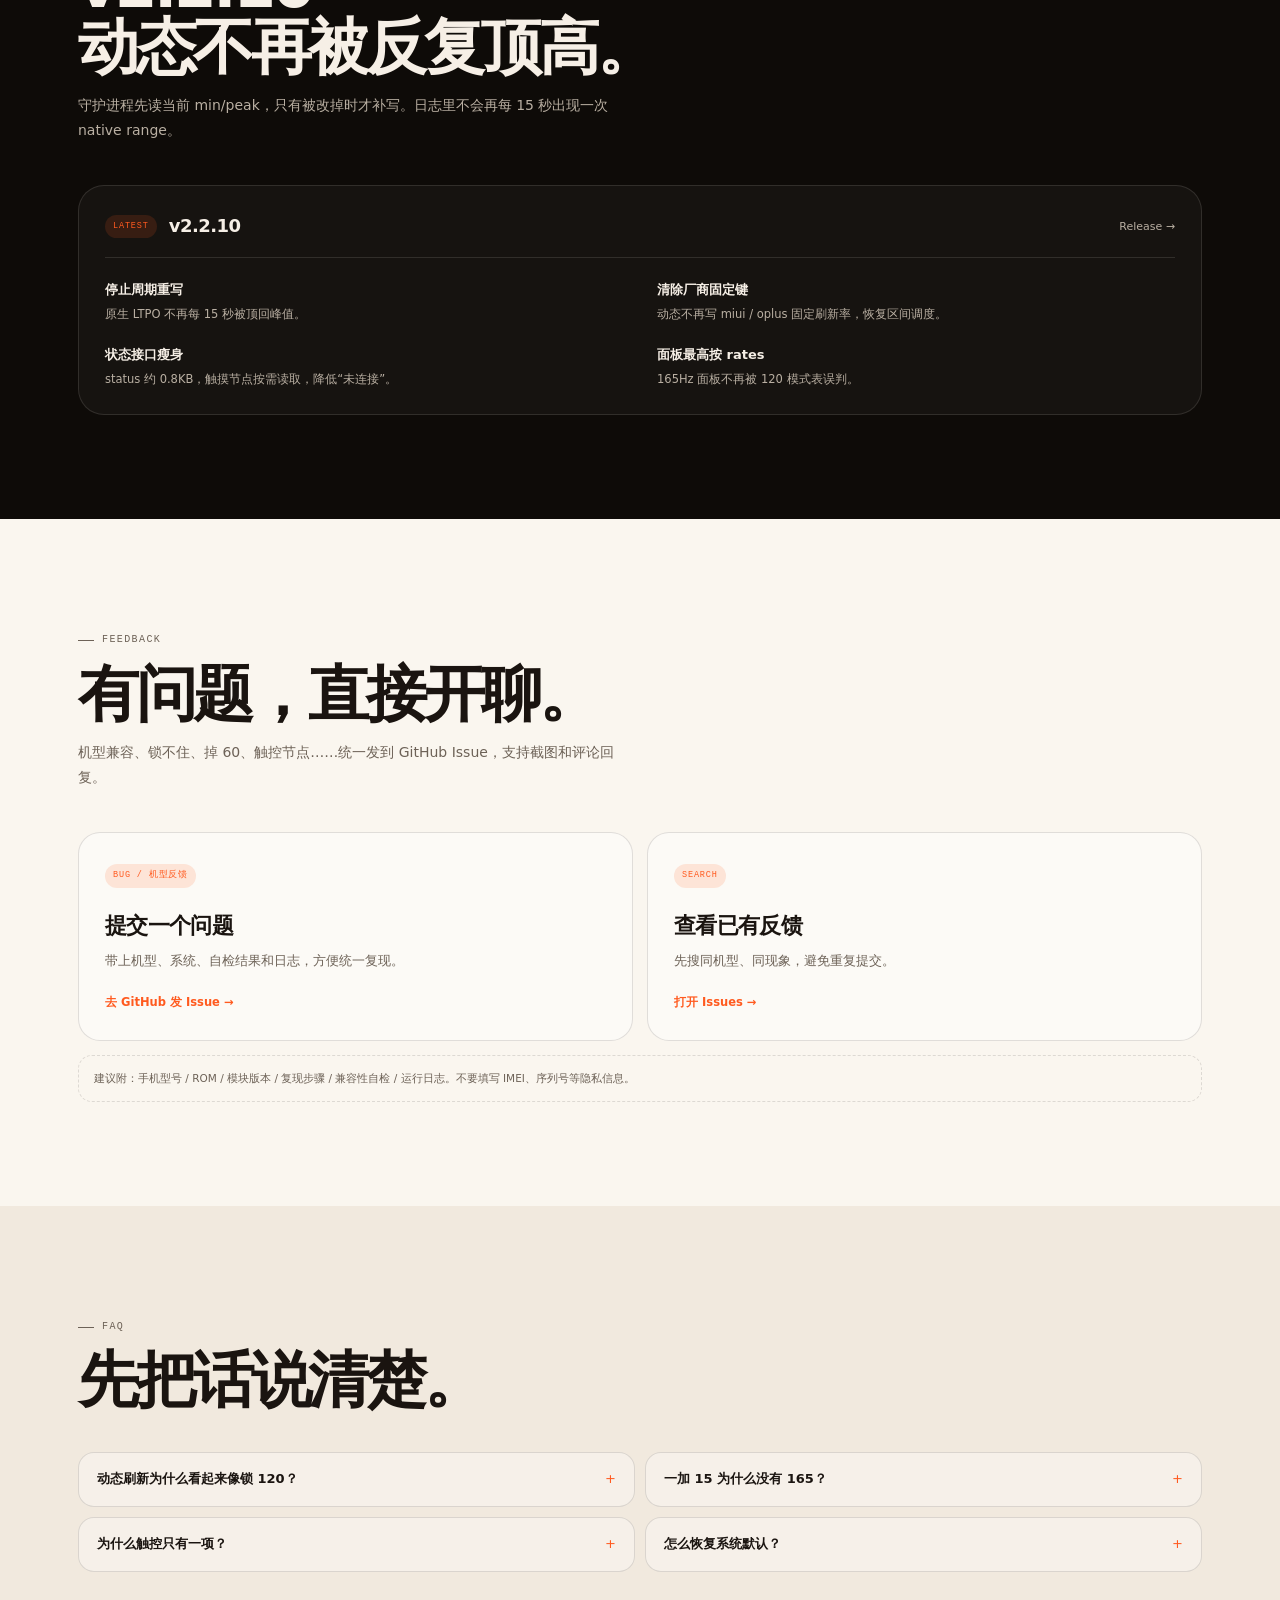
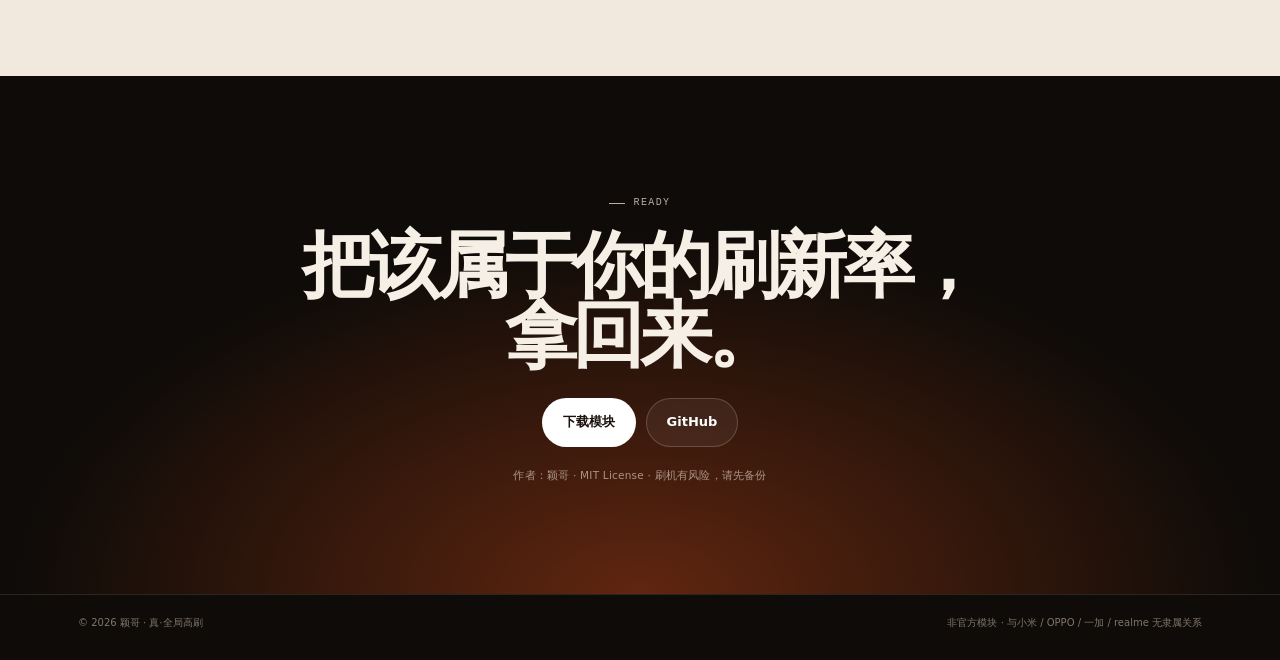
==== commit bdd051f9: "site: redesign homepage with warm editorial style" ====
--- a/docs/index.html
+++ b/docs/index.html
@@ -3,30 +3,26 @@
 <head>
 <meta charset="UTF-8">
 <meta name="viewport" content="width=device-width, initial-scale=1, viewport-fit=cover">
-<meta name="theme-color" content="#eef3fa" id="themeColor">
-<meta name="description" content="真·全局高刷 v2.2.10：小米 / OPPO / 一加 / realme 与通用机型，能力自检 + 多级回退，60–185Hz 固定档位，原生 / 自适应动态刷新率，触控加速与玻璃拟态 WebUI。">
-<title>真·全局高刷 · 小米 / OPPO / 一加全平台</title>
-<link rel="stylesheet" href="style.css?v=20261103a">
-
-<link rel="icon" href="data:image/svg+xml,%3Csvg xmlns='http://www.w3.org/2000/svg' viewBox='0 0 64 64'%3E%3Cdefs%3E%3ClinearGradient id='g' x1='0' y1='0' x2='1' y2='1'%3E%3Cstop stop-color='%230a84ff'/%3E%3Cstop offset='1' stop-color='%23af52de'/%3E%3C/linearGradient%3E%3C/defs%3E%3Crect width='64' height='64' rx='18' fill='url(%23g)'/%3E%3Ctext x='32' y='44' font-size='34' text-anchor='middle' fill='white' font-family='sans-serif'%3E颖%3C/text%3E%3C/svg%3E">
+<meta name="theme-color" content="#0e0b08" id="themeColor">
+<meta name="description" content="真·全局高刷 v2.2.10：小米 / OPPO / 一加 / realme 与通用机型，能力自检 + 多级回退，60–185Hz 固定档位，原生 / 自适应动态刷新率，触控加速与 WebUI。">
+<title>真·全局高刷 · 把高刷锁进系统底层</title>
+<link rel="stylesheet" href="style.css?v=20261116a">
+<link rel="icon" href="data:image/svg+xml,%3Csvg xmlns='http://www.w3.org/2000/svg' viewBox='0 0 64 64'%3E%3Crect width='64' height='64' rx='18' fill='%23ff5a1f'/%3E%3Ctext x='32' y='45' font-size='34' text-anchor='middle' fill='white' font-family='sans-serif'%3E颖%3C/text%3E%3C/svg%3E">
 <script>try{var t=localStorage.getItem('ghfr-theme');if(t==='light'||t==='dark')document.documentElement.setAttribute('data-theme',t);}catch(e){}</script>
 </head>
 <body>
-<div class="bg" aria-hidden="true"><i class="orb a"></i><i class="orb b"></i><i class="orb c"></i><i class="grain"></i></div>
-
 <header class="nav">
   <a class="brand" href="#top">
     <span class="mark">颖</span>
     <span class="brand-t">真·全局高刷<em>GLOBAL REFRESH</em></span>
   </a>
-  <nav class="links">
+  <nav class="links" aria-label="主导航">
     <a href="#features">功能</a>
     <a href="#lock">原理</a>
-    <a href="#shots">截图</a>
+    <a href="#shots">界面</a>
     <a href="#install">安装</a>
     <a href="#changelog">更新</a>
     <a href="#feedback">反馈</a>
-    <a href="#faq">FAQ</a>
   </nav>
   <div class="nav-act">
     <button class="icon music-btn" id="musicBtn" type="button" aria-label="背景音乐" title="背景音乐">
@@ -47,28 +43,15 @@
 <div class="music-panel" id="musicPanel" hidden>
   <div class="music-head">
     <span class="music-art">♪</span>
-    <div class="music-info">
-      <b id="musicTitle">唐人恋曲 (DJ版)</b>
-      <em id="musicState">DJ大圣</em>
-    </div>
+    <div class="music-info"><b id="musicTitle">唐人恋曲 (DJ版)</b><em id="musicState">DJ大圣</em></div>
     <button type="button" class="music-close" id="musicClose" aria-label="收起">×</button>
   </div>
   <div class="music-controls">
-    <button type="button" id="musicPrev" aria-label="上一首">
-      <svg viewBox="0 0 24 24"><path d="M6 6v12M18 6l-9 6 9 6z"/></svg>
-    </button>
-    <button type="button" class="music-play" id="musicToggle" aria-label="播放 / 暂停">
-      <svg class="play" viewBox="0 0 24 24"><path d="M8 5l12 7-12 7z"/></svg>
-      <svg class="pause" viewBox="0 0 24 24"><path d="M7 5h4v14H7zM14 5h4v14h-4z"/></svg>
-    </button>
-    <button type="button" id="musicNext" aria-label="下一首">
-      <svg viewBox="0 0 24 24"><path d="M18 6v12M6 6l9 6-9 6z"/></svg>
-    </button>
-  </div>
-  <div class="music-meta">
-    <span>随机播放 · 版权归原作者</span>
-    <span id="musicIdx">1 / 4</span>
-  </div>
+    <button type="button" id="musicPrev" aria-label="上一首"><svg viewBox="0 0 24 24"><path d="M6 6v12M18 6l-9 6 9 6z"/></svg></button>
+    <button type="button" class="music-play" id="musicToggle" aria-label="播放 / 暂停"><svg class="play" viewBox="0 0 24 24"><path d="M8 5l12 7-12 7z"/></svg><svg class="pause" viewBox="0 0 24 24"><path d="M7 5h4v14H7zM14 5h4v14h-4z"/></svg></button>
+    <button type="button" id="musicNext" aria-label="下一首"><svg viewBox="0 0 24 24"><path d="M18 6v12M6 6l9 6-9 6z"/></svg></button>
+  </div>
+  <div class="music-meta"><span>随机播放 · 版权归原作者</span><span id="musicIdx">1 / 4</span></div>
 </div>
 <audio id="musicAudio" preload="auto" playsinline></audio>
 
@@ -78,467 +61,157 @@
     <div><b id="releaseTitle">v2.2.10 已发布</b><em id="releaseDesc">原生动态不再每 15 秒重写区间</em></div>
     <a href="#changelog">更新内容 →</a>
   </div>
+
   <section class="hero">
-    <div class="hero-copy">
+    <div class="hero-inner">
       <span class="eyebrow"><i></i> v2.2.10 · Android 11+ · Magisk / KernelSU / APatch</span>
       <h1>把高刷，<br><span>锁进系统底层。</span></h1>
-      <p class="lead">真·全局高刷 v2.2.10。动态下限支持 30 / 60 / 90Hz，按面板上报自动识别；能力自检 + 多级回退，按机型选择可用的锁帧 / 动态接口；60–185Hz 固定档位，原生 / 自适应双动态引擎，静止降下限、触控回峰值。不是只写一个 <code>settings</code> 就自称全局。</p>
+      <p class="lead">不是只写一个 settings 就自称全局。能力自检、底层锁、回读核验、动态 LTPO、触控加速，按每一台手机真实支持的能力工作。</p>
       <div class="cta">
-        <a class="btn blue" href="assets/真·全局高刷.zip?v=2.2.10&amp;src=page" download="真·全局高刷.zip" data-dl="hfr">
+        <a class="btn primary" href="assets/真·全局高刷.zip?v=2.2.10&amp;src=page" download="真·全局高刷.zip" data-dl="hfr">
           <svg viewBox="0 0 24 24"><path d="M12 3v12M7 10l5 5 5-5M4 20h16"/></svg>
           下载模块
         </a>
-        <a class="btn glass" data-repo href="https://github.com/yingge-dev/global-hfr" target="_blank" rel="noopener">
+        <a class="btn ghost" data-repo href="https://github.com/yingge-dev/global-hfr" target="_blank" rel="noopener">
           <svg viewBox="0 0 24 24"><path d="M12 2C6.5 2 2 6.6 2 12.2c0 4.5 2.9 8.3 6.8 9.7.5.1.7-.2.7-.5v-1.8c-2.8.6-3.4-1.2-3.4-1.2-.5-1.2-1.1-1.5-1.1-1.5-.9-.6.1-.6.1-.6 1 .1 1.5 1 1.5 1 .9 1.6 2.4 1.1 3 .9.1-.7.4-1.1.6-1.4-2.2-.3-4.6-1.1-4.6-5 0-1.1.4-2 1-2.7-.1-.3-.4-1.3.1-2.7 0 0 .8-.3 2.7 1a9.4 9.4 0 0 1 5 0c1.9-1.3 2.7-1 2.7-1 .5 1.4.2 2.4.1 2.7.6.7 1 1.6 1 2.7 0 3.9-2.4 4.7-4.6 5 .4.3.7.9.7 1.9v2.8c0 .3.2.6.7.5a10.2 10.2 0 0 0 6.8-9.7C22 6.6 17.5 2 12 2z"/></svg>
           查看源码
         </a>
       </div>
-      <p class="tiny">免费 · 无广告 · 不收集数据 · <span title="总下载 = GitHub Release 下载 + 网页下载实时计数；同一人重复下载会重复计数，不等于独立用户数">总下载 <b id="dlTotal">28</b> 次</span></p>
-    </div>
-
-    <div class="hero-visual" aria-hidden="true">
-      <div class="phone p1"><img src="assets/home-light.png" alt=""></div>
-      <div class="phone p2"><img src="assets/home-dark.png" alt=""></div>
-      <div class="float f1"><b>165Hz</b><span>已锁定 · 已核验</span></div>
+      <p class="tiny">免费 · 无广告 · 不收集数据 · 总下载 <b id="dlTotal">28</b> 次</p>
+    </div>
+    <div class="hero-stage">
+      <div class="hero-glow"></div>
+      <div class="hero-phone"><img src="assets/hero-module.png" alt="真·全局高刷模块 WebUI"></div>
+      <div class="float f1"><b>165Hz</b><span>已锁定 · LTPO</span></div>
       <div class="float f2"><b>60–165</b><span>动态区间</span></div>
-    </div>
-  </section>
-
-  <section class="stats reveal">
-    <div><b>60–185<span>Hz</span></b><em>固定档位</em></div>
-    <div><b>3<span>层</span></b><em>锁帧 + 回读核验</em></div>
-    <div><b>0<span>个</span></b><em>虚假高刷档位</em></div>
-    <div title="总下载 = GitHub Release 下载 + 网页下载实时计数；同一人重复下载会重复计数，不等于独立用户数"><b id="dlStat">28</b><em>总下载</em></div>
-  </section>
-
-  <section class="section" id="features">
-    <div class="sec-head reveal">
-      <span class="eyebrow"><i></i> FEATURES</span>
-      <h2>该有的都有，<br>不该吹的不吹。</h2>
-      <p>固定、动态、触控、WebUI、守护、恢复——围绕“真的生效”做完整闭环。</p>
-    </div>
-    <div class="grid features">
-      <article class="card reveal">
-        <span class="ico"><svg viewBox="0 0 24 24"><path d="M13 2L4.5 13.5H11l-1 8.5L19.5 10H13z"/></svg></span>
-        <h3>60–185Hz 固定档位</h3>
-        <p>自动扫描 SurfaceFlinger 显示模式；机器或超频 DTBO 里有的档位才出现，没有的置灰。</p>
-      </article>
-      <article class="card reveal">
-        <span class="ico"><svg viewBox="0 0 24 24"><path d="M3 15c2.5 0 2.5-6 5-6s2.5 6 5 6 2.5-6 5-6 2.5 6 5 6"/></svg></span>
-        <h3>原生 / 自适应动态</h3>
-        <p>原生：系统按画面内容调度，最省电；自适应：触控升到上限，静止 3 秒回到下限。底层锁不可用时自动改用 Settings 动态，不依赖小米 1035。</p>
-      </article>
-      <article class="card reveal">
-        <span class="ico"><svg viewBox="0 0 24 24"><path d="M12 3l7 3v5c0 4.5-3 8-7 10-4-2-7-5.5-7-10V6z"/><path d="M9 12l2 2 4-4"/></svg></span>
-        <h3>底层锁帧 + 回读核验</h3>
-        <p>SurfaceFlinger 1035 底层锁，压住应用帧率投票；每次应用后回读实际刷新率，UI 显示“已核验”才算锁上。</p>
-      </article>
-      <article class="card reveal">
-        <span class="ico"><svg viewBox="0 0 24 24"><path d="M9 11V5.5a1.5 1.5 0 0 1 3 0V11M12 11V4.5a1.5 1.5 0 0 1 3 0V11M15 11V6.5a1.5 1.5 0 0 1 3 0V14a6 6 0 0 1-6 6h-1.6a5 5 0 0 1-3.7-1.7L5 15.5a1.6 1.6 0 0 1 2.4-2l1.6 1.6"/></svg></span>
-        <h3>触控加速</h3>
-        <p>高通 touchboost、CPU input boost、MTK fpsgo、Adreno idler、触控 HAL 提权；电竞模式再加 GPU 与调度 boost。</p>
-      </article>
-      <article class="card reveal">
-        <span class="ico"><svg viewBox="0 0 24 24"><rect x="3" y="4" width="18" height="14" rx="3"/><path d="M8 21h8M12 18v3"/></svg></span>
-        <h3>玻璃拟态 WebUI</h3>
-        <p>自动 / 浅色 / 深色三档主题，实时状态、节点列表、日志、扫描、恢复都在一个页面里完成。</p>
-      </article>
-      <article class="card reveal">
-        <span class="ico"><svg viewBox="0 0 24 24"><path d="M20 12a8 8 0 1 1-2.3-5.7"/><path d="M20 4v6h-6"/></svg></span>
-        <h3>守护与恢复</h3>
-        <p>开机自启、息屏亮屏重锁、漂移检测；所有触控节点写前备份，关闭或卸载逐项还原。</p>
-      </article>
-    </div>
-  </section>
-
-  <section class="section split" id="lock">
-    <div class="sec-head reveal">
-      <span class="eyebrow"><i></i> HOW IT WORKS</span>
-      <h2>为什么它敢叫<br>“真·全局”？</h2>
-      <p>只改 <code>peak_refresh_rate</code>，应用一投票就掉回 60。真正的全局锁，要同时做三件事。</p>
-      <a class="text-link" href="#faq">常见问题 <span>→</span></a>
-    </div>
-    <div class="lock-card card reveal">
-      <div class="lock-row">
-        <span class="num">01</span>
-        <div><b>框架层</b><p><code>peak_refresh_rate</code> / <code>min_refresh_rate</code>，小米 / 澎湃额外写 <code>user_refresh_rate</code>。</p></div>
-      </div>
-      <div class="lock-row">
-        <span class="num">02</span>
-        <div><b>底层锁</b><p><code>service call SurfaceFlinger 1035</code>，把显示模式钉死，并让后续 DisplayManager / 应用帧率请求失效。</p></div>
-      </div>
-      <div class="lock-row">
-        <span class="num">03</span>
-        <div><b>回读核验</b><p>读 <code>dumpsys display</code> 的实际刷新率与 active mode，没到目标就重试；仍失败就标“待核验”，不假装成功。</p></div>
-      </div>
-      <p class="lock-note">动态区间不再依赖“解除底层锁”：原生模式写回范围；自适应模式直接切换底层模式，所以从小米固定档切回动态也能立即生效，不必重启。</p>
-    </div>
-  </section>
-
-  <section class="section" id="shots">
-    <div class="sec-head reveal">
-      <span class="eyebrow"><i></i> SCREENSHOTS</span>
-      <h2>界面，也值得单独做。</h2>
-      <p>玻璃拟态、分组列表、系统风格的开关与分段控件；自动 / 浅色 / 深色都做了适配。</p>
-    </div>
-    <div class="shots">
-      <a class="shot reveal" href="assets/poster-1.png"><img src="assets/poster-1.png" alt="封面" loading="lazy"><span>封面 · 浅色 / 深色</span></a>
-      <a class="shot reveal" href="assets/poster-2.png"><img src="assets/poster-2.png" alt="刷新率" loading="lazy"><span>刷新率 · 底层锁</span></a>
-      <a class="shot reveal" href="assets/poster-3.png"><img src="assets/poster-3.png" alt="触控" loading="lazy"><span>动态与触控</span></a>
-      <a class="shot reveal" href="assets/poster-4.png"><img src="assets/poster-4.png" alt="WebUI" loading="lazy"><span>WebUI · 安装</span></a>
-    </div>
-  </section>
-
-  <section class="section" id="install">
-    <div class="sec-head center reveal">
-      <span class="eyebrow"><i></i> INSTALL</span>
-      <h2>三步，装上。</h2>
-      <p>只支持通过 Root 管理器安装；刷入后需要重启一次。</p>
-    </div>
-    <div class="steps">
-      <div class="step card reveal"><b>01</b><h3>安装模块</h3><p>Magisk / KernelSU / APatch 管理器 → 从本地安装 → 选择 zip。</p></div>
-      <div class="step card reveal"><b>02</b><h3>重启手机</h3><p>首次开机会自动应用 60Hz–面板最高的动态刷新率，之后可在 WebUI 改固定 / 动态。</p></div>
-      <div class="step card reveal"><b>03</b><h3>打开 WebUI</h3><p>KernelSU / APatch 模块页直接开；Magisk 安装 KsuWebUI 并授予 Root。</p></div>
-    </div>
-    <div class="install-cta reveal">
-      <a class="btn blue big" href="assets/真·全局高刷.zip?v=2.2.10&amp;src=page" download="真·全局高刷.zip" data-dl="hfr">下载 真·全局高刷.zip</a>
-      <span>Android 11+ · 约 42 KB · v2.2.10</span>
-    </div>
-  </section>
-
-  <section class="section" id="changelog">
-    <div class="sec-head reveal">
-      <span class="eyebrow"><i></i> CHANGELOG</span>
-      <h2>v2.2.10<br>动态不再被反复顶高。</h2>
-      <p>修复守护进程每 15 秒重写 min/peak，把系统 LTPO 调度重新顶到峰值的问题；只有设置被改掉时才补写。</p>
-    </div>
-    <div class="lock-card card reveal" style="margin-bottom:20px">
-      <div class="lock-row">
-        <span class="num">01</span>
-        <div><b>停止每 15 秒重写原生区间</b><p>守护进程先读取当前 min/peak，只有被系统或其他应用改掉时才补写。避免每 15 秒把 LTPO 重新顶到 120 / 165，导致动态看起来失效。</p></div>
-      </div>
-      <div class="lock-row">
-        <span class="num">02</span>
-        <div><b>修复小米 17 动态锁 120</b><p>v2.2.5 原生动态把 miui_refresh_rate 写成峰值，等于硬锁；v2.2.9 起清除厂商固定键，v2.2.10 再停止周期重写。</p></div>
-      </div>
-      <div class="lock-row">
-        <span class="num">03</span>
-        <div><b>保留状态瘦身与自动上限</b><p>精简 status、按需读取触摸节点、面板最高从 modes + rates 计算、动态上限可选「面板最高 · 自动」。</p></div>
-      </div>
-      <p class="lock-note">一加 / OPPO 的 165 仍受 ColorOS 白名单限制；模块不会假装突破。</p>
-    </div>
-    <div class="sec-head reveal" style="padding-top:6px">
-      <span class="eyebrow">v2.2.9</span>
-      <h2 style="font-size:24px">动态恢复 LTPO</h2>
-    </div>
-    <div class="lock-card card reveal" style="margin-bottom:20px">
-      <div class="lock-row">
-        <span class="num">01</span>
-        <div><b>原生动态不再写厂商固定键</b><p>v2.2.9 起，原生动态只设置 min_refresh_rate / peak_refresh_rate，并清掉 miui_refresh_rate、oplus_screen_refresh_rate 等固定键，让系统真正按 LTPO 区间调度，而不是被写成全局 165 / 120。</p></div>
-      </div>
-      <div class="lock-row">
-        <span class="num">02</span>
-        <div><b>固定档仍然保留厂商键</b><p>选「全局最高 / 固定档」时才写厂商固定键；动态和固定分开处理，不再互相污染。</p></div>
-      </div>
-      <div class="lock-row">
-        <span class="num">03</span>
-        <div><b>状态与上限优化保留</b><p>status 仍为精简版，触摸节点按需读取；面板最高从 modes + rates 一起算；动态上限可选「面板最高 · 自动」。</p></div>
-      </div>
-      <p class="lock-note">一加 / OPPO 的 165 仍受 ColorOS 白名单和系统策略限制，模块不会假装突破。</p>
-    </div>
-    <div class="sec-head reveal" style="padding-top:6px">
-      <span class="eyebrow">v2.2.8</span>
-      <h2 style="font-size:24px">状态瘦身与自动上限</h2>
-    </div>
-    <div class="lock-card card reveal" style="margin-bottom:20px">
-      <div class="lock-row">
-        <span class="num">01</span>
-        <div><b>状态接口瘦身</b><p>status 不再携带触摸节点和完整模式表，从约 1.6KB 降到约 0.8KB；触摸节点改为按需读取，降低 WebUI 输出被截断导致「未连接」的概率。</p></div>
-      </div>
-      <div class="lock-row">
-        <span class="num">02</span>
-        <div><b>面板最高从 rates 一起算</b><p>显示模式没有列出的速率，只要系统 rates 上报了，也会计入面板最高；避免 165Hz 面板被误判成 120Hz。</p></div>
-      </div>
-      <div class="lock-row">
-        <span class="num">03</span>
-        <div><b>动态上限「自动」</b><p>动态刷新上限新增「面板最高 · 自动」，按当前手机真实最高档位生效，不再固定写死 120 / 165。</p></div>
-      </div>
-      <div class="lock-row">
-        <span class="num">04</span>
-        <div><b>安装权限回退更兼容</b><p>安装脚本的权限回退改用逐文件 chmod，兼容部分 APatch / 旧 toybox 环境。</p></div>
-      </div>
-      <p class="lock-note">v2.2.8 不改底层锁帧策略；一加 / OPPO 的 165 白名单仍由厂商系统决定。</p>
-    </div>
-    <div class="sec-head reveal" style="padding-top:6px">
-      <span class="eyebrow">v2.2.7</span>
-      <h2 style="font-size:24px">状态显示修复</h2>
-    </div>
-    <div class="lock-card card reveal" style="margin-bottom:20px">
-      <div class="lock-row">
-        <span class="num">01</span>
-        <div><b>兼容模式不再显示「已核验」</b><p>WebUI 只认引擎回读的 verified，不再因为 current==target 自动升级为已核验；一加 13 / 15 这类兼容模式会如实显示「未核验」。</p></div>
-      </div>
-      <div class="lock-row">
-        <span class="num">02</span>
-        <div><b>状态错误页不再铺原始 JSON</b><p>引擎返回异常时只显示友好提示并自动重试一次，不再把一长串 JSON 直接塞进状态卡。</p></div>
-      </div>
-      <div class="lock-row">
-        <span class="num">03</span>
-        <div><b>状态解析更稳</b><p>status 单独屏蔽 stderr，并支持逐行提取 JSON，避免日志/警告混进输出导致整页未连接。</p></div>
-      </div>
-      <p class="lock-note">v2.2.7 只修 WebUI 状态显示，不动刷新率锁定逻辑。</p>
-    </div>
-    <div class="sec-head reveal" style="padding-top:6px">
-      <span class="eyebrow">v2.2.6</span>
-      <h2 style="font-size:24px">60Hz 不再误判</h2>
-    </div>
-    <div class="lock-card card reveal" style="margin-bottom:20px">
-      <div class="lock-row">
-        <span class="num">01</span>
-        <div><b>60Hz 不再误判为不支持</b><p>Xiaomi 17 这类 120Hz LTPO 面板的 60Hz 可能只在设置层上报，没有独立 SurfaceFlinger 模式；现在会把 panel.rates 一起算进 UI 和固定档。</p></div>
-      </div>
-      <div class="lock-row">
-        <span class="num">02</span>
-        <div><b>无模式 ID 也能固定</b><p>系统上报支持、但 pick_mode 找不到对应模式时，固定档改为走 Settings（min=peak=目标），不再直接报「未检测到档位」。</p></div>
-      </div>
-      <div class="lock-row">
-        <span class="num">03</span>
-        <div><b>保留 20 / 24 / 30 / 40Hz</b><p>系统真正上报的低速率会进入档位列表；没上报的不会硬写，仍然不做无效档位。</p></div>
-      </div>
-      <p class="lock-note">v2.2.6 只修速率来源和 60Hz 固定路径，不改 1035 底层锁策略。</p>
-    </div>
-    <div class="sec-head reveal" style="padding-top:6px">
-      <span class="eyebrow">v2.2.5</span>
-      <h2 style="font-size:24px">异常档位过滤</h2>
-    </div>
-    <div class="lock-card card reveal" style="margin-bottom:20px">
-      <div class="lock-row">
-        <span class="num">01</span>
-        <div><b>过滤异常 360Hz 档位</b><p>Xiaomi 17 Pro 这类 120Hz 面板被扫出 360Hz 虚拟/误读档位时，不再显示也不允许锁定；只保留 240Hz 以内的可信速率。</p></div>
-      </div>
-      <div class="lock-row">
-        <span class="num">02</span>
-        <div><b>旧面板数据自动迁移</b><p>升级后如果旧 panel.conf 里还留着 360Hz 上限，会重新扫描并修正；不会继续按异常档位工作。</p></div>
-      </div>
-      <div class="lock-row">
-        <span class="num">03</span>
-        <div><b>触控节点如实显示</b><p>只写真实存在且写入成功的节点；只有 1 项生效说明这台机器只暴露了 1 个可用节点，不会补假节点。</p></div>
-      </div>
-      <p class="lock-note">v2.2.5 只做异常档位修正，不改变正常的 60–185Hz 锁定逻辑。</p>
-    </div>
-    <div class="sec-head reveal" style="padding-top:6px">
-      <span class="eyebrow">v2.2.4</span>
-      <h2 style="font-size:24px">掉 60 自动拉回</h2>
-    </div>
-    <div class="lock-card card reveal" style="margin-bottom:20px">
-      <div class="lock-row">
-        <span class="num">01</span>
-        <div><b>固定档失败继续回退</b><p>SurfaceFlinger 底层锁回读不到目标刷新率时，不再直接返回「未确认」；继续尝试 DisplayManager 和标准 Settings，最后才标记兼容模式。</p></div>
-      </div>
-      <div class="lock-row">
-        <span class="num">02</span>
-        <div><b>掉 60 自动拉回</b><p>固定档守护从 30 秒一次改为每 2 秒检查实际刷新率；抖音、B 站等应用把帧率压到 60 时，自动重新应用固定档。</p></div>
-      </div>
-      <div class="lock-row">
-        <span class="num">03</span>
-        <div><b>折叠屏 / 多显示模式更稳</b><p>底层模式回读失败时不再卡死，给小米 MIX Flip 2 这类 1035 不生效的机型留出设置与 DisplayManager 回退路径。</p></div>
-      </div>
-      <p class="lock-note">v2.2.4 只改固定档回退与守护频率，不动动态下限识别。</p>
-    </div>
-    <div class="sec-head reveal" style="padding-top:6px">
-      <span class="eyebrow">v2.2.3</span>
-      <h2 style="font-size:24px">下载按钮修复</h2>
-    </div>
-    <div class="lock-card card reveal" style="margin-bottom:20px">
-      <div class="lock-row">
-        <span class="num">01</span>
-        <div><b>更新弹窗下载按钮可用</b><p>「浏览器下载 v2.2.3」不再用普通 <code>&lt;a target="_blank"&gt;</code>；改为 <code>am start</code> 调起系统浏览器，调起失败自动跳项目主页安装区。</p></div>
-      </div>
-      <div class="lock-row">
-        <span class="num">02</span>
-        <div><b>GitHub 发布页同样处理</b><p>发布页按钮也走同一套外部打开逻辑，不再在 WebView 里点了没反应。</p></div>
-      </div>
-      <div class="lock-row">
-        <span class="num">03</span>
-        <div><b>下载与主页职责分开</b><p>弹窗下载直接给 Release 包；底栏「主页」负责说明、更新日志和中文文件名下载，不重复。</p></div>
-      </div>
-      <p class="lock-note">v2.2.3 只修 WebUI 更新弹窗的两个外部按钮，不动刷新率策略。</p>
-    </div>
-    <div class="sec-head reveal" style="padding-top:6px">
-      <span class="eyebrow">v2.2.2</span>
-      <h2 style="font-size:24px">主页入口</h2>
-    </div>
-    <div class="lock-card card reveal" style="margin-bottom:20px">
-      <div class="lock-row">
-        <span class="num">01</span>
-        <div><b>底栏新增「主页」入口</b><p>底栏从 3 个变 4 个，任何页面都能一键打开项目主页；外观、位置和设置页不变。</p></div>
-      </div>
-      <div class="lock-row">
-        <span class="num">02</span>
-        <div><b>KernelSU / APatch 打开外部浏览器</b><p>优先用 root 的 <code>am start</code> 调起系统浏览器，失败时回退普通链接，不在 WebView 里卡住。</p></div>
-      </div>
-      <div class="lock-row">
-        <span class="num">03</span>
-        <div><b>代码审计</b><p>检查 tab 切换、外部链接回调、未使用状态字段和无用逻辑；语法检查通过后再发版。</p></div>
-      </div>
-      <p class="lock-note">v2.2.2 只改 WebUI 入口与外部跳转，不动刷新率策略。</p>
-    </div>
-    <div class="sec-head reveal" style="padding-top:6px">
-      <span class="eyebrow">v2.2.1</span>
-      <h2 style="font-size:24px">清理与核验</h2>
-    </div>
-    <div class="lock-card card reveal" style="margin-bottom:20px">
-      <div class="lock-row">
-        <span class="num">01</span>
-        <div><b>删除无效的触控采样率写入</b><p>部分机型节点只可写、不可回读，无法确认是否生效；v2.2.1 移除该功能，不再把“写入成功”当成“采样率已提升”。</p></div>
-      </div>
-      <div class="lock-row">
-        <span class="num">02</span>
-        <div><b>固定档加回读核验</b><p>小米底层锁也会回读实际刷新率，确认不到就显示「未确认」，不再默认成功。</p></div>
-      </div>
-      <div class="lock-row">
-        <span class="num">03</span>
-        <div><b>深度锁帧按能力显示</b><p>没有 SurfaceFlinger 底层锁的机型隐藏该开关，避免无效选项。</p></div>
-      </div>
-      <div class="lock-row">
-        <span class="num">04</span>
-        <div><b>清理残留配置</b><p>移除 sampling 配置、状态字段与切换入口；旧配置文件里的旧键会被忽略。</p></div>
-      </div>
-      <p class="lock-note">v2.2.1 不改变 30 / 60 / 90 下限识别逻辑；只做真实性清理与固定档核验。</p>
-    </div>
-    <div class="sec-head reveal" style="padding-top:6px">
-      <span class="eyebrow">v2.2.0</span>
-      <h2 style="font-size:24px">动态下限细化</h2>
-    </div>
-    <div class="lock-card card reveal" style="margin-bottom:20px">
-      <div class="lock-row">
-        <span class="num">01</span>
-        <div><b>动态下限支持 30 / 60 / 90Hz</b><p>按 <code>mSupportedRefreshRates</code> 自动生成下限；面板上报 30Hz 才显示 30，未上报就自动隐藏，不写无效档位。</p></div>
-      </div>
-      <div class="lock-row">
-        <span class="num">02</span>
-        <div><b>新增 30–60 / 90 / 120 / 144 / 165 / 185 预设</b><p>按面板实际档位过滤；没有 185 的屏幕不会出现 30–185。60 / 90 / 120 起步的区间继续保留。</p></div>
-      </div>
-      <div class="lock-row">
-        <span class="num">03</span>
-        <div><b>30Hz 自动走设置引擎</b><p>没有 30Hz 显示模式、但系统支持 30Hz 下限的机型，自适应改用 <code>min_refresh_rate</code> 切换，不强行调不存在的 1035 档位。</p></div>
-      </div>
-      <div class="lock-row">
-        <span class="num">04</span>
-        <div><b>界面更紧凑</b><p>动态下限 / 上限选项按真实速率生成；预设控制在两行内，切换仍然即点即用。</p></div>
-      </div>
-      <p class="lock-note">v2.2 只动动态刷新率；全局固定档保持 v2.1 的逻辑，暂无用户反馈 bug。</p>
-    </div>
-    <div class="sec-head reveal" style="padding-top:6px">
-      <span class="eyebrow">v2.1.0</span>
-      <h2 style="font-size:24px">兼容性重构</h2>
-    </div>
-    <div class="lock-card card reveal" style="margin-bottom:20px">
-      <div class="lock-row">
-        <span class="num">01</span>
-        <div><b>能力自检</b><p>检测 SurfaceFlinger 底层锁、DisplayManager <code>cmd display</code>、厂商刷新率键与系统原生上限；WebUI 设置页可随时重新自检。</p></div>
-      </div>
-      <div class="lock-row">
-        <span class="num">02</span>
-        <div><b>固定档三级回退</b><p>Settings → DisplayManager → SurfaceFlinger；每一步回读实际刷新率，全部失败就标「兼容模式」，不谎称已锁定。</p></div>
-      </div>
-      <div class="lock-row">
-        <span class="num">03</span>
-        <div><b>通用自适应</b><p>没有 1035 底层锁的机型，自适应改用 <code>min_refresh_rate</code> / <code>peak_refresh_rate</code> 切换：触控升上限，静止回下限。</p></div>
-      </div>
-      <div class="lock-row">
-        <span class="num">04</span>
-        <div><b>厂商键自动发现</b><p>HyperOS 的 <code>miui_refresh_rate</code>、OPPO / 一加 / realme 的厂商键，存在才写入，写前备份；不存在就只用标准 peak / min。</p></div>
-      </div>
-      <div class="lock-row">
-        <span class="num">05</span>
-        <div><b>按系统上限给建议</b><p>读取 <code>mLockedMaxRefreshRate</code>；原生动态跑不满面板时自动推荐自适应，165Hz 不再只有固定档一条路。</p></div>
-      </div>
-      <p class="lock-note">其他品牌 / 系统：只要是 Android 11+ 且支持标准 DisplayManager / Settings 接口，就能至少解锁档位与动态；具体能否锁死取决于 ROM 是否暴露对应接口，自检页会直接告诉你。</p>
-    </div>
-    <div class="sec-head reveal" style="padding-top:6px">
-      <span class="eyebrow">v2.0.0</span>
-      <h2 style="font-size:24px">动态刷新率修复</h2>
-    </div>
-    <div class="lock-card card reveal">
-      <div class="lock-row">
-        <span class="num">01</span>
-        <div><b>动态真的会降到 60 了</b><p>补充 HyperOS <code>miui_refresh_rate</code>，修复静态画面不降频；新增自适应引擎，触控升上限、静止 3 秒回下限。</p></div>
-      </div>
-      <div class="lock-row">
-        <span class="num">02</span>
-        <div><b>60–165Hz 动态可用</b><p>系统策略把原生动态限制在 120Hz 时，自适应模式直接切换底层模式，60 / 120 / 144 / 165 全档可用。</p></div>
-      </div>
-      <div class="lock-row">
-        <span class="num">03</span>
-        <div><b>固定 → 动态不再卡死</b><p>底层锁残留会自动识别：切动态自动走自适应，立即生效；切原生会提示重启一次，不再假装成功。</p></div>
-      </div>
-      <div class="lock-row">
-        <span class="num">04</span>
-        <div><b>WebUI 延迟从秒级降到 0.2s</b><p>状态查询改为缓存文件 + 内置解析，不再每次轮询都跑 <code>dumpsys</code>；切换档位单进程完成。</p></div>
-      </div>
-      <div class="lock-row">
-        <span class="num">05</span>
-        <div><b>按机型识别 + 检查更新</b><p>自动识别系统原生上限、面板档位与厂商；WebUI 新增动态实现选择、静止降频时间、GitHub 新版本提示与更新日志。</p></div>
-      </div>
-      <p class="lock-note">已知限制：部分 HyperOS 机型把 165Hz 作为“底层增强模式”，系统原生动态最高 120Hz；需要 165Hz 动态请选「自适应」或「全局最高」。</p>
-    </div>
-  </section>
-
-  <section class="section" id="feedback">
-    <div class="sec-head">
-      <span class="eyebrow"><i></i> FEEDBACK</span>
-      <h2>有问题，直接开聊。</h2>
-      <p>机型兼容、锁不住、掉 60、触控节点……统一发到 GitHub Issue。支持截图和评论回复，不用加微信或 QQ。</p>
-    </div>
-    <div class="feedback-grid">
-      <a class="fb-card primary" href="https://github.com/yingge-dev/global-hfr/issues/new?template=bug_report.yml" target="_blank" rel="noopener">
-        <span class="fb-badge">BUG / 机型反馈</span>
-        <b>提交一个问题</b>
-        <em>带上机型、系统、自检结果和日志，方便统一复现</em>
-        <i>去 GitHub 发 Issue →</i>
-      </a>
-      <a class="fb-card" href="https://github.com/yingge-dev/global-hfr/issues" target="_blank" rel="noopener">
-        <span class="fb-badge">SEARCH</span>
-        <b>查看已有反馈</b>
-        <em>先搜同机型、同现象，避免重复提交</em>
-        <i>打开 Issues →</i>
-      </a>
-    </div>
-    <div class="feedback-note">
-      <b>建议附上：</b>手机型号 / ROM / 模块版本 / 复现步骤 / 兼容性自检 / 运行日志。
-      <span>不要填写 IMEI、序列号、账号等隐私信息；所有回复都在 Issue 里公开进行。</span>
-    </div>
-  </section>
-
-  <section class="section" id="faq">
-    <div class="sec-head reveal">
-      <span class="eyebrow"><i></i> FAQ</span>
-      <h2>先把话说明白。</h2>
-    </div>
-    <div class="faq">
-      <details class="reveal"><summary>为什么我的 144 / 165 / 185Hz 是灰的？</summary><p>模块只能锁定设备真实存在的显示模式。面板原生 120Hz 的机器不会凭空出现 144/165/185；刷了超频 DTBO 并被扫描到，才会出现并标注 OC。没有的档位不会假装支持。</p></details>
-      <details class="reveal"><summary>会不会和 dfps、Astra 之类的高刷模块冲突？</summary><p>会。它们都在改 peak_refresh_rate 和 SurfaceFlinger 策略，同时开会互相覆盖，表现为跳档、锁不住、耗电异常。请只保留一个。</p></details>
-      <details class="reveal"><summary>为什么动态区间静止时会掉到很低？</summary><p>把下限设为 10/30 时，LTPO 在静态画面会进入低刷新率省电，这是正常的；希望静止也保持 60，把下限设为 60 即可。</p></details>
-      <details class="reveal"><summary>触控采样率真的会变高吗？</summary><p>模块不会修改触控 IC 固件，也不谎称提升采样率。它做的是输入 boost、触控 HAL 提权、GPU 频率策略和调度 boost，缩短“触摸 → 渲染 → 上屏”的链路；采样率由屏幕与厂商 HAL 决定。</p></details>
-      <details class="reveal"><summary>耗电会不会变高？</summary><p>固定 165/185Hz 全程锁死必然更耗电。日常建议动态区间或 120Hz；电竞触控也会提高 GPU/调度功耗。可以先试动态模式。</p></details>
-      <details class="reveal"><summary>出问题怎么恢复？</summary><p>WebUI → 设置 → 恢复系统默认；或直接在管理器卸载模块并重启。卸载脚本会还原刷新率设置、逐项还原触控节点、关闭浮层与底层锁。</p></details>
-      <details class="reveal"><summary>截图里为什么写“界面示意”？</summary><p>因为那些图是浏览器渲染的界面预览，不是真机实拍。模块的实际效果取决于机型、ROM 和内核，建议以自己设备上的“已核验”状态和帧率浮窗为准。</p></details>
-      <details class="reveal"><summary>为什么我的动态下限没有 30Hz？</summary><p>30Hz 不是每块面板都支持。v2.2 读取系统上报的 <code>mSupportedRefreshRates</code>，只有面板真的上报 30Hz 才显示 30 选项；没上报就不会写一个无效档位。同理，90 / 144 / 185 也按真实档位出现。</p></details>
-      <details class="reveal"><summary>其他品牌 / 其他系统能用吗？</summary><p>模块按能力而不是按机型写死：先尝试 Settings 的 <code>peak</code> / <code>min</code>，再试 DisplayManager <code>cmd display</code>，最后才用厂商底层锁。WebUI → 设置 → 兼容性自检会列出本机支持哪些接口。Android 11+ 且 ROM 保留标准接口的机型都能至少解锁与动态；能否锁死取决于 ROM 是否真的接受这些接口，模块不会假装成功。</p></details>
-      <details class="reveal"><summary>为什么原生动态最高只有 120Hz，面板明明是 165Hz？</summary><p>部分 HyperOS 把 144 / 165Hz 作为底层增强档，系统策略的 <code>mLockedMaxRefreshRate</code> 只允许 120Hz。WebUI 会显示「系统上限」；要跑满 165Hz 动态，请把动态实现切到「自适应」，或使用「全局最高」。</p></details>
-      <details class="reveal"><summary>刷了旧版，怎么知道有新版？</summary><p>模块内置 <code>updateJson</code>，KernelSU / APatch / Magisk 的模块页会显示更新角标；新版 WebUI 也会在打开时检查 GitHub 并在顶部显示新版本提示。每次发版都会更新 <code>update.json</code> 与本页更新日志。</p></details>
-    </div>
-  </section>
-
-  <section class="final reveal">
-    <div class="final-card">
-      <span class="mark big">颖</span>
-      <h2>真·全局高刷</h2>
-      <p>小米 / OPPO / 一加全平台 · 60–185Hz · 动态刷新 · 触控增强</p>
+      <div class="float f3"><b>3 层</b><span>回读核验</span></div>
+    </div>
+    <div class="hero-ticker">
+      <span>60–185 Hz 固定档</span><span>原生 / 自适应双动态</span><span>能力自检 + 多级回退</span><span>无虚假档位</span>
+    </div>
+  </section>
+
+  <section class="section light" id="features">
+    <div class="wrap">
+      <div class="sec-head reveal">
+        <span class="eyebrow dark"><i></i> FEATURES</span>
+        <h2>该有的都有，<br>不该吹的不吹。</h2>
+        <p>围绕“真的生效”做完整闭环，而不是堆一排看起来很强的开关。</p>
+      </div>
+      <div class="grid features">
+        <article class="card reveal"><span class="no">01</span><h3>固定档位</h3><p>扫描 SurfaceFlinger 模式，只显示设备真实拥有的 60–185Hz；没有的档位置灰，不写无效值。</p></article>
+        <article class="card reveal"><span class="no">02</span><h3>动态 LTPO</h3><p>原生模式只设置 min/peak，让系统按画面内容调度；自适应模式在触控时升到上限，静止回落。</p></article>
+        <article class="card reveal"><span class="no">03</span><h3>底层锁帧</h3><p>Xiaomi 走 SurfaceFlinger 1035，其他系统走 DisplayManager / Settings；每一层都回读核验。</p></article>
+        <article class="card reveal"><span class="no">04</span><h3>真实触控</h3><p>只写存在且写入成功的节点；没有的节点不补假项。触控 HAL 优先级、input boost 按机型生效。</p></article>
+        <article class="card reveal"><span class="no">05</span><h3>守护与恢复</h3><p>开机自启、息屏亮屏重锁、设置漂移检测；所有改动写前备份，卸载逐项还原。</p></article>
+        <article class="card reveal"><span class="no">06</span><h3>WebUI</h3><p>状态、档位、动态区间、触控、自检、日志都在一个页面；支持 KernelSU / APatch，Magisk 用 KsuWebUI。</p></article>
+      </div>
+    </div>
+  </section>
+
+  <section class="section dark" id="lock">
+    <div class="wrap split">
+      <div class="sec-head reveal">
+        <span class="eyebrow"><i></i> HOW IT WORKS</span>
+        <h2>为什么它敢叫<br>“真·全局”？</h2>
+        <p>只改 peak_refresh_rate，应用一投票就掉回 60。真正的全局锁，要同时做三件事。</p>
+        <a class="text-link" href="#faq">常见问题 <span>→</span></a>
+      </div>
+      <div class="steps-card reveal">
+        <div class="step-row"><span>01</span><div><b>框架层</b><p>peak_refresh_rate / min_refresh_rate，小米 / 澎湃额外处理 user_refresh_rate。</p></div></div>
+        <div class="step-row"><span>02</span><div><b>底层锁</b><p>SurfaceFlinger 1035 钉住显示模式，压住应用帧率投票；不支持时自动回退。</p></div></div>
+        <div class="step-row"><span>03</span><div><b>回读核验</b><p>读实际刷新率和 active mode，没到目标就重试；仍失败标“未核验”，不假装成功。</p></div></div>
+        <p class="note">原生动态只设区间，不写厂商固定键；固定档才写。动态和固定分开，避免把 LTPO 锁死。</p>
+      </div>
+    </div>
+  </section>
+
+  <section class="section cream" id="shots">
+    <div class="wrap">
+      <div class="sec-head reveal">
+        <span class="eyebrow dark"><i></i> INTERFACE</span>
+        <h2>界面，也值得单独做。</h2>
+        <p>实时状态、档位、动态区间、触控节点和日志，都在一个安静的面板里。</p>
+      </div>
+      <div class="gallery">
+        <a class="shot wide reveal" href="assets/hero-module.png"><img src="assets/hero-module.png" alt="刷新率页面" loading="lazy"><span>刷新率 · LTPO · 已核验</span></a>
+        <div class="quote reveal"><p>“更新后动态锁 120”不是 UI 猜的，是厂商固定键 + 每 15 秒重写区间。v2.2.10 已经停掉。</p><span>— 维护记录</span></div>
+      </div>
+    </div>
+  </section>
+
+  <section class="section light" id="install">
+    <div class="wrap">
+      <div class="sec-head center reveal">
+        <span class="eyebrow dark"><i></i> INSTALL</span>
+        <h2>三步，装上。</h2>
+        <p>只支持通过 Root 管理器安装；刷入后需要重启一次。</p>
+      </div>
+      <div class="steps">
+        <div class="step reveal"><b>01</b><h3>安装模块</h3><p>Magisk / KernelSU / APatch → 从本地安装 → 选择 zip。</p></div>
+        <div class="step reveal"><b>02</b><h3>重启手机</h3><p>首次开机自动应用面板最高档；之后在 WebUI 改固定 / 动态。</p></div>
+        <div class="step reveal"><b>03</b><h3>打开 WebUI</h3><p>KernelSU / APatch 模块页直接打开；Magisk 装 KsuWebUI 并授予 Root。</p></div>
+      </div>
+      <div class="install-cta reveal">
+        <a class="btn primary big" href="assets/真·全局高刷.zip?v=2.2.10&amp;src=page" download="真·全局高刷.zip" data-dl="hfr">下载 真·全局高刷.zip</a>
+        <span>Android 11+ · 约 42 KB · v2.2.10 · <b id="dlStat">28</b> 次下载</span>
+      </div>
+    </div>
+  </section>
+
+  <section class="section dark" id="changelog">
+    <div class="wrap">
+      <div class="sec-head reveal">
+        <span class="eyebrow"><i></i> CHANGELOG</span>
+        <h2>v2.2.10<br>动态不再被反复顶高。</h2>
+        <p>守护进程先读当前 min/peak，只有被改掉时才补写。日志里不会再每 15 秒出现一次 native range。</p>
+      </div>
+      <div class="release-card reveal">
+        <div class="release-top"><span class="tag">LATEST</span><b>v2.2.10</b><a href="https://github.com/yingge-dev/global-hfr/releases/tag/v2.2.10" target="_blank" rel="noopener">Release →</a></div>
+        <div class="release-grid">
+          <div><b>停止周期重写</b><p>原生 LTPO 不再每 15 秒被顶回峰值。</p></div>
+          <div><b>清除厂商固定键</b><p>动态不再写 miui / oplus 固定刷新率，恢复区间调度。</p></div>
+          <div><b>状态接口瘦身</b><p>status 约 0.8KB，触摸节点按需读取，降低“未连接”。</p></div>
+          <div><b>面板最高按 rates</b><p>165Hz 面板不再被 120 模式表误判。</p></div>
+        </div>
+      </div>
+    </div>
+  </section>
+
+  <section class="section cream" id="feedback">
+    <div class="wrap">
+      <div class="sec-head reveal">
+        <span class="eyebrow dark"><i></i> FEEDBACK</span>
+        <h2>有问题，直接开聊。</h2>
+        <p>机型兼容、锁不住、掉 60、触控节点……统一发到 GitHub Issue，支持截图和评论回复。</p>
+      </div>
+      <div class="fb-grid">
+        <a class="fb-card reveal" href="https://github.com/yingge-dev/global-hfr/issues/new?template=bug_report.yml" target="_blank" rel="noopener"><span class="tag">BUG / 机型反馈</span><h3>提交一个问题</h3><p>带上机型、系统、自检结果和日志，方便统一复现。</p><b>去 GitHub 发 Issue →</b></a>
+        <a class="fb-card reveal" href="https://github.com/yingge-dev/global-hfr/issues" target="_blank" rel="noopener"><span class="tag">SEARCH</span><h3>查看已有反馈</h3><p>先搜同机型、同现象，避免重复提交。</p><b>打开 Issues →</b></a>
+      </div>
+      <p class="fb-note">建议附：手机型号 / ROM / 模块版本 / 复现步骤 / 兼容性自检 / 运行日志。不要填写 IMEI、序列号等隐私信息。</p>
+    </div>
+  </section>
+
+  <section class="section light" id="faq">
+    <div class="wrap">
+      <div class="sec-head reveal"><span class="eyebrow dark"><i></i> FAQ</span><h2>先把话说清楚。</h2></div>
+      <div class="faq-grid">
+        <details><summary>动态刷新为什么看起来像锁 120？</summary><p>v2.2.5 曾把 miui_refresh_rate 写成峰值，等于硬锁；v2.2.9 起清除厂商固定键，v2.2.10 停止每 15 秒重写区间。</p></details>
+        <details><summary>一加 15 为什么没有 165？</summary><p>ColorOS 有 extremeHighRate 白名单，应用不在列表里系统就不给 165。模块不会假装突破。</p></details>
+        <details><summary>为什么触控只有一项？</summary><p>模块只写真实存在且写入成功的节点；没有的 boost 接口不会补假项。只有触控 HAL 生效说明内核就暴露了这一个入口。</p></details>
+        <details><summary>怎么恢复系统默认？</summary><p>WebUI → 设置 → 恢复系统默认，或卸载模块后重启；改动都有备份。</p></details>
+      </div>
+    </div>
+  </section>
+
+  <section class="final">
+    <div class="wrap center">
+      <span class="eyebrow"><i></i> READY</span>
+      <h2>把该属于你的刷新率，<br>拿回来。</h2>
       <div class="cta center">
-        <a class="btn blue" href="assets/真·全局高刷.zip?v=2.2.10&amp;src=page" download="真·全局高刷.zip" data-dl="hfr">下载模块</a>
-        <a class="btn glass" data-repo href="https://github.com/yingge-dev/global-hfr" target="_blank" rel="noopener">GitHub</a>
+        <a class="btn primary" href="assets/真·全局高刷.zip?v=2.2.10&amp;src=page" download="真·全局高刷.zip" data-dl="hfr">下载模块</a>
+        <a class="btn ghost" data-repo href="https://github.com/yingge-dev/global-hfr" target="_blank" rel="noopener">GitHub</a>
       </div>
       <p class="tiny">作者：颖哥 · MIT License · 刷机有风险，请先备份</p>
     </div>
@@ -546,40 +219,26 @@
 </main>
 
 <footer>
-  <div class="foot">
+  <div class="wrap foot">
     <span>© 2026 颖哥 · 真·全局高刷</span>
-    <span>非官方模块 · 与小米 / OPPO / 一加无隶属关系</span>
+    <span>非官方模块 · 与小米 / OPPO / 一加 / realme 无隶属关系</span>
   </div>
 </footer>
 
 <div class="lightbox" id="lightbox" aria-hidden="true"><img alt=""><button aria-label="关闭">×</button></div>
+
 <button class="assistant-fab" id="assistantFab" type="button" aria-label="打开高刷助手">
-  <svg viewBox="0 0 24 24"><path d="M4 5h16v11H9l-5 4z"/><path d="M8 9h8M8 12h5"/></svg>
-  <span>助手</span>
+  <svg viewBox="0 0 24 24"><path d="M4 5h16v11H9l-5 4z"/><path d="M8 9h8M8 12h5"/></svg><span>助手</span>
 </button>
-
 <div class="assistant-panel" id="assistantPanel" hidden>
-  <div class="assistant-head">
-    <div class="assistant-title"><span class="assistant-mark">颖</span><div><b>高刷助手</b><em>本地规则回复 · 不联网</em></div></div>
-    <button type="button" class="assistant-close" id="assistantClose" aria-label="关闭">×</button>
-  </div>
+  <div class="assistant-head"><div class="assistant-title"><span class="assistant-mark">颖</span><div><b>高刷助手</b><em>本地规则回复 · 不联网</em></div></div><button type="button" class="assistant-close" id="assistantClose" aria-label="关闭">×</button></div>
   <div class="assistant-msgs" id="assistantMsgs"></div>
   <div class="assistant-quick" id="assistantQuick">
-    <button type="button" data-q="怎么安装">怎么安装</button>
-    <button type="button" data-q="锁不住">锁不住</button>
-    <button type="button" data-q="掉60">掉 60</button>
-    <button type="button" data-q="30Hz">30Hz</button>
-    <button type="button" data-q="触控节点">触控</button>
-    <button type="button" data-q="反馈">反馈 Bug</button>
-  </div>
-  <form class="assistant-form" id="assistantForm">
-    <input id="assistantInput" type="text" autocomplete="off" placeholder="描述你的问题…" aria-label="输入问题">
-    <button type="submit" aria-label="发送">↑</button>
-  </form>
+    <button type="button" data-q="怎么安装">怎么安装</button><button type="button" data-q="锁不住">锁不住</button><button type="button" data-q="掉60">掉 60</button><button type="button" data-q="30Hz">30Hz</button><button type="button" data-q="触控节点">触控</button><button type="button" data-q="反馈">反馈 Bug</button>
+  </div>
+  <form class="assistant-form" id="assistantForm"><input id="assistantInput" type="text" autocomplete="off" placeholder="描述你的问题…" aria-label="输入问题"><button type="submit" aria-label="发送">↑</button></form>
 </div>
-
 <script src="assistant.js?v=20261103a"></script>
-
-<script src="app.js?v=20261103a"></script>
+<script src="app.js?v=20261116a"></script>
 </body>
 </html>
--- a/docs/style.css
+++ b/docs/style.css
@@ -1,386 +1,318 @@
+/* ============================================================
+   Global HFR · editorial warm redesign
+   ============================================================ */
 :root{
-  color-scheme:light;
-  --bg:#eef3fa;
-  --bg2:#f9fbff;
-  --ink:#0a0f1a;
-  --ink2:#4a5568;
-  --ink3:#6f7a8f;
-  --glass:rgba(255,255,255,.62);
-  --glass2:rgba(255,255,255,.40);
-  --line:rgba(255,255,255,.90);
-  --edge:rgba(15,23,42,.07);
-  --hair:rgba(15,23,42,.08);
-  --blue:#0a84ff;
-  --purple:#af52de;
-  --pink:#ff2d55;
-  --green:#34c759;
-  --orange:#ff9f0a;
-  --blue-soft:rgba(10,132,255,.12);
-  --green-soft:rgba(52,199,89,.14);
-  --shadow:0 30px 70px -40px rgba(15,23,42,.48);
-  --shadow2:0 18px 50px -30px rgba(15,23,42,.4);
-  --orb1:#4fa8ff; --orb2:#a78bfa; --orb3:#ff8fab;
-  --w1:rgba(10,132,255,.13); --w2:rgba(175,82,222,.12); --w3:rgba(255,45,85,.08);
-  --radius:30px;
-  --font:-apple-system,BlinkMacSystemFont,"SF Pro Text","MiSans","HarmonyOS Sans SC","PingFang SC","Noto Sans SC",system-ui,sans-serif;
-  --mono:"SF Mono",ui-monospace,"Roboto Mono",Menlo,monospace;
+  --bg:#0e0b08;
+  --bg-soft:#15110d;
+  --ink:#f6efe6;
+  --ink-2:#b9afa2;
+  --ink-3:#81776b;
+  --line:rgba(246,239,230,.12);
+  --line-dark:rgba(20,15,10,.12);
+  --accent:#ff5a1f;
+  --accent-2:#ffb27a;
+  --cream:#f1e9de;
+  --cream-2:#faf6ef;
+  --paper-ink:#1a1410;
+  --paper-ink-2:#6d6257;
+  --green:#8fae9b;
+  --font:"SF Pro Display","Inter","MiSans","PingFang SC","HarmonyOS Sans SC",system-ui,sans-serif;
+  --mono:"SFMono-Regular",ui-monospace,Menlo,Consolas,monospace;
+  --radius:26px;
+  --shadow:0 30px 80px -30px rgba(0,0,0,.45);
 }
-@media (prefers-color-scheme: dark){
-  html:not([data-theme="light"]){
-    color-scheme:dark;
-    --bg:#07080d; --bg2:#0b0d14;
-    --ink:#f3f6ff; --ink2:#a7b0c4; --ink3:#7c859b;
-    --glass:rgba(28,30,40,.55); --glass2:rgba(255,255,255,.055);
-    --line:rgba(255,255,255,.12); --edge:rgba(255,255,255,.06); --hair:rgba(255,255,255,.09);
-    --blue-soft:rgba(10,132,255,.18);
-    --green-soft:rgba(52,199,89,.18);
-    --shadow:0 34px 90px -40px #000; --shadow2:0 20px 60px -30px #000;
-    --orb1:#1d4ed8; --orb2:#6d28d9; --orb3:#be185d;
-    --w1:rgba(29,78,216,.22); --w2:rgba(109,40,217,.20); --w3:rgba(190,24,93,.14);
-  }
+[data-theme="light"]{
+  --bg:#f1e9de;
+  --bg-soft:#faf6ef;
+  --ink:#1a1410;
+  --ink-2:#6d6257;
+  --ink-3:#938779;
+  --line:rgba(20,15,10,.12);
+  --accent:#d94e16;
+  --accent-2:#a63b12;
+  --cream:#faf6ef;
+  --cream-2:#fffdf9;
+  --paper-ink:#1a1410;
+  --paper-ink-2:#6d6257;
+  --shadow:0 30px 70px -35px rgba(80,50,25,.3);
 }
-html[data-theme="dark"]{
-  color-scheme:dark;
-  --bg:#07080d; --bg2:#0b0d14;
-  --ink:#f3f6ff; --ink2:#a7b0c4; --ink3:#7c859b;
-  --glass:rgba(28,30,40,.55); --glass2:rgba(255,255,255,.055);
-  --line:rgba(255,255,255,.12); --edge:rgba(255,255,255,.06); --hair:rgba(255,255,255,.09);
-  --blue-soft:rgba(10,132,255,.18);
-  --green-soft:rgba(52,199,89,.18);
-  --shadow:0 34px 90px -40px #000; --shadow2:0 20px 60px -30px #000;
-  --orb1:#1d4ed8; --orb2:#6d28d9; --orb3:#be185d;
-  --w1:rgba(29,78,216,.22); --w2:rgba(109,40,217,.20); --w3:rgba(190,24,93,.14);
-}
-*{box-sizing:border-box;-webkit-tap-highlight-color:transparent}
-html{scroll-behavior:smooth;background:var(--bg)}
-body{
-  margin:0;color:var(--ink);font-family:var(--font);font-size:16px;line-height:1.65;
-  background:linear-gradient(180deg,var(--bg2) 0%,var(--bg) 46%,var(--bg) 100%);
-  overflow-x:hidden;transition:background .4s,color .3s;-webkit-font-smoothing:antialiased;
-}
-.bg{position:fixed;inset:0;z-index:0;pointer-events:none;overflow:hidden}
-.bg::after{content:"";position:absolute;inset:0;background:
-  radial-gradient(80% 55% at 15% 0%,var(--w1),transparent 62%),
-  radial-gradient(70% 50% at 100% 4%,var(--w2),transparent 60%),
-  radial-gradient(60% 45% at 50% 104%,var(--w3),transparent 62%);}
-.orb{position:absolute;border-radius:50%;filter:blur(90px);opacity:.62}
-.a{width:560px;height:560px;left:-200px;top:-220px;background:radial-gradient(circle,var(--orb1),transparent 68%)}
-.b{width:520px;height:520px;right:-220px;top:40px;background:radial-gradient(circle,var(--orb2),transparent 68%)}
-.c{width:480px;height:480px;left:30%;bottom:-260px;background:radial-gradient(circle,var(--orb3),transparent 68%);opacity:.45}
-.grain{position:absolute;inset:0;opacity:.035;mix-blend-mode:overlay;
-  background-image:url("data:image/svg+xml,%3Csvg xmlns='http://www.w3.org/2000/svg' width='140' height='140'%3E%3Cfilter id='n'%3E%3CfeTurbulence type='fractalNoise' baseFrequency='.85' numOctaves='2'/%3E%3C/filter%3E%3Crect width='100%25' height='100%25' filter='url(%23n)' opacity='.55'/%3E%3C/svg%3E")}
-
-/* ---------- 导航 ---------- */
-.nav{
-  position:fixed;top:calc(14px + env(safe-area-inset-top));left:50%;transform:translateX(-50%);
-  z-index:20;width:min(1120px,calc(100% - 28px));
-  display:flex;align-items:center;gap:22px;padding:10px 14px 10px 12px;
-  border:1px solid var(--line);border-radius:22px;
-  background:var(--glass);backdrop-filter:blur(30px) saturate(180%);-webkit-backdrop-filter:blur(30px) saturate(180%);
-  box-shadow:0 0 0 .5px var(--edge),0 18px 50px -30px rgba(15,23,42,.5),inset 0 1px 0 rgba(255,255,255,.6);
-}
-.brand{display:flex;align-items:center;gap:10px;text-decoration:none;color:var(--ink);flex:none}
-.mark{width:38px;height:38px;border-radius:12px;display:grid;place-items:center;color:#fff;font-weight:700;font-size:17px;
-  background:linear-gradient(145deg,#0a84ff,#5e5ce6 55%,#af52de);
-  box-shadow:0 10px 24px -12px rgba(10,132,255,.8),inset 0 1px 0 rgba(255,255,255,.45)}
-.mark.big{width:64px;height:64px;border-radius:20px;font-size:28px;margin:0 auto 18px}
-.brand-t{font-weight:700;font-size:15px;line-height:1.2;display:flex;flex-direction:column}
-.brand-t em{font-style:normal;font-size:7.5px;letter-spacing:.22em;color:var(--ink3);font-weight:600;margin-top:3px}
-.links{display:flex;gap:4px;margin-left:auto}
-.links a{padding:7px 12px;border-radius:10px;color:var(--ink2);text-decoration:none;font-size:13px;transition:.2s}
-.links a:hover{background:var(--glass2);color:var(--ink)}
-.nav-act{display:flex;align-items:center;gap:8px}
-.icon{width:36px;height:36px;border-radius:50%;border:1px solid var(--hair);background:var(--glass2);color:var(--ink2);display:grid;place-items:center;cursor:pointer;transition:.2s}
-.icon:hover{color:var(--blue)}
-.icon svg{width:17px;height:17px;fill:none;stroke:currentColor;stroke-width:1.9;stroke-linecap:round;stroke-linejoin:round}
-.icon .sun{display:none}
-html[data-theme="dark"] .icon .sun{display:block}
-html[data-theme="dark"] .icon .moon{display:none}
-@media (prefers-color-scheme: dark){
-  html:not([data-theme="light"]) .icon .sun{display:block}
-  html:not([data-theme="light"]) .icon .moon{display:none}
-}
-.gh{display:flex;align-items:center;gap:7px;padding:9px 14px;border-radius:12px;text-decoration:none;font-size:12.5px;font-weight:600;color:#fff;
-  background:linear-gradient(118deg,#0a84ff,#3f6cff);box-shadow:0 10px 24px -14px rgba(10,132,255,.9)}
-.gh svg{width:16px;height:16px;fill:currentColor;stroke:none}
-
-/* ---------- 容器 / 通用 ---------- */
-main{position:relative;z-index:1}
-.hero,.section,.stats,.final{width:min(1120px,calc(100% - 40px));margin:0 auto}
-.eyebrow{display:inline-flex;align-items:center;gap:8px;font-size:11px;letter-spacing:.16em;font-weight:700;color:var(--blue);text-transform:uppercase}
-.eyebrow i{width:6px;height:6px;border-radius:50%;background:var(--blue);box-shadow:0 0 0 4px var(--blue-soft)}
-h1,h2,h3{line-height:1.15;letter-spacing:-.02em;margin:0}
-code{font-family:var(--mono);font-size:.86em;padding:2px 6px;border-radius:6px;background:var(--glass2);border:1px solid var(--hair);color:var(--ink2)}
-.btn{display:inline-flex;align-items:center;justify-content:center;gap:8px;padding:13px 22px;border-radius:15px;text-decoration:none;font-size:14px;font-weight:650;border:1px solid var(--hair);color:var(--ink);background:var(--glass2);transition:transform .2s,box-shadow .2s}
-.btn svg{width:18px;height:18px;fill:none;stroke:currentColor;stroke-width:2;stroke-linecap:round;stroke-linejoin:round}
-.btn:active{transform:scale(.98)}
-.btn.blue{color:#fff;border-color:transparent;background:linear-gradient(118deg,#0a84ff,#3f6cff);box-shadow:0 16px 34px -18px rgba(10,132,255,.85)}
-.btn.glass{background:var(--glass);backdrop-filter:blur(20px);box-shadow:0 0 0 .5px var(--edge)}
-.btn.big{padding:16px 30px;font-size:15px;border-radius:16px}
-.cta{display:flex;gap:12px;flex-wrap:wrap;margin-top:30px}
+*{box-sizing:border-box;margin:0;padding:0}
+html{scroll-behavior:smooth}
+body{background:var(--bg);color:var(--ink);font-family:var(--font);-webkit-font-smoothing:antialiased;line-height:1.6;overflow-x:hidden}
+a{color:inherit;text-decoration:none}
+img{max-width:100%;display:block}
+button{font-family:inherit}
+code{font-family:var(--mono);font-size:.9em;background:rgba(255,255,255,.08);padding:2px 6px;border-radius:6px}
+.wrap{max-width:1180px;margin:0 auto;padding:0 28px}
+.center{text-align:center}
+
+/* nav */
+.nav{position:fixed;top:18px;left:50%;transform:translateX(-50%);z-index:60;width:calc(100% - 48px);max-width:1180px;
+  display:flex;align-items:center;justify-content:space-between;gap:22px;padding:10px 12px 10px 18px;
+  border:1px solid rgba(255,255,255,.1);border-radius:999px;background:rgba(18,13,9,.72);backdrop-filter:blur(22px) saturate(160%);
+  box-shadow:0 18px 50px -30px rgba(0,0,0,.8)}
+[data-theme="light"] .nav{background:rgba(250,246,239,.78);border-color:rgba(20,15,10,.1)}
+.brand{display:flex;align-items:center;gap:10px;flex-shrink:0}
+.mark{width:34px;height:34px;border-radius:11px;display:grid;place-items:center;background:var(--accent);color:#fff;font-weight:750;font-size:15px}
+.brand-t{font-size:13px;font-weight:650;letter-spacing:-.02em;line-height:1.2}
+.brand-t em{display:block;font-style:normal;font-size:7.5px;letter-spacing:.18em;color:var(--ink-3);margin-top:2px;font-weight:500}
+.links{display:flex;gap:2px;align-items:center}
+.links a{padding:8px 12px;border-radius:999px;font-size:12px;color:var(--ink-2);transition:.2s}
+.links a:hover{color:var(--ink);background:rgba(255,255,255,.06)}
+[data-theme="light"] .links a:hover{background:rgba(20,15,10,.05)}
+.nav-act{display:flex;align-items:center;gap:7px;flex-shrink:0}
+.icon{width:34px;height:34px;border:1px solid var(--line);border-radius:50%;background:transparent;color:var(--ink-2);display:grid;place-items:center;cursor:pointer;transition:.2s}
+.icon:hover{color:var(--ink);border-color:var(--ink-3)}
+.icon svg{width:15px;height:15px;fill:none;stroke:currentColor;stroke-width:1.7;stroke-linecap:round;stroke-linejoin:round}
+.gh{display:flex;align-items:center;gap:8px;padding:9px 14px;border-radius:999px;background:var(--ink);color:var(--bg);font-size:12px;font-weight:600;transition:.2s}
+.gh:hover{transform:translateY(-1px)}
+.gh svg{width:15px;height:15px;fill:currentColor}
+.music-btn{position:relative}
+.eq{display:none;gap:2px;align-items:flex-end;height:11px;margin-left:2px}
+.eq b{width:2px;background:var(--accent);animation:eq .8s ease-in-out infinite alternate}
+.eq b:nth-child(2){animation-delay:.2s;height:8px}
+.eq b:nth-child(3){animation-delay:.4s;height:5px}
+.music-btn.playing .eq{display:flex}
+.music-btn.playing > svg{display:none}
+@keyframes eq{from{height:3px}to{height:11px}}
+
+/* release */
+.release-bar{margin-top:98px;display:flex;align-items:center;gap:10px;width:max-content;max-width:calc(100% - 48px);margin-left:auto;margin-right:auto;
+  padding:7px 8px 7px 13px;border:1px solid var(--line);border-radius:999px;background:rgba(255,255,255,.04);font-size:11px;color:var(--ink-2);position:relative;z-index:5}
+[data-theme="light"] .release-bar{background:rgba(255,255,255,.45)}
+.rb-dot{width:6px;height:6px;border-radius:50%;background:var(--accent);box-shadow:0 0 0 4px rgba(255,90,31,.12);flex-shrink:0}
+.release-bar b{color:var(--ink);font-weight:650;margin-right:7px}
+.release-bar em{font-style:normal;color:var(--ink-3)}
+.release-bar a{margin-left:8px;padding:6px 11px;border-radius:999px;background:var(--ink);color:var(--bg);font-weight:600;white-space:nowrap}
+
+/* hero */
+.hero{position:relative;padding:56px 28px 0;overflow:hidden;
+  background:
+    radial-gradient(90% 70% at 50% 0%, rgba(255,90,31,.95) 0%, rgba(196,56,12,.75) 23%, rgba(85,22,5,.55) 44%, rgba(14,11,8,0) 68%),
+    radial-gradient(55% 45% at 80% 15%, rgba(255,175,95,.35), transparent 70%),
+    var(--bg)}
+[data-theme="light"] .hero{background:radial-gradient(90% 70% at 50% 0%, #ff7a42 0%, #ff9b6a 25%, #f7c7a6 50%, var(--bg) 75%),var(--bg)}
+.hero::after{content:"";position:absolute;inset:0;background-image:radial-gradient(rgba(255,255,255,.14) 1px,transparent 1px);background-size:22px 22px;opacity:.14;pointer-events:none;mask-image:linear-gradient(#000,transparent 60%)}
+.hero-inner{max-width:900px;margin:0 auto;text-align:center;position:relative;z-index:3;padding-top:34px}
+.eyebrow{display:inline-flex;align-items:center;gap:8px;font-family:var(--mono);font-size:10px;letter-spacing:.14em;text-transform:uppercase;color:var(--ink-2)}
+.eyebrow i{width:16px;height:1px;background:currentColor;display:inline-block}
+.eyebrow.dark{color:var(--paper-ink-2)}
+.hero .eyebrow{color:rgba(255,245,235,.78)}
+.hero h1{font-size:clamp(58px,8.2vw,112px);line-height:.88;letter-spacing:-.065em;font-weight:700;margin:24px 0 22px;color:#fff;text-wrap:balance}
+.hero h1 span{color:#ffd9c4}
+[data-theme="light"] .hero h1{color:#20130d}
+[data-theme="light"] .hero h1 span{color:#5b2411}
+.lead{max-width:620px;margin:0 auto;font-size:15px;line-height:1.8;color:rgba(255,245,235,.76)}
+[data-theme="light"] .lead{color:#4e2d20}
+.cta{display:flex;gap:10px;justify-content:center;flex-wrap:wrap;margin-top:28px}
 .cta.center{justify-content:center}
-.tiny{font-size:11px;color:var(--ink3);margin:14px 0 0}
-.text-link{display:inline-flex;align-items:center;gap:8px;margin-top:22px;color:var(--blue);text-decoration:none;font-weight:650;font-size:13px}
-.text-link span{transition:transform .2s}
-.text-link:hover span{transform:translateX(4px)}
-
-/* ---------- Hero ---------- */
-.hero{display:grid;grid-template-columns:1.04fr .96fr;gap:30px;align-items:center;padding:150px 0 20px;min-height:760px}
-.hero-copy h1{font-size:clamp(46px,6.2vw,78px);font-weight:750;margin:18px 0 20px}
-.hero-copy h1 span{background:linear-gradient(118deg,#0a84ff,#7d5cff 50%,#ff2d55);-webkit-background-clip:text;background-clip:text;color:transparent}
-.lead{font-size:16px;color:var(--ink2);max-width:540px;margin:0}
-.hero-visual{position:relative;height:600px;min-width:0}
-.phone{position:absolute;width:242px;height:524px;border-radius:38px;background:#0b0d14;border:7px solid #11131c;
-  box-shadow:0 40px 80px -30px rgba(15,23,42,.55),inset 0 0 0 1px rgba(255,255,255,.15);overflow:hidden}
-.phone img{width:100%;height:100%;object-fit:cover;display:block;border-radius:30px}
-.p1{left:4%;top:26px;transform:rotate(-3deg);z-index:2}
-.p2{right:2%;top:86px;transform:rotate(3deg)}
-.float{position:absolute;z-index:3;padding:11px 14px;border-radius:16px;background:var(--glass);border:1px solid var(--line);
-  backdrop-filter:blur(26px);box-shadow:0 18px 40px -24px rgba(15,23,42,.5);display:flex;flex-direction:column;gap:1px}
-.float b{font-size:18px;letter-spacing:-.02em}
-.float span{font-size:9.5px;color:var(--ink3);letter-spacing:.04em}
-.f1{left:0;bottom:70px}
-.f2{right:0;top:44px}
-.f1 b{color:var(--green)}
-.f2 b{color:var(--blue)}
-
-/* ---------- 数据条 ---------- */
-.stats{display:grid;grid-template-columns:repeat(4,1fr);gap:1px;background:var(--hair);border:1px solid var(--line);border-radius:24px;overflow:hidden;
-  box-shadow:var(--shadow2),inset 0 1px 0 rgba(255,255,255,.5)}
-.stats div{background:var(--glass);padding:22px 18px;backdrop-filter:blur(24px)}
-.stats b{display:block;font-size:30px;letter-spacing:-.03em}
-.stats b span{font-size:13px;color:var(--ink3);font-weight:500;margin-left:2px}
-.stats em{display:block;font-style:normal;font-size:11px;color:var(--ink3);margin-top:3px}
-
-/* ---------- 区块 ---------- */
-.section{padding:96px 0 0}
-.sec-head{max-width:700px;margin-bottom:38px}
-.sec-head h2{font-size:clamp(30px,4.2vw,46px);font-weight:740;margin:14px 0 12px}
-.sec-head p{color:var(--ink2);margin:0;font-size:15px}
-.sec-head.center{text-align:center;margin-left:auto;margin-right:auto}
-.grid{display:grid;gap:16px}
+.btn{display:inline-flex;align-items:center;gap:8px;padding:13px 20px;border-radius:999px;font-size:13px;font-weight:650;border:1px solid transparent;transition:.2s;cursor:pointer}
+.btn svg{width:16px;height:16px;fill:none;stroke:currentColor;stroke-width:1.8;stroke-linecap:round;stroke-linejoin:round}
+.btn.primary{background:#fff;color:#1b110c}
+.btn.primary:hover{transform:translateY(-2px);background:#fff6ed}
+.btn.ghost{background:rgba(255,255,255,.06);border-color:rgba(255,255,255,.18);color:#fff;backdrop-filter:blur(10px)}
+.btn.ghost:hover{background:rgba(255,255,255,.12)}
+[data-theme="light"] .btn.primary{background:#1a1410;color:#fff}
+[data-theme="light"] .btn.ghost{background:rgba(255,255,255,.45);border-color:rgba(20,15,10,.14);color:#1a1410}
+.btn.big{padding:16px 26px;font-size:14px}
+.tiny{font-size:10.5px;color:rgba(255,245,235,.55);margin-top:16px;letter-spacing:.02em}
+[data-theme="light"] .tiny{color:#6b4a3b}
+.tiny b{color:inherit}
+
+/* hero stage */
+.hero-stage{position:relative;width:min(560px,82vw);margin:48px auto 0;z-index:2}
+.hero-glow{position:absolute;inset:8% 0 -10%;background:radial-gradient(closest-side,rgba(255,120,55,.5),transparent 72%);filter:blur(40px)}
+.hero-phone{position:relative;border-radius:38px;padding:8px;background:linear-gradient(145deg,#2b221b,#0c0907);border:1px solid rgba(255,255,255,.16);box-shadow:0 60px 120px -45px rgba(0,0,0,.85),inset 0 1px 0 rgba(255,255,255,.12);transform:rotate(-3deg)}
+.hero-phone::before{content:"";position:absolute;top:8px;left:50%;transform:translateX(-50%);width:86px;height:18px;background:#090706;border-radius:0 0 14px 14px;z-index:2}
+.hero-phone img{width:100%;border-radius:31px;aspect-ratio:520/690;object-fit:cover;object-position:top}
+.float{position:absolute;z-index:4;padding:10px 13px;border-radius:14px;background:rgba(20,14,10,.72);border:1px solid rgba(255,255,255,.14);backdrop-filter:blur(16px);box-shadow:0 16px 40px -18px rgba(0,0,0,.7);color:#fff}
+.float b{display:block;font-size:16px;letter-spacing:-.03em;line-height:1.1}
+.float span{display:block;font-size:9px;color:rgba(255,255,255,.55);margin-top:3px}
+.float.f1{right:-9%;top:19%}
+.float.f2{left:-13%;top:50%}
+.float.f3{right:-4%;bottom:14%}
+.hero-ticker{position:relative;z-index:3;display:flex;justify-content:center;gap:30px;flex-wrap:wrap;margin:62px auto 0;padding:19px 0 22px;border-top:1px solid rgba(255,255,255,.12);font-family:var(--mono);font-size:9.5px;letter-spacing:.08em;text-transform:uppercase;color:rgba(255,245,235,.5)}
+[data-theme="light"] .hero-ticker{border-color:rgba(20,15,10,.12);color:#6f4a3a}
+.hero-ticker span::before{content:"·";margin-right:30px;color:var(--accent-2)}
+
+/* sections */
+.section{padding:104px 0;position:relative}
+.section.light{background:var(--cream);color:var(--paper-ink)}
+.section.cream{background:var(--cream-2);color:var(--paper-ink)}
+.section.dark{background:var(--bg);color:var(--ink)}
+.section.light .eyebrow,.section.cream .eyebrow{color:var(--paper-ink-2)}
+.sec-head{max-width:720px;margin-bottom:42px}
+.sec-head.center{margin-left:auto;margin-right:auto;text-align:center}
+.sec-head h2{font-size:clamp(38px,4.8vw,64px);line-height:.98;letter-spacing:-.055em;font-weight:650;margin:15px 0 16px;text-wrap:balance}
+.sec-head p{font-size:14px;line-height:1.8;color:var(--ink-2);max-width:560px}
+.section.light .sec-head p,.section.cream .sec-head p{color:var(--paper-ink-2)}
+.text-link{display:inline-flex;gap:8px;align-items:center;margin-top:18px;font-size:12px;font-weight:650;border-bottom:1px solid currentColor;padding-bottom:3px}
+.grid{display:grid;gap:14px}
 .features{grid-template-columns:repeat(3,1fr)}
-.card{background:var(--glass);border:1px solid var(--line);border-radius:24px;
-  backdrop-filter:blur(28px) saturate(170%);box-shadow:0 0 0 .5px var(--edge),var(--shadow2),inset 0 1px 0 rgba(255,255,255,.55)}
-.features .card{padding:24px;transition:transform .3s,box-shadow .3s}
-.features .card:hover{transform:translateY(-4px);box-shadow:0 0 0 .5px var(--edge),var(--shadow),inset 0 1px 0 rgba(255,255,255,.55)}
-.ico{width:42px;height:42px;border-radius:12px;display:grid;place-items:center;background:var(--blue-soft);color:var(--blue);margin-bottom:16px}
-.ico svg{width:21px;height:21px;fill:none;stroke:currentColor;stroke-width:1.8;stroke-linecap:round;stroke-linejoin:round}
-.features h3{font-size:16px;margin:0 0 8px}
-.features p{font-size:13px;line-height:1.75;color:var(--ink2);margin:0}
-
-/* ---------- 原理 ---------- */
-.split{display:grid;grid-template-columns:.95fr 1.05fr;gap:50px;align-items:center}
-.split .sec-head{margin-bottom:0}
-.lock-card{padding:16px}
-.lock-row{display:flex;gap:16px;padding:18px;border-radius:18px;transition:background .2s}
-.lock-row + .lock-row{border-top:1px solid var(--hair)}
-.lock-row:hover{background:var(--glass2)}
-.num{width:38px;height:38px;border-radius:50%;flex:none;display:grid;place-items:center;font-family:var(--mono);font-size:11px;font-weight:700;color:#fff;
-  background:linear-gradient(145deg,#0a84ff,#7d5cff)}
-.lock-row b{font-size:14px}
-.lock-row p{margin:3px 0 0;font-size:12.5px;color:var(--ink2);line-height:1.7}
-.lock-note{margin:8px 0 2px;padding:14px 18px;border-radius:14px;background:var(--blue-soft);color:var(--ink2);font-size:12px}
-
-/* ---------- 截图 ---------- */
-.shots{display:grid;grid-template-columns:repeat(2,1fr);gap:18px}
-.shot{position:relative;display:block;border-radius:24px;overflow:hidden;border:1px solid var(--line);background:var(--glass2);
-  text-decoration:none;box-shadow:var(--shadow2);transition:transform .3s,box-shadow .3s}
-.shot:hover{transform:translateY(-4px);box-shadow:var(--shadow)}
-.shot img{width:100%;display:block;aspect-ratio:3/4;object-fit:cover}
-.shot span{position:absolute;left:14px;bottom:14px;padding:7px 12px;border-radius:10px;font-size:11px;font-weight:600;color:var(--ink);
-  background:var(--glass);border:1px solid var(--line);backdrop-filter:blur(20px)}
-
-/* ---------- 安装 ---------- */
-.steps{display:grid;grid-template-columns:repeat(3,1fr);gap:16px}
-.step{padding:24px}
-.step b{display:block;font-family:var(--mono);font-size:12px;color:var(--blue);margin-bottom:12px}
-.step h3{font-size:16px;margin:0 0 8px}
-.step p{font-size:13px;color:var(--ink2);margin:0;line-height:1.75}
-.install-cta{display:flex;align-items:center;justify-content:center;gap:16px;margin-top:34px;flex-wrap:wrap}
-.install-cta span{font-size:11.5px;color:var(--ink3)}
-
-/* ---------- FAQ ---------- */
-.faq{display:flex;flex-direction:column;gap:10px;max-width:900px}
-.faq details{background:var(--glass);border:1px solid var(--line);border-radius:18px;padding:0 18px;
-  backdrop-filter:blur(24px);box-shadow:0 0 0 .5px var(--edge)}
-.faq summary{cursor:pointer;list-style:none;padding:17px 30px 17px 0;font-size:14px;font-weight:650;position:relative}
-.faq summary::-webkit-details-marker{display:none}
-.faq summary::after{content:"+";position:absolute;right:0;top:14px;font-size:19px;color:var(--ink3);transition:.2s}
-.faq details[open] summary::after{transform:rotate(45deg);color:var(--blue)}
-.faq p{margin:0 0 18px;font-size:13px;color:var(--ink2);line-height:1.8}
-
-/* ---------- 结尾 ---------- */
-.final{padding:90px 0 20px}
-.final-card{text-align:center;padding:46px 24px;border-radius:34px;background:var(--glass);border:1px solid var(--line);
-  backdrop-filter:blur(30px);box-shadow:var(--shadow),inset 0 1px 0 rgba(255,255,255,.55)}
-.final-card h2{font-size:32px;margin:0 0 8px}
-.final-card p{color:var(--ink2);margin:0;font-size:13.5px}
-.final-card .cta{margin-top:24px}
-.foot{width:min(1120px,calc(100% - 40px));margin:0 auto;padding:34px 0 40px;display:flex;justify-content:space-between;gap:16px;flex-wrap:wrap;
-  font-size:11px;color:var(--ink3);border-top:1px solid var(--hair);margin-top:60px}
-
-/* ---------- 灯箱 ---------- */
-.lightbox{position:fixed;inset:0;z-index:50;background:rgba(5,6,10,.72);backdrop-filter:blur(16px);display:none;align-items:center;justify-content:center;padding:24px}
+.card{border:1px solid var(--line-dark);border-radius:var(--radius);padding:25px;background:rgba(255,255,255,.45);transition:.25s}
+.card:hover{transform:translateY(-3px);background:rgba(255,255,255,.72)}
+.card .no{font-family:var(--mono);font-size:10px;color:var(--accent);letter-spacing:.1em}
+.card h3{font-size:19px;letter-spacing:-.03em;margin:28px 0 8px;font-weight:650}
+.card p{font-size:12.5px;line-height:1.75;color:var(--paper-ink-2)}
+.split{display:grid;grid-template-columns:.9fr 1.1fr;gap:60px;align-items:start}
+.steps-card{border:1px solid var(--line);border-radius:var(--radius);padding:8px 26px;background:rgba(255,255,255,.035)}
+[data-theme="light"] .steps-card{background:rgba(255,255,255,.4);border-color:var(--line-dark)}
+.step-row{display:flex;gap:20px;padding:24px 0;border-bottom:1px solid var(--line)}
+.section.light .step-row,.section.cream .step-row{border-color:var(--line-dark)}
+[data-theme="light"] .steps-card .step-row{border-color:var(--line-dark)}
+.step-row:last-of-type{border-bottom:0}
+.step-row > span{font-family:var(--mono);font-size:10px;color:var(--accent);padding-top:4px}
+.step-row b{font-size:14px;letter-spacing:-.01em}
+.step-row p{font-size:12px;line-height:1.75;color:var(--ink-2);margin-top:4px}
+.section.light .step-row p,.section.cream .step-row p{color:var(--paper-ink-2)}
+.note{margin:6px 0 20px;font-size:11px;line-height:1.7;color:var(--ink-3);border-top:1px solid var(--line);padding-top:15px}
+.section.light .note,.section.cream .note{color:var(--paper-ink-2);border-color:var(--line-dark)}
+
+/* gallery */
+.gallery{display:grid;grid-template-columns:1fr;gap:16px}
+.shot{display:block;border-radius:22px;overflow:hidden;border:1px solid var(--line-dark);background:#fff;position:relative}
+.shot img{width:100%;height:420px;object-fit:cover;object-position:top;transition:transform .5s}
+.shot:hover img{transform:scale(1.02)}\n.shot.wide img{height:540px;object-position:top}
+.shot span{position:absolute;left:16px;bottom:14px;background:rgba(20,15,10,.72);color:#fff;padding:6px 10px;border-radius:999px;font-size:10px;backdrop-filter:blur(10px)}
+.quote{border:1px solid var(--line-dark);border-radius:22px;padding:28px;display:flex;flex-direction:column;justify-content:space-between;background:#e9dfd2}
+.quote p{font-size:20px;line-height:1.45;letter-spacing:-.03em}
+.quote span{font-family:var(--mono);font-size:9px;color:var(--paper-ink-2);text-transform:uppercase;letter-spacing:.1em;margin-top:30px}
+
+/* install */
+.steps{display:grid;grid-template-columns:repeat(3,1fr);gap:14px}
+.step{border:1px solid var(--line-dark);border-radius:22px;padding:24px;background:rgba(255,255,255,.4)}
+.step b{font-family:var(--mono);color:var(--accent);font-size:10px}
+.step h3{font-size:18px;margin:14px 0 7px;letter-spacing:-.02em}
+.step p{font-size:12px;line-height:1.7;color:var(--paper-ink-2)}
+.install-cta{display:flex;align-items:center;justify-content:center;gap:16px;flex-wrap:wrap;margin-top:30px}
+.install-cta span{font-size:10.5px;color:var(--paper-ink-2)}
+.install-cta span b{color:var(--paper-ink)}
+
+/* release */
+.release-card{border:1px solid var(--line);border-radius:var(--radius);padding:26px;background:rgba(255,255,255,.035)}
+[data-theme="light"] .release-card{background:rgba(255,255,255,.4);border-color:var(--line-dark)}
+.release-top{display:flex;align-items:center;gap:12px;border-bottom:1px solid var(--line);padding-bottom:16px;margin-bottom:18px}
+[data-theme="light"] .release-top{border-color:var(--line-dark)}
+.tag{display:inline-block;font-family:var(--mono);font-size:8.5px;letter-spacing:.1em;text-transform:uppercase;padding:5px 8px;border-radius:999px;background:rgba(255,90,31,.14);color:var(--accent)}
+.release-top b{font-size:18px;letter-spacing:-.03em}
+.release-top a{margin-left:auto;font-size:11px;color:var(--ink-2)}
+.release-grid{display:grid;grid-template-columns:1fr 1fr;gap:18px 34px}
+.release-grid b{font-size:13px}
+.release-grid p{font-size:11.5px;color:var(--ink-2);margin-top:3px;line-height:1.6}
+.section.light .release-grid p,.section.cream .release-grid p{color:var(--paper-ink-2)}
+
+/* feedback */
+.fb-grid{display:grid;grid-template-columns:1fr 1fr;gap:14px}
+.fb-card{border:1px solid var(--line-dark);border-radius:22px;padding:26px;background:rgba(255,255,255,.46);transition:.25s}
+.fb-card:hover{transform:translateY(-3px);background:#fff}
+.fb-card h3{font-size:22px;letter-spacing:-.03em;margin:20px 0 7px}
+.fb-card p{font-size:12.5px;color:var(--paper-ink-2);line-height:1.7}
+.fb-card b{display:inline-block;margin-top:22px;font-size:11.5px;color:var(--accent)}
+.fb-note{margin-top:14px;border:1px dashed var(--line-dark);border-radius:14px;padding:13px 15px;font-size:10.5px;line-height:1.8;color:var(--paper-ink-2)}
+
+/* faq */
+.faq-grid{display:grid;grid-template-columns:1fr 1fr;gap:10px}
+details{border:1px solid var(--line-dark);border-radius:16px;padding:16px 18px;background:rgba(255,255,255,.35)}
+summary{cursor:pointer;font-size:13px;font-weight:600;list-style:none}
+summary::-webkit-details-marker{display:none}
+summary::after{content:"+";float:right;color:var(--accent);font-weight:400}
+details[open] summary::after{content:"−"}
+details p{font-size:12px;line-height:1.75;color:var(--paper-ink-2);margin-top:10px}
+
+/* final/footer */
+.final{padding:110px 0;text-align:center;background:radial-gradient(70% 100% at 50% 100%,rgba(255,90,31,.34),transparent 70%),var(--bg)}
+.final h2{font-size:clamp(40px,5.6vw,76px);line-height:.98;letter-spacing:-.06em;margin:18px 0 8px}
+.final .tiny{margin-top:20px}
+footer{border-top:1px solid var(--line);padding:20px 0 30px;font-size:10px;color:var(--ink-3)}
+.foot{display:flex;justify-content:space-between;gap:12px;flex-wrap:wrap}
+
+/* lightbox */
+.lightbox{position:fixed;inset:0;z-index:100;background:rgba(8,6,4,.9);display:none;align-items:center;justify-content:center;padding:30px}
 .lightbox.on{display:flex}
-.lightbox img{max-width:min(92vw,760px);max-height:88vh;border-radius:20px;box-shadow:0 40px 100px -30px #000}
-.lightbox button{position:absolute;top:18px;right:18px;width:40px;height:40px;border-radius:50%;border:1px solid rgba(255,255,255,.2);
-  background:rgba(255,255,255,.08);color:#fff;font-size:22px;cursor:pointer}
-
-/* ---------- 动效 ---------- */
-.reveal{opacity:0;transform:translateY(18px);transition:opacity .7s cubic-bezier(.2,.8,.2,1),transform .7s cubic-bezier(.2,.8,.2,1)}
-.reveal.in{opacity:1;transform:none}
-
-@media (max-width:980px){
-  .hero{grid-template-columns:1fr;padding-top:130px;min-height:0;gap:10px}
-  .hero-visual{height:540px;max-width:560px;margin:0 auto;width:100%}
-  .split{grid-template-columns:1fr;gap:30px}
-  .features{grid-template-columns:repeat(2,1fr)}
-  .stats{grid-template-columns:repeat(2,1fr)}
-}
-@media (max-width:720px){
-  .links{display:none}
-  .nav{gap:10px;padding-right:10px}
-  .brand-t em{display:none}
-  .gh span{display:none}
-  .gh{padding:9px 11px}
-  .hero{padding-top:118px}
-  .hero-copy h1{font-size:44px}
-  .hero-visual{height:468px}
-  .phone{width:164px;height:355px;border-radius:28px;border-width:5px}
-  .phone img{border-radius:23px}
-  .p1{left:1%;top:16px}.p2{right:1%;top:56px}
-  .f1{left:0;bottom:16px}.f2{right:0;top:2px}
-  .float{padding:9px 11px;border-radius:13px}
-  .float b{font-size:15px}.float span{font-size:8.5px}
-  .stats b{font-size:24px}
-  .features{grid-template-columns:1fr}
-  .shots{grid-template-columns:1fr}
-  .steps{grid-template-columns:1fr}
-  .foot{flex-direction:column}
-  .section{padding-top:74px}
-  .cta .btn{flex:1}
-}
-@media (prefers-reduced-motion:reduce){
-  *{animation:none!important;transition-duration:.001ms!important}
-  .reveal{opacity:1;transform:none}
-}
-
-/* v2.1 release banner */
-.release-bar{display:flex;align-items:center;gap:12px;max-width:1120px;margin:84px auto 0;padding:12px 16px;border-radius:16px;
-  border:1px solid var(--hairline);background:linear-gradient(110deg,rgba(255,255,255,.86),rgba(255,255,255,.66));
-  box-shadow:0 18px 40px -28px rgba(15,23,42,.35);font-size:13px;color:var(--ink)}
-.release-bar .rb-dot{width:8px;height:8px;border-radius:50%;background:var(--green);box-shadow:0 0 0 4px rgba(52,199,89,.16);flex:none}
-.release-bar div{display:flex;flex-direction:column;gap:2px;flex:1;min-width:0}
-.release-bar b{font-size:13px;color:var(--ink)}
-.release-bar em{font-style:normal;font-size:11.5px;color:var(--ink2);opacity:1}
-.release-bar a{flex:none;font-size:12px;font-weight:700;color:var(--blue);text-decoration:none;white-space:nowrap}
-.release-bar a:hover{text-decoration:underline}
-@media (max-width:720px){
-  .release-bar{margin:76px 16px 0;padding:11px 13px}
-  .release-bar em{display:none}
-}
-/* download counter */
-.tiny #dlTotal{color:var(--ink);font-weight:750;font-variant-numeric:tabular-nums}
-/* ---------- background music ---------- */
-.music-btn{position:relative}
-.music-btn .eq{position:absolute;right:5px;bottom:5px;display:none;align-items:flex-end;gap:1px;height:9px}
-.music-btn .eq b{display:block;width:2px;background:var(--blue);border-radius:2px;animation:eq 0.9s ease-in-out infinite}
-.music-btn .eq b:nth-child(1){height:4px;animation-delay:0s}
-.music-btn .eq b:nth-child(2){height:8px;animation-delay:.15s}
-.music-btn .eq b:nth-child(3){height:6px;animation-delay:.3s}
-.music-btn.playing .eq{display:flex}
-.music-btn.playing{color:var(--blue);border-color:color-mix(in srgb,var(--blue) 35%,transparent)}
-@keyframes eq{0%,100%{transform:scaleY(.45)}50%{transform:scaleY(1)}}
-
-.music-panel{
-  position:fixed;z-index:80;top:78px;right:max(16px,calc((100vw - 1180px)/2));
-  width:300px;padding:14px;border-radius:20px;
-  background:var(--glass);border:1px solid var(--line);
-  box-shadow:0 18px 50px rgba(0,0,0,.18);backdrop-filter:blur(24px);
-  animation:musicIn .18s ease-out;
-}
-@keyframes musicIn{from{opacity:0;transform:translateY(-6px) scale(.98)}to{opacity:1;transform:none}}
+.lightbox img{max-height:90vh;max-width:90vw;border-radius:14px}
+.lightbox button{position:absolute;top:20px;right:22px;width:36px;height:36px;border-radius:50%;border:1px solid rgba(255,255,255,.2);background:rgba(255,255,255,.08);color:#fff;font-size:20px;cursor:pointer}
+
+/* music */
+.music-panel{position:fixed;right:22px;bottom:94px;z-index:80;width:280px;border:1px solid var(--line);border-radius:18px;padding:14px;background:rgba(18,13,9,.9);backdrop-filter:blur(22px);box-shadow:var(--shadow);color:var(--ink)}
+[data-theme="light"] .music-panel{background:rgba(255,253,249,.94)}
 .music-panel[hidden]{display:none}
 .music-head{display:flex;align-items:center;gap:10px}
-.music-art{display:grid;place-items:center;flex:0 0 38px;height:38px;border-radius:12px;color:#fff;font-size:17px;font-weight:800;
-  background:linear-gradient(135deg,var(--blue),#a855f7);box-shadow:0 8px 18px rgba(59,130,246,.25)}
-.music-info{min-width:0;flex:1;line-height:1.25}
-.music-info b{display:block;font-size:14px;overflow:hidden;text-overflow:ellipsis;white-space:nowrap}
-.music-info em{display:block;font-size:11px;font-style:normal;color:var(--ink3);margin-top:2px}
-.music-close{width:26px;height:26px;border:0;border-radius:8px;background:transparent;color:var(--ink3);font-size:18px;cursor:pointer}
-.music-close:hover{background:var(--glass2);color:var(--ink)}
-.music-controls{display:flex;align-items:center;justify-content:center;gap:18px;margin:12px 0 10px}
-.music-controls button{width:34px;height:34px;border:1px solid var(--line);border-radius:50%;background:var(--glass2);color:var(--ink);display:grid;place-items:center;cursor:pointer}
-.music-controls button:hover{transform:translateY(-1px)}
-.music-controls svg{width:17px;height:17px;fill:currentColor;stroke:currentColor;stroke-width:0}
-.music-controls .music-play{width:44px;height:44px;background:var(--blue);border-color:transparent;color:#fff;box-shadow:0 8px 20px rgba(59,130,246,.3)}
-.music-play .pause{display:none}
-.music-play.playing .play{display:none}
-.music-play.playing .pause{display:block}
-.music-meta{display:flex;justify-content:space-between;font-size:10.5px;color:var(--ink3);border-top:1px solid var(--line);padding-top:8px}
-@media(max-width:640px){
-  .music-panel{top:70px;right:12px;left:12px;width:auto}
-  .music-controls{gap:14px}
-}
-
-.music-controls button:disabled{opacity:.35;cursor:not-allowed;transform:none}
-
-
-/* ---------- feedback / issues ---------- */
-.feedback-grid{display:grid;grid-template-columns:1.1fr .9fr;gap:16px}
-.fb-card{display:flex;flex-direction:column;gap:8px;padding:22px;border-radius:24px;
-  background:var(--glass);border:1px solid var(--line);text-decoration:none;color:var(--ink);
-  box-shadow:var(--shadow);transition:transform .2s ease,border-color .2s ease}
-.fb-card:hover{transform:translateY(-3px);border-color:color-mix(in srgb,var(--blue) 35%,var(--line))}
-.fb-card.primary{background:linear-gradient(145deg,color-mix(in srgb,var(--blue) 12%,var(--glass)),var(--glass))}
-.fb-badge{align-self:flex-start;font-size:9px;font-weight:800;letter-spacing:.08em;color:var(--blue);
-  background:color-mix(in srgb,var(--blue) 12%,transparent);padding:5px 9px;border-radius:999px}
-.fb-card b{font-size:20px;letter-spacing:-.02em}
-.fb-card em{font-style:normal;font-size:12.5px;line-height:1.6;color:var(--ink2)}
-.fb-card i{margin-top:auto;padding-top:12px;font-style:normal;font-size:12px;font-weight:700;color:var(--blue)}
-.feedback-note{margin-top:14px;padding:14px 18px;border-radius:16px;border:1px dashed var(--line);
-  font-size:11.5px;line-height:1.7;color:var(--ink2);background:var(--glass2)}
-.feedback-note b{color:var(--ink)}
-.feedback-note span{display:block;color:var(--ink3);margin-top:3px}
-@media(max-width:760px){.feedback-grid{grid-template-columns:1fr}}
-
-
-/* ---------- static assistant ---------- */
-.assistant-fab{position:fixed;right:24px;bottom:24px;z-index:75;display:flex;align-items:center;gap:8px;
-  padding:12px 16px 12px 13px;border-radius:999px;border:1px solid var(--line);
-  background:var(--glass);color:var(--ink);font:600 12px/1 var(--font);cursor:pointer;
-  box-shadow:0 14px 38px rgba(0,0,0,.16);backdrop-filter:blur(20px)}
-.assistant-fab svg{width:18px;height:18px;fill:none;stroke:var(--blue);stroke-width:2;stroke-linecap:round;stroke-linejoin:round}
+.music-art{width:36px;height:36px;border-radius:10px;display:grid;place-items:center;background:var(--accent);color:#fff;font-size:16px}
+.music-info{flex:1;min-width:0}
+.music-info b{display:block;font-size:12px;white-space:nowrap;overflow:hidden;text-overflow:ellipsis}
+.music-info em{display:block;font-style:normal;font-size:10px;color:var(--ink-3);margin-top:2px}
+.music-close{width:24px;height:24px;border:0;background:transparent;color:var(--ink-3);font-size:17px;cursor:pointer}
+.music-controls{display:flex;align-items:center;justify-content:center;gap:17px;margin:13px 0 10px}
+.music-controls button{width:32px;height:32px;border:0;border-radius:50%;background:rgba(255,255,255,.07);color:var(--ink);display:grid;place-items:center;cursor:pointer}
+.music-controls svg{width:14px;height:14px;fill:currentColor}
+.music-controls .music-play{width:42px;height:42px;background:var(--accent);color:#fff}
+.music-meta{display:flex;justify-content:space-between;font-size:9px;color:var(--ink-3);border-top:1px solid var(--line);padding-top:8px}
+
+/* assistant */
+.assistant-fab{position:fixed;right:24px;bottom:24px;z-index:75;display:flex;align-items:center;gap:8px;padding:11px 15px 11px 12px;border-radius:999px;border:1px solid var(--line);background:var(--bg-soft);color:var(--ink);font:600 12px/1 var(--font);cursor:pointer;box-shadow:0 14px 38px rgba(0,0,0,.3)}
+.assistant-fab svg{width:18px;height:18px;fill:none;stroke:var(--accent);stroke-width:2;stroke-linecap:round;stroke-linejoin:round}
 .assistant-fab:hover{transform:translateY(-2px)}
-.assistant-panel{position:fixed;right:24px;bottom:82px;z-index:80;width:360px;max-width:calc(100vw - 28px);
-  border-radius:22px;border:1px solid var(--line);background:var(--glass);backdrop-filter:blur(28px);
-  box-shadow:0 22px 60px rgba(0,0,0,.22);overflow:hidden}
+.assistant-panel{position:fixed;right:24px;bottom:82px;z-index:80;width:360px;max-width:calc(100vw - 28px);border-radius:22px;border:1px solid var(--line);background:var(--bg-soft);box-shadow:0 22px 60px rgba(0,0,0,.4);overflow:hidden}
 .assistant-panel[hidden]{display:none}
 .assistant-head{display:flex;align-items:center;justify-content:space-between;gap:12px;padding:14px 14px 10px;border-bottom:1px solid var(--line)}
 .assistant-title{display:flex;align-items:center;gap:10px}
-.assistant-mark{display:grid;place-items:center;width:34px;height:34px;border-radius:11px;color:#fff;font-weight:800;
-  background:linear-gradient(145deg,var(--blue),#a855f7)}
+.assistant-mark{display:grid;place-items:center;width:34px;height:34px;border-radius:11px;color:#fff;font-weight:800;background:var(--accent)}
 .assistant-title b{display:block;font-size:13px}
-.assistant-title em{display:block;font-style:normal;font-size:10px;color:var(--ink3);margin-top:2px}
-.assistant-close{width:28px;height:28px;border:0;border-radius:9px;background:var(--glass2);color:var(--ink3);font-size:18px;cursor:pointer}
+.assistant-title em{display:block;font-style:normal;font-size:10px;color:var(--ink-3);margin-top:2px}
+.assistant-close{width:28px;height:28px;border:0;border-radius:9px;background:rgba(255,255,255,.07);color:var(--ink-3);font-size:18px;cursor:pointer}
 .assistant-msgs{padding:14px;height:280px;overflow:auto;display:flex;flex-direction:column;gap:10px;scroll-behavior:smooth}
 .assistant-msg{max-width:86%;padding:10px 12px;border-radius:14px;font-size:12px;line-height:1.65;white-space:normal}
-.assistant-msg.bot{align-self:flex-start;background:var(--glass2);border:1px solid var(--line);border-bottom-left-radius:4px}
-.assistant-msg.user{align-self:flex-end;background:var(--blue);color:#fff;border-bottom-right-radius:4px}
-.assistant-msg a{color:var(--blue);font-weight:700;text-decoration:underline}
-.assistant-msg.user a{color:#fff}
+.assistant-msg.bot{align-self:flex-start;background:rgba(255,255,255,.06);border:1px solid var(--line);border-bottom-left-radius:4px}
+.assistant-msg.user{align-self:flex-end;background:var(--accent);color:#fff;border-bottom-right-radius:4px}
+.assistant-msg a{color:var(--accent);font-weight:700;text-decoration:underline}
 .assistant-quick{display:flex;flex-wrap:wrap;gap:6px;padding:0 14px 10px}
-.assistant-quick button{font:600 10px/1 var(--font);padding:7px 9px;border-radius:999px;border:1px solid var(--line);
-  background:transparent;color:var(--ink2);cursor:pointer}
-.assistant-quick button:hover{color:var(--blue);border-color:color-mix(in srgb,var(--blue) 35%,var(--line))}
+.assistant-quick button{font:600 10px/1 var(--font);padding:7px 9px;border-radius:999px;border:1px solid var(--line);background:transparent;color:var(--ink-2);cursor:pointer}
+.assistant-quick button:hover{color:var(--accent);border-color:var(--accent)}
 .assistant-form{display:flex;gap:8px;padding:10px 14px 14px;border-top:1px solid var(--line)}
-.assistant-form input{flex:1;min-width:0;border:1px solid var(--line);border-radius:12px;background:var(--glass2);
-  color:var(--ink);font:12px var(--font);padding:10px 11px;outline:none}
-.assistant-form input:focus{border-color:var(--blue)}
-.assistant-form button{width:38px;height:38px;border:0;border-radius:12px;background:var(--blue);color:#fff;font-size:17px;cursor:pointer}
-@media(max-width:640px){
-  .assistant-fab{right:14px;bottom:14px;padding:11px 14px 11px 12px}
+.assistant-form input{flex:1;min-width:0;border:1px solid var(--line);border-radius:12px;background:rgba(255,255,255,.05);color:var(--ink);font:12px var(--font);padding:10px 11px;outline:none}
+.assistant-form input:focus{border-color:var(--accent)}
+.assistant-form button{width:38px;height:38px;border:0;border-radius:12px;background:var(--accent);color:#fff;font-size:17px;cursor:pointer}
+
+/* reveal */
+.reveal{opacity:0;transform:translateY(18px);transition:opacity .7s ease,transform .7s ease}
+.reveal.in{opacity:1;transform:none}
+
+@media(max-width:1000px){
+  .links{display:none}
+  .hero-stage{width:min(480px,84vw)}
+  .split{grid-template-columns:1fr;gap:30px}
+  .features{grid-template-columns:1fr 1fr}
+  .gallery{grid-template-columns:1fr}
+  .quote{min-height:180px}
+  .float.f1{right:-2%}
+  .float.f2{left:-3%}
+}
+@media(max-width:680px){
+  .wrap{padding:0 18px}
+  .nav{top:10px;width:calc(100% - 20px);padding:8px 8px 8px 12px}
+  .brand-t{font-size:11px}
+  .brand-t em{font-size:6.5px}
+  .gh span{display:none}
+  .gh{padding:8px 10px}
+  .release-bar{margin-top:82px;max-width:calc(100% - 24px);font-size:9.5px}
+  .release-bar em{display:none}
+  .hero{padding:38px 16px 0}
+  .hero-inner{padding-top:20px}
+  .hero h1{font-size:clamp(40px,11.2vw,58px);letter-spacing:-.065em;max-width:100%;overflow-wrap:anywhere}
+  .lead{font-size:13px}
+  .hero-stage{width:min(320px,80vw);margin-top:34px}
+  .float{padding:8px 10px}.float b{font-size:13px}.float span{font-size:8px}
+  .float.f1{right:-2%;top:13%}.float.f2{left:-2%;top:48%}.float.f3{display:none}
+  .hero-ticker{gap:12px;font-size:8px;margin-top:40px;padding-bottom:18px}
+  .hero-ticker span::before{margin-right:12px}
+  .section{padding:70px 0}
+  .sec-head h2{font-size:clamp(36px,10vw,50px)}
+  .features,.steps,.fb-grid,.faq-grid,.release-grid{grid-template-columns:1fr}
+  .shot img{height:300px}
+  .release-grid{gap:16px}
+  .final{padding:80px 0}
+  .assistant-fab{right:14px;bottom:14px}
   .assistant-panel{right:14px;bottom:70px;width:calc(100vw - 28px)}
   .assistant-msgs{height:250px}
+  .music-panel{right:14px;bottom:78px;width:calc(100vw - 28px)}
 }
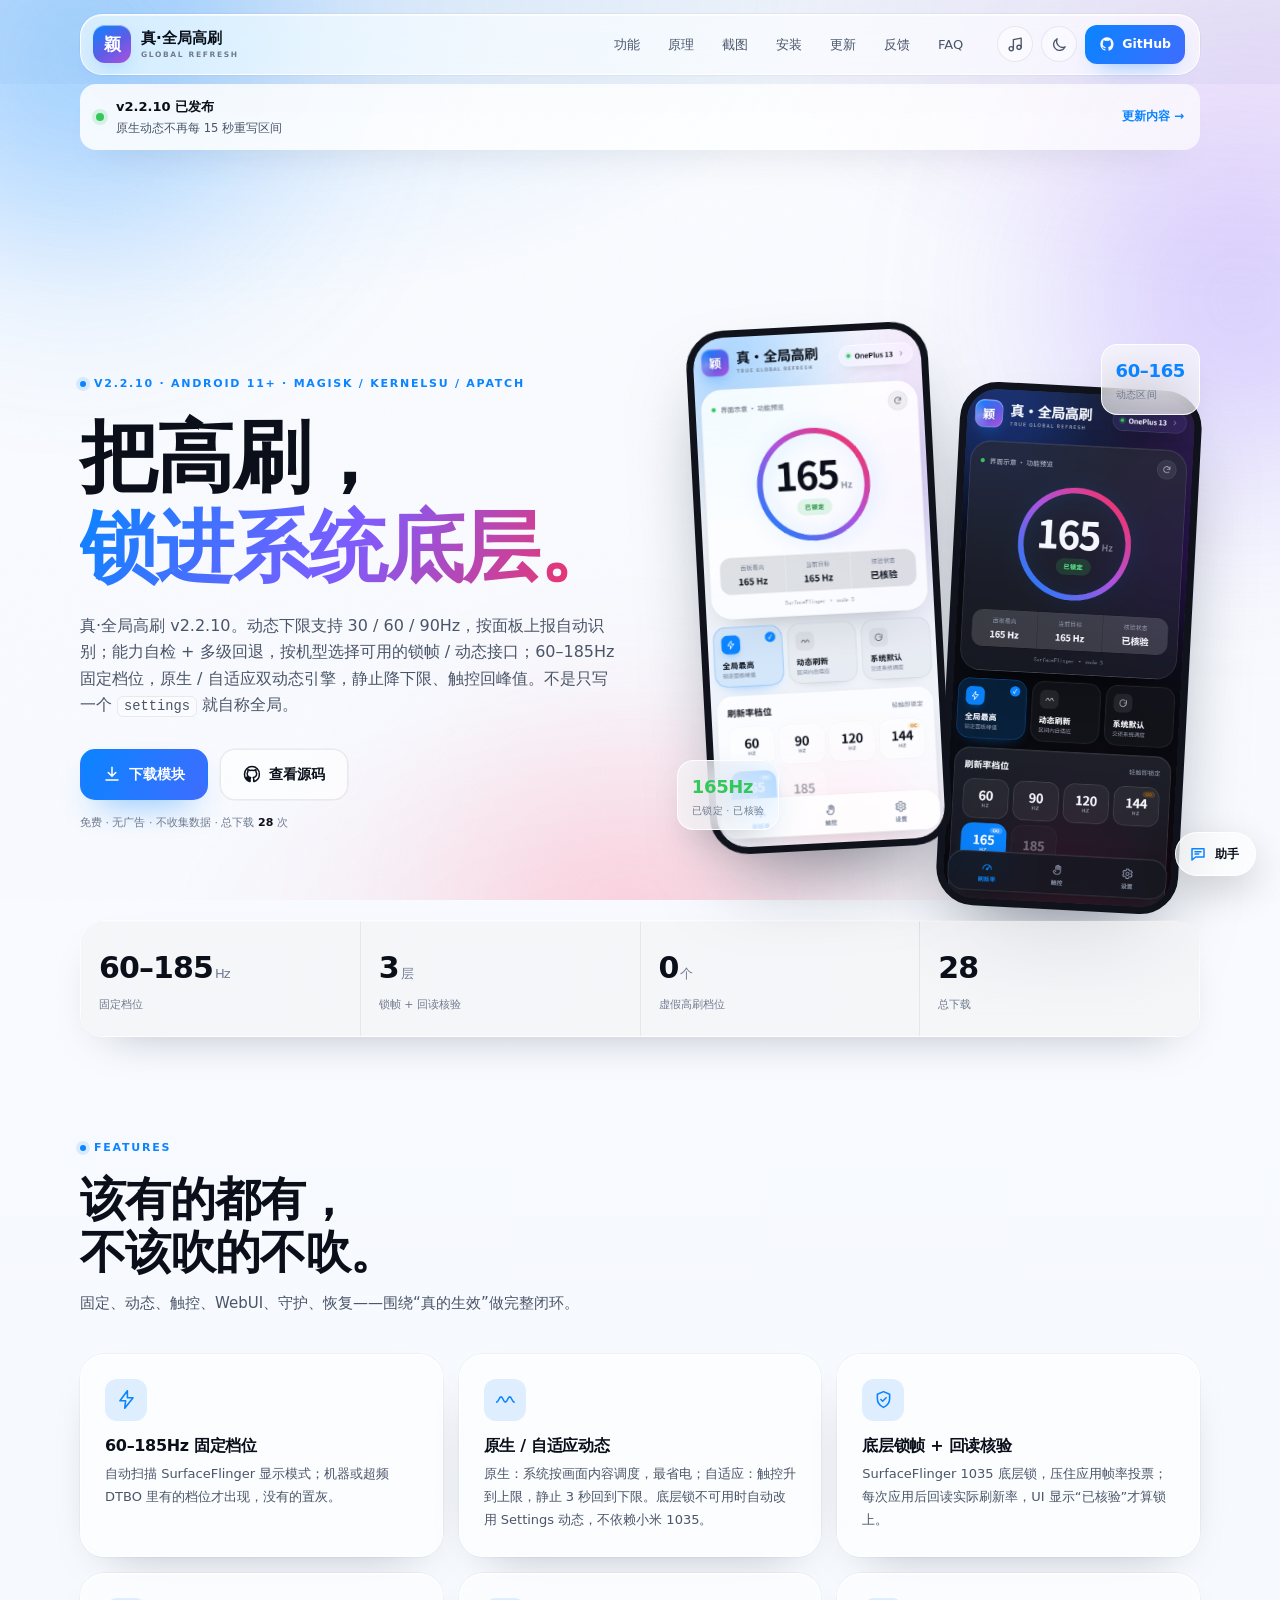
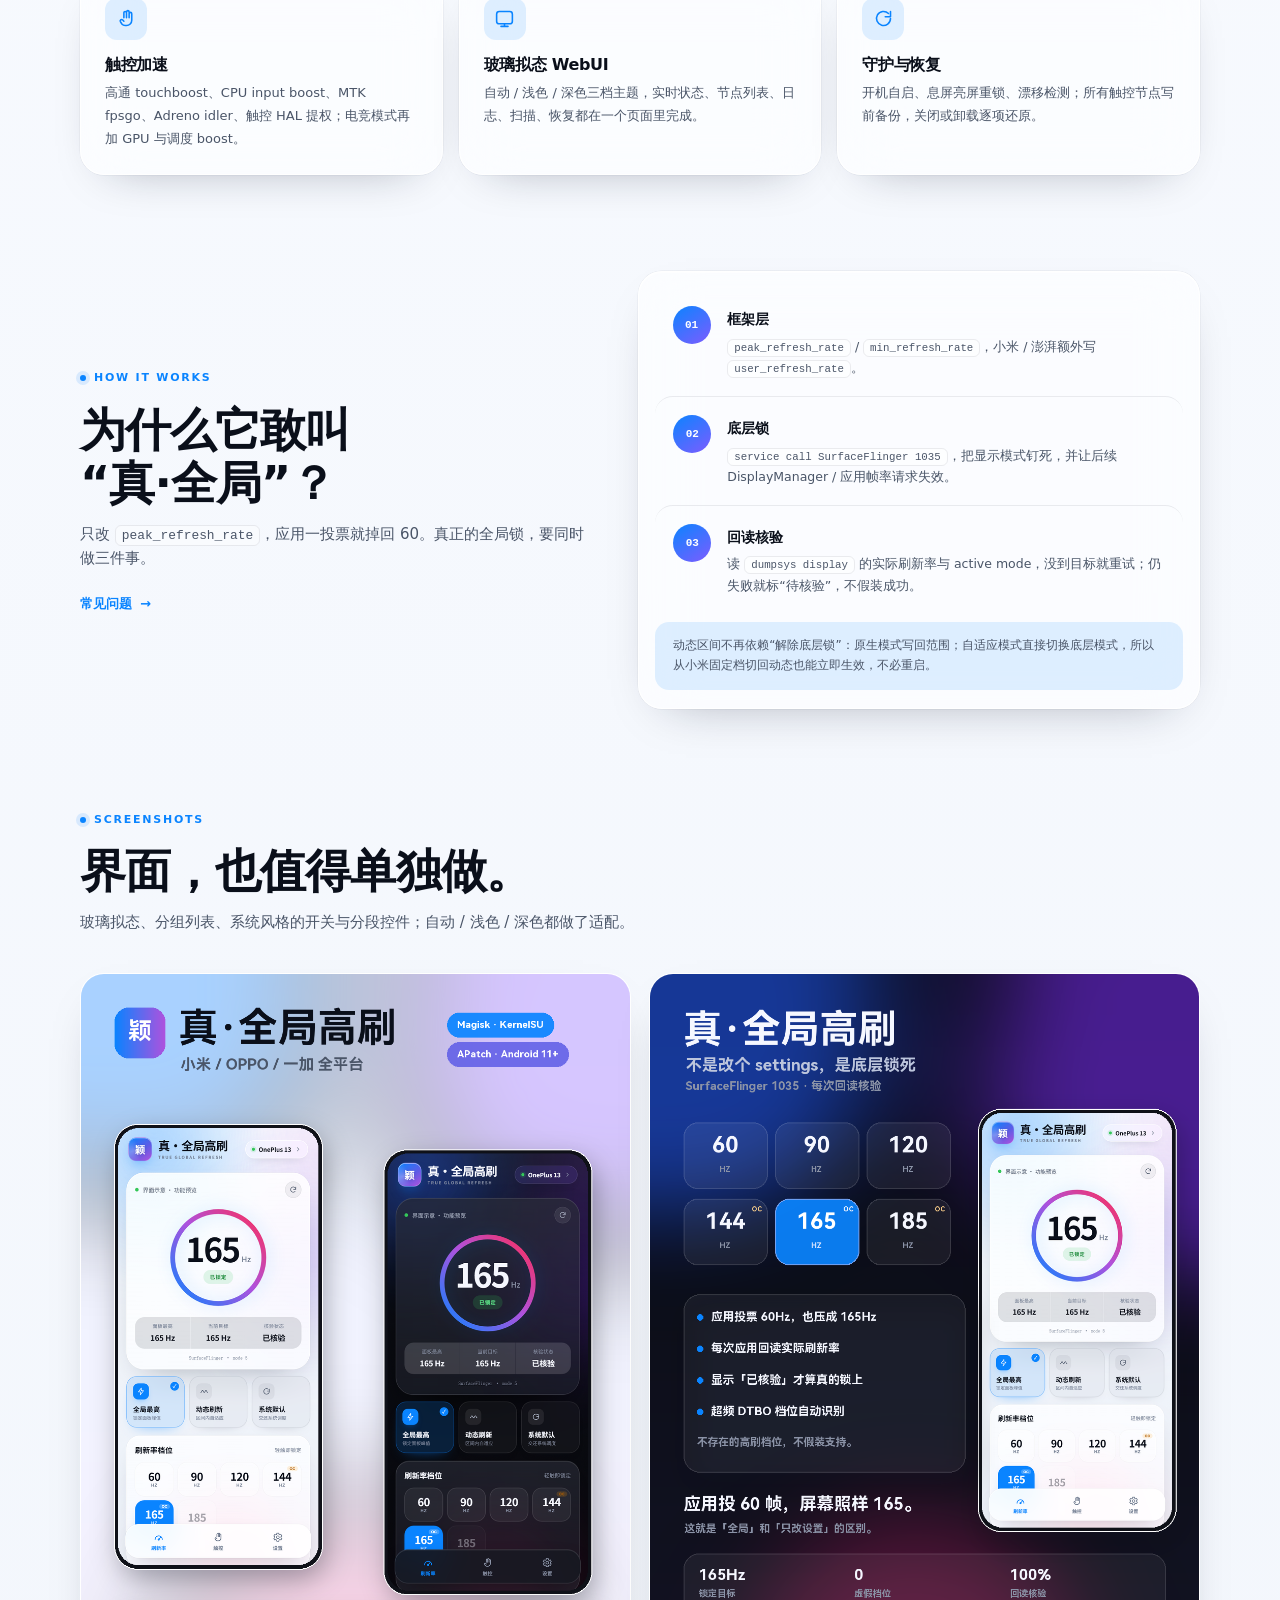
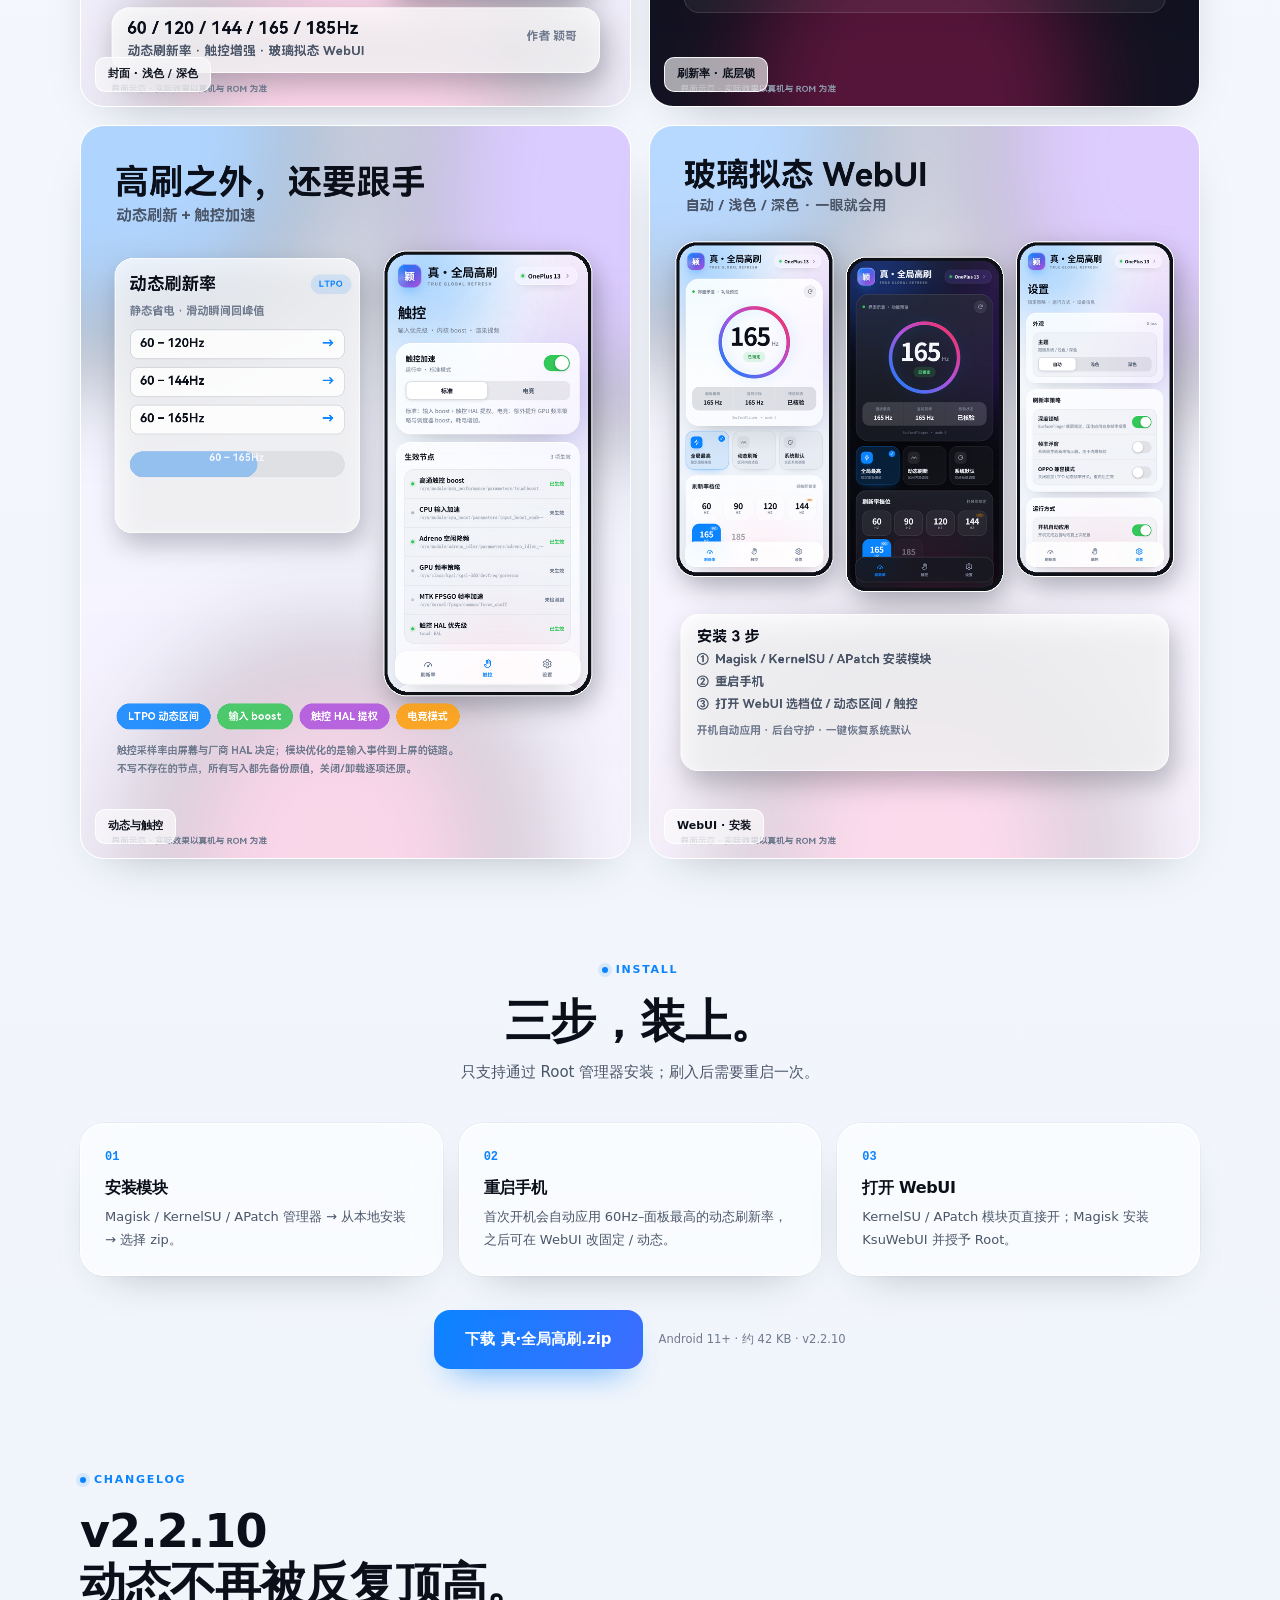
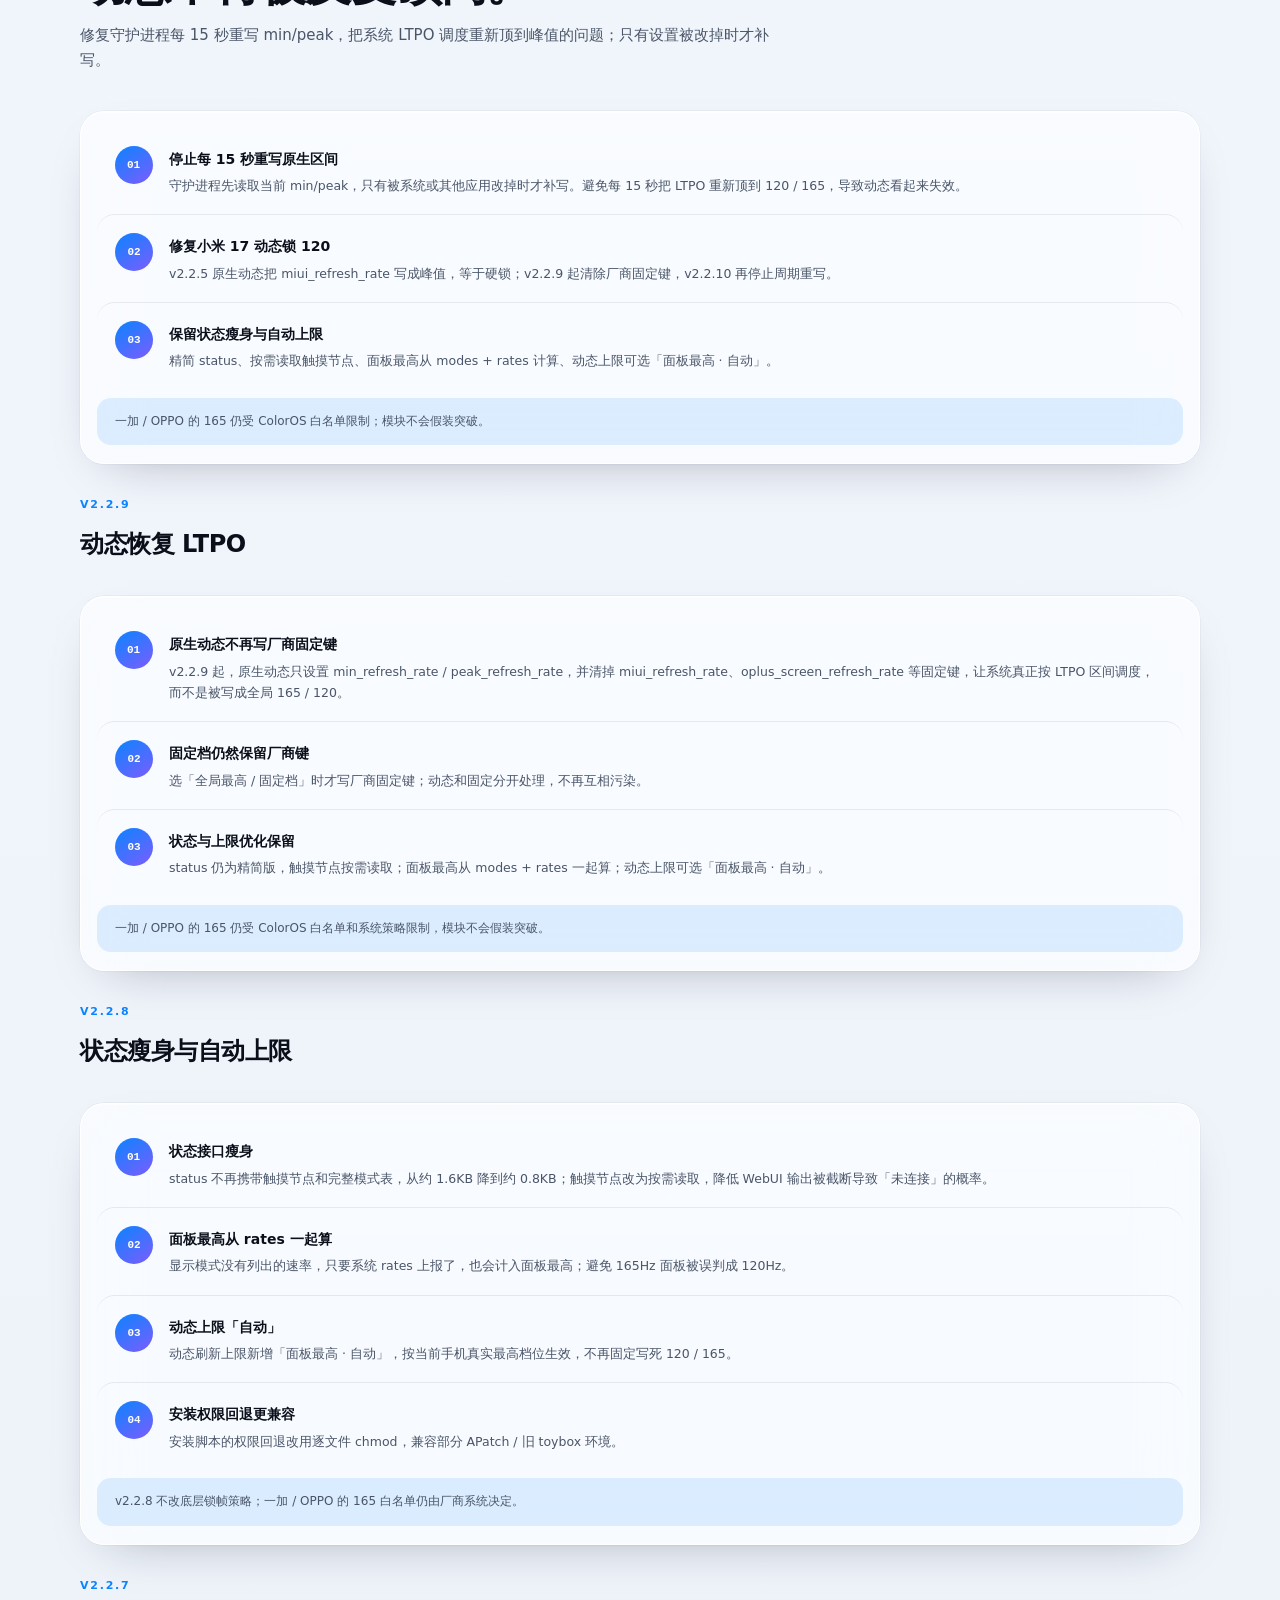
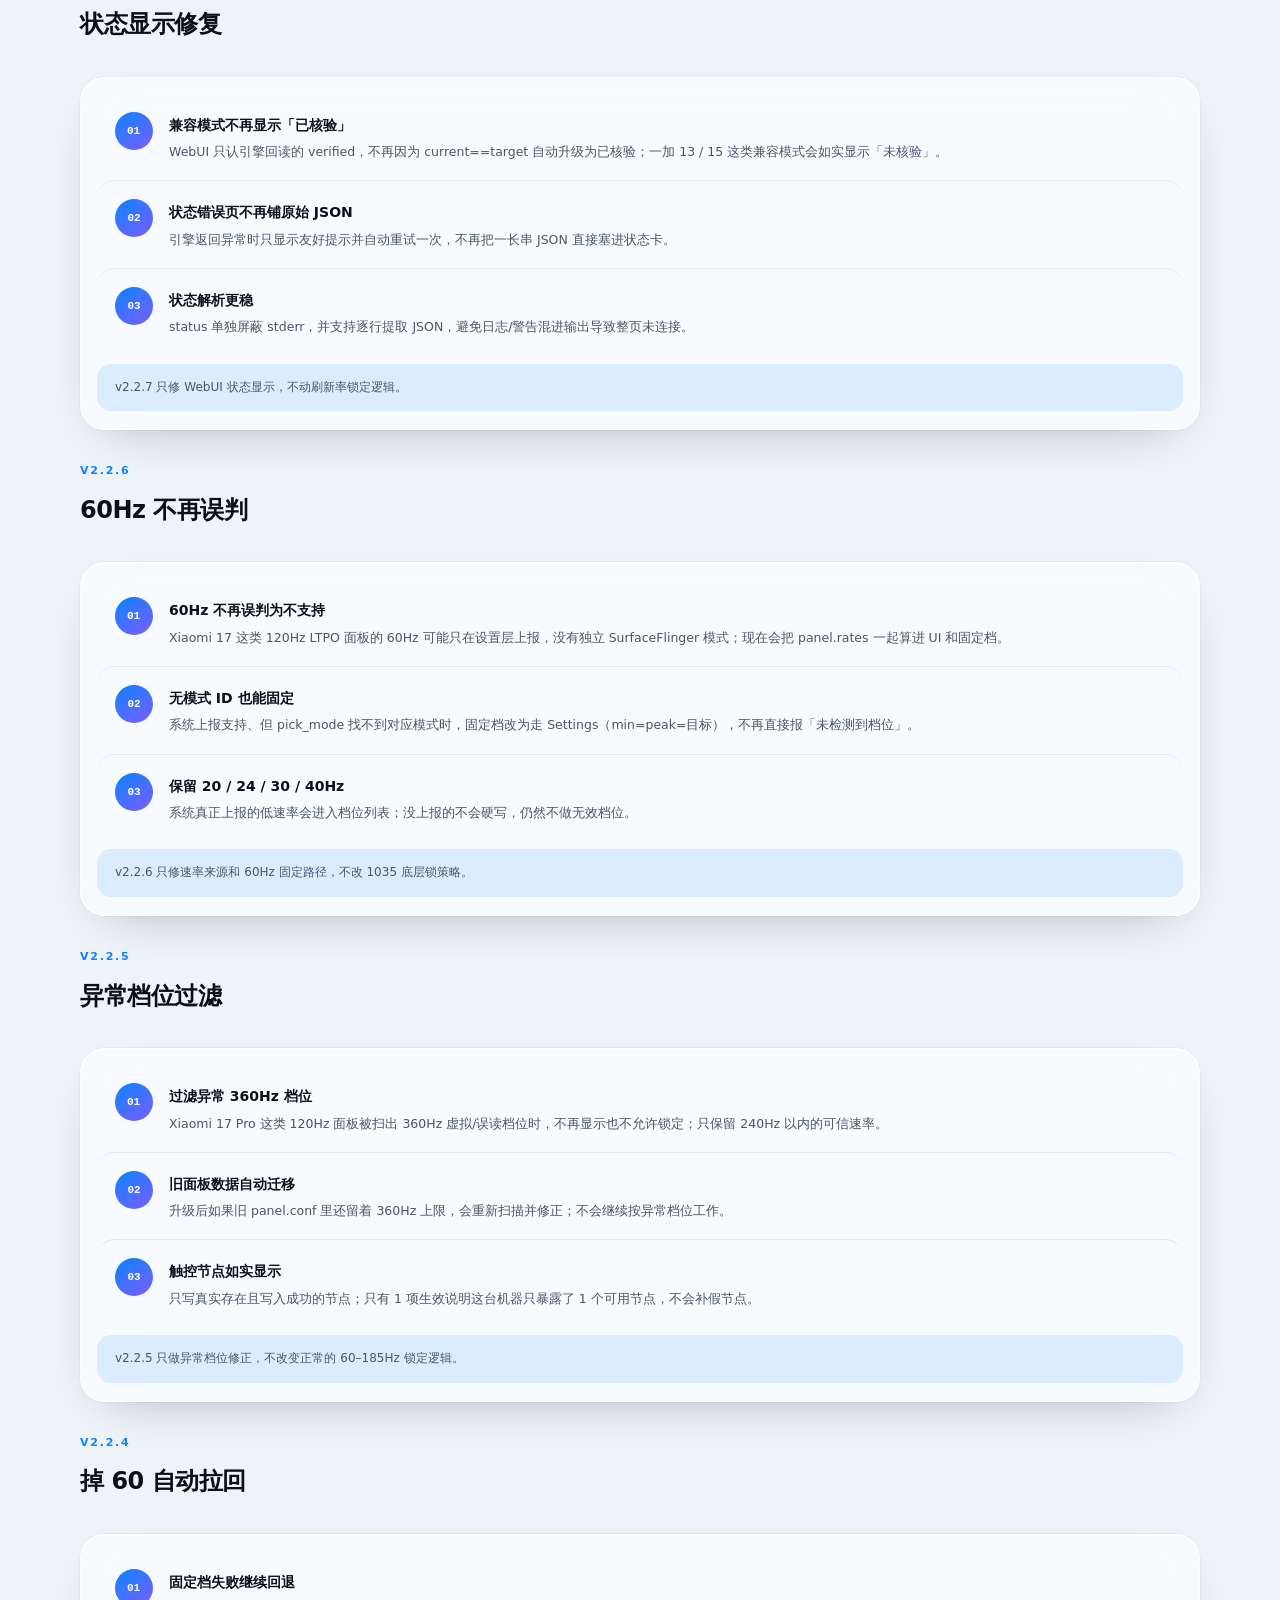
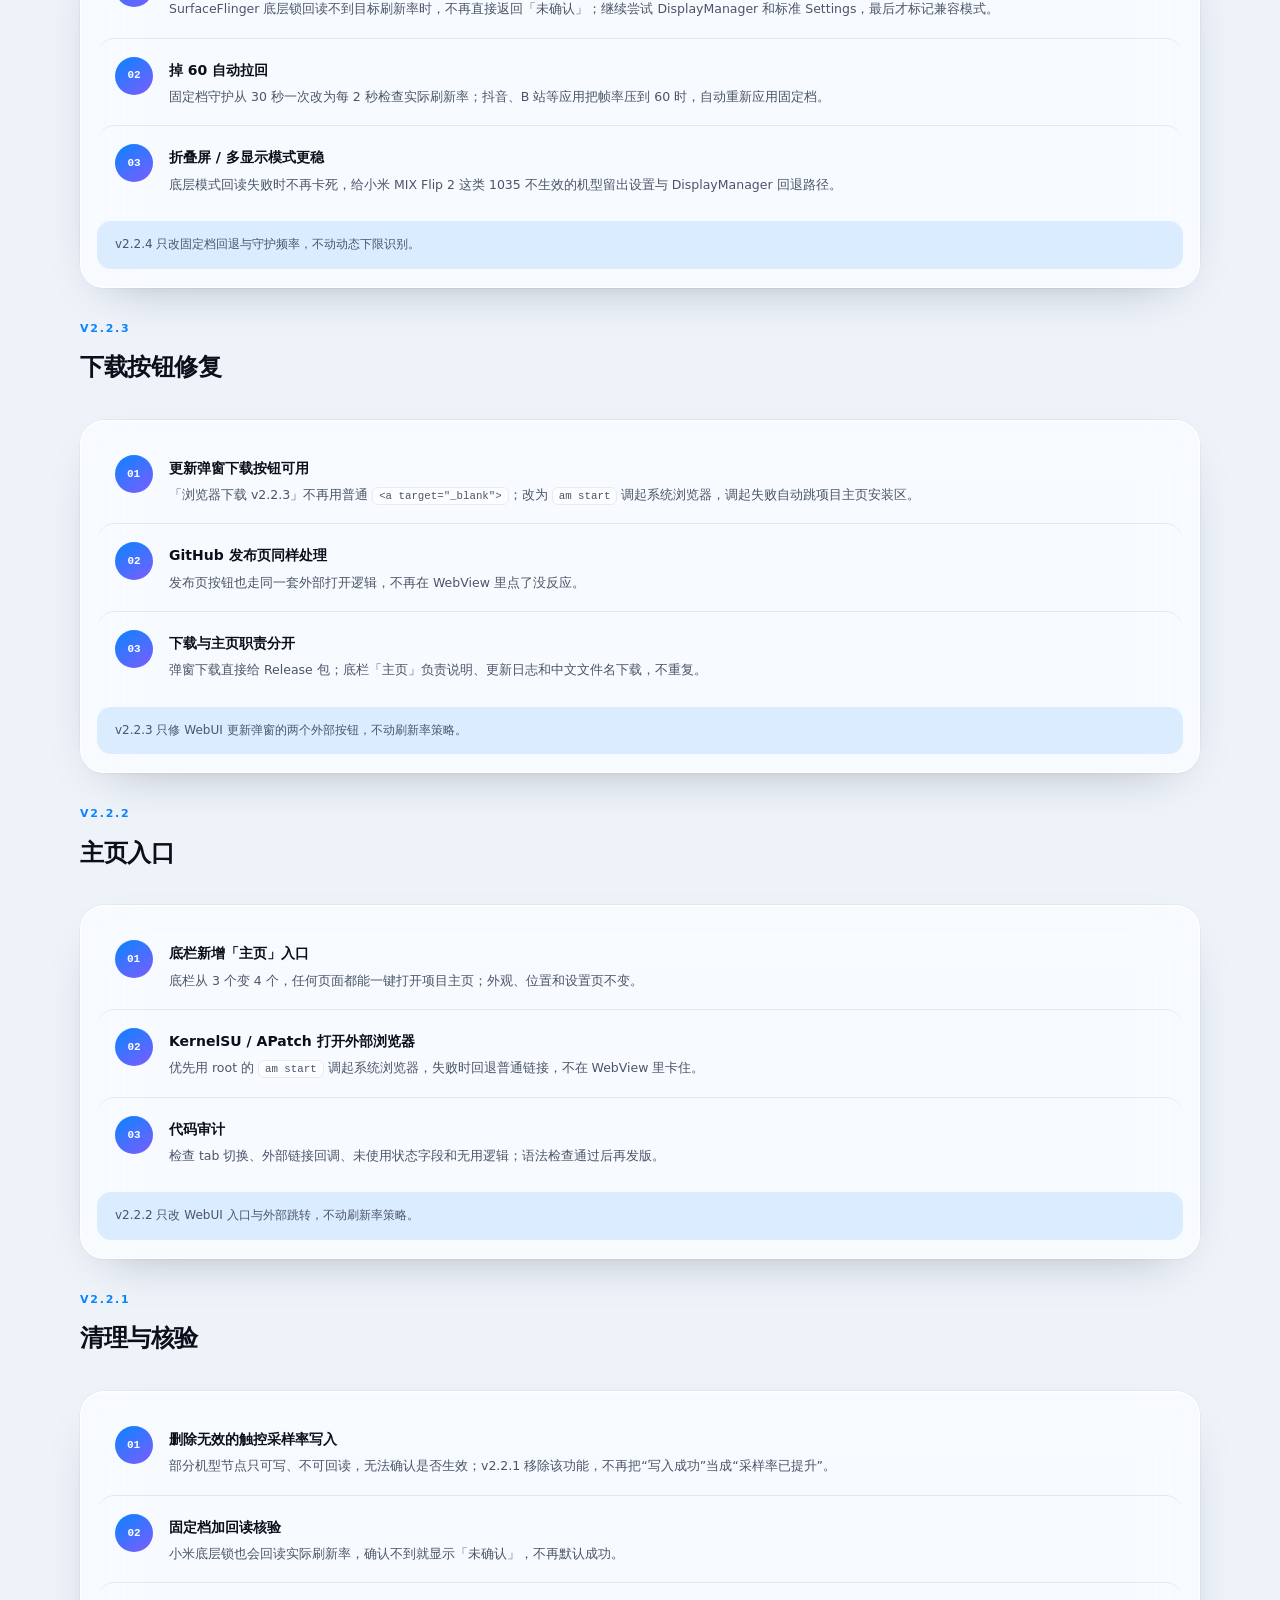
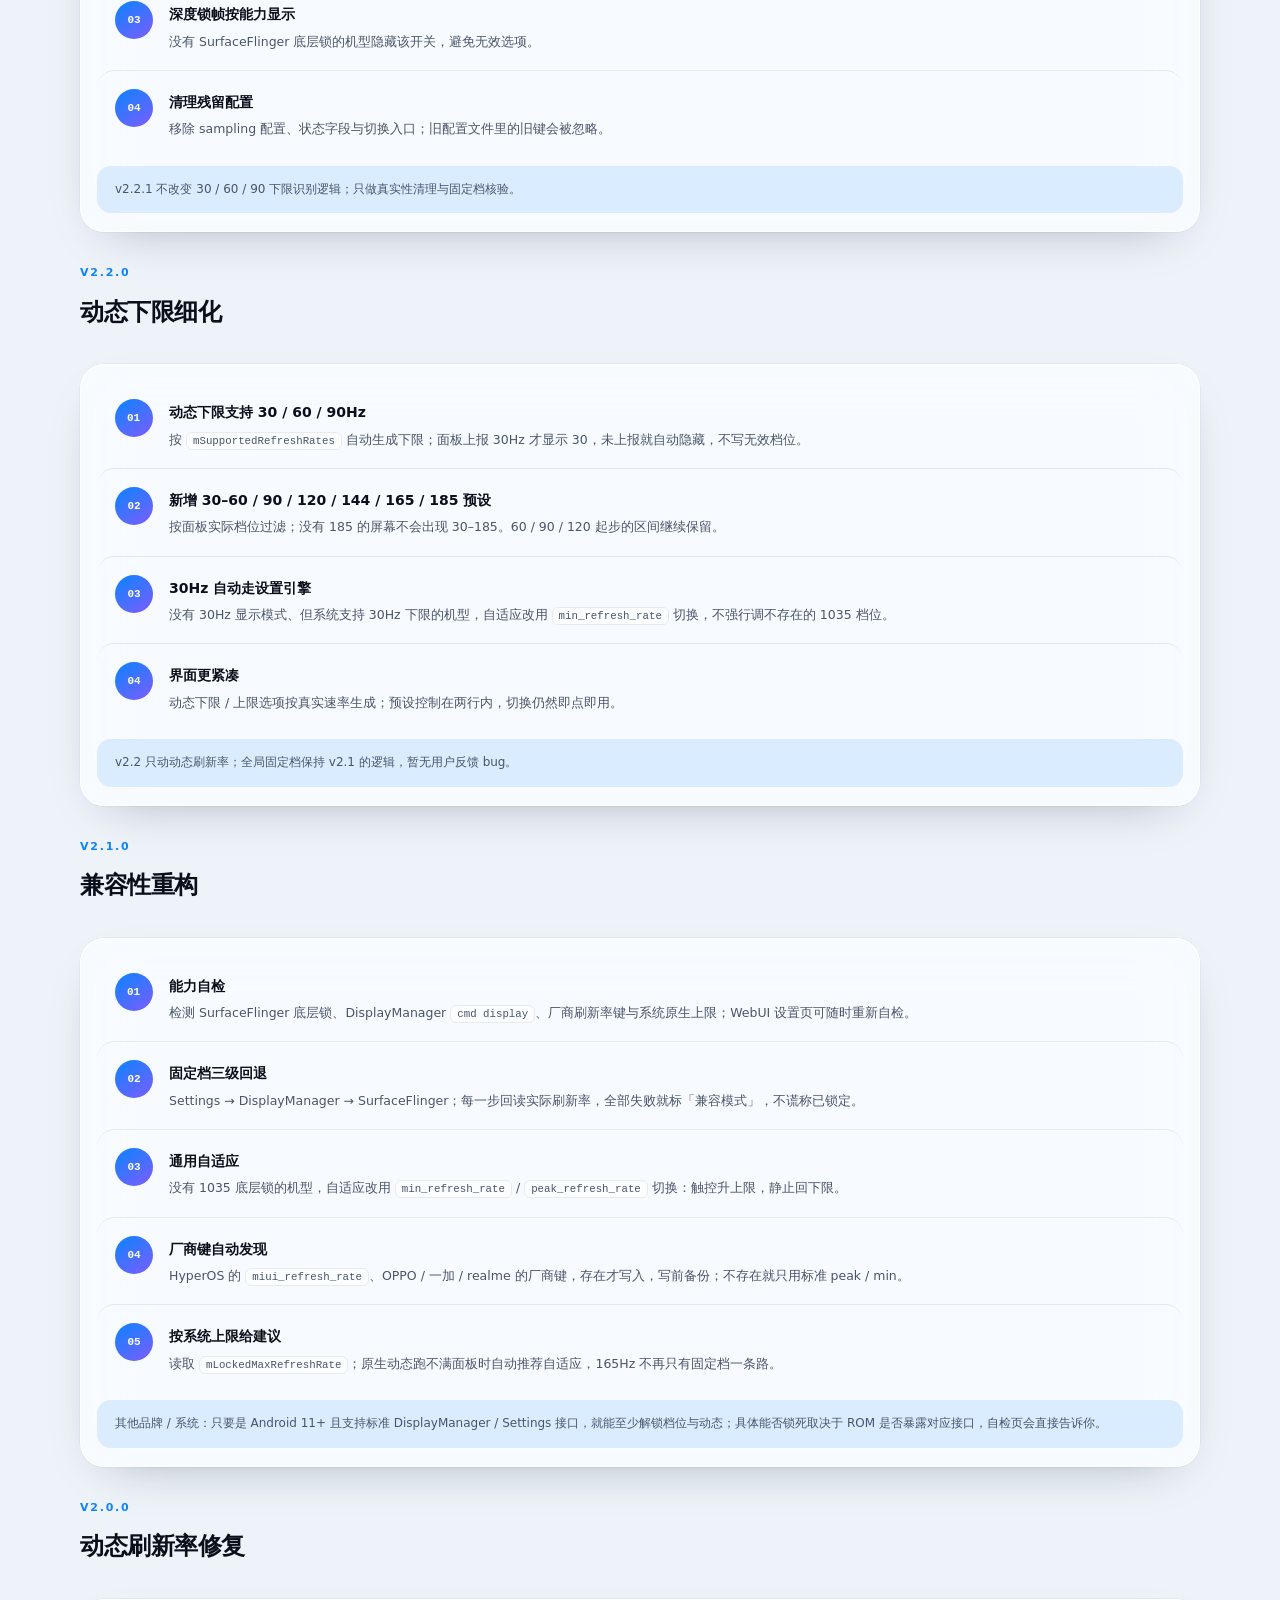
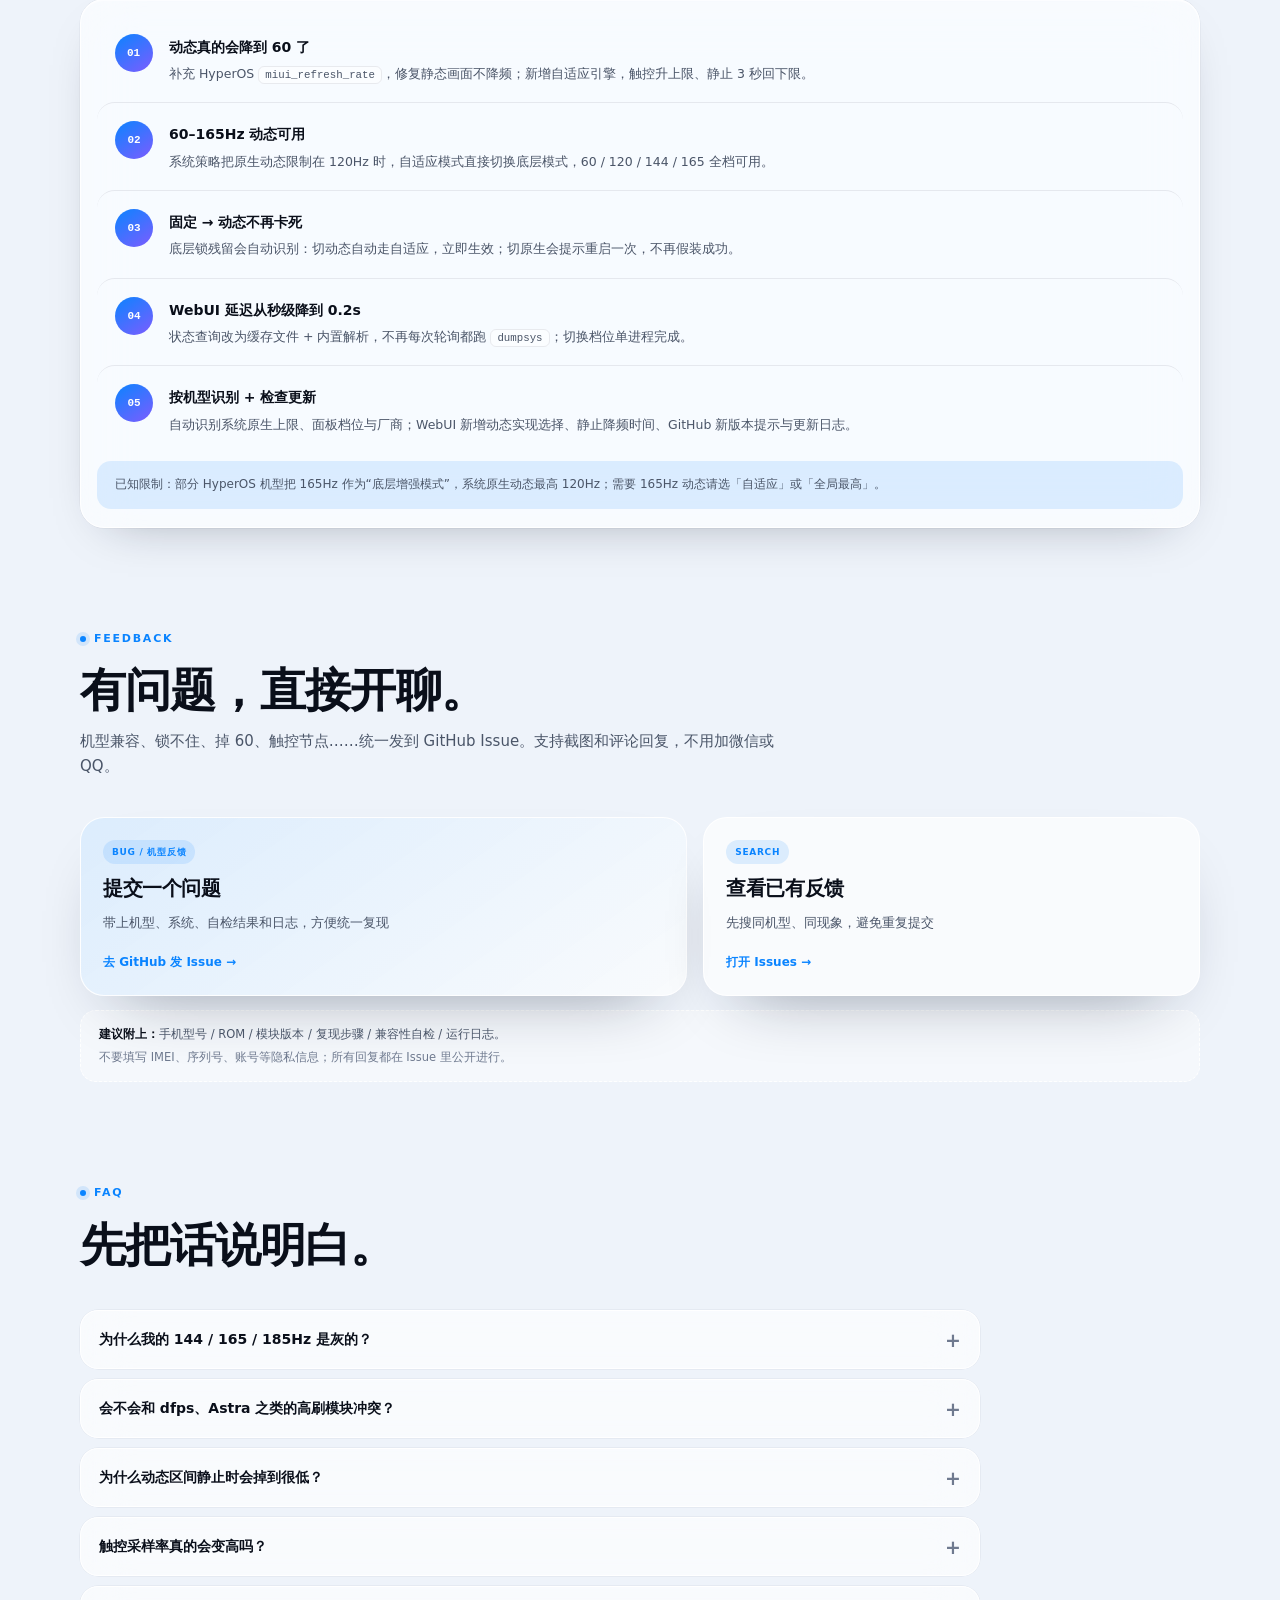
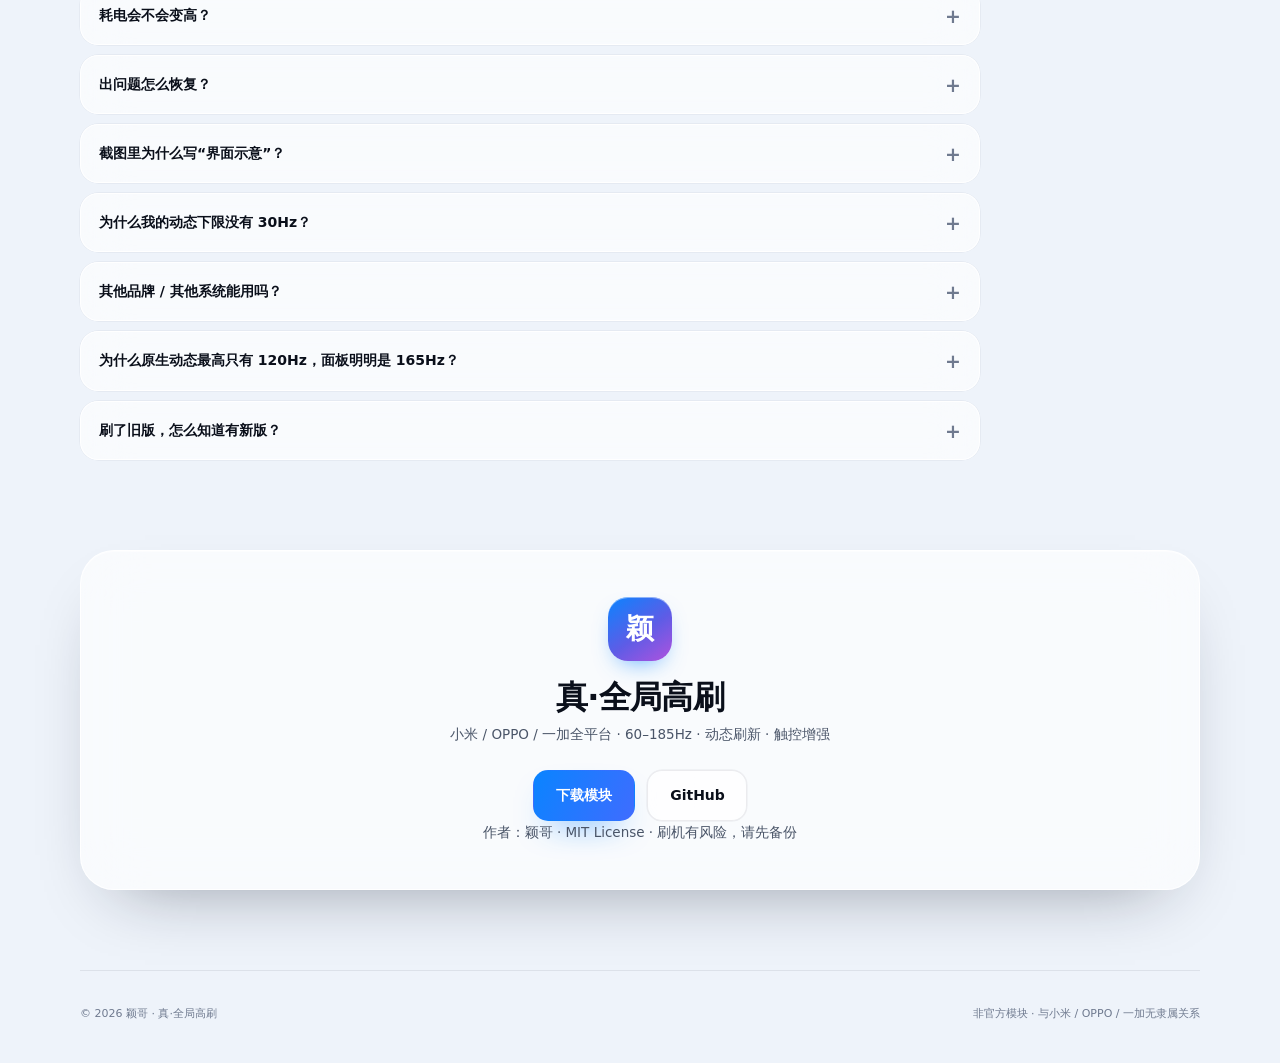
==== commit e8513958: "site: revert homepage to previous design" ====
--- a/docs/index.html
+++ b/docs/index.html
@@ -3,26 +3,30 @@
 <head>
 <meta charset="UTF-8">
 <meta name="viewport" content="width=device-width, initial-scale=1, viewport-fit=cover">
-<meta name="theme-color" content="#0e0b08" id="themeColor">
-<meta name="description" content="真·全局高刷 v2.2.10：小米 / OPPO / 一加 / realme 与通用机型，能力自检 + 多级回退，60–185Hz 固定档位，原生 / 自适应动态刷新率，触控加速与 WebUI。">
-<title>真·全局高刷 · 把高刷锁进系统底层</title>
-<link rel="stylesheet" href="style.css?v=20261116a">
-<link rel="icon" href="data:image/svg+xml,%3Csvg xmlns='http://www.w3.org/2000/svg' viewBox='0 0 64 64'%3E%3Crect width='64' height='64' rx='18' fill='%23ff5a1f'/%3E%3Ctext x='32' y='45' font-size='34' text-anchor='middle' fill='white' font-family='sans-serif'%3E颖%3C/text%3E%3C/svg%3E">
+<meta name="theme-color" content="#eef3fa" id="themeColor">
+<meta name="description" content="真·全局高刷 v2.2.10：小米 / OPPO / 一加 / realme 与通用机型，能力自检 + 多级回退，60–185Hz 固定档位，原生 / 自适应动态刷新率，触控加速与玻璃拟态 WebUI。">
+<title>真·全局高刷 · 小米 / OPPO / 一加全平台</title>
+<link rel="stylesheet" href="style.css?v=20261103a">
+
+<link rel="icon" href="data:image/svg+xml,%3Csvg xmlns='http://www.w3.org/2000/svg' viewBox='0 0 64 64'%3E%3Cdefs%3E%3ClinearGradient id='g' x1='0' y1='0' x2='1' y2='1'%3E%3Cstop stop-color='%230a84ff'/%3E%3Cstop offset='1' stop-color='%23af52de'/%3E%3C/linearGradient%3E%3C/defs%3E%3Crect width='64' height='64' rx='18' fill='url(%23g)'/%3E%3Ctext x='32' y='44' font-size='34' text-anchor='middle' fill='white' font-family='sans-serif'%3E颖%3C/text%3E%3C/svg%3E">
 <script>try{var t=localStorage.getItem('ghfr-theme');if(t==='light'||t==='dark')document.documentElement.setAttribute('data-theme',t);}catch(e){}</script>
 </head>
 <body>
+<div class="bg" aria-hidden="true"><i class="orb a"></i><i class="orb b"></i><i class="orb c"></i><i class="grain"></i></div>
+
 <header class="nav">
   <a class="brand" href="#top">
     <span class="mark">颖</span>
     <span class="brand-t">真·全局高刷<em>GLOBAL REFRESH</em></span>
   </a>
-  <nav class="links" aria-label="主导航">
+  <nav class="links">
     <a href="#features">功能</a>
     <a href="#lock">原理</a>
-    <a href="#shots">界面</a>
+    <a href="#shots">截图</a>
     <a href="#install">安装</a>
     <a href="#changelog">更新</a>
     <a href="#feedback">反馈</a>
+    <a href="#faq">FAQ</a>
   </nav>
   <div class="nav-act">
     <button class="icon music-btn" id="musicBtn" type="button" aria-label="背景音乐" title="背景音乐">
@@ -43,15 +47,28 @@
 <div class="music-panel" id="musicPanel" hidden>
   <div class="music-head">
     <span class="music-art">♪</span>
-    <div class="music-info"><b id="musicTitle">唐人恋曲 (DJ版)</b><em id="musicState">DJ大圣</em></div>
+    <div class="music-info">
+      <b id="musicTitle">唐人恋曲 (DJ版)</b>
+      <em id="musicState">DJ大圣</em>
+    </div>
     <button type="button" class="music-close" id="musicClose" aria-label="收起">×</button>
   </div>
   <div class="music-controls">
-    <button type="button" id="musicPrev" aria-label="上一首"><svg viewBox="0 0 24 24"><path d="M6 6v12M18 6l-9 6 9 6z"/></svg></button>
-    <button type="button" class="music-play" id="musicToggle" aria-label="播放 / 暂停"><svg class="play" viewBox="0 0 24 24"><path d="M8 5l12 7-12 7z"/></svg><svg class="pause" viewBox="0 0 24 24"><path d="M7 5h4v14H7zM14 5h4v14h-4z"/></svg></button>
-    <button type="button" id="musicNext" aria-label="下一首"><svg viewBox="0 0 24 24"><path d="M18 6v12M6 6l9 6-9 6z"/></svg></button>
-  </div>
-  <div class="music-meta"><span>随机播放 · 版权归原作者</span><span id="musicIdx">1 / 4</span></div>
+    <button type="button" id="musicPrev" aria-label="上一首">
+      <svg viewBox="0 0 24 24"><path d="M6 6v12M18 6l-9 6 9 6z"/></svg>
+    </button>
+    <button type="button" class="music-play" id="musicToggle" aria-label="播放 / 暂停">
+      <svg class="play" viewBox="0 0 24 24"><path d="M8 5l12 7-12 7z"/></svg>
+      <svg class="pause" viewBox="0 0 24 24"><path d="M7 5h4v14H7zM14 5h4v14h-4z"/></svg>
+    </button>
+    <button type="button" id="musicNext" aria-label="下一首">
+      <svg viewBox="0 0 24 24"><path d="M18 6v12M6 6l9 6-9 6z"/></svg>
+    </button>
+  </div>
+  <div class="music-meta">
+    <span>随机播放 · 版权归原作者</span>
+    <span id="musicIdx">1 / 4</span>
+  </div>
 </div>
 <audio id="musicAudio" preload="auto" playsinline></audio>
 
@@ -61,157 +78,467 @@
     <div><b id="releaseTitle">v2.2.10 已发布</b><em id="releaseDesc">原生动态不再每 15 秒重写区间</em></div>
     <a href="#changelog">更新内容 →</a>
   </div>
-
   <section class="hero">
-    <div class="hero-inner">
+    <div class="hero-copy">
       <span class="eyebrow"><i></i> v2.2.10 · Android 11+ · Magisk / KernelSU / APatch</span>
       <h1>把高刷，<br><span>锁进系统底层。</span></h1>
-      <p class="lead">不是只写一个 settings 就自称全局。能力自检、底层锁、回读核验、动态 LTPO、触控加速，按每一台手机真实支持的能力工作。</p>
+      <p class="lead">真·全局高刷 v2.2.10。动态下限支持 30 / 60 / 90Hz，按面板上报自动识别；能力自检 + 多级回退，按机型选择可用的锁帧 / 动态接口；60–185Hz 固定档位，原生 / 自适应双动态引擎，静止降下限、触控回峰值。不是只写一个 <code>settings</code> 就自称全局。</p>
       <div class="cta">
-        <a class="btn primary" href="assets/真·全局高刷.zip?v=2.2.10&amp;src=page" download="真·全局高刷.zip" data-dl="hfr">
+        <a class="btn blue" href="assets/真·全局高刷.zip?v=2.2.10&amp;src=page" download="真·全局高刷.zip" data-dl="hfr">
           <svg viewBox="0 0 24 24"><path d="M12 3v12M7 10l5 5 5-5M4 20h16"/></svg>
           下载模块
         </a>
-        <a class="btn ghost" data-repo href="https://github.com/yingge-dev/global-hfr" target="_blank" rel="noopener">
+        <a class="btn glass" data-repo href="https://github.com/yingge-dev/global-hfr" target="_blank" rel="noopener">
           <svg viewBox="0 0 24 24"><path d="M12 2C6.5 2 2 6.6 2 12.2c0 4.5 2.9 8.3 6.8 9.7.5.1.7-.2.7-.5v-1.8c-2.8.6-3.4-1.2-3.4-1.2-.5-1.2-1.1-1.5-1.1-1.5-.9-.6.1-.6.1-.6 1 .1 1.5 1 1.5 1 .9 1.6 2.4 1.1 3 .9.1-.7.4-1.1.6-1.4-2.2-.3-4.6-1.1-4.6-5 0-1.1.4-2 1-2.7-.1-.3-.4-1.3.1-2.7 0 0 .8-.3 2.7 1a9.4 9.4 0 0 1 5 0c1.9-1.3 2.7-1 2.7-1 .5 1.4.2 2.4.1 2.7.6.7 1 1.6 1 2.7 0 3.9-2.4 4.7-4.6 5 .4.3.7.9.7 1.9v2.8c0 .3.2.6.7.5a10.2 10.2 0 0 0 6.8-9.7C22 6.6 17.5 2 12 2z"/></svg>
           查看源码
         </a>
       </div>
-      <p class="tiny">免费 · 无广告 · 不收集数据 · 总下载 <b id="dlTotal">28</b> 次</p>
-    </div>
-    <div class="hero-stage">
-      <div class="hero-glow"></div>
-      <div class="hero-phone"><img src="assets/hero-module.png" alt="真·全局高刷模块 WebUI"></div>
-      <div class="float f1"><b>165Hz</b><span>已锁定 · LTPO</span></div>
+      <p class="tiny">免费 · 无广告 · 不收集数据 · <span title="总下载 = GitHub Release 下载 + 网页下载实时计数；同一人重复下载会重复计数，不等于独立用户数">总下载 <b id="dlTotal">28</b> 次</span></p>
+    </div>
+
+    <div class="hero-visual" aria-hidden="true">
+      <div class="phone p1"><img src="assets/home-light.png" alt=""></div>
+      <div class="phone p2"><img src="assets/home-dark.png" alt=""></div>
+      <div class="float f1"><b>165Hz</b><span>已锁定 · 已核验</span></div>
       <div class="float f2"><b>60–165</b><span>动态区间</span></div>
-      <div class="float f3"><b>3 层</b><span>回读核验</span></div>
-    </div>
-    <div class="hero-ticker">
-      <span>60–185 Hz 固定档</span><span>原生 / 自适应双动态</span><span>能力自检 + 多级回退</span><span>无虚假档位</span>
-    </div>
-  </section>
-
-  <section class="section light" id="features">
-    <div class="wrap">
-      <div class="sec-head reveal">
-        <span class="eyebrow dark"><i></i> FEATURES</span>
-        <h2>该有的都有，<br>不该吹的不吹。</h2>
-        <p>围绕“真的生效”做完整闭环，而不是堆一排看起来很强的开关。</p>
-      </div>
-      <div class="grid features">
-        <article class="card reveal"><span class="no">01</span><h3>固定档位</h3><p>扫描 SurfaceFlinger 模式，只显示设备真实拥有的 60–185Hz；没有的档位置灰，不写无效值。</p></article>
-        <article class="card reveal"><span class="no">02</span><h3>动态 LTPO</h3><p>原生模式只设置 min/peak，让系统按画面内容调度；自适应模式在触控时升到上限，静止回落。</p></article>
-        <article class="card reveal"><span class="no">03</span><h3>底层锁帧</h3><p>Xiaomi 走 SurfaceFlinger 1035，其他系统走 DisplayManager / Settings；每一层都回读核验。</p></article>
-        <article class="card reveal"><span class="no">04</span><h3>真实触控</h3><p>只写存在且写入成功的节点；没有的节点不补假项。触控 HAL 优先级、input boost 按机型生效。</p></article>
-        <article class="card reveal"><span class="no">05</span><h3>守护与恢复</h3><p>开机自启、息屏亮屏重锁、设置漂移检测；所有改动写前备份，卸载逐项还原。</p></article>
-        <article class="card reveal"><span class="no">06</span><h3>WebUI</h3><p>状态、档位、动态区间、触控、自检、日志都在一个页面；支持 KernelSU / APatch，Magisk 用 KsuWebUI。</p></article>
-      </div>
-    </div>
-  </section>
-
-  <section class="section dark" id="lock">
-    <div class="wrap split">
-      <div class="sec-head reveal">
-        <span class="eyebrow"><i></i> HOW IT WORKS</span>
-        <h2>为什么它敢叫<br>“真·全局”？</h2>
-        <p>只改 peak_refresh_rate，应用一投票就掉回 60。真正的全局锁，要同时做三件事。</p>
-        <a class="text-link" href="#faq">常见问题 <span>→</span></a>
-      </div>
-      <div class="steps-card reveal">
-        <div class="step-row"><span>01</span><div><b>框架层</b><p>peak_refresh_rate / min_refresh_rate，小米 / 澎湃额外处理 user_refresh_rate。</p></div></div>
-        <div class="step-row"><span>02</span><div><b>底层锁</b><p>SurfaceFlinger 1035 钉住显示模式，压住应用帧率投票；不支持时自动回退。</p></div></div>
-        <div class="step-row"><span>03</span><div><b>回读核验</b><p>读实际刷新率和 active mode，没到目标就重试；仍失败标“未核验”，不假装成功。</p></div></div>
-        <p class="note">原生动态只设区间，不写厂商固定键；固定档才写。动态和固定分开，避免把 LTPO 锁死。</p>
-      </div>
-    </div>
-  </section>
-
-  <section class="section cream" id="shots">
-    <div class="wrap">
-      <div class="sec-head reveal">
-        <span class="eyebrow dark"><i></i> INTERFACE</span>
-        <h2>界面，也值得单独做。</h2>
-        <p>实时状态、档位、动态区间、触控节点和日志，都在一个安静的面板里。</p>
-      </div>
-      <div class="gallery">
-        <a class="shot wide reveal" href="assets/hero-module.png"><img src="assets/hero-module.png" alt="刷新率页面" loading="lazy"><span>刷新率 · LTPO · 已核验</span></a>
-        <div class="quote reveal"><p>“更新后动态锁 120”不是 UI 猜的，是厂商固定键 + 每 15 秒重写区间。v2.2.10 已经停掉。</p><span>— 维护记录</span></div>
-      </div>
-    </div>
-  </section>
-
-  <section class="section light" id="install">
-    <div class="wrap">
-      <div class="sec-head center reveal">
-        <span class="eyebrow dark"><i></i> INSTALL</span>
-        <h2>三步，装上。</h2>
-        <p>只支持通过 Root 管理器安装；刷入后需要重启一次。</p>
-      </div>
-      <div class="steps">
-        <div class="step reveal"><b>01</b><h3>安装模块</h3><p>Magisk / KernelSU / APatch → 从本地安装 → 选择 zip。</p></div>
-        <div class="step reveal"><b>02</b><h3>重启手机</h3><p>首次开机自动应用面板最高档；之后在 WebUI 改固定 / 动态。</p></div>
-        <div class="step reveal"><b>03</b><h3>打开 WebUI</h3><p>KernelSU / APatch 模块页直接打开；Magisk 装 KsuWebUI 并授予 Root。</p></div>
-      </div>
-      <div class="install-cta reveal">
-        <a class="btn primary big" href="assets/真·全局高刷.zip?v=2.2.10&amp;src=page" download="真·全局高刷.zip" data-dl="hfr">下载 真·全局高刷.zip</a>
-        <span>Android 11+ · 约 42 KB · v2.2.10 · <b id="dlStat">28</b> 次下载</span>
-      </div>
-    </div>
-  </section>
-
-  <section class="section dark" id="changelog">
-    <div class="wrap">
-      <div class="sec-head reveal">
-        <span class="eyebrow"><i></i> CHANGELOG</span>
-        <h2>v2.2.10<br>动态不再被反复顶高。</h2>
-        <p>守护进程先读当前 min/peak，只有被改掉时才补写。日志里不会再每 15 秒出现一次 native range。</p>
-      </div>
-      <div class="release-card reveal">
-        <div class="release-top"><span class="tag">LATEST</span><b>v2.2.10</b><a href="https://github.com/yingge-dev/global-hfr/releases/tag/v2.2.10" target="_blank" rel="noopener">Release →</a></div>
-        <div class="release-grid">
-          <div><b>停止周期重写</b><p>原生 LTPO 不再每 15 秒被顶回峰值。</p></div>
-          <div><b>清除厂商固定键</b><p>动态不再写 miui / oplus 固定刷新率，恢复区间调度。</p></div>
-          <div><b>状态接口瘦身</b><p>status 约 0.8KB，触摸节点按需读取，降低“未连接”。</p></div>
-          <div><b>面板最高按 rates</b><p>165Hz 面板不再被 120 模式表误判。</p></div>
-        </div>
-      </div>
-    </div>
-  </section>
-
-  <section class="section cream" id="feedback">
-    <div class="wrap">
-      <div class="sec-head reveal">
-        <span class="eyebrow dark"><i></i> FEEDBACK</span>
-        <h2>有问题，直接开聊。</h2>
-        <p>机型兼容、锁不住、掉 60、触控节点……统一发到 GitHub Issue，支持截图和评论回复。</p>
-      </div>
-      <div class="fb-grid">
-        <a class="fb-card reveal" href="https://github.com/yingge-dev/global-hfr/issues/new?template=bug_report.yml" target="_blank" rel="noopener"><span class="tag">BUG / 机型反馈</span><h3>提交一个问题</h3><p>带上机型、系统、自检结果和日志，方便统一复现。</p><b>去 GitHub 发 Issue →</b></a>
-        <a class="fb-card reveal" href="https://github.com/yingge-dev/global-hfr/issues" target="_blank" rel="noopener"><span class="tag">SEARCH</span><h3>查看已有反馈</h3><p>先搜同机型、同现象，避免重复提交。</p><b>打开 Issues →</b></a>
-      </div>
-      <p class="fb-note">建议附：手机型号 / ROM / 模块版本 / 复现步骤 / 兼容性自检 / 运行日志。不要填写 IMEI、序列号等隐私信息。</p>
-    </div>
-  </section>
-
-  <section class="section light" id="faq">
-    <div class="wrap">
-      <div class="sec-head reveal"><span class="eyebrow dark"><i></i> FAQ</span><h2>先把话说清楚。</h2></div>
-      <div class="faq-grid">
-        <details><summary>动态刷新为什么看起来像锁 120？</summary><p>v2.2.5 曾把 miui_refresh_rate 写成峰值，等于硬锁；v2.2.9 起清除厂商固定键，v2.2.10 停止每 15 秒重写区间。</p></details>
-        <details><summary>一加 15 为什么没有 165？</summary><p>ColorOS 有 extremeHighRate 白名单，应用不在列表里系统就不给 165。模块不会假装突破。</p></details>
-        <details><summary>为什么触控只有一项？</summary><p>模块只写真实存在且写入成功的节点；没有的 boost 接口不会补假项。只有触控 HAL 生效说明内核就暴露了这一个入口。</p></details>
-        <details><summary>怎么恢复系统默认？</summary><p>WebUI → 设置 → 恢复系统默认，或卸载模块后重启；改动都有备份。</p></details>
-      </div>
-    </div>
-  </section>
-
-  <section class="final">
-    <div class="wrap center">
-      <span class="eyebrow"><i></i> READY</span>
-      <h2>把该属于你的刷新率，<br>拿回来。</h2>
+    </div>
+  </section>
+
+  <section class="stats reveal">
+    <div><b>60–185<span>Hz</span></b><em>固定档位</em></div>
+    <div><b>3<span>层</span></b><em>锁帧 + 回读核验</em></div>
+    <div><b>0<span>个</span></b><em>虚假高刷档位</em></div>
+    <div title="总下载 = GitHub Release 下载 + 网页下载实时计数；同一人重复下载会重复计数，不等于独立用户数"><b id="dlStat">28</b><em>总下载</em></div>
+  </section>
+
+  <section class="section" id="features">
+    <div class="sec-head reveal">
+      <span class="eyebrow"><i></i> FEATURES</span>
+      <h2>该有的都有，<br>不该吹的不吹。</h2>
+      <p>固定、动态、触控、WebUI、守护、恢复——围绕“真的生效”做完整闭环。</p>
+    </div>
+    <div class="grid features">
+      <article class="card reveal">
+        <span class="ico"><svg viewBox="0 0 24 24"><path d="M13 2L4.5 13.5H11l-1 8.5L19.5 10H13z"/></svg></span>
+        <h3>60–185Hz 固定档位</h3>
+        <p>自动扫描 SurfaceFlinger 显示模式；机器或超频 DTBO 里有的档位才出现，没有的置灰。</p>
+      </article>
+      <article class="card reveal">
+        <span class="ico"><svg viewBox="0 0 24 24"><path d="M3 15c2.5 0 2.5-6 5-6s2.5 6 5 6 2.5-6 5-6 2.5 6 5 6"/></svg></span>
+        <h3>原生 / 自适应动态</h3>
+        <p>原生：系统按画面内容调度，最省电；自适应：触控升到上限，静止 3 秒回到下限。底层锁不可用时自动改用 Settings 动态，不依赖小米 1035。</p>
+      </article>
+      <article class="card reveal">
+        <span class="ico"><svg viewBox="0 0 24 24"><path d="M12 3l7 3v5c0 4.5-3 8-7 10-4-2-7-5.5-7-10V6z"/><path d="M9 12l2 2 4-4"/></svg></span>
+        <h3>底层锁帧 + 回读核验</h3>
+        <p>SurfaceFlinger 1035 底层锁，压住应用帧率投票；每次应用后回读实际刷新率，UI 显示“已核验”才算锁上。</p>
+      </article>
+      <article class="card reveal">
+        <span class="ico"><svg viewBox="0 0 24 24"><path d="M9 11V5.5a1.5 1.5 0 0 1 3 0V11M12 11V4.5a1.5 1.5 0 0 1 3 0V11M15 11V6.5a1.5 1.5 0 0 1 3 0V14a6 6 0 0 1-6 6h-1.6a5 5 0 0 1-3.7-1.7L5 15.5a1.6 1.6 0 0 1 2.4-2l1.6 1.6"/></svg></span>
+        <h3>触控加速</h3>
+        <p>高通 touchboost、CPU input boost、MTK fpsgo、Adreno idler、触控 HAL 提权；电竞模式再加 GPU 与调度 boost。</p>
+      </article>
+      <article class="card reveal">
+        <span class="ico"><svg viewBox="0 0 24 24"><rect x="3" y="4" width="18" height="14" rx="3"/><path d="M8 21h8M12 18v3"/></svg></span>
+        <h3>玻璃拟态 WebUI</h3>
+        <p>自动 / 浅色 / 深色三档主题，实时状态、节点列表、日志、扫描、恢复都在一个页面里完成。</p>
+      </article>
+      <article class="card reveal">
+        <span class="ico"><svg viewBox="0 0 24 24"><path d="M20 12a8 8 0 1 1-2.3-5.7"/><path d="M20 4v6h-6"/></svg></span>
+        <h3>守护与恢复</h3>
+        <p>开机自启、息屏亮屏重锁、漂移检测；所有触控节点写前备份，关闭或卸载逐项还原。</p>
+      </article>
+    </div>
+  </section>
+
+  <section class="section split" id="lock">
+    <div class="sec-head reveal">
+      <span class="eyebrow"><i></i> HOW IT WORKS</span>
+      <h2>为什么它敢叫<br>“真·全局”？</h2>
+      <p>只改 <code>peak_refresh_rate</code>，应用一投票就掉回 60。真正的全局锁，要同时做三件事。</p>
+      <a class="text-link" href="#faq">常见问题 <span>→</span></a>
+    </div>
+    <div class="lock-card card reveal">
+      <div class="lock-row">
+        <span class="num">01</span>
+        <div><b>框架层</b><p><code>peak_refresh_rate</code> / <code>min_refresh_rate</code>，小米 / 澎湃额外写 <code>user_refresh_rate</code>。</p></div>
+      </div>
+      <div class="lock-row">
+        <span class="num">02</span>
+        <div><b>底层锁</b><p><code>service call SurfaceFlinger 1035</code>，把显示模式钉死，并让后续 DisplayManager / 应用帧率请求失效。</p></div>
+      </div>
+      <div class="lock-row">
+        <span class="num">03</span>
+        <div><b>回读核验</b><p>读 <code>dumpsys display</code> 的实际刷新率与 active mode，没到目标就重试；仍失败就标“待核验”，不假装成功。</p></div>
+      </div>
+      <p class="lock-note">动态区间不再依赖“解除底层锁”：原生模式写回范围；自适应模式直接切换底层模式，所以从小米固定档切回动态也能立即生效，不必重启。</p>
+    </div>
+  </section>
+
+  <section class="section" id="shots">
+    <div class="sec-head reveal">
+      <span class="eyebrow"><i></i> SCREENSHOTS</span>
+      <h2>界面，也值得单独做。</h2>
+      <p>玻璃拟态、分组列表、系统风格的开关与分段控件；自动 / 浅色 / 深色都做了适配。</p>
+    </div>
+    <div class="shots">
+      <a class="shot reveal" href="assets/poster-1.png"><img src="assets/poster-1.png" alt="封面" loading="lazy"><span>封面 · 浅色 / 深色</span></a>
+      <a class="shot reveal" href="assets/poster-2.png"><img src="assets/poster-2.png" alt="刷新率" loading="lazy"><span>刷新率 · 底层锁</span></a>
+      <a class="shot reveal" href="assets/poster-3.png"><img src="assets/poster-3.png" alt="触控" loading="lazy"><span>动态与触控</span></a>
+      <a class="shot reveal" href="assets/poster-4.png"><img src="assets/poster-4.png" alt="WebUI" loading="lazy"><span>WebUI · 安装</span></a>
+    </div>
+  </section>
+
+  <section class="section" id="install">
+    <div class="sec-head center reveal">
+      <span class="eyebrow"><i></i> INSTALL</span>
+      <h2>三步，装上。</h2>
+      <p>只支持通过 Root 管理器安装；刷入后需要重启一次。</p>
+    </div>
+    <div class="steps">
+      <div class="step card reveal"><b>01</b><h3>安装模块</h3><p>Magisk / KernelSU / APatch 管理器 → 从本地安装 → 选择 zip。</p></div>
+      <div class="step card reveal"><b>02</b><h3>重启手机</h3><p>首次开机会自动应用 60Hz–面板最高的动态刷新率，之后可在 WebUI 改固定 / 动态。</p></div>
+      <div class="step card reveal"><b>03</b><h3>打开 WebUI</h3><p>KernelSU / APatch 模块页直接开；Magisk 安装 KsuWebUI 并授予 Root。</p></div>
+    </div>
+    <div class="install-cta reveal">
+      <a class="btn blue big" href="assets/真·全局高刷.zip?v=2.2.10&amp;src=page" download="真·全局高刷.zip" data-dl="hfr">下载 真·全局高刷.zip</a>
+      <span>Android 11+ · 约 42 KB · v2.2.10</span>
+    </div>
+  </section>
+
+  <section class="section" id="changelog">
+    <div class="sec-head reveal">
+      <span class="eyebrow"><i></i> CHANGELOG</span>
+      <h2>v2.2.10<br>动态不再被反复顶高。</h2>
+      <p>修复守护进程每 15 秒重写 min/peak，把系统 LTPO 调度重新顶到峰值的问题；只有设置被改掉时才补写。</p>
+    </div>
+    <div class="lock-card card reveal" style="margin-bottom:20px">
+      <div class="lock-row">
+        <span class="num">01</span>
+        <div><b>停止每 15 秒重写原生区间</b><p>守护进程先读取当前 min/peak，只有被系统或其他应用改掉时才补写。避免每 15 秒把 LTPO 重新顶到 120 / 165，导致动态看起来失效。</p></div>
+      </div>
+      <div class="lock-row">
+        <span class="num">02</span>
+        <div><b>修复小米 17 动态锁 120</b><p>v2.2.5 原生动态把 miui_refresh_rate 写成峰值，等于硬锁；v2.2.9 起清除厂商固定键，v2.2.10 再停止周期重写。</p></div>
+      </div>
+      <div class="lock-row">
+        <span class="num">03</span>
+        <div><b>保留状态瘦身与自动上限</b><p>精简 status、按需读取触摸节点、面板最高从 modes + rates 计算、动态上限可选「面板最高 · 自动」。</p></div>
+      </div>
+      <p class="lock-note">一加 / OPPO 的 165 仍受 ColorOS 白名单限制；模块不会假装突破。</p>
+    </div>
+    <div class="sec-head reveal" style="padding-top:6px">
+      <span class="eyebrow">v2.2.9</span>
+      <h2 style="font-size:24px">动态恢复 LTPO</h2>
+    </div>
+    <div class="lock-card card reveal" style="margin-bottom:20px">
+      <div class="lock-row">
+        <span class="num">01</span>
+        <div><b>原生动态不再写厂商固定键</b><p>v2.2.9 起，原生动态只设置 min_refresh_rate / peak_refresh_rate，并清掉 miui_refresh_rate、oplus_screen_refresh_rate 等固定键，让系统真正按 LTPO 区间调度，而不是被写成全局 165 / 120。</p></div>
+      </div>
+      <div class="lock-row">
+        <span class="num">02</span>
+        <div><b>固定档仍然保留厂商键</b><p>选「全局最高 / 固定档」时才写厂商固定键；动态和固定分开处理，不再互相污染。</p></div>
+      </div>
+      <div class="lock-row">
+        <span class="num">03</span>
+        <div><b>状态与上限优化保留</b><p>status 仍为精简版，触摸节点按需读取；面板最高从 modes + rates 一起算；动态上限可选「面板最高 · 自动」。</p></div>
+      </div>
+      <p class="lock-note">一加 / OPPO 的 165 仍受 ColorOS 白名单和系统策略限制，模块不会假装突破。</p>
+    </div>
+    <div class="sec-head reveal" style="padding-top:6px">
+      <span class="eyebrow">v2.2.8</span>
+      <h2 style="font-size:24px">状态瘦身与自动上限</h2>
+    </div>
+    <div class="lock-card card reveal" style="margin-bottom:20px">
+      <div class="lock-row">
+        <span class="num">01</span>
+        <div><b>状态接口瘦身</b><p>status 不再携带触摸节点和完整模式表，从约 1.6KB 降到约 0.8KB；触摸节点改为按需读取，降低 WebUI 输出被截断导致「未连接」的概率。</p></div>
+      </div>
+      <div class="lock-row">
+        <span class="num">02</span>
+        <div><b>面板最高从 rates 一起算</b><p>显示模式没有列出的速率，只要系统 rates 上报了，也会计入面板最高；避免 165Hz 面板被误判成 120Hz。</p></div>
+      </div>
+      <div class="lock-row">
+        <span class="num">03</span>
+        <div><b>动态上限「自动」</b><p>动态刷新上限新增「面板最高 · 自动」，按当前手机真实最高档位生效，不再固定写死 120 / 165。</p></div>
+      </div>
+      <div class="lock-row">
+        <span class="num">04</span>
+        <div><b>安装权限回退更兼容</b><p>安装脚本的权限回退改用逐文件 chmod，兼容部分 APatch / 旧 toybox 环境。</p></div>
+      </div>
+      <p class="lock-note">v2.2.8 不改底层锁帧策略；一加 / OPPO 的 165 白名单仍由厂商系统决定。</p>
+    </div>
+    <div class="sec-head reveal" style="padding-top:6px">
+      <span class="eyebrow">v2.2.7</span>
+      <h2 style="font-size:24px">状态显示修复</h2>
+    </div>
+    <div class="lock-card card reveal" style="margin-bottom:20px">
+      <div class="lock-row">
+        <span class="num">01</span>
+        <div><b>兼容模式不再显示「已核验」</b><p>WebUI 只认引擎回读的 verified，不再因为 current==target 自动升级为已核验；一加 13 / 15 这类兼容模式会如实显示「未核验」。</p></div>
+      </div>
+      <div class="lock-row">
+        <span class="num">02</span>
+        <div><b>状态错误页不再铺原始 JSON</b><p>引擎返回异常时只显示友好提示并自动重试一次，不再把一长串 JSON 直接塞进状态卡。</p></div>
+      </div>
+      <div class="lock-row">
+        <span class="num">03</span>
+        <div><b>状态解析更稳</b><p>status 单独屏蔽 stderr，并支持逐行提取 JSON，避免日志/警告混进输出导致整页未连接。</p></div>
+      </div>
+      <p class="lock-note">v2.2.7 只修 WebUI 状态显示，不动刷新率锁定逻辑。</p>
+    </div>
+    <div class="sec-head reveal" style="padding-top:6px">
+      <span class="eyebrow">v2.2.6</span>
+      <h2 style="font-size:24px">60Hz 不再误判</h2>
+    </div>
+    <div class="lock-card card reveal" style="margin-bottom:20px">
+      <div class="lock-row">
+        <span class="num">01</span>
+        <div><b>60Hz 不再误判为不支持</b><p>Xiaomi 17 这类 120Hz LTPO 面板的 60Hz 可能只在设置层上报，没有独立 SurfaceFlinger 模式；现在会把 panel.rates 一起算进 UI 和固定档。</p></div>
+      </div>
+      <div class="lock-row">
+        <span class="num">02</span>
+        <div><b>无模式 ID 也能固定</b><p>系统上报支持、但 pick_mode 找不到对应模式时，固定档改为走 Settings（min=peak=目标），不再直接报「未检测到档位」。</p></div>
+      </div>
+      <div class="lock-row">
+        <span class="num">03</span>
+        <div><b>保留 20 / 24 / 30 / 40Hz</b><p>系统真正上报的低速率会进入档位列表；没上报的不会硬写，仍然不做无效档位。</p></div>
+      </div>
+      <p class="lock-note">v2.2.6 只修速率来源和 60Hz 固定路径，不改 1035 底层锁策略。</p>
+    </div>
+    <div class="sec-head reveal" style="padding-top:6px">
+      <span class="eyebrow">v2.2.5</span>
+      <h2 style="font-size:24px">异常档位过滤</h2>
+    </div>
+    <div class="lock-card card reveal" style="margin-bottom:20px">
+      <div class="lock-row">
+        <span class="num">01</span>
+        <div><b>过滤异常 360Hz 档位</b><p>Xiaomi 17 Pro 这类 120Hz 面板被扫出 360Hz 虚拟/误读档位时，不再显示也不允许锁定；只保留 240Hz 以内的可信速率。</p></div>
+      </div>
+      <div class="lock-row">
+        <span class="num">02</span>
+        <div><b>旧面板数据自动迁移</b><p>升级后如果旧 panel.conf 里还留着 360Hz 上限，会重新扫描并修正；不会继续按异常档位工作。</p></div>
+      </div>
+      <div class="lock-row">
+        <span class="num">03</span>
+        <div><b>触控节点如实显示</b><p>只写真实存在且写入成功的节点；只有 1 项生效说明这台机器只暴露了 1 个可用节点，不会补假节点。</p></div>
+      </div>
+      <p class="lock-note">v2.2.5 只做异常档位修正，不改变正常的 60–185Hz 锁定逻辑。</p>
+    </div>
+    <div class="sec-head reveal" style="padding-top:6px">
+      <span class="eyebrow">v2.2.4</span>
+      <h2 style="font-size:24px">掉 60 自动拉回</h2>
+    </div>
+    <div class="lock-card card reveal" style="margin-bottom:20px">
+      <div class="lock-row">
+        <span class="num">01</span>
+        <div><b>固定档失败继续回退</b><p>SurfaceFlinger 底层锁回读不到目标刷新率时，不再直接返回「未确认」；继续尝试 DisplayManager 和标准 Settings，最后才标记兼容模式。</p></div>
+      </div>
+      <div class="lock-row">
+        <span class="num">02</span>
+        <div><b>掉 60 自动拉回</b><p>固定档守护从 30 秒一次改为每 2 秒检查实际刷新率；抖音、B 站等应用把帧率压到 60 时，自动重新应用固定档。</p></div>
+      </div>
+      <div class="lock-row">
+        <span class="num">03</span>
+        <div><b>折叠屏 / 多显示模式更稳</b><p>底层模式回读失败时不再卡死，给小米 MIX Flip 2 这类 1035 不生效的机型留出设置与 DisplayManager 回退路径。</p></div>
+      </div>
+      <p class="lock-note">v2.2.4 只改固定档回退与守护频率，不动动态下限识别。</p>
+    </div>
+    <div class="sec-head reveal" style="padding-top:6px">
+      <span class="eyebrow">v2.2.3</span>
+      <h2 style="font-size:24px">下载按钮修复</h2>
+    </div>
+    <div class="lock-card card reveal" style="margin-bottom:20px">
+      <div class="lock-row">
+        <span class="num">01</span>
+        <div><b>更新弹窗下载按钮可用</b><p>「浏览器下载 v2.2.3」不再用普通 <code>&lt;a target="_blank"&gt;</code>；改为 <code>am start</code> 调起系统浏览器，调起失败自动跳项目主页安装区。</p></div>
+      </div>
+      <div class="lock-row">
+        <span class="num">02</span>
+        <div><b>GitHub 发布页同样处理</b><p>发布页按钮也走同一套外部打开逻辑，不再在 WebView 里点了没反应。</p></div>
+      </div>
+      <div class="lock-row">
+        <span class="num">03</span>
+        <div><b>下载与主页职责分开</b><p>弹窗下载直接给 Release 包；底栏「主页」负责说明、更新日志和中文文件名下载，不重复。</p></div>
+      </div>
+      <p class="lock-note">v2.2.3 只修 WebUI 更新弹窗的两个外部按钮，不动刷新率策略。</p>
+    </div>
+    <div class="sec-head reveal" style="padding-top:6px">
+      <span class="eyebrow">v2.2.2</span>
+      <h2 style="font-size:24px">主页入口</h2>
+    </div>
+    <div class="lock-card card reveal" style="margin-bottom:20px">
+      <div class="lock-row">
+        <span class="num">01</span>
+        <div><b>底栏新增「主页」入口</b><p>底栏从 3 个变 4 个，任何页面都能一键打开项目主页；外观、位置和设置页不变。</p></div>
+      </div>
+      <div class="lock-row">
+        <span class="num">02</span>
+        <div><b>KernelSU / APatch 打开外部浏览器</b><p>优先用 root 的 <code>am start</code> 调起系统浏览器，失败时回退普通链接，不在 WebView 里卡住。</p></div>
+      </div>
+      <div class="lock-row">
+        <span class="num">03</span>
+        <div><b>代码审计</b><p>检查 tab 切换、外部链接回调、未使用状态字段和无用逻辑；语法检查通过后再发版。</p></div>
+      </div>
+      <p class="lock-note">v2.2.2 只改 WebUI 入口与外部跳转，不动刷新率策略。</p>
+    </div>
+    <div class="sec-head reveal" style="padding-top:6px">
+      <span class="eyebrow">v2.2.1</span>
+      <h2 style="font-size:24px">清理与核验</h2>
+    </div>
+    <div class="lock-card card reveal" style="margin-bottom:20px">
+      <div class="lock-row">
+        <span class="num">01</span>
+        <div><b>删除无效的触控采样率写入</b><p>部分机型节点只可写、不可回读，无法确认是否生效；v2.2.1 移除该功能，不再把“写入成功”当成“采样率已提升”。</p></div>
+      </div>
+      <div class="lock-row">
+        <span class="num">02</span>
+        <div><b>固定档加回读核验</b><p>小米底层锁也会回读实际刷新率，确认不到就显示「未确认」，不再默认成功。</p></div>
+      </div>
+      <div class="lock-row">
+        <span class="num">03</span>
+        <div><b>深度锁帧按能力显示</b><p>没有 SurfaceFlinger 底层锁的机型隐藏该开关，避免无效选项。</p></div>
+      </div>
+      <div class="lock-row">
+        <span class="num">04</span>
+        <div><b>清理残留配置</b><p>移除 sampling 配置、状态字段与切换入口；旧配置文件里的旧键会被忽略。</p></div>
+      </div>
+      <p class="lock-note">v2.2.1 不改变 30 / 60 / 90 下限识别逻辑；只做真实性清理与固定档核验。</p>
+    </div>
+    <div class="sec-head reveal" style="padding-top:6px">
+      <span class="eyebrow">v2.2.0</span>
+      <h2 style="font-size:24px">动态下限细化</h2>
+    </div>
+    <div class="lock-card card reveal" style="margin-bottom:20px">
+      <div class="lock-row">
+        <span class="num">01</span>
+        <div><b>动态下限支持 30 / 60 / 90Hz</b><p>按 <code>mSupportedRefreshRates</code> 自动生成下限；面板上报 30Hz 才显示 30，未上报就自动隐藏，不写无效档位。</p></div>
+      </div>
+      <div class="lock-row">
+        <span class="num">02</span>
+        <div><b>新增 30–60 / 90 / 120 / 144 / 165 / 185 预设</b><p>按面板实际档位过滤；没有 185 的屏幕不会出现 30–185。60 / 90 / 120 起步的区间继续保留。</p></div>
+      </div>
+      <div class="lock-row">
+        <span class="num">03</span>
+        <div><b>30Hz 自动走设置引擎</b><p>没有 30Hz 显示模式、但系统支持 30Hz 下限的机型，自适应改用 <code>min_refresh_rate</code> 切换，不强行调不存在的 1035 档位。</p></div>
+      </div>
+      <div class="lock-row">
+        <span class="num">04</span>
+        <div><b>界面更紧凑</b><p>动态下限 / 上限选项按真实速率生成；预设控制在两行内，切换仍然即点即用。</p></div>
+      </div>
+      <p class="lock-note">v2.2 只动动态刷新率；全局固定档保持 v2.1 的逻辑，暂无用户反馈 bug。</p>
+    </div>
+    <div class="sec-head reveal" style="padding-top:6px">
+      <span class="eyebrow">v2.1.0</span>
+      <h2 style="font-size:24px">兼容性重构</h2>
+    </div>
+    <div class="lock-card card reveal" style="margin-bottom:20px">
+      <div class="lock-row">
+        <span class="num">01</span>
+        <div><b>能力自检</b><p>检测 SurfaceFlinger 底层锁、DisplayManager <code>cmd display</code>、厂商刷新率键与系统原生上限；WebUI 设置页可随时重新自检。</p></div>
+      </div>
+      <div class="lock-row">
+        <span class="num">02</span>
+        <div><b>固定档三级回退</b><p>Settings → DisplayManager → SurfaceFlinger；每一步回读实际刷新率，全部失败就标「兼容模式」，不谎称已锁定。</p></div>
+      </div>
+      <div class="lock-row">
+        <span class="num">03</span>
+        <div><b>通用自适应</b><p>没有 1035 底层锁的机型，自适应改用 <code>min_refresh_rate</code> / <code>peak_refresh_rate</code> 切换：触控升上限，静止回下限。</p></div>
+      </div>
+      <div class="lock-row">
+        <span class="num">04</span>
+        <div><b>厂商键自动发现</b><p>HyperOS 的 <code>miui_refresh_rate</code>、OPPO / 一加 / realme 的厂商键，存在才写入，写前备份；不存在就只用标准 peak / min。</p></div>
+      </div>
+      <div class="lock-row">
+        <span class="num">05</span>
+        <div><b>按系统上限给建议</b><p>读取 <code>mLockedMaxRefreshRate</code>；原生动态跑不满面板时自动推荐自适应，165Hz 不再只有固定档一条路。</p></div>
+      </div>
+      <p class="lock-note">其他品牌 / 系统：只要是 Android 11+ 且支持标准 DisplayManager / Settings 接口，就能至少解锁档位与动态；具体能否锁死取决于 ROM 是否暴露对应接口，自检页会直接告诉你。</p>
+    </div>
+    <div class="sec-head reveal" style="padding-top:6px">
+      <span class="eyebrow">v2.0.0</span>
+      <h2 style="font-size:24px">动态刷新率修复</h2>
+    </div>
+    <div class="lock-card card reveal">
+      <div class="lock-row">
+        <span class="num">01</span>
+        <div><b>动态真的会降到 60 了</b><p>补充 HyperOS <code>miui_refresh_rate</code>，修复静态画面不降频；新增自适应引擎，触控升上限、静止 3 秒回下限。</p></div>
+      </div>
+      <div class="lock-row">
+        <span class="num">02</span>
+        <div><b>60–165Hz 动态可用</b><p>系统策略把原生动态限制在 120Hz 时，自适应模式直接切换底层模式，60 / 120 / 144 / 165 全档可用。</p></div>
+      </div>
+      <div class="lock-row">
+        <span class="num">03</span>
+        <div><b>固定 → 动态不再卡死</b><p>底层锁残留会自动识别：切动态自动走自适应，立即生效；切原生会提示重启一次，不再假装成功。</p></div>
+      </div>
+      <div class="lock-row">
+        <span class="num">04</span>
+        <div><b>WebUI 延迟从秒级降到 0.2s</b><p>状态查询改为缓存文件 + 内置解析，不再每次轮询都跑 <code>dumpsys</code>；切换档位单进程完成。</p></div>
+      </div>
+      <div class="lock-row">
+        <span class="num">05</span>
+        <div><b>按机型识别 + 检查更新</b><p>自动识别系统原生上限、面板档位与厂商；WebUI 新增动态实现选择、静止降频时间、GitHub 新版本提示与更新日志。</p></div>
+      </div>
+      <p class="lock-note">已知限制：部分 HyperOS 机型把 165Hz 作为“底层增强模式”，系统原生动态最高 120Hz；需要 165Hz 动态请选「自适应」或「全局最高」。</p>
+    </div>
+  </section>
+
+  <section class="section" id="feedback">
+    <div class="sec-head">
+      <span class="eyebrow"><i></i> FEEDBACK</span>
+      <h2>有问题，直接开聊。</h2>
+      <p>机型兼容、锁不住、掉 60、触控节点……统一发到 GitHub Issue。支持截图和评论回复，不用加微信或 QQ。</p>
+    </div>
+    <div class="feedback-grid">
+      <a class="fb-card primary" href="https://github.com/yingge-dev/global-hfr/issues/new?template=bug_report.yml" target="_blank" rel="noopener">
+        <span class="fb-badge">BUG / 机型反馈</span>
+        <b>提交一个问题</b>
+        <em>带上机型、系统、自检结果和日志，方便统一复现</em>
+        <i>去 GitHub 发 Issue →</i>
+      </a>
+      <a class="fb-card" href="https://github.com/yingge-dev/global-hfr/issues" target="_blank" rel="noopener">
+        <span class="fb-badge">SEARCH</span>
+        <b>查看已有反馈</b>
+        <em>先搜同机型、同现象，避免重复提交</em>
+        <i>打开 Issues →</i>
+      </a>
+    </div>
+    <div class="feedback-note">
+      <b>建议附上：</b>手机型号 / ROM / 模块版本 / 复现步骤 / 兼容性自检 / 运行日志。
+      <span>不要填写 IMEI、序列号、账号等隐私信息；所有回复都在 Issue 里公开进行。</span>
+    </div>
+  </section>
+
+  <section class="section" id="faq">
+    <div class="sec-head reveal">
+      <span class="eyebrow"><i></i> FAQ</span>
+      <h2>先把话说明白。</h2>
+    </div>
+    <div class="faq">
+      <details class="reveal"><summary>为什么我的 144 / 165 / 185Hz 是灰的？</summary><p>模块只能锁定设备真实存在的显示模式。面板原生 120Hz 的机器不会凭空出现 144/165/185；刷了超频 DTBO 并被扫描到，才会出现并标注 OC。没有的档位不会假装支持。</p></details>
+      <details class="reveal"><summary>会不会和 dfps、Astra 之类的高刷模块冲突？</summary><p>会。它们都在改 peak_refresh_rate 和 SurfaceFlinger 策略，同时开会互相覆盖，表现为跳档、锁不住、耗电异常。请只保留一个。</p></details>
+      <details class="reveal"><summary>为什么动态区间静止时会掉到很低？</summary><p>把下限设为 10/30 时，LTPO 在静态画面会进入低刷新率省电，这是正常的；希望静止也保持 60，把下限设为 60 即可。</p></details>
+      <details class="reveal"><summary>触控采样率真的会变高吗？</summary><p>模块不会修改触控 IC 固件，也不谎称提升采样率。它做的是输入 boost、触控 HAL 提权、GPU 频率策略和调度 boost，缩短“触摸 → 渲染 → 上屏”的链路；采样率由屏幕与厂商 HAL 决定。</p></details>
+      <details class="reveal"><summary>耗电会不会变高？</summary><p>固定 165/185Hz 全程锁死必然更耗电。日常建议动态区间或 120Hz；电竞触控也会提高 GPU/调度功耗。可以先试动态模式。</p></details>
+      <details class="reveal"><summary>出问题怎么恢复？</summary><p>WebUI → 设置 → 恢复系统默认；或直接在管理器卸载模块并重启。卸载脚本会还原刷新率设置、逐项还原触控节点、关闭浮层与底层锁。</p></details>
+      <details class="reveal"><summary>截图里为什么写“界面示意”？</summary><p>因为那些图是浏览器渲染的界面预览，不是真机实拍。模块的实际效果取决于机型、ROM 和内核，建议以自己设备上的“已核验”状态和帧率浮窗为准。</p></details>
+      <details class="reveal"><summary>为什么我的动态下限没有 30Hz？</summary><p>30Hz 不是每块面板都支持。v2.2 读取系统上报的 <code>mSupportedRefreshRates</code>，只有面板真的上报 30Hz 才显示 30 选项；没上报就不会写一个无效档位。同理，90 / 144 / 185 也按真实档位出现。</p></details>
+      <details class="reveal"><summary>其他品牌 / 其他系统能用吗？</summary><p>模块按能力而不是按机型写死：先尝试 Settings 的 <code>peak</code> / <code>min</code>，再试 DisplayManager <code>cmd display</code>，最后才用厂商底层锁。WebUI → 设置 → 兼容性自检会列出本机支持哪些接口。Android 11+ 且 ROM 保留标准接口的机型都能至少解锁与动态；能否锁死取决于 ROM 是否真的接受这些接口，模块不会假装成功。</p></details>
+      <details class="reveal"><summary>为什么原生动态最高只有 120Hz，面板明明是 165Hz？</summary><p>部分 HyperOS 把 144 / 165Hz 作为底层增强档，系统策略的 <code>mLockedMaxRefreshRate</code> 只允许 120Hz。WebUI 会显示「系统上限」；要跑满 165Hz 动态，请把动态实现切到「自适应」，或使用「全局最高」。</p></details>
+      <details class="reveal"><summary>刷了旧版，怎么知道有新版？</summary><p>模块内置 <code>updateJson</code>，KernelSU / APatch / Magisk 的模块页会显示更新角标；新版 WebUI 也会在打开时检查 GitHub 并在顶部显示新版本提示。每次发版都会更新 <code>update.json</code> 与本页更新日志。</p></details>
+    </div>
+  </section>
+
+  <section class="final reveal">
+    <div class="final-card">
+      <span class="mark big">颖</span>
+      <h2>真·全局高刷</h2>
+      <p>小米 / OPPO / 一加全平台 · 60–185Hz · 动态刷新 · 触控增强</p>
       <div class="cta center">
-        <a class="btn primary" href="assets/真·全局高刷.zip?v=2.2.10&amp;src=page" download="真·全局高刷.zip" data-dl="hfr">下载模块</a>
-        <a class="btn ghost" data-repo href="https://github.com/yingge-dev/global-hfr" target="_blank" rel="noopener">GitHub</a>
+        <a class="btn blue" href="assets/真·全局高刷.zip?v=2.2.10&amp;src=page" download="真·全局高刷.zip" data-dl="hfr">下载模块</a>
+        <a class="btn glass" data-repo href="https://github.com/yingge-dev/global-hfr" target="_blank" rel="noopener">GitHub</a>
       </div>
       <p class="tiny">作者：颖哥 · MIT License · 刷机有风险，请先备份</p>
     </div>
@@ -219,26 +546,40 @@
 </main>
 
 <footer>
-  <div class="wrap foot">
+  <div class="foot">
     <span>© 2026 颖哥 · 真·全局高刷</span>
-    <span>非官方模块 · 与小米 / OPPO / 一加 / realme 无隶属关系</span>
+    <span>非官方模块 · 与小米 / OPPO / 一加无隶属关系</span>
   </div>
 </footer>
 
 <div class="lightbox" id="lightbox" aria-hidden="true"><img alt=""><button aria-label="关闭">×</button></div>
-
 <button class="assistant-fab" id="assistantFab" type="button" aria-label="打开高刷助手">
-  <svg viewBox="0 0 24 24"><path d="M4 5h16v11H9l-5 4z"/><path d="M8 9h8M8 12h5"/></svg><span>助手</span>
+  <svg viewBox="0 0 24 24"><path d="M4 5h16v11H9l-5 4z"/><path d="M8 9h8M8 12h5"/></svg>
+  <span>助手</span>
 </button>
+
 <div class="assistant-panel" id="assistantPanel" hidden>
-  <div class="assistant-head"><div class="assistant-title"><span class="assistant-mark">颖</span><div><b>高刷助手</b><em>本地规则回复 · 不联网</em></div></div><button type="button" class="assistant-close" id="assistantClose" aria-label="关闭">×</button></div>
+  <div class="assistant-head">
+    <div class="assistant-title"><span class="assistant-mark">颖</span><div><b>高刷助手</b><em>本地规则回复 · 不联网</em></div></div>
+    <button type="button" class="assistant-close" id="assistantClose" aria-label="关闭">×</button>
+  </div>
   <div class="assistant-msgs" id="assistantMsgs"></div>
   <div class="assistant-quick" id="assistantQuick">
-    <button type="button" data-q="怎么安装">怎么安装</button><button type="button" data-q="锁不住">锁不住</button><button type="button" data-q="掉60">掉 60</button><button type="button" data-q="30Hz">30Hz</button><button type="button" data-q="触控节点">触控</button><button type="button" data-q="反馈">反馈 Bug</button>
-  </div>
-  <form class="assistant-form" id="assistantForm"><input id="assistantInput" type="text" autocomplete="off" placeholder="描述你的问题…" aria-label="输入问题"><button type="submit" aria-label="发送">↑</button></form>
+    <button type="button" data-q="怎么安装">怎么安装</button>
+    <button type="button" data-q="锁不住">锁不住</button>
+    <button type="button" data-q="掉60">掉 60</button>
+    <button type="button" data-q="30Hz">30Hz</button>
+    <button type="button" data-q="触控节点">触控</button>
+    <button type="button" data-q="反馈">反馈 Bug</button>
+  </div>
+  <form class="assistant-form" id="assistantForm">
+    <input id="assistantInput" type="text" autocomplete="off" placeholder="描述你的问题…" aria-label="输入问题">
+    <button type="submit" aria-label="发送">↑</button>
+  </form>
 </div>
+
 <script src="assistant.js?v=20261103a"></script>
-<script src="app.js?v=20261116a"></script>
+
+<script src="app.js?v=20261103a"></script>
 </body>
 </html>
--- a/docs/style.css
+++ b/docs/style.css
@@ -1,318 +1,386 @@
-/* ============================================================
-   Global HFR · editorial warm redesign
-   ============================================================ */
 :root{
-  --bg:#0e0b08;
-  --bg-soft:#15110d;
-  --ink:#f6efe6;
-  --ink-2:#b9afa2;
-  --ink-3:#81776b;
-  --line:rgba(246,239,230,.12);
-  --line-dark:rgba(20,15,10,.12);
-  --accent:#ff5a1f;
-  --accent-2:#ffb27a;
-  --cream:#f1e9de;
-  --cream-2:#faf6ef;
-  --paper-ink:#1a1410;
-  --paper-ink-2:#6d6257;
-  --green:#8fae9b;
-  --font:"SF Pro Display","Inter","MiSans","PingFang SC","HarmonyOS Sans SC",system-ui,sans-serif;
-  --mono:"SFMono-Regular",ui-monospace,Menlo,Consolas,monospace;
-  --radius:26px;
-  --shadow:0 30px 80px -30px rgba(0,0,0,.45);
-}
-[data-theme="light"]{
-  --bg:#f1e9de;
-  --bg-soft:#faf6ef;
-  --ink:#1a1410;
-  --ink-2:#6d6257;
-  --ink-3:#938779;
-  --line:rgba(20,15,10,.12);
-  --accent:#d94e16;
-  --accent-2:#a63b12;
-  --cream:#faf6ef;
-  --cream-2:#fffdf9;
-  --paper-ink:#1a1410;
-  --paper-ink-2:#6d6257;
-  --shadow:0 30px 70px -35px rgba(80,50,25,.3);
-}
-*{box-sizing:border-box;margin:0;padding:0}
-html{scroll-behavior:smooth}
-body{background:var(--bg);color:var(--ink);font-family:var(--font);-webkit-font-smoothing:antialiased;line-height:1.6;overflow-x:hidden}
-a{color:inherit;text-decoration:none}
-img{max-width:100%;display:block}
-button{font-family:inherit}
-code{font-family:var(--mono);font-size:.9em;background:rgba(255,255,255,.08);padding:2px 6px;border-radius:6px}
-.wrap{max-width:1180px;margin:0 auto;padding:0 28px}
-.center{text-align:center}
-
-/* nav */
-.nav{position:fixed;top:18px;left:50%;transform:translateX(-50%);z-index:60;width:calc(100% - 48px);max-width:1180px;
-  display:flex;align-items:center;justify-content:space-between;gap:22px;padding:10px 12px 10px 18px;
-  border:1px solid rgba(255,255,255,.1);border-radius:999px;background:rgba(18,13,9,.72);backdrop-filter:blur(22px) saturate(160%);
-  box-shadow:0 18px 50px -30px rgba(0,0,0,.8)}
-[data-theme="light"] .nav{background:rgba(250,246,239,.78);border-color:rgba(20,15,10,.1)}
-.brand{display:flex;align-items:center;gap:10px;flex-shrink:0}
-.mark{width:34px;height:34px;border-radius:11px;display:grid;place-items:center;background:var(--accent);color:#fff;font-weight:750;font-size:15px}
-.brand-t{font-size:13px;font-weight:650;letter-spacing:-.02em;line-height:1.2}
-.brand-t em{display:block;font-style:normal;font-size:7.5px;letter-spacing:.18em;color:var(--ink-3);margin-top:2px;font-weight:500}
-.links{display:flex;gap:2px;align-items:center}
-.links a{padding:8px 12px;border-radius:999px;font-size:12px;color:var(--ink-2);transition:.2s}
-.links a:hover{color:var(--ink);background:rgba(255,255,255,.06)}
-[data-theme="light"] .links a:hover{background:rgba(20,15,10,.05)}
-.nav-act{display:flex;align-items:center;gap:7px;flex-shrink:0}
-.icon{width:34px;height:34px;border:1px solid var(--line);border-radius:50%;background:transparent;color:var(--ink-2);display:grid;place-items:center;cursor:pointer;transition:.2s}
-.icon:hover{color:var(--ink);border-color:var(--ink-3)}
-.icon svg{width:15px;height:15px;fill:none;stroke:currentColor;stroke-width:1.7;stroke-linecap:round;stroke-linejoin:round}
-.gh{display:flex;align-items:center;gap:8px;padding:9px 14px;border-radius:999px;background:var(--ink);color:var(--bg);font-size:12px;font-weight:600;transition:.2s}
-.gh:hover{transform:translateY(-1px)}
-.gh svg{width:15px;height:15px;fill:currentColor}
+  color-scheme:light;
+  --bg:#eef3fa;
+  --bg2:#f9fbff;
+  --ink:#0a0f1a;
+  --ink2:#4a5568;
+  --ink3:#6f7a8f;
+  --glass:rgba(255,255,255,.62);
+  --glass2:rgba(255,255,255,.40);
+  --line:rgba(255,255,255,.90);
+  --edge:rgba(15,23,42,.07);
+  --hair:rgba(15,23,42,.08);
+  --blue:#0a84ff;
+  --purple:#af52de;
+  --pink:#ff2d55;
+  --green:#34c759;
+  --orange:#ff9f0a;
+  --blue-soft:rgba(10,132,255,.12);
+  --green-soft:rgba(52,199,89,.14);
+  --shadow:0 30px 70px -40px rgba(15,23,42,.48);
+  --shadow2:0 18px 50px -30px rgba(15,23,42,.4);
+  --orb1:#4fa8ff; --orb2:#a78bfa; --orb3:#ff8fab;
+  --w1:rgba(10,132,255,.13); --w2:rgba(175,82,222,.12); --w3:rgba(255,45,85,.08);
+  --radius:30px;
+  --font:-apple-system,BlinkMacSystemFont,"SF Pro Text","MiSans","HarmonyOS Sans SC","PingFang SC","Noto Sans SC",system-ui,sans-serif;
+  --mono:"SF Mono",ui-monospace,"Roboto Mono",Menlo,monospace;
+}
+@media (prefers-color-scheme: dark){
+  html:not([data-theme="light"]){
+    color-scheme:dark;
+    --bg:#07080d; --bg2:#0b0d14;
+    --ink:#f3f6ff; --ink2:#a7b0c4; --ink3:#7c859b;
+    --glass:rgba(28,30,40,.55); --glass2:rgba(255,255,255,.055);
+    --line:rgba(255,255,255,.12); --edge:rgba(255,255,255,.06); --hair:rgba(255,255,255,.09);
+    --blue-soft:rgba(10,132,255,.18);
+    --green-soft:rgba(52,199,89,.18);
+    --shadow:0 34px 90px -40px #000; --shadow2:0 20px 60px -30px #000;
+    --orb1:#1d4ed8; --orb2:#6d28d9; --orb3:#be185d;
+    --w1:rgba(29,78,216,.22); --w2:rgba(109,40,217,.20); --w3:rgba(190,24,93,.14);
+  }
+}
+html[data-theme="dark"]{
+  color-scheme:dark;
+  --bg:#07080d; --bg2:#0b0d14;
+  --ink:#f3f6ff; --ink2:#a7b0c4; --ink3:#7c859b;
+  --glass:rgba(28,30,40,.55); --glass2:rgba(255,255,255,.055);
+  --line:rgba(255,255,255,.12); --edge:rgba(255,255,255,.06); --hair:rgba(255,255,255,.09);
+  --blue-soft:rgba(10,132,255,.18);
+  --green-soft:rgba(52,199,89,.18);
+  --shadow:0 34px 90px -40px #000; --shadow2:0 20px 60px -30px #000;
+  --orb1:#1d4ed8; --orb2:#6d28d9; --orb3:#be185d;
+  --w1:rgba(29,78,216,.22); --w2:rgba(109,40,217,.20); --w3:rgba(190,24,93,.14);
+}
+*{box-sizing:border-box;-webkit-tap-highlight-color:transparent}
+html{scroll-behavior:smooth;background:var(--bg)}
+body{
+  margin:0;color:var(--ink);font-family:var(--font);font-size:16px;line-height:1.65;
+  background:linear-gradient(180deg,var(--bg2) 0%,var(--bg) 46%,var(--bg) 100%);
+  overflow-x:hidden;transition:background .4s,color .3s;-webkit-font-smoothing:antialiased;
+}
+.bg{position:fixed;inset:0;z-index:0;pointer-events:none;overflow:hidden}
+.bg::after{content:"";position:absolute;inset:0;background:
+  radial-gradient(80% 55% at 15% 0%,var(--w1),transparent 62%),
+  radial-gradient(70% 50% at 100% 4%,var(--w2),transparent 60%),
+  radial-gradient(60% 45% at 50% 104%,var(--w3),transparent 62%);}
+.orb{position:absolute;border-radius:50%;filter:blur(90px);opacity:.62}
+.a{width:560px;height:560px;left:-200px;top:-220px;background:radial-gradient(circle,var(--orb1),transparent 68%)}
+.b{width:520px;height:520px;right:-220px;top:40px;background:radial-gradient(circle,var(--orb2),transparent 68%)}
+.c{width:480px;height:480px;left:30%;bottom:-260px;background:radial-gradient(circle,var(--orb3),transparent 68%);opacity:.45}
+.grain{position:absolute;inset:0;opacity:.035;mix-blend-mode:overlay;
+  background-image:url("data:image/svg+xml,%3Csvg xmlns='http://www.w3.org/2000/svg' width='140' height='140'%3E%3Cfilter id='n'%3E%3CfeTurbulence type='fractalNoise' baseFrequency='.85' numOctaves='2'/%3E%3C/filter%3E%3Crect width='100%25' height='100%25' filter='url(%23n)' opacity='.55'/%3E%3C/svg%3E")}
+
+/* ---------- 导航 ---------- */
+.nav{
+  position:fixed;top:calc(14px + env(safe-area-inset-top));left:50%;transform:translateX(-50%);
+  z-index:20;width:min(1120px,calc(100% - 28px));
+  display:flex;align-items:center;gap:22px;padding:10px 14px 10px 12px;
+  border:1px solid var(--line);border-radius:22px;
+  background:var(--glass);backdrop-filter:blur(30px) saturate(180%);-webkit-backdrop-filter:blur(30px) saturate(180%);
+  box-shadow:0 0 0 .5px var(--edge),0 18px 50px -30px rgba(15,23,42,.5),inset 0 1px 0 rgba(255,255,255,.6);
+}
+.brand{display:flex;align-items:center;gap:10px;text-decoration:none;color:var(--ink);flex:none}
+.mark{width:38px;height:38px;border-radius:12px;display:grid;place-items:center;color:#fff;font-weight:700;font-size:17px;
+  background:linear-gradient(145deg,#0a84ff,#5e5ce6 55%,#af52de);
+  box-shadow:0 10px 24px -12px rgba(10,132,255,.8),inset 0 1px 0 rgba(255,255,255,.45)}
+.mark.big{width:64px;height:64px;border-radius:20px;font-size:28px;margin:0 auto 18px}
+.brand-t{font-weight:700;font-size:15px;line-height:1.2;display:flex;flex-direction:column}
+.brand-t em{font-style:normal;font-size:7.5px;letter-spacing:.22em;color:var(--ink3);font-weight:600;margin-top:3px}
+.links{display:flex;gap:4px;margin-left:auto}
+.links a{padding:7px 12px;border-radius:10px;color:var(--ink2);text-decoration:none;font-size:13px;transition:.2s}
+.links a:hover{background:var(--glass2);color:var(--ink)}
+.nav-act{display:flex;align-items:center;gap:8px}
+.icon{width:36px;height:36px;border-radius:50%;border:1px solid var(--hair);background:var(--glass2);color:var(--ink2);display:grid;place-items:center;cursor:pointer;transition:.2s}
+.icon:hover{color:var(--blue)}
+.icon svg{width:17px;height:17px;fill:none;stroke:currentColor;stroke-width:1.9;stroke-linecap:round;stroke-linejoin:round}
+.icon .sun{display:none}
+html[data-theme="dark"] .icon .sun{display:block}
+html[data-theme="dark"] .icon .moon{display:none}
+@media (prefers-color-scheme: dark){
+  html:not([data-theme="light"]) .icon .sun{display:block}
+  html:not([data-theme="light"]) .icon .moon{display:none}
+}
+.gh{display:flex;align-items:center;gap:7px;padding:9px 14px;border-radius:12px;text-decoration:none;font-size:12.5px;font-weight:600;color:#fff;
+  background:linear-gradient(118deg,#0a84ff,#3f6cff);box-shadow:0 10px 24px -14px rgba(10,132,255,.9)}
+.gh svg{width:16px;height:16px;fill:currentColor;stroke:none}
+
+/* ---------- 容器 / 通用 ---------- */
+main{position:relative;z-index:1}
+.hero,.section,.stats,.final{width:min(1120px,calc(100% - 40px));margin:0 auto}
+.eyebrow{display:inline-flex;align-items:center;gap:8px;font-size:11px;letter-spacing:.16em;font-weight:700;color:var(--blue);text-transform:uppercase}
+.eyebrow i{width:6px;height:6px;border-radius:50%;background:var(--blue);box-shadow:0 0 0 4px var(--blue-soft)}
+h1,h2,h3{line-height:1.15;letter-spacing:-.02em;margin:0}
+code{font-family:var(--mono);font-size:.86em;padding:2px 6px;border-radius:6px;background:var(--glass2);border:1px solid var(--hair);color:var(--ink2)}
+.btn{display:inline-flex;align-items:center;justify-content:center;gap:8px;padding:13px 22px;border-radius:15px;text-decoration:none;font-size:14px;font-weight:650;border:1px solid var(--hair);color:var(--ink);background:var(--glass2);transition:transform .2s,box-shadow .2s}
+.btn svg{width:18px;height:18px;fill:none;stroke:currentColor;stroke-width:2;stroke-linecap:round;stroke-linejoin:round}
+.btn:active{transform:scale(.98)}
+.btn.blue{color:#fff;border-color:transparent;background:linear-gradient(118deg,#0a84ff,#3f6cff);box-shadow:0 16px 34px -18px rgba(10,132,255,.85)}
+.btn.glass{background:var(--glass);backdrop-filter:blur(20px);box-shadow:0 0 0 .5px var(--edge)}
+.btn.big{padding:16px 30px;font-size:15px;border-radius:16px}
+.cta{display:flex;gap:12px;flex-wrap:wrap;margin-top:30px}
+.cta.center{justify-content:center}
+.tiny{font-size:11px;color:var(--ink3);margin:14px 0 0}
+.text-link{display:inline-flex;align-items:center;gap:8px;margin-top:22px;color:var(--blue);text-decoration:none;font-weight:650;font-size:13px}
+.text-link span{transition:transform .2s}
+.text-link:hover span{transform:translateX(4px)}
+
+/* ---------- Hero ---------- */
+.hero{display:grid;grid-template-columns:1.04fr .96fr;gap:30px;align-items:center;padding:150px 0 20px;min-height:760px}
+.hero-copy h1{font-size:clamp(46px,6.2vw,78px);font-weight:750;margin:18px 0 20px}
+.hero-copy h1 span{background:linear-gradient(118deg,#0a84ff,#7d5cff 50%,#ff2d55);-webkit-background-clip:text;background-clip:text;color:transparent}
+.lead{font-size:16px;color:var(--ink2);max-width:540px;margin:0}
+.hero-visual{position:relative;height:600px;min-width:0}
+.phone{position:absolute;width:242px;height:524px;border-radius:38px;background:#0b0d14;border:7px solid #11131c;
+  box-shadow:0 40px 80px -30px rgba(15,23,42,.55),inset 0 0 0 1px rgba(255,255,255,.15);overflow:hidden}
+.phone img{width:100%;height:100%;object-fit:cover;display:block;border-radius:30px}
+.p1{left:4%;top:26px;transform:rotate(-3deg);z-index:2}
+.p2{right:2%;top:86px;transform:rotate(3deg)}
+.float{position:absolute;z-index:3;padding:11px 14px;border-radius:16px;background:var(--glass);border:1px solid var(--line);
+  backdrop-filter:blur(26px);box-shadow:0 18px 40px -24px rgba(15,23,42,.5);display:flex;flex-direction:column;gap:1px}
+.float b{font-size:18px;letter-spacing:-.02em}
+.float span{font-size:9.5px;color:var(--ink3);letter-spacing:.04em}
+.f1{left:0;bottom:70px}
+.f2{right:0;top:44px}
+.f1 b{color:var(--green)}
+.f2 b{color:var(--blue)}
+
+/* ---------- 数据条 ---------- */
+.stats{display:grid;grid-template-columns:repeat(4,1fr);gap:1px;background:var(--hair);border:1px solid var(--line);border-radius:24px;overflow:hidden;
+  box-shadow:var(--shadow2),inset 0 1px 0 rgba(255,255,255,.5)}
+.stats div{background:var(--glass);padding:22px 18px;backdrop-filter:blur(24px)}
+.stats b{display:block;font-size:30px;letter-spacing:-.03em}
+.stats b span{font-size:13px;color:var(--ink3);font-weight:500;margin-left:2px}
+.stats em{display:block;font-style:normal;font-size:11px;color:var(--ink3);margin-top:3px}
+
+/* ---------- 区块 ---------- */
+.section{padding:96px 0 0}
+.sec-head{max-width:700px;margin-bottom:38px}
+.sec-head h2{font-size:clamp(30px,4.2vw,46px);font-weight:740;margin:14px 0 12px}
+.sec-head p{color:var(--ink2);margin:0;font-size:15px}
+.sec-head.center{text-align:center;margin-left:auto;margin-right:auto}
+.grid{display:grid;gap:16px}
+.features{grid-template-columns:repeat(3,1fr)}
+.card{background:var(--glass);border:1px solid var(--line);border-radius:24px;
+  backdrop-filter:blur(28px) saturate(170%);box-shadow:0 0 0 .5px var(--edge),var(--shadow2),inset 0 1px 0 rgba(255,255,255,.55)}
+.features .card{padding:24px;transition:transform .3s,box-shadow .3s}
+.features .card:hover{transform:translateY(-4px);box-shadow:0 0 0 .5px var(--edge),var(--shadow),inset 0 1px 0 rgba(255,255,255,.55)}
+.ico{width:42px;height:42px;border-radius:12px;display:grid;place-items:center;background:var(--blue-soft);color:var(--blue);margin-bottom:16px}
+.ico svg{width:21px;height:21px;fill:none;stroke:currentColor;stroke-width:1.8;stroke-linecap:round;stroke-linejoin:round}
+.features h3{font-size:16px;margin:0 0 8px}
+.features p{font-size:13px;line-height:1.75;color:var(--ink2);margin:0}
+
+/* ---------- 原理 ---------- */
+.split{display:grid;grid-template-columns:.95fr 1.05fr;gap:50px;align-items:center}
+.split .sec-head{margin-bottom:0}
+.lock-card{padding:16px}
+.lock-row{display:flex;gap:16px;padding:18px;border-radius:18px;transition:background .2s}
+.lock-row + .lock-row{border-top:1px solid var(--hair)}
+.lock-row:hover{background:var(--glass2)}
+.num{width:38px;height:38px;border-radius:50%;flex:none;display:grid;place-items:center;font-family:var(--mono);font-size:11px;font-weight:700;color:#fff;
+  background:linear-gradient(145deg,#0a84ff,#7d5cff)}
+.lock-row b{font-size:14px}
+.lock-row p{margin:3px 0 0;font-size:12.5px;color:var(--ink2);line-height:1.7}
+.lock-note{margin:8px 0 2px;padding:14px 18px;border-radius:14px;background:var(--blue-soft);color:var(--ink2);font-size:12px}
+
+/* ---------- 截图 ---------- */
+.shots{display:grid;grid-template-columns:repeat(2,1fr);gap:18px}
+.shot{position:relative;display:block;border-radius:24px;overflow:hidden;border:1px solid var(--line);background:var(--glass2);
+  text-decoration:none;box-shadow:var(--shadow2);transition:transform .3s,box-shadow .3s}
+.shot:hover{transform:translateY(-4px);box-shadow:var(--shadow)}
+.shot img{width:100%;display:block;aspect-ratio:3/4;object-fit:cover}
+.shot span{position:absolute;left:14px;bottom:14px;padding:7px 12px;border-radius:10px;font-size:11px;font-weight:600;color:var(--ink);
+  background:var(--glass);border:1px solid var(--line);backdrop-filter:blur(20px)}
+
+/* ---------- 安装 ---------- */
+.steps{display:grid;grid-template-columns:repeat(3,1fr);gap:16px}
+.step{padding:24px}
+.step b{display:block;font-family:var(--mono);font-size:12px;color:var(--blue);margin-bottom:12px}
+.step h3{font-size:16px;margin:0 0 8px}
+.step p{font-size:13px;color:var(--ink2);margin:0;line-height:1.75}
+.install-cta{display:flex;align-items:center;justify-content:center;gap:16px;margin-top:34px;flex-wrap:wrap}
+.install-cta span{font-size:11.5px;color:var(--ink3)}
+
+/* ---------- FAQ ---------- */
+.faq{display:flex;flex-direction:column;gap:10px;max-width:900px}
+.faq details{background:var(--glass);border:1px solid var(--line);border-radius:18px;padding:0 18px;
+  backdrop-filter:blur(24px);box-shadow:0 0 0 .5px var(--edge)}
+.faq summary{cursor:pointer;list-style:none;padding:17px 30px 17px 0;font-size:14px;font-weight:650;position:relative}
+.faq summary::-webkit-details-marker{display:none}
+.faq summary::after{content:"+";position:absolute;right:0;top:14px;font-size:19px;color:var(--ink3);transition:.2s}
+.faq details[open] summary::after{transform:rotate(45deg);color:var(--blue)}
+.faq p{margin:0 0 18px;font-size:13px;color:var(--ink2);line-height:1.8}
+
+/* ---------- 结尾 ---------- */
+.final{padding:90px 0 20px}
+.final-card{text-align:center;padding:46px 24px;border-radius:34px;background:var(--glass);border:1px solid var(--line);
+  backdrop-filter:blur(30px);box-shadow:var(--shadow),inset 0 1px 0 rgba(255,255,255,.55)}
+.final-card h2{font-size:32px;margin:0 0 8px}
+.final-card p{color:var(--ink2);margin:0;font-size:13.5px}
+.final-card .cta{margin-top:24px}
+.foot{width:min(1120px,calc(100% - 40px));margin:0 auto;padding:34px 0 40px;display:flex;justify-content:space-between;gap:16px;flex-wrap:wrap;
+  font-size:11px;color:var(--ink3);border-top:1px solid var(--hair);margin-top:60px}
+
+/* ---------- 灯箱 ---------- */
+.lightbox{position:fixed;inset:0;z-index:50;background:rgba(5,6,10,.72);backdrop-filter:blur(16px);display:none;align-items:center;justify-content:center;padding:24px}
+.lightbox.on{display:flex}
+.lightbox img{max-width:min(92vw,760px);max-height:88vh;border-radius:20px;box-shadow:0 40px 100px -30px #000}
+.lightbox button{position:absolute;top:18px;right:18px;width:40px;height:40px;border-radius:50%;border:1px solid rgba(255,255,255,.2);
+  background:rgba(255,255,255,.08);color:#fff;font-size:22px;cursor:pointer}
+
+/* ---------- 动效 ---------- */
+.reveal{opacity:0;transform:translateY(18px);transition:opacity .7s cubic-bezier(.2,.8,.2,1),transform .7s cubic-bezier(.2,.8,.2,1)}
+.reveal.in{opacity:1;transform:none}
+
+@media (max-width:980px){
+  .hero{grid-template-columns:1fr;padding-top:130px;min-height:0;gap:10px}
+  .hero-visual{height:540px;max-width:560px;margin:0 auto;width:100%}
+  .split{grid-template-columns:1fr;gap:30px}
+  .features{grid-template-columns:repeat(2,1fr)}
+  .stats{grid-template-columns:repeat(2,1fr)}
+}
+@media (max-width:720px){
+  .links{display:none}
+  .nav{gap:10px;padding-right:10px}
+  .brand-t em{display:none}
+  .gh span{display:none}
+  .gh{padding:9px 11px}
+  .hero{padding-top:118px}
+  .hero-copy h1{font-size:44px}
+  .hero-visual{height:468px}
+  .phone{width:164px;height:355px;border-radius:28px;border-width:5px}
+  .phone img{border-radius:23px}
+  .p1{left:1%;top:16px}.p2{right:1%;top:56px}
+  .f1{left:0;bottom:16px}.f2{right:0;top:2px}
+  .float{padding:9px 11px;border-radius:13px}
+  .float b{font-size:15px}.float span{font-size:8.5px}
+  .stats b{font-size:24px}
+  .features{grid-template-columns:1fr}
+  .shots{grid-template-columns:1fr}
+  .steps{grid-template-columns:1fr}
+  .foot{flex-direction:column}
+  .section{padding-top:74px}
+  .cta .btn{flex:1}
+}
+@media (prefers-reduced-motion:reduce){
+  *{animation:none!important;transition-duration:.001ms!important}
+  .reveal{opacity:1;transform:none}
+}
+
+/* v2.1 release banner */
+.release-bar{display:flex;align-items:center;gap:12px;max-width:1120px;margin:84px auto 0;padding:12px 16px;border-radius:16px;
+  border:1px solid var(--hairline);background:linear-gradient(110deg,rgba(255,255,255,.86),rgba(255,255,255,.66));
+  box-shadow:0 18px 40px -28px rgba(15,23,42,.35);font-size:13px;color:var(--ink)}
+.release-bar .rb-dot{width:8px;height:8px;border-radius:50%;background:var(--green);box-shadow:0 0 0 4px rgba(52,199,89,.16);flex:none}
+.release-bar div{display:flex;flex-direction:column;gap:2px;flex:1;min-width:0}
+.release-bar b{font-size:13px;color:var(--ink)}
+.release-bar em{font-style:normal;font-size:11.5px;color:var(--ink2);opacity:1}
+.release-bar a{flex:none;font-size:12px;font-weight:700;color:var(--blue);text-decoration:none;white-space:nowrap}
+.release-bar a:hover{text-decoration:underline}
+@media (max-width:720px){
+  .release-bar{margin:76px 16px 0;padding:11px 13px}
+  .release-bar em{display:none}
+}
+/* download counter */
+.tiny #dlTotal{color:var(--ink);font-weight:750;font-variant-numeric:tabular-nums}
+/* ---------- background music ---------- */
 .music-btn{position:relative}
-.eq{display:none;gap:2px;align-items:flex-end;height:11px;margin-left:2px}
-.eq b{width:2px;background:var(--accent);animation:eq .8s ease-in-out infinite alternate}
-.eq b:nth-child(2){animation-delay:.2s;height:8px}
-.eq b:nth-child(3){animation-delay:.4s;height:5px}
+.music-btn .eq{position:absolute;right:5px;bottom:5px;display:none;align-items:flex-end;gap:1px;height:9px}
+.music-btn .eq b{display:block;width:2px;background:var(--blue);border-radius:2px;animation:eq 0.9s ease-in-out infinite}
+.music-btn .eq b:nth-child(1){height:4px;animation-delay:0s}
+.music-btn .eq b:nth-child(2){height:8px;animation-delay:.15s}
+.music-btn .eq b:nth-child(3){height:6px;animation-delay:.3s}
 .music-btn.playing .eq{display:flex}
-.music-btn.playing > svg{display:none}
-@keyframes eq{from{height:3px}to{height:11px}}
-
-/* release */
-.release-bar{margin-top:98px;display:flex;align-items:center;gap:10px;width:max-content;max-width:calc(100% - 48px);margin-left:auto;margin-right:auto;
-  padding:7px 8px 7px 13px;border:1px solid var(--line);border-radius:999px;background:rgba(255,255,255,.04);font-size:11px;color:var(--ink-2);position:relative;z-index:5}
-[data-theme="light"] .release-bar{background:rgba(255,255,255,.45)}
-.rb-dot{width:6px;height:6px;border-radius:50%;background:var(--accent);box-shadow:0 0 0 4px rgba(255,90,31,.12);flex-shrink:0}
-.release-bar b{color:var(--ink);font-weight:650;margin-right:7px}
-.release-bar em{font-style:normal;color:var(--ink-3)}
-.release-bar a{margin-left:8px;padding:6px 11px;border-radius:999px;background:var(--ink);color:var(--bg);font-weight:600;white-space:nowrap}
-
-/* hero */
-.hero{position:relative;padding:56px 28px 0;overflow:hidden;
-  background:
-    radial-gradient(90% 70% at 50% 0%, rgba(255,90,31,.95) 0%, rgba(196,56,12,.75) 23%, rgba(85,22,5,.55) 44%, rgba(14,11,8,0) 68%),
-    radial-gradient(55% 45% at 80% 15%, rgba(255,175,95,.35), transparent 70%),
-    var(--bg)}
-[data-theme="light"] .hero{background:radial-gradient(90% 70% at 50% 0%, #ff7a42 0%, #ff9b6a 25%, #f7c7a6 50%, var(--bg) 75%),var(--bg)}
-.hero::after{content:"";position:absolute;inset:0;background-image:radial-gradient(rgba(255,255,255,.14) 1px,transparent 1px);background-size:22px 22px;opacity:.14;pointer-events:none;mask-image:linear-gradient(#000,transparent 60%)}
-.hero-inner{max-width:900px;margin:0 auto;text-align:center;position:relative;z-index:3;padding-top:34px}
-.eyebrow{display:inline-flex;align-items:center;gap:8px;font-family:var(--mono);font-size:10px;letter-spacing:.14em;text-transform:uppercase;color:var(--ink-2)}
-.eyebrow i{width:16px;height:1px;background:currentColor;display:inline-block}
-.eyebrow.dark{color:var(--paper-ink-2)}
-.hero .eyebrow{color:rgba(255,245,235,.78)}
-.hero h1{font-size:clamp(58px,8.2vw,112px);line-height:.88;letter-spacing:-.065em;font-weight:700;margin:24px 0 22px;color:#fff;text-wrap:balance}
-.hero h1 span{color:#ffd9c4}
-[data-theme="light"] .hero h1{color:#20130d}
-[data-theme="light"] .hero h1 span{color:#5b2411}
-.lead{max-width:620px;margin:0 auto;font-size:15px;line-height:1.8;color:rgba(255,245,235,.76)}
-[data-theme="light"] .lead{color:#4e2d20}
-.cta{display:flex;gap:10px;justify-content:center;flex-wrap:wrap;margin-top:28px}
-.cta.center{justify-content:center}
-.btn{display:inline-flex;align-items:center;gap:8px;padding:13px 20px;border-radius:999px;font-size:13px;font-weight:650;border:1px solid transparent;transition:.2s;cursor:pointer}
-.btn svg{width:16px;height:16px;fill:none;stroke:currentColor;stroke-width:1.8;stroke-linecap:round;stroke-linejoin:round}
-.btn.primary{background:#fff;color:#1b110c}
-.btn.primary:hover{transform:translateY(-2px);background:#fff6ed}
-.btn.ghost{background:rgba(255,255,255,.06);border-color:rgba(255,255,255,.18);color:#fff;backdrop-filter:blur(10px)}
-.btn.ghost:hover{background:rgba(255,255,255,.12)}
-[data-theme="light"] .btn.primary{background:#1a1410;color:#fff}
-[data-theme="light"] .btn.ghost{background:rgba(255,255,255,.45);border-color:rgba(20,15,10,.14);color:#1a1410}
-.btn.big{padding:16px 26px;font-size:14px}
-.tiny{font-size:10.5px;color:rgba(255,245,235,.55);margin-top:16px;letter-spacing:.02em}
-[data-theme="light"] .tiny{color:#6b4a3b}
-.tiny b{color:inherit}
-
-/* hero stage */
-.hero-stage{position:relative;width:min(560px,82vw);margin:48px auto 0;z-index:2}
-.hero-glow{position:absolute;inset:8% 0 -10%;background:radial-gradient(closest-side,rgba(255,120,55,.5),transparent 72%);filter:blur(40px)}
-.hero-phone{position:relative;border-radius:38px;padding:8px;background:linear-gradient(145deg,#2b221b,#0c0907);border:1px solid rgba(255,255,255,.16);box-shadow:0 60px 120px -45px rgba(0,0,0,.85),inset 0 1px 0 rgba(255,255,255,.12);transform:rotate(-3deg)}
-.hero-phone::before{content:"";position:absolute;top:8px;left:50%;transform:translateX(-50%);width:86px;height:18px;background:#090706;border-radius:0 0 14px 14px;z-index:2}
-.hero-phone img{width:100%;border-radius:31px;aspect-ratio:520/690;object-fit:cover;object-position:top}
-.float{position:absolute;z-index:4;padding:10px 13px;border-radius:14px;background:rgba(20,14,10,.72);border:1px solid rgba(255,255,255,.14);backdrop-filter:blur(16px);box-shadow:0 16px 40px -18px rgba(0,0,0,.7);color:#fff}
-.float b{display:block;font-size:16px;letter-spacing:-.03em;line-height:1.1}
-.float span{display:block;font-size:9px;color:rgba(255,255,255,.55);margin-top:3px}
-.float.f1{right:-9%;top:19%}
-.float.f2{left:-13%;top:50%}
-.float.f3{right:-4%;bottom:14%}
-.hero-ticker{position:relative;z-index:3;display:flex;justify-content:center;gap:30px;flex-wrap:wrap;margin:62px auto 0;padding:19px 0 22px;border-top:1px solid rgba(255,255,255,.12);font-family:var(--mono);font-size:9.5px;letter-spacing:.08em;text-transform:uppercase;color:rgba(255,245,235,.5)}
-[data-theme="light"] .hero-ticker{border-color:rgba(20,15,10,.12);color:#6f4a3a}
-.hero-ticker span::before{content:"·";margin-right:30px;color:var(--accent-2)}
-
-/* sections */
-.section{padding:104px 0;position:relative}
-.section.light{background:var(--cream);color:var(--paper-ink)}
-.section.cream{background:var(--cream-2);color:var(--paper-ink)}
-.section.dark{background:var(--bg);color:var(--ink)}
-.section.light .eyebrow,.section.cream .eyebrow{color:var(--paper-ink-2)}
-.sec-head{max-width:720px;margin-bottom:42px}
-.sec-head.center{margin-left:auto;margin-right:auto;text-align:center}
-.sec-head h2{font-size:clamp(38px,4.8vw,64px);line-height:.98;letter-spacing:-.055em;font-weight:650;margin:15px 0 16px;text-wrap:balance}
-.sec-head p{font-size:14px;line-height:1.8;color:var(--ink-2);max-width:560px}
-.section.light .sec-head p,.section.cream .sec-head p{color:var(--paper-ink-2)}
-.text-link{display:inline-flex;gap:8px;align-items:center;margin-top:18px;font-size:12px;font-weight:650;border-bottom:1px solid currentColor;padding-bottom:3px}
-.grid{display:grid;gap:14px}
-.features{grid-template-columns:repeat(3,1fr)}
-.card{border:1px solid var(--line-dark);border-radius:var(--radius);padding:25px;background:rgba(255,255,255,.45);transition:.25s}
-.card:hover{transform:translateY(-3px);background:rgba(255,255,255,.72)}
-.card .no{font-family:var(--mono);font-size:10px;color:var(--accent);letter-spacing:.1em}
-.card h3{font-size:19px;letter-spacing:-.03em;margin:28px 0 8px;font-weight:650}
-.card p{font-size:12.5px;line-height:1.75;color:var(--paper-ink-2)}
-.split{display:grid;grid-template-columns:.9fr 1.1fr;gap:60px;align-items:start}
-.steps-card{border:1px solid var(--line);border-radius:var(--radius);padding:8px 26px;background:rgba(255,255,255,.035)}
-[data-theme="light"] .steps-card{background:rgba(255,255,255,.4);border-color:var(--line-dark)}
-.step-row{display:flex;gap:20px;padding:24px 0;border-bottom:1px solid var(--line)}
-.section.light .step-row,.section.cream .step-row{border-color:var(--line-dark)}
-[data-theme="light"] .steps-card .step-row{border-color:var(--line-dark)}
-.step-row:last-of-type{border-bottom:0}
-.step-row > span{font-family:var(--mono);font-size:10px;color:var(--accent);padding-top:4px}
-.step-row b{font-size:14px;letter-spacing:-.01em}
-.step-row p{font-size:12px;line-height:1.75;color:var(--ink-2);margin-top:4px}
-.section.light .step-row p,.section.cream .step-row p{color:var(--paper-ink-2)}
-.note{margin:6px 0 20px;font-size:11px;line-height:1.7;color:var(--ink-3);border-top:1px solid var(--line);padding-top:15px}
-.section.light .note,.section.cream .note{color:var(--paper-ink-2);border-color:var(--line-dark)}
-
-/* gallery */
-.gallery{display:grid;grid-template-columns:1fr;gap:16px}
-.shot{display:block;border-radius:22px;overflow:hidden;border:1px solid var(--line-dark);background:#fff;position:relative}
-.shot img{width:100%;height:420px;object-fit:cover;object-position:top;transition:transform .5s}
-.shot:hover img{transform:scale(1.02)}\n.shot.wide img{height:540px;object-position:top}
-.shot span{position:absolute;left:16px;bottom:14px;background:rgba(20,15,10,.72);color:#fff;padding:6px 10px;border-radius:999px;font-size:10px;backdrop-filter:blur(10px)}
-.quote{border:1px solid var(--line-dark);border-radius:22px;padding:28px;display:flex;flex-direction:column;justify-content:space-between;background:#e9dfd2}
-.quote p{font-size:20px;line-height:1.45;letter-spacing:-.03em}
-.quote span{font-family:var(--mono);font-size:9px;color:var(--paper-ink-2);text-transform:uppercase;letter-spacing:.1em;margin-top:30px}
-
-/* install */
-.steps{display:grid;grid-template-columns:repeat(3,1fr);gap:14px}
-.step{border:1px solid var(--line-dark);border-radius:22px;padding:24px;background:rgba(255,255,255,.4)}
-.step b{font-family:var(--mono);color:var(--accent);font-size:10px}
-.step h3{font-size:18px;margin:14px 0 7px;letter-spacing:-.02em}
-.step p{font-size:12px;line-height:1.7;color:var(--paper-ink-2)}
-.install-cta{display:flex;align-items:center;justify-content:center;gap:16px;flex-wrap:wrap;margin-top:30px}
-.install-cta span{font-size:10.5px;color:var(--paper-ink-2)}
-.install-cta span b{color:var(--paper-ink)}
-
-/* release */
-.release-card{border:1px solid var(--line);border-radius:var(--radius);padding:26px;background:rgba(255,255,255,.035)}
-[data-theme="light"] .release-card{background:rgba(255,255,255,.4);border-color:var(--line-dark)}
-.release-top{display:flex;align-items:center;gap:12px;border-bottom:1px solid var(--line);padding-bottom:16px;margin-bottom:18px}
-[data-theme="light"] .release-top{border-color:var(--line-dark)}
-.tag{display:inline-block;font-family:var(--mono);font-size:8.5px;letter-spacing:.1em;text-transform:uppercase;padding:5px 8px;border-radius:999px;background:rgba(255,90,31,.14);color:var(--accent)}
-.release-top b{font-size:18px;letter-spacing:-.03em}
-.release-top a{margin-left:auto;font-size:11px;color:var(--ink-2)}
-.release-grid{display:grid;grid-template-columns:1fr 1fr;gap:18px 34px}
-.release-grid b{font-size:13px}
-.release-grid p{font-size:11.5px;color:var(--ink-2);margin-top:3px;line-height:1.6}
-.section.light .release-grid p,.section.cream .release-grid p{color:var(--paper-ink-2)}
-
-/* feedback */
-.fb-grid{display:grid;grid-template-columns:1fr 1fr;gap:14px}
-.fb-card{border:1px solid var(--line-dark);border-radius:22px;padding:26px;background:rgba(255,255,255,.46);transition:.25s}
-.fb-card:hover{transform:translateY(-3px);background:#fff}
-.fb-card h3{font-size:22px;letter-spacing:-.03em;margin:20px 0 7px}
-.fb-card p{font-size:12.5px;color:var(--paper-ink-2);line-height:1.7}
-.fb-card b{display:inline-block;margin-top:22px;font-size:11.5px;color:var(--accent)}
-.fb-note{margin-top:14px;border:1px dashed var(--line-dark);border-radius:14px;padding:13px 15px;font-size:10.5px;line-height:1.8;color:var(--paper-ink-2)}
-
-/* faq */
-.faq-grid{display:grid;grid-template-columns:1fr 1fr;gap:10px}
-details{border:1px solid var(--line-dark);border-radius:16px;padding:16px 18px;background:rgba(255,255,255,.35)}
-summary{cursor:pointer;font-size:13px;font-weight:600;list-style:none}
-summary::-webkit-details-marker{display:none}
-summary::after{content:"+";float:right;color:var(--accent);font-weight:400}
-details[open] summary::after{content:"−"}
-details p{font-size:12px;line-height:1.75;color:var(--paper-ink-2);margin-top:10px}
-
-/* final/footer */
-.final{padding:110px 0;text-align:center;background:radial-gradient(70% 100% at 50% 100%,rgba(255,90,31,.34),transparent 70%),var(--bg)}
-.final h2{font-size:clamp(40px,5.6vw,76px);line-height:.98;letter-spacing:-.06em;margin:18px 0 8px}
-.final .tiny{margin-top:20px}
-footer{border-top:1px solid var(--line);padding:20px 0 30px;font-size:10px;color:var(--ink-3)}
-.foot{display:flex;justify-content:space-between;gap:12px;flex-wrap:wrap}
-
-/* lightbox */
-.lightbox{position:fixed;inset:0;z-index:100;background:rgba(8,6,4,.9);display:none;align-items:center;justify-content:center;padding:30px}
-.lightbox.on{display:flex}
-.lightbox img{max-height:90vh;max-width:90vw;border-radius:14px}
-.lightbox button{position:absolute;top:20px;right:22px;width:36px;height:36px;border-radius:50%;border:1px solid rgba(255,255,255,.2);background:rgba(255,255,255,.08);color:#fff;font-size:20px;cursor:pointer}
-
-/* music */
-.music-panel{position:fixed;right:22px;bottom:94px;z-index:80;width:280px;border:1px solid var(--line);border-radius:18px;padding:14px;background:rgba(18,13,9,.9);backdrop-filter:blur(22px);box-shadow:var(--shadow);color:var(--ink)}
-[data-theme="light"] .music-panel{background:rgba(255,253,249,.94)}
+.music-btn.playing{color:var(--blue);border-color:color-mix(in srgb,var(--blue) 35%,transparent)}
+@keyframes eq{0%,100%{transform:scaleY(.45)}50%{transform:scaleY(1)}}
+
+.music-panel{
+  position:fixed;z-index:80;top:78px;right:max(16px,calc((100vw - 1180px)/2));
+  width:300px;padding:14px;border-radius:20px;
+  background:var(--glass);border:1px solid var(--line);
+  box-shadow:0 18px 50px rgba(0,0,0,.18);backdrop-filter:blur(24px);
+  animation:musicIn .18s ease-out;
+}
+@keyframes musicIn{from{opacity:0;transform:translateY(-6px) scale(.98)}to{opacity:1;transform:none}}
 .music-panel[hidden]{display:none}
 .music-head{display:flex;align-items:center;gap:10px}
-.music-art{width:36px;height:36px;border-radius:10px;display:grid;place-items:center;background:var(--accent);color:#fff;font-size:16px}
-.music-info{flex:1;min-width:0}
-.music-info b{display:block;font-size:12px;white-space:nowrap;overflow:hidden;text-overflow:ellipsis}
-.music-info em{display:block;font-style:normal;font-size:10px;color:var(--ink-3);margin-top:2px}
-.music-close{width:24px;height:24px;border:0;background:transparent;color:var(--ink-3);font-size:17px;cursor:pointer}
-.music-controls{display:flex;align-items:center;justify-content:center;gap:17px;margin:13px 0 10px}
-.music-controls button{width:32px;height:32px;border:0;border-radius:50%;background:rgba(255,255,255,.07);color:var(--ink);display:grid;place-items:center;cursor:pointer}
-.music-controls svg{width:14px;height:14px;fill:currentColor}
-.music-controls .music-play{width:42px;height:42px;background:var(--accent);color:#fff}
-.music-meta{display:flex;justify-content:space-between;font-size:9px;color:var(--ink-3);border-top:1px solid var(--line);padding-top:8px}
-
-/* assistant */
-.assistant-fab{position:fixed;right:24px;bottom:24px;z-index:75;display:flex;align-items:center;gap:8px;padding:11px 15px 11px 12px;border-radius:999px;border:1px solid var(--line);background:var(--bg-soft);color:var(--ink);font:600 12px/1 var(--font);cursor:pointer;box-shadow:0 14px 38px rgba(0,0,0,.3)}
-.assistant-fab svg{width:18px;height:18px;fill:none;stroke:var(--accent);stroke-width:2;stroke-linecap:round;stroke-linejoin:round}
+.music-art{display:grid;place-items:center;flex:0 0 38px;height:38px;border-radius:12px;color:#fff;font-size:17px;font-weight:800;
+  background:linear-gradient(135deg,var(--blue),#a855f7);box-shadow:0 8px 18px rgba(59,130,246,.25)}
+.music-info{min-width:0;flex:1;line-height:1.25}
+.music-info b{display:block;font-size:14px;overflow:hidden;text-overflow:ellipsis;white-space:nowrap}
+.music-info em{display:block;font-size:11px;font-style:normal;color:var(--ink3);margin-top:2px}
+.music-close{width:26px;height:26px;border:0;border-radius:8px;background:transparent;color:var(--ink3);font-size:18px;cursor:pointer}
+.music-close:hover{background:var(--glass2);color:var(--ink)}
+.music-controls{display:flex;align-items:center;justify-content:center;gap:18px;margin:12px 0 10px}
+.music-controls button{width:34px;height:34px;border:1px solid var(--line);border-radius:50%;background:var(--glass2);color:var(--ink);display:grid;place-items:center;cursor:pointer}
+.music-controls button:hover{transform:translateY(-1px)}
+.music-controls svg{width:17px;height:17px;fill:currentColor;stroke:currentColor;stroke-width:0}
+.music-controls .music-play{width:44px;height:44px;background:var(--blue);border-color:transparent;color:#fff;box-shadow:0 8px 20px rgba(59,130,246,.3)}
+.music-play .pause{display:none}
+.music-play.playing .play{display:none}
+.music-play.playing .pause{display:block}
+.music-meta{display:flex;justify-content:space-between;font-size:10.5px;color:var(--ink3);border-top:1px solid var(--line);padding-top:8px}
+@media(max-width:640px){
+  .music-panel{top:70px;right:12px;left:12px;width:auto}
+  .music-controls{gap:14px}
+}
+
+.music-controls button:disabled{opacity:.35;cursor:not-allowed;transform:none}
+
+
+/* ---------- feedback / issues ---------- */
+.feedback-grid{display:grid;grid-template-columns:1.1fr .9fr;gap:16px}
+.fb-card{display:flex;flex-direction:column;gap:8px;padding:22px;border-radius:24px;
+  background:var(--glass);border:1px solid var(--line);text-decoration:none;color:var(--ink);
+  box-shadow:var(--shadow);transition:transform .2s ease,border-color .2s ease}
+.fb-card:hover{transform:translateY(-3px);border-color:color-mix(in srgb,var(--blue) 35%,var(--line))}
+.fb-card.primary{background:linear-gradient(145deg,color-mix(in srgb,var(--blue) 12%,var(--glass)),var(--glass))}
+.fb-badge{align-self:flex-start;font-size:9px;font-weight:800;letter-spacing:.08em;color:var(--blue);
+  background:color-mix(in srgb,var(--blue) 12%,transparent);padding:5px 9px;border-radius:999px}
+.fb-card b{font-size:20px;letter-spacing:-.02em}
+.fb-card em{font-style:normal;font-size:12.5px;line-height:1.6;color:var(--ink2)}
+.fb-card i{margin-top:auto;padding-top:12px;font-style:normal;font-size:12px;font-weight:700;color:var(--blue)}
+.feedback-note{margin-top:14px;padding:14px 18px;border-radius:16px;border:1px dashed var(--line);
+  font-size:11.5px;line-height:1.7;color:var(--ink2);background:var(--glass2)}
+.feedback-note b{color:var(--ink)}
+.feedback-note span{display:block;color:var(--ink3);margin-top:3px}
+@media(max-width:760px){.feedback-grid{grid-template-columns:1fr}}
+
+
+/* ---------- static assistant ---------- */
+.assistant-fab{position:fixed;right:24px;bottom:24px;z-index:75;display:flex;align-items:center;gap:8px;
+  padding:12px 16px 12px 13px;border-radius:999px;border:1px solid var(--line);
+  background:var(--glass);color:var(--ink);font:600 12px/1 var(--font);cursor:pointer;
+  box-shadow:0 14px 38px rgba(0,0,0,.16);backdrop-filter:blur(20px)}
+.assistant-fab svg{width:18px;height:18px;fill:none;stroke:var(--blue);stroke-width:2;stroke-linecap:round;stroke-linejoin:round}
 .assistant-fab:hover{transform:translateY(-2px)}
-.assistant-panel{position:fixed;right:24px;bottom:82px;z-index:80;width:360px;max-width:calc(100vw - 28px);border-radius:22px;border:1px solid var(--line);background:var(--bg-soft);box-shadow:0 22px 60px rgba(0,0,0,.4);overflow:hidden}
+.assistant-panel{position:fixed;right:24px;bottom:82px;z-index:80;width:360px;max-width:calc(100vw - 28px);
+  border-radius:22px;border:1px solid var(--line);background:var(--glass);backdrop-filter:blur(28px);
+  box-shadow:0 22px 60px rgba(0,0,0,.22);overflow:hidden}
 .assistant-panel[hidden]{display:none}
 .assistant-head{display:flex;align-items:center;justify-content:space-between;gap:12px;padding:14px 14px 10px;border-bottom:1px solid var(--line)}
 .assistant-title{display:flex;align-items:center;gap:10px}
-.assistant-mark{display:grid;place-items:center;width:34px;height:34px;border-radius:11px;color:#fff;font-weight:800;background:var(--accent)}
+.assistant-mark{display:grid;place-items:center;width:34px;height:34px;border-radius:11px;color:#fff;font-weight:800;
+  background:linear-gradient(145deg,var(--blue),#a855f7)}
 .assistant-title b{display:block;font-size:13px}
-.assistant-title em{display:block;font-style:normal;font-size:10px;color:var(--ink-3);margin-top:2px}
-.assistant-close{width:28px;height:28px;border:0;border-radius:9px;background:rgba(255,255,255,.07);color:var(--ink-3);font-size:18px;cursor:pointer}
+.assistant-title em{display:block;font-style:normal;font-size:10px;color:var(--ink3);margin-top:2px}
+.assistant-close{width:28px;height:28px;border:0;border-radius:9px;background:var(--glass2);color:var(--ink3);font-size:18px;cursor:pointer}
 .assistant-msgs{padding:14px;height:280px;overflow:auto;display:flex;flex-direction:column;gap:10px;scroll-behavior:smooth}
 .assistant-msg{max-width:86%;padding:10px 12px;border-radius:14px;font-size:12px;line-height:1.65;white-space:normal}
-.assistant-msg.bot{align-self:flex-start;background:rgba(255,255,255,.06);border:1px solid var(--line);border-bottom-left-radius:4px}
-.assistant-msg.user{align-self:flex-end;background:var(--accent);color:#fff;border-bottom-right-radius:4px}
-.assistant-msg a{color:var(--accent);font-weight:700;text-decoration:underline}
+.assistant-msg.bot{align-self:flex-start;background:var(--glass2);border:1px solid var(--line);border-bottom-left-radius:4px}
+.assistant-msg.user{align-self:flex-end;background:var(--blue);color:#fff;border-bottom-right-radius:4px}
+.assistant-msg a{color:var(--blue);font-weight:700;text-decoration:underline}
+.assistant-msg.user a{color:#fff}
 .assistant-quick{display:flex;flex-wrap:wrap;gap:6px;padding:0 14px 10px}
-.assistant-quick button{font:600 10px/1 var(--font);padding:7px 9px;border-radius:999px;border:1px solid var(--line);background:transparent;color:var(--ink-2);cursor:pointer}
-.assistant-quick button:hover{color:var(--accent);border-color:var(--accent)}
+.assistant-quick button{font:600 10px/1 var(--font);padding:7px 9px;border-radius:999px;border:1px solid var(--line);
+  background:transparent;color:var(--ink2);cursor:pointer}
+.assistant-quick button:hover{color:var(--blue);border-color:color-mix(in srgb,var(--blue) 35%,var(--line))}
 .assistant-form{display:flex;gap:8px;padding:10px 14px 14px;border-top:1px solid var(--line)}
-.assistant-form input{flex:1;min-width:0;border:1px solid var(--line);border-radius:12px;background:rgba(255,255,255,.05);color:var(--ink);font:12px var(--font);padding:10px 11px;outline:none}
-.assistant-form input:focus{border-color:var(--accent)}
-.assistant-form button{width:38px;height:38px;border:0;border-radius:12px;background:var(--accent);color:#fff;font-size:17px;cursor:pointer}
-
-/* reveal */
-.reveal{opacity:0;transform:translateY(18px);transition:opacity .7s ease,transform .7s ease}
-.reveal.in{opacity:1;transform:none}
-
-@media(max-width:1000px){
-  .links{display:none}
-  .hero-stage{width:min(480px,84vw)}
-  .split{grid-template-columns:1fr;gap:30px}
-  .features{grid-template-columns:1fr 1fr}
-  .gallery{grid-template-columns:1fr}
-  .quote{min-height:180px}
-  .float.f1{right:-2%}
-  .float.f2{left:-3%}
-}
-@media(max-width:680px){
-  .wrap{padding:0 18px}
-  .nav{top:10px;width:calc(100% - 20px);padding:8px 8px 8px 12px}
-  .brand-t{font-size:11px}
-  .brand-t em{font-size:6.5px}
-  .gh span{display:none}
-  .gh{padding:8px 10px}
-  .release-bar{margin-top:82px;max-width:calc(100% - 24px);font-size:9.5px}
-  .release-bar em{display:none}
-  .hero{padding:38px 16px 0}
-  .hero-inner{padding-top:20px}
-  .hero h1{font-size:clamp(40px,11.2vw,58px);letter-spacing:-.065em;max-width:100%;overflow-wrap:anywhere}
-  .lead{font-size:13px}
-  .hero-stage{width:min(320px,80vw);margin-top:34px}
-  .float{padding:8px 10px}.float b{font-size:13px}.float span{font-size:8px}
-  .float.f1{right:-2%;top:13%}.float.f2{left:-2%;top:48%}.float.f3{display:none}
-  .hero-ticker{gap:12px;font-size:8px;margin-top:40px;padding-bottom:18px}
-  .hero-ticker span::before{margin-right:12px}
-  .section{padding:70px 0}
-  .sec-head h2{font-size:clamp(36px,10vw,50px)}
-  .features,.steps,.fb-grid,.faq-grid,.release-grid{grid-template-columns:1fr}
-  .shot img{height:300px}
-  .release-grid{gap:16px}
-  .final{padding:80px 0}
-  .assistant-fab{right:14px;bottom:14px}
+.assistant-form input{flex:1;min-width:0;border:1px solid var(--line);border-radius:12px;background:var(--glass2);
+  color:var(--ink);font:12px var(--font);padding:10px 11px;outline:none}
+.assistant-form input:focus{border-color:var(--blue)}
+.assistant-form button{width:38px;height:38px;border:0;border-radius:12px;background:var(--blue);color:#fff;font-size:17px;cursor:pointer}
+@media(max-width:640px){
+  .assistant-fab{right:14px;bottom:14px;padding:11px 14px 11px 12px}
   .assistant-panel{right:14px;bottom:70px;width:calc(100vw - 28px)}
   .assistant-msgs{height:250px}
-  .music-panel{right:14px;bottom:78px;width:calc(100vw - 28px)}
-}
+}
